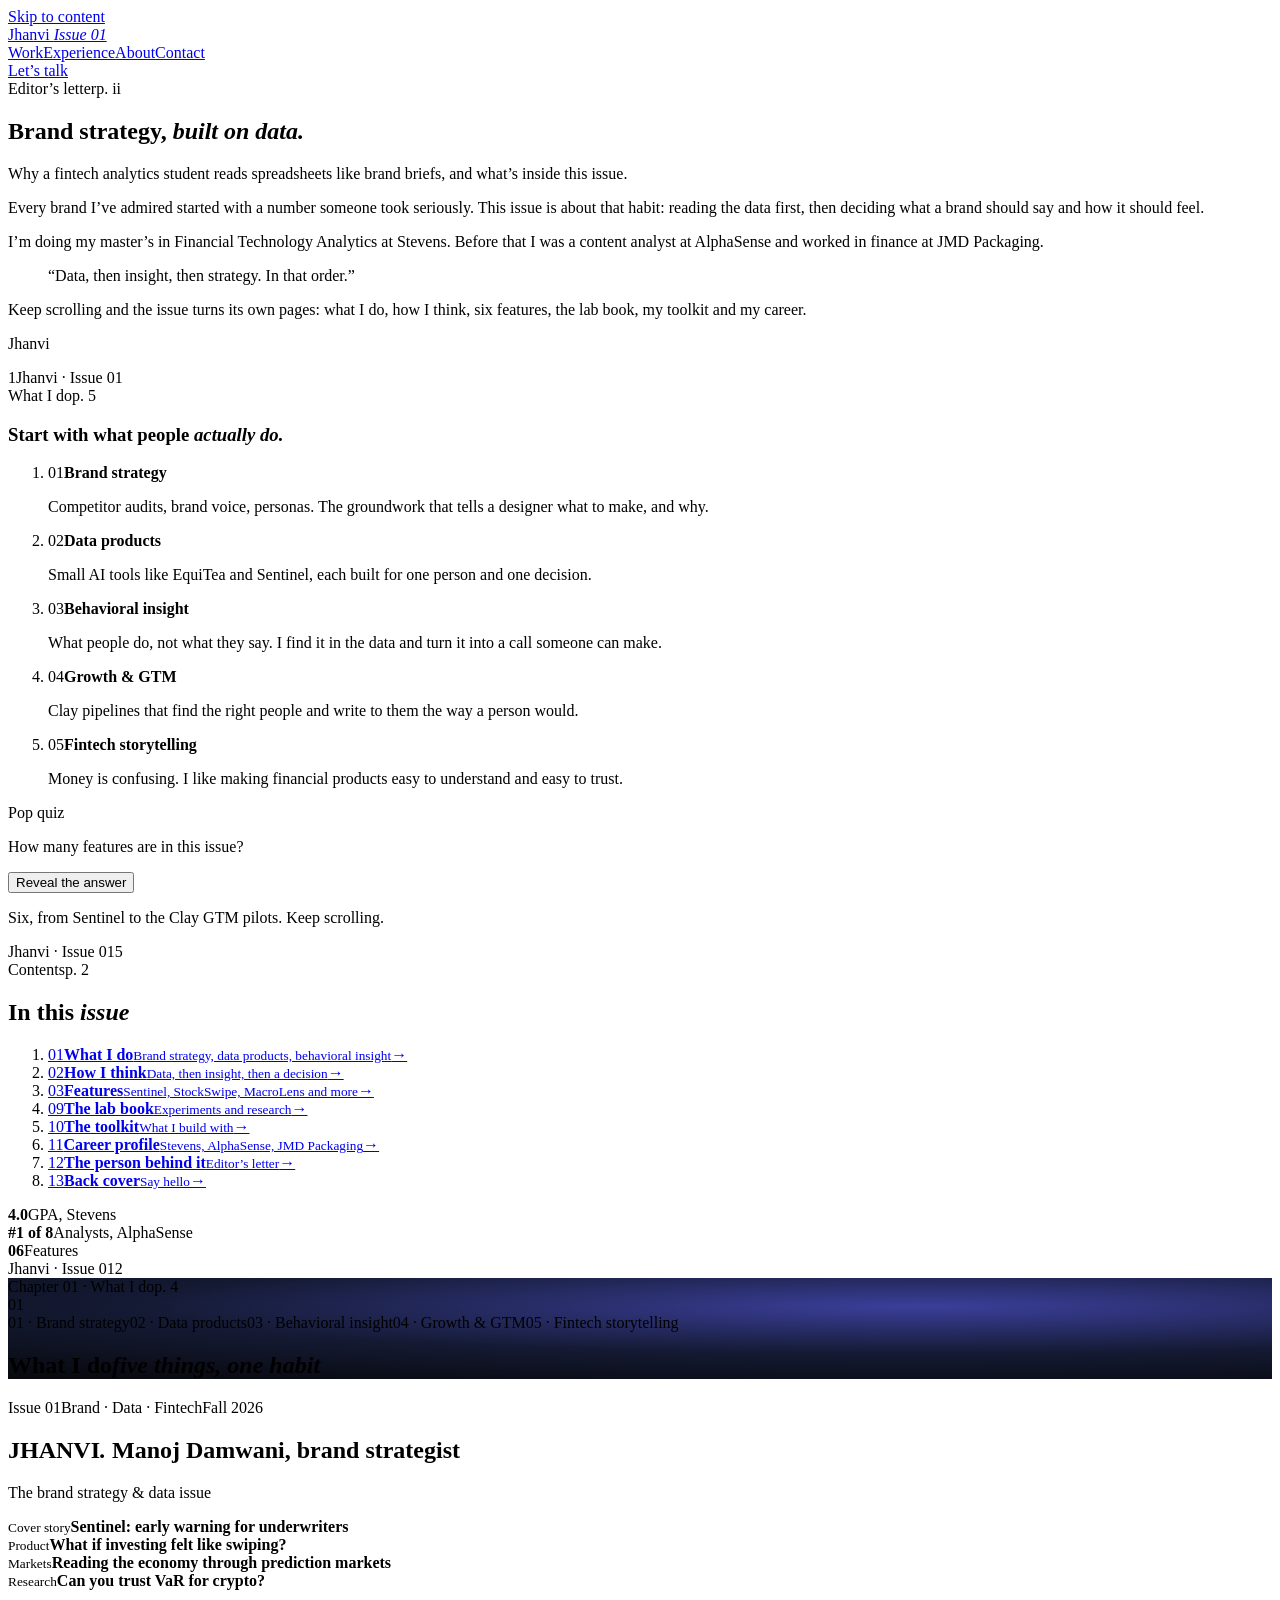
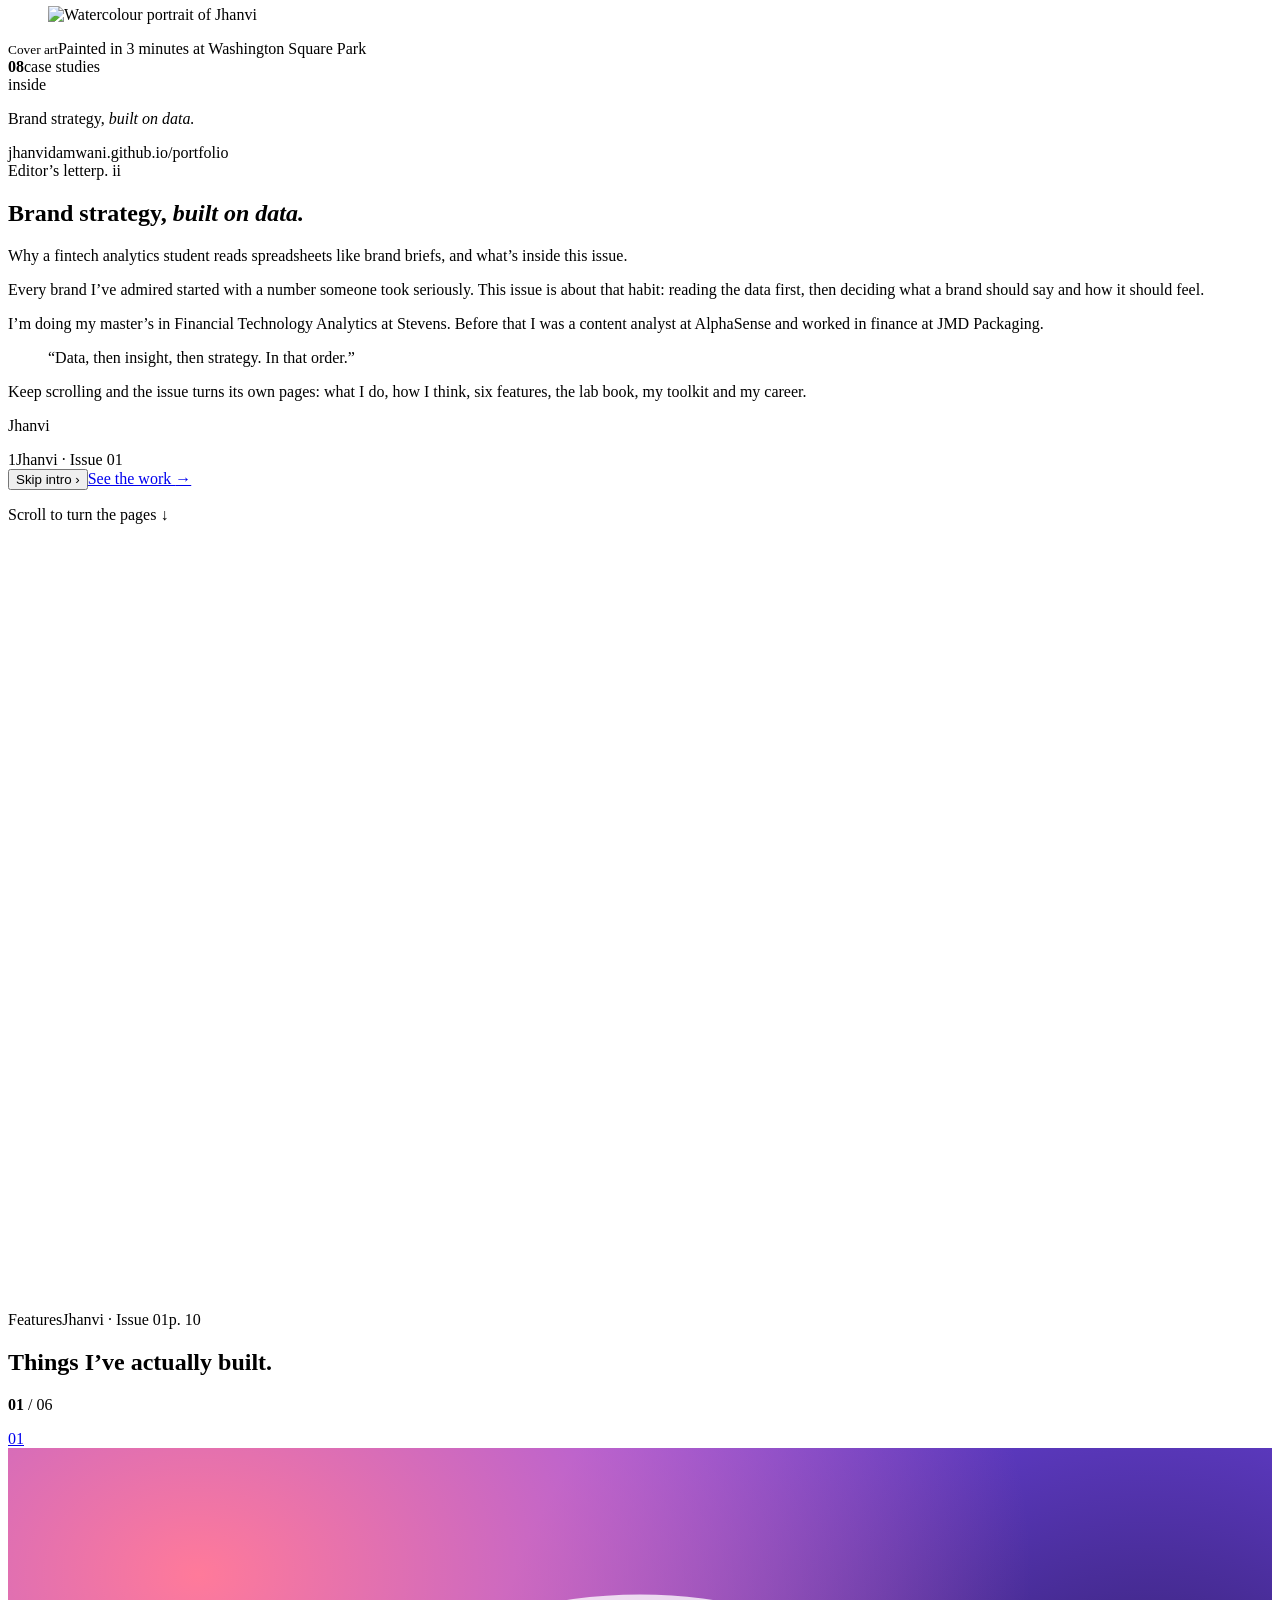
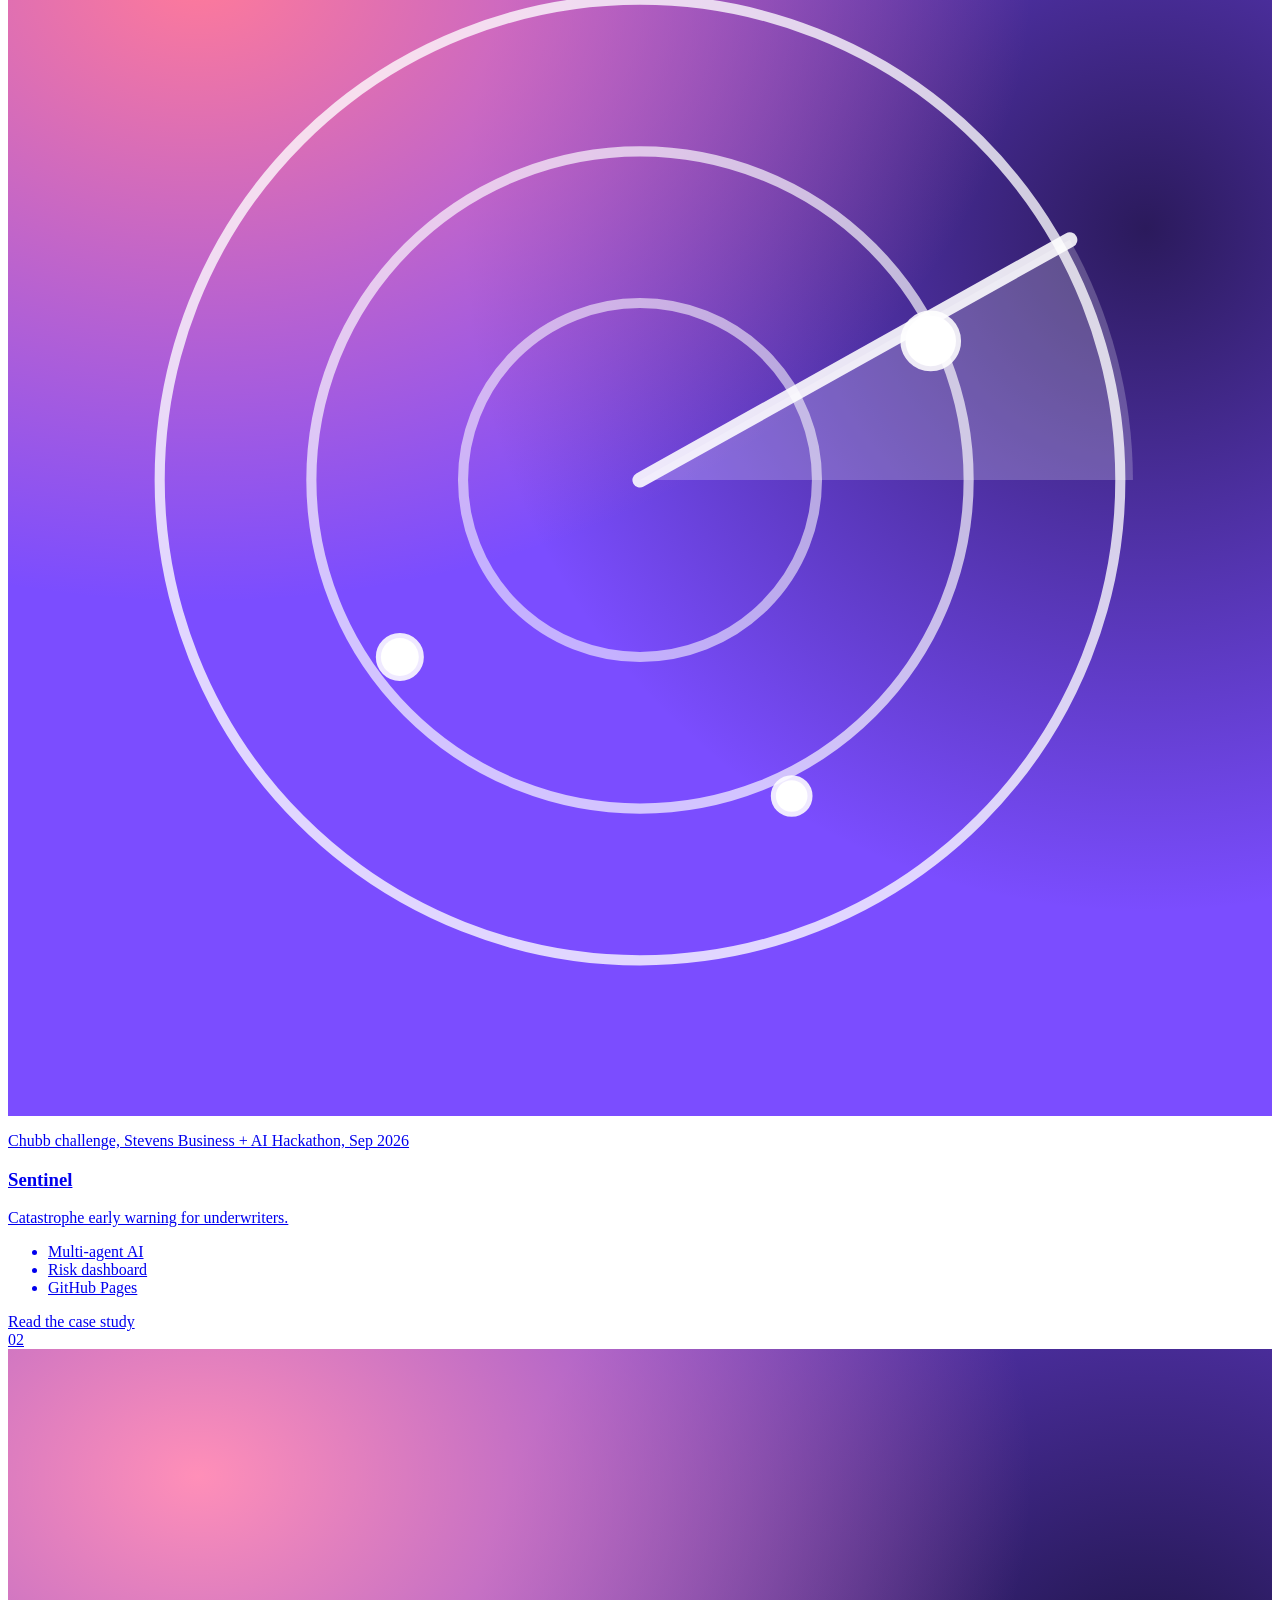
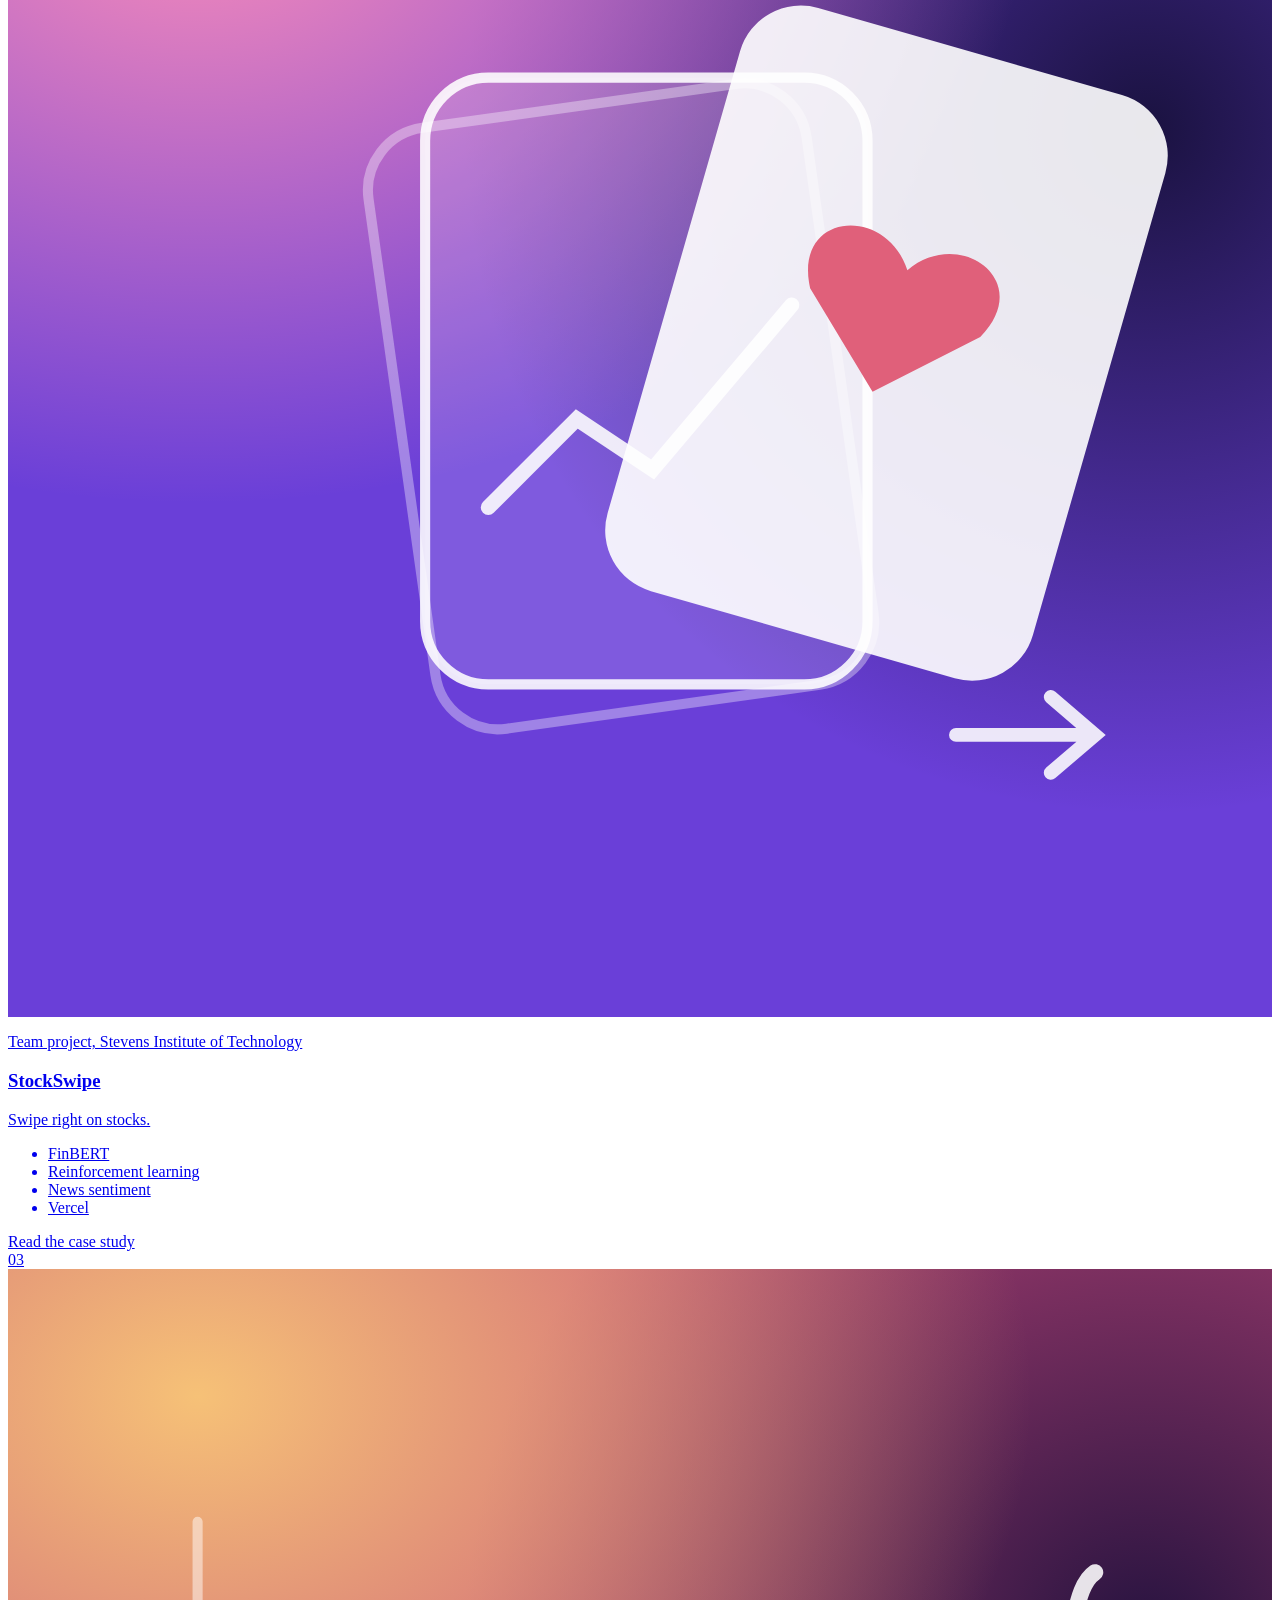
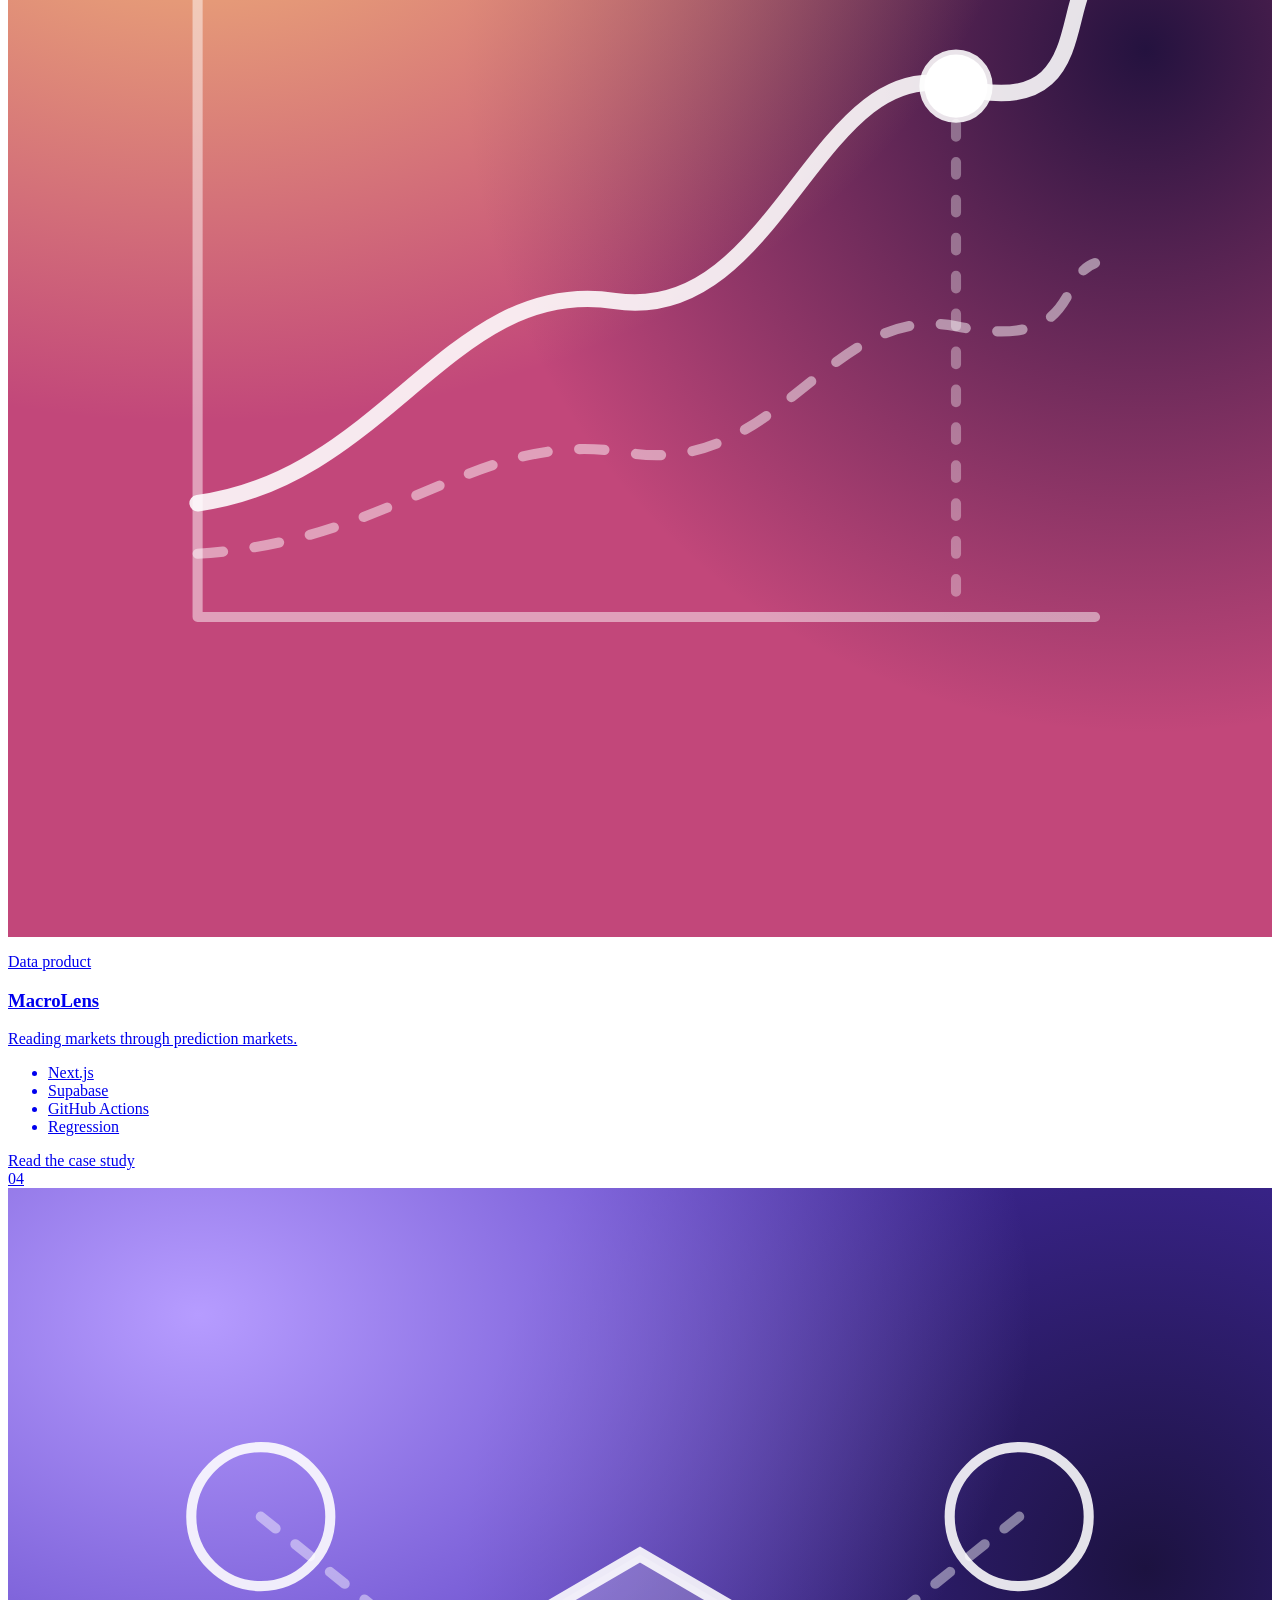
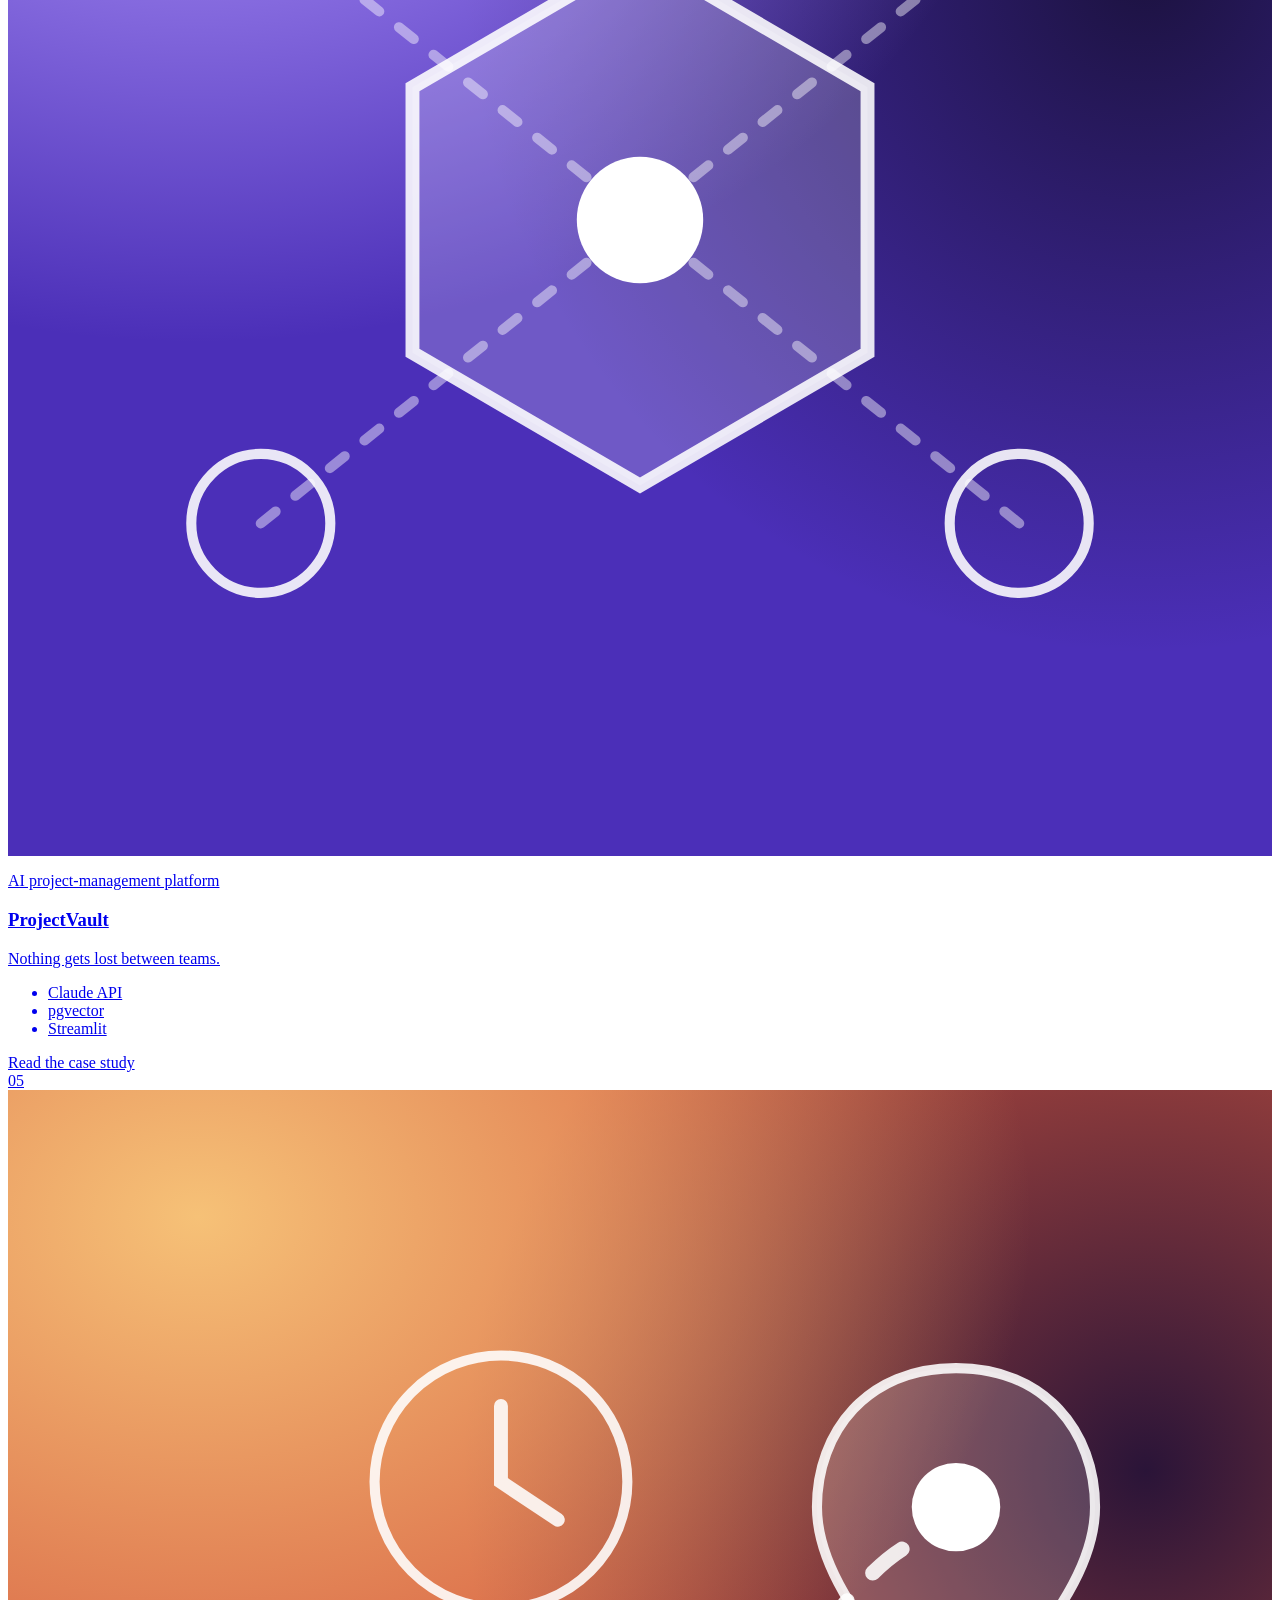
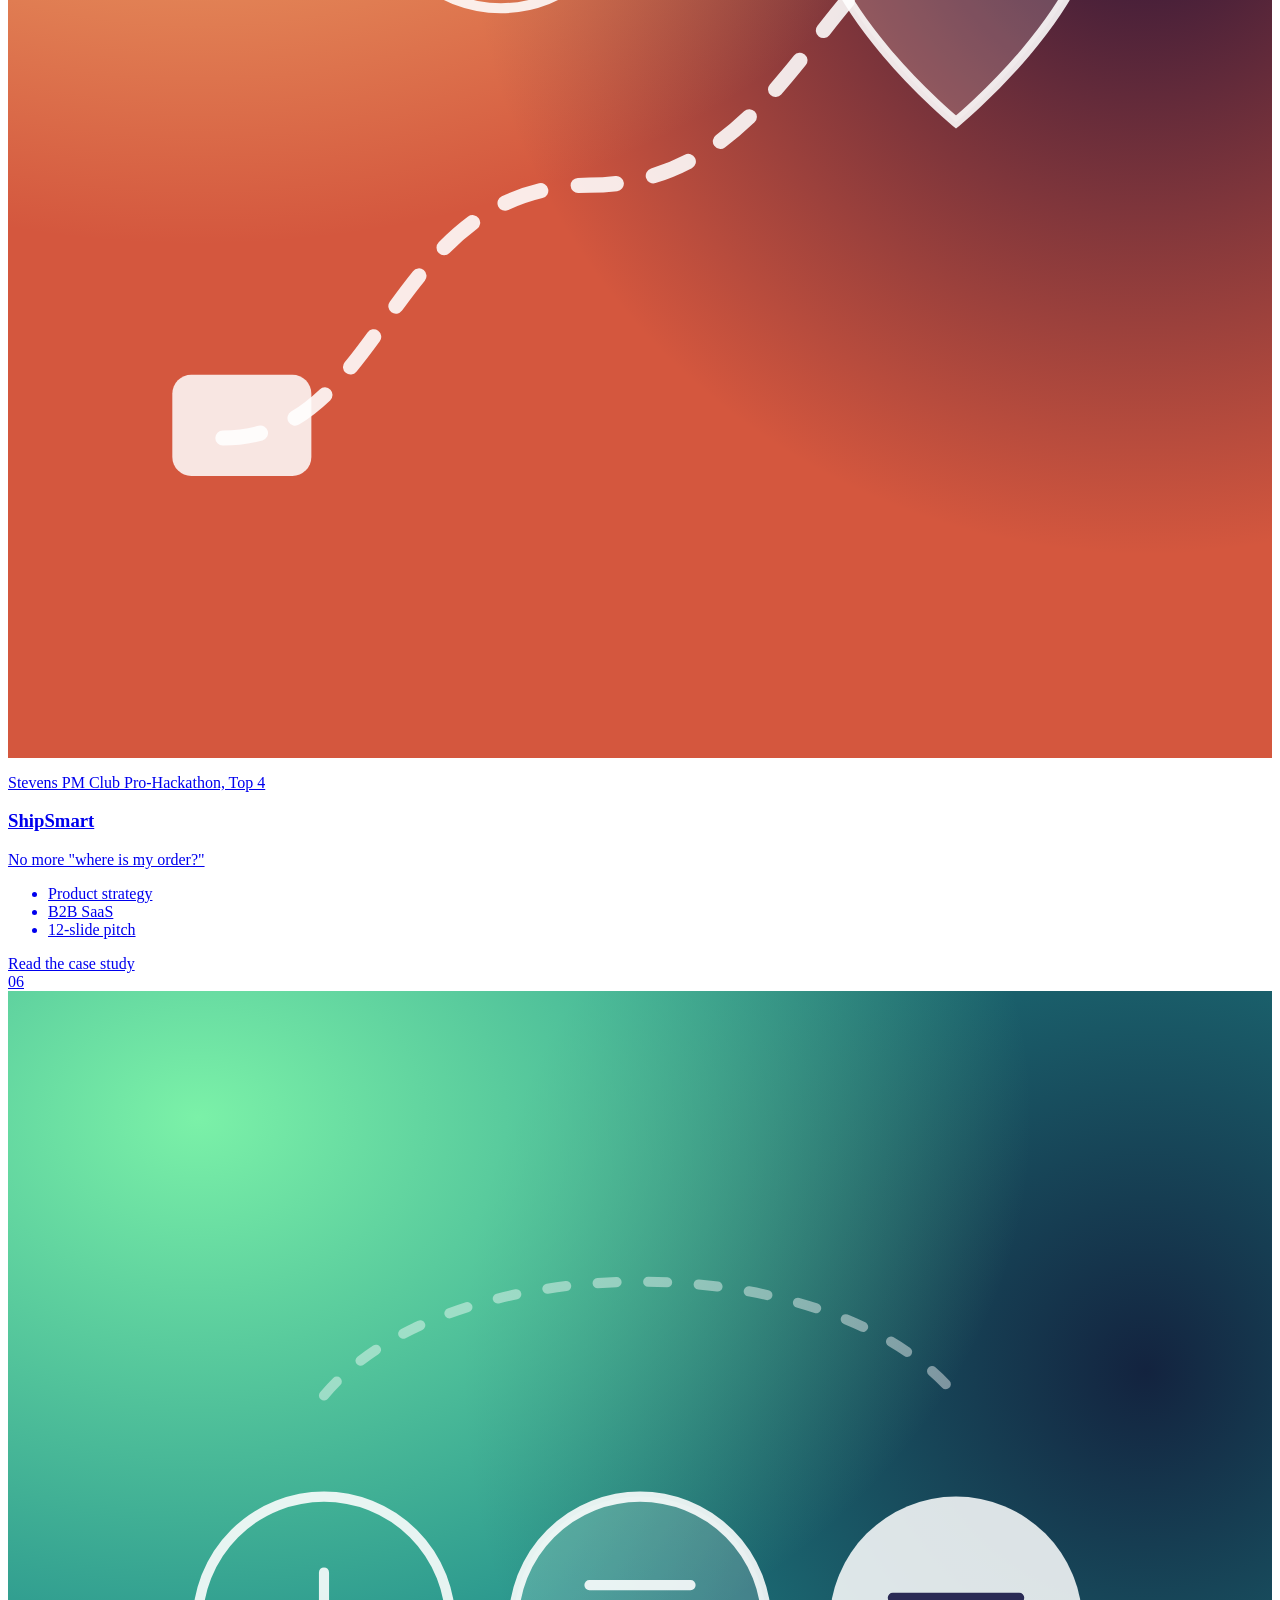
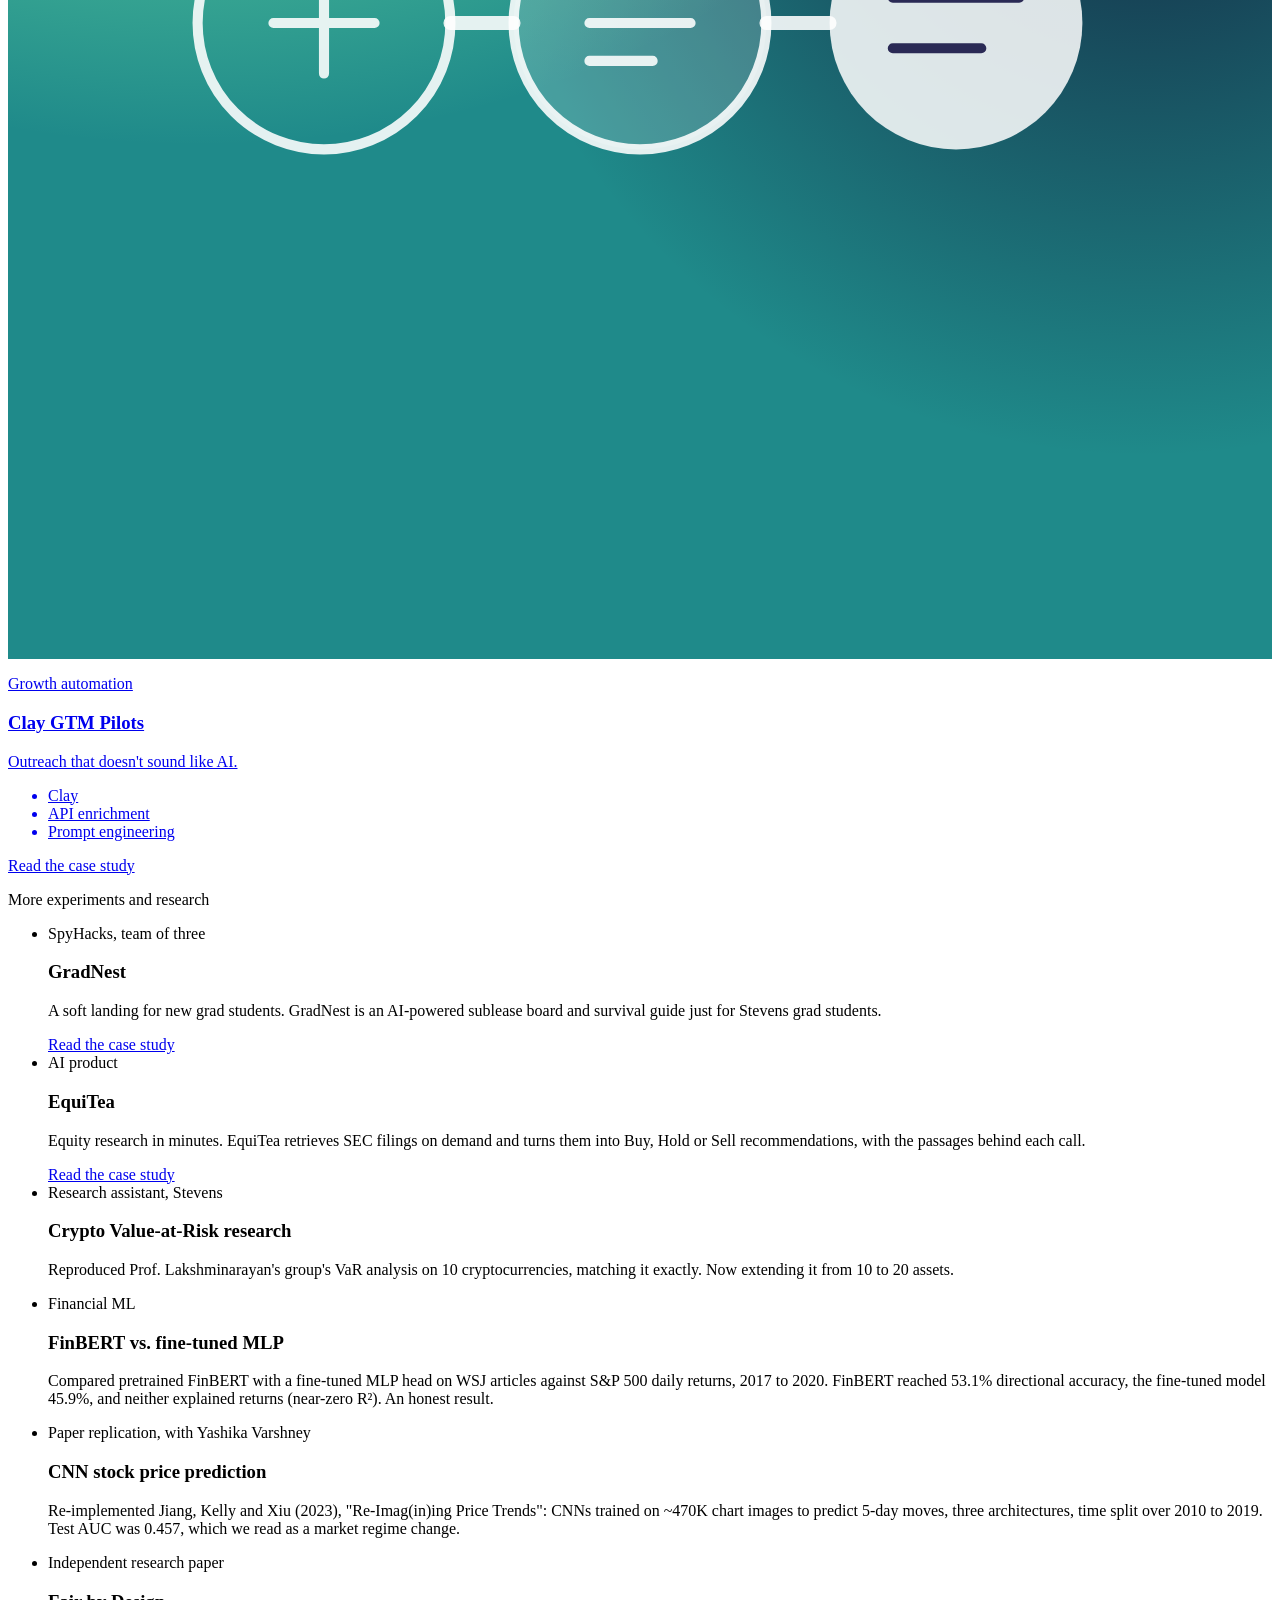
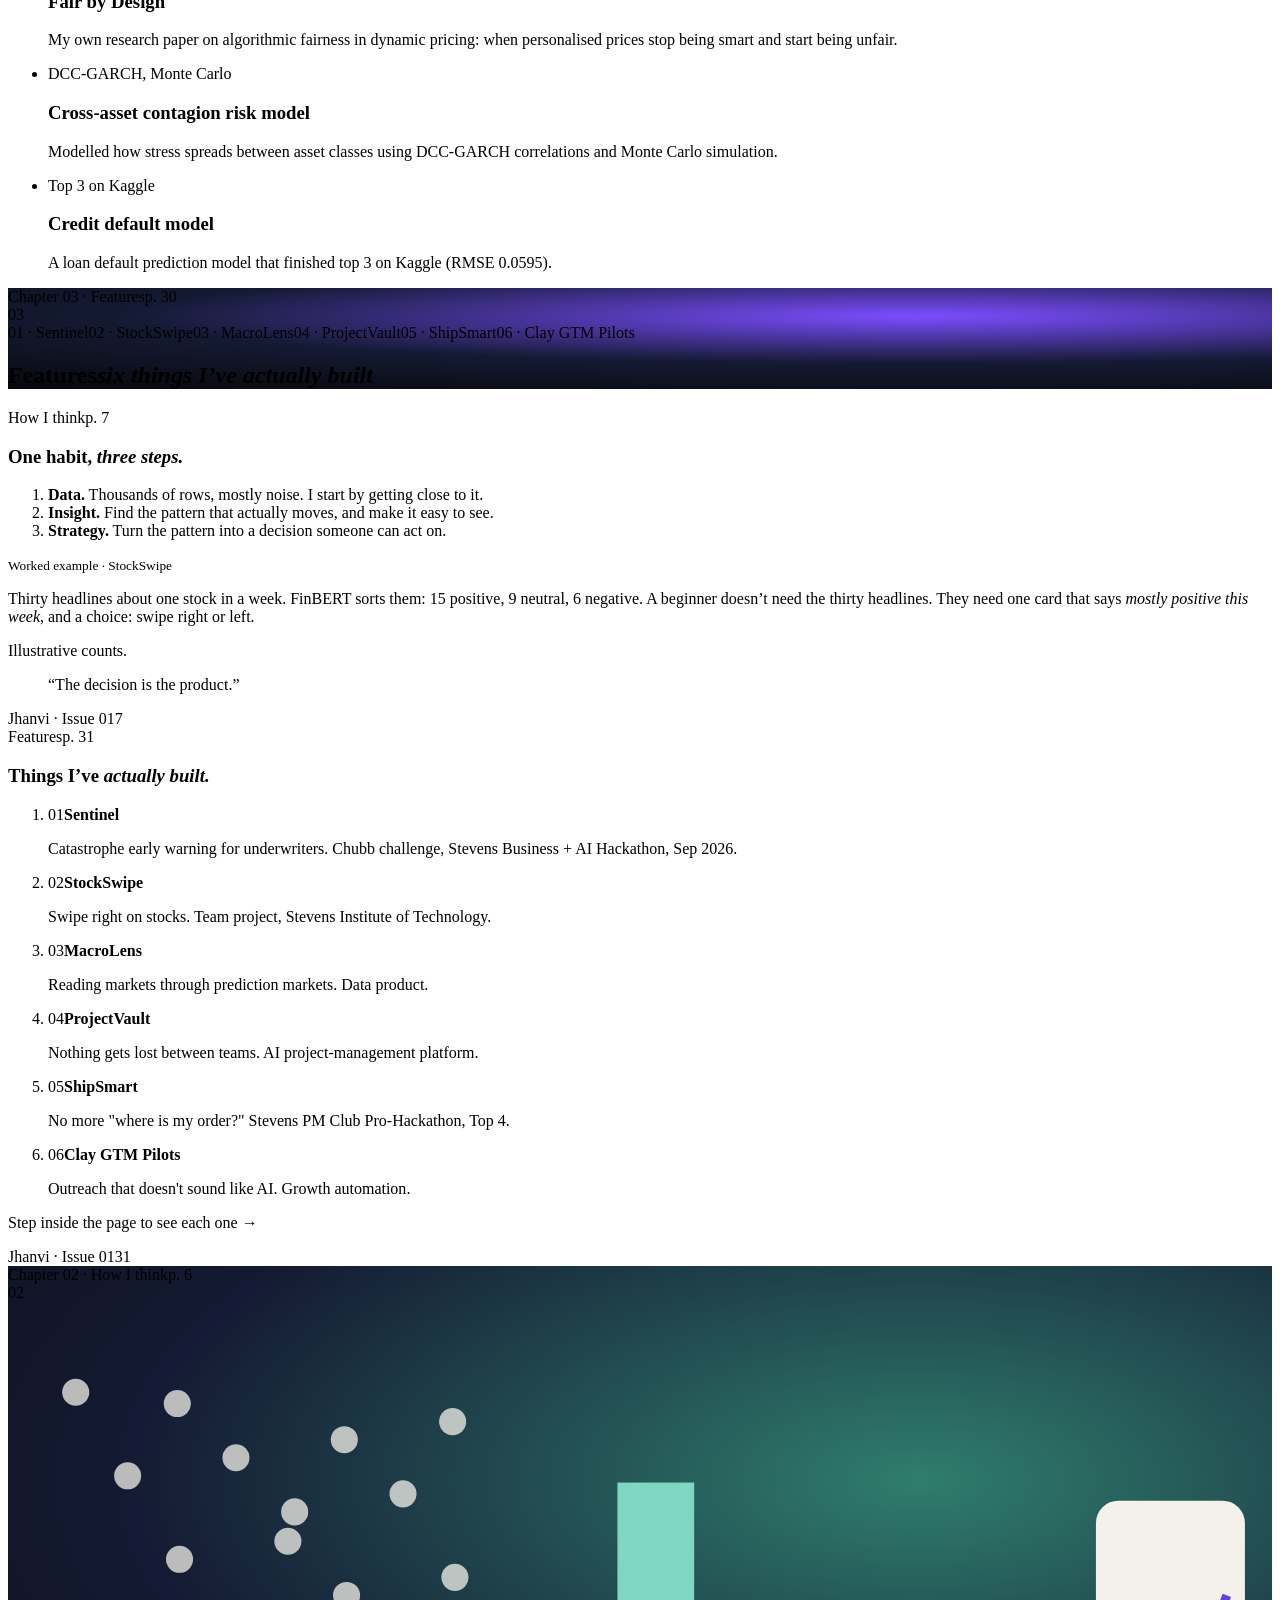
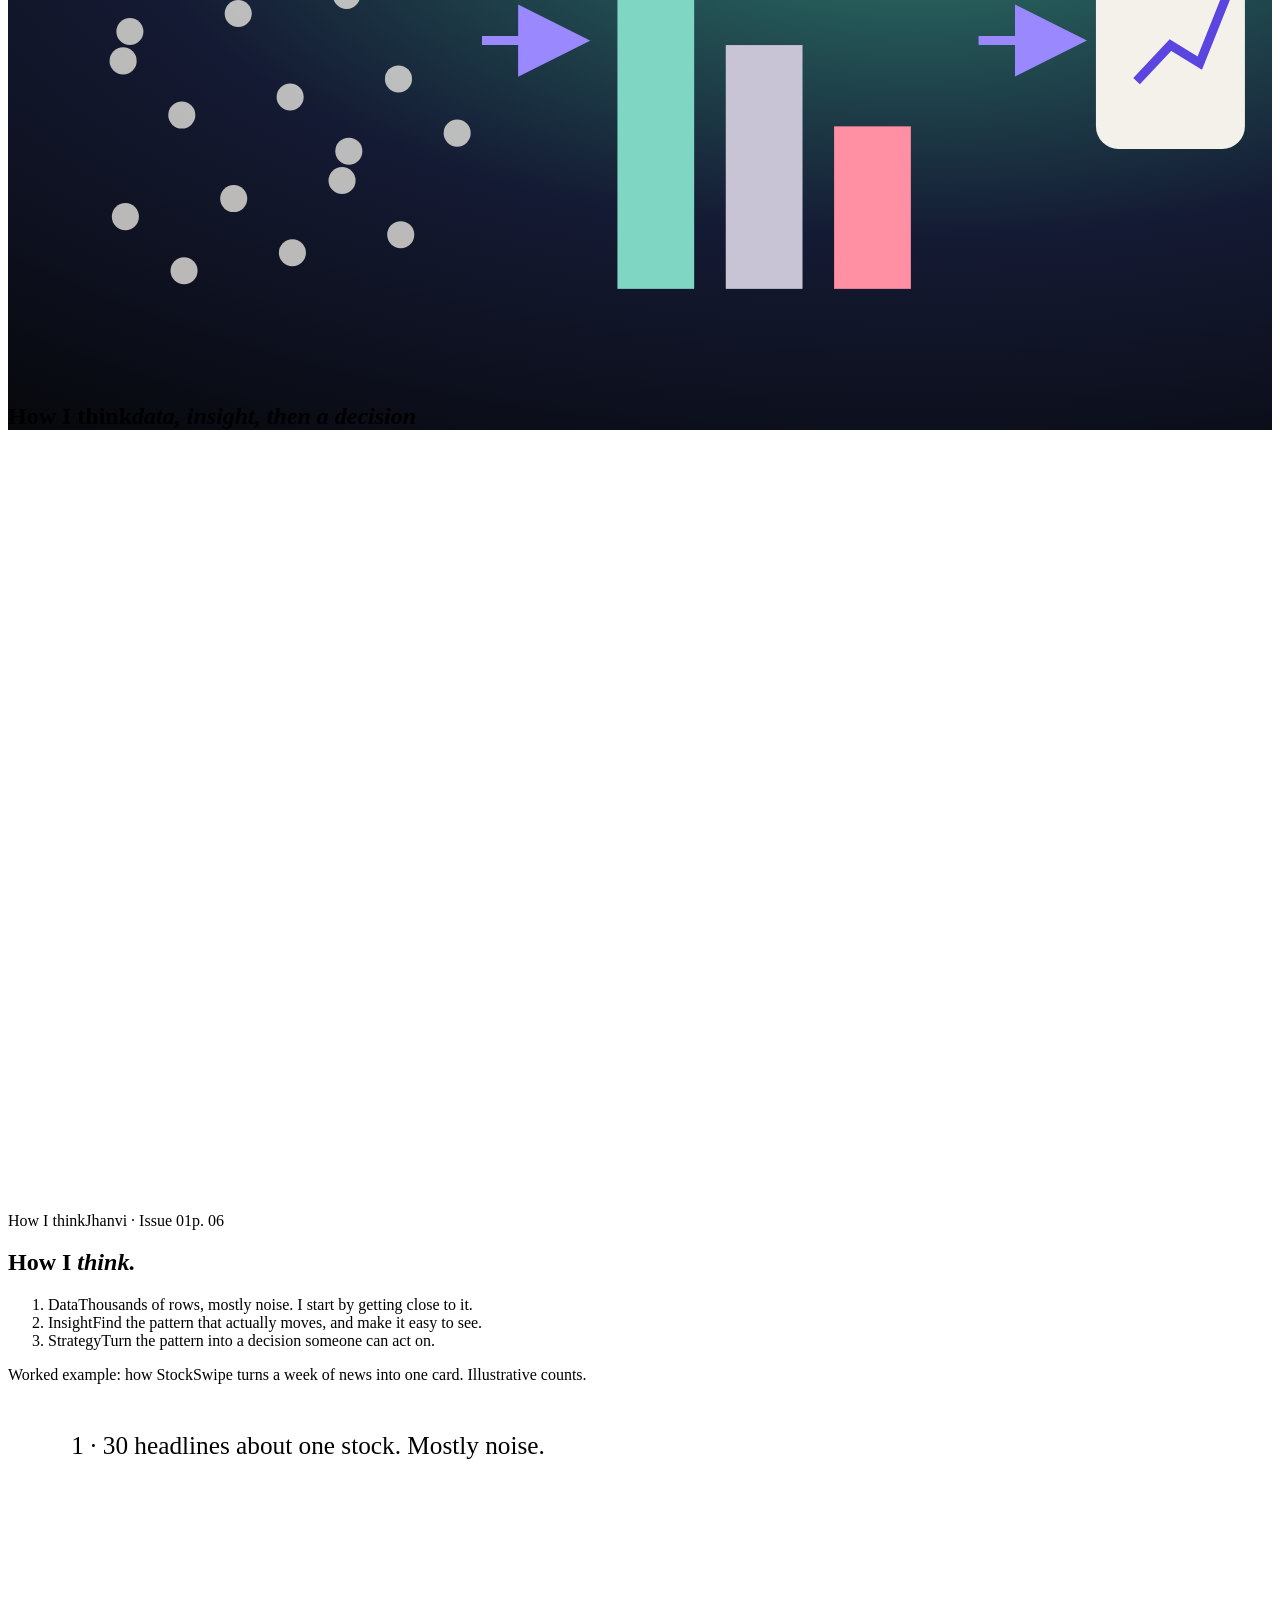
==== index.html @ e2b2ac3e "Smoothness pass: seamless page turns, even pacing, one light per turn, smooth scrolling, lighter 3D " ====
<!DOCTYPE html><!--OC4633F2lsPRaL1QJP4XJ--><html lang="en"><head><meta charSet="utf-8"/><meta name="viewport" content="width=device-width, initial-scale=1"/><link rel="preload" as="image" href="/portfolio/jhanvi-sketch.jpg"/><link rel="preload" as="image" href="/portfolio/jhanvi-portrait.jpg"/><link rel="stylesheet" href="/portfolio/_next/static/css/2fe7b098c49f3aca.css" data-precedence="next"/><link rel="stylesheet" href="/portfolio/_next/static/css/e5c7c0043bd9acbc.css" data-precedence="next"/><link rel="stylesheet" href="/portfolio/_next/static/css/130ccf03abca6bda.css" data-precedence="next"/><link rel="preload" as="script" fetchPriority="low" href="/portfolio/_next/static/chunks/webpack-c611c25453d09a01.js"/><script src="/portfolio/_next/static/chunks/4bd1b696-c023c6e3521b1417.js" async=""></script><script src="/portfolio/_next/static/chunks/255-6bd8657779290947.js" async=""></script><script src="/portfolio/_next/static/chunks/main-app-77271f68ccd97830.js" async=""></script><script src="/portfolio/_next/static/chunks/619-ba102abea3e3d0e4.js" async=""></script><script src="/portfolio/_next/static/chunks/app/layout-0cfb914c00aab0e1.js" async=""></script><script src="/portfolio/_next/static/chunks/b536a0f1-920abf809697d234.js" async=""></script><script src="/portfolio/_next/static/chunks/bd904a5c-647b9036686e5866.js" async=""></script><script src="/portfolio/_next/static/chunks/app/page-ed67a1923acf5c2f.js" async=""></script><meta name="theme-color" content="#f5f2ec"/><title>Jhanvi Manoj Damwani, brand strategist &amp; creative technologist</title><meta name="description" content="Brand strategist and creative technologist in Jersey City. Before anything gets designed, I look at the numbers: what competitors are doing, how customers actually behave, who is really buying. Then I help decide what the brand should say."/><meta property="og:title" content="Jhanvi Manoj Damwani"/><meta property="og:description" content="Brand strategist and creative technologist in Jersey City. Before anything gets designed, I look at the numbers: what competitors are doing, how customers actually behave, who is really buying. Then I help decide what the brand should say."/><meta property="og:type" content="website"/><meta name="twitter:card" content="summary"/><meta name="twitter:title" content="Jhanvi Manoj Damwani"/><meta name="twitter:description" content="Brand strategist and creative technologist in Jersey City. Before anything gets designed, I look at the numbers: what competitors are doing, how customers actually behave, who is really buying. Then I help decide what the brand should say."/><script>document.documentElement.classList.add('js')</script><script src="/portfolio/_next/static/chunks/polyfills-42372ed130431b0a.js" noModule=""></script></head><body><div hidden=""><!--$--><!--/$--></div><div class="progress" aria-hidden="true"><div></div></div><a href="#main" class="skip">Skip to content</a><header class="nav-wrap"><nav class="nav" aria-label="Main"><a class="nav-name" href="/portfolio/">Jhanvi <em>Issue 01</em></a><div class="nav-links"><a class="nav-work" href="/portfolio/#work">Work</a><a href="/portfolio/#experience">Experience</a><a href="/portfolio/#about">About</a><a href="/portfolio/#contact">Contact</a></div><a href="mailto:jhanvidamwani07@gmail.com" class="nav-cta">Let’s talk</a></nav></header><main id="main"><div class="store" aria-hidden="true"><div class="store-black"></div></div><span id="issue" class="mj-top-anchor"></span><section class="mj" style="height:312.79999999999995vh" aria-label="The issue"><div class="mj-stage"><div class="mj-cam"><div class="mj-spread"><div class="mj-pg mj-l"><div class="mz-page"><div class="mz-run"><span>Editor’s letter</span><span>p. <!-- -->ii</span></div><h2 class="mz-h">Brand strategy, <em>built on data.</em></h2><p class="mz-stand">Why a fintech analytics student reads spreadsheets like brand briefs, and what’s inside this issue.</p><div class="mz-cols"><p class="mz-drop">Every brand I’ve admired started with a number someone took seriously. This issue is about that habit: reading the data first, then deciding what a brand should say and how it should feel.</p><p>I’m doing my master’s in Financial Technology Analytics at Stevens. Before that I was a content analyst at AlphaSense and worked in finance at JMD Packaging.</p><blockquote class="mz-pull">“Data, then insight, then strategy. In that order.”</blockquote><p>Keep scrolling and the issue turns its own pages: what I do, how I think, six features, the lab book, my toolkit and my career.</p><p class="mz-sig">Jhanvi</p></div><div class="mz-folio"><span>1</span><span>Jhanvi · Issue 01</span></div></div></div><div class="mj-pg mj-r"><div class="mz-page"><div class="mz-run"><span>What I do</span><span>p. <!-- -->5</span></div><h3 class="mz-sec-h">Start with what people <em>actually do.</em></h3><ol class="mj-svc"><li><span>01</span><b>Brand strategy</b><p>Competitor audits, brand voice, personas. The groundwork that tells a designer what to make, and why.</p></li><li><span>02</span><b>Data products</b><p>Small AI tools like EquiTea and Sentinel, each built for one person and one decision.</p></li><li><span>03</span><b>Behavioral insight</b><p>What people do, not what they say. I find it in the data and turn it into a call someone can make.</p></li><li><span>04</span><b>Growth &amp; GTM</b><p>Clay pipelines that find the right people and write to them the way a person would.</p></li><li><span>05</span><b>Fintech storytelling</b><p>Money is confusing. I like making financial products easy to understand and easy to trust.</p></li></ol><aside class="mz-quiz mj-quiz"><span class="mz-quiz-tag">Pop quiz</span><p class="mz-quiz-q">How many features are in this issue?</p><button type="button" class="mz-quiz-btn" aria-expanded="false">Reveal the answer</button><p class="mz-quiz-a" aria-hidden="true">Six, from Sentinel to the Clay GTM pilots. Keep scrolling.</p></aside><div class="mz-folio"><span>Jhanvi · Issue 01</span><span>5</span></div></div></div><div class="mj-leaf"><div class="mj-face mj-front"><div class="mz-page"><div class="mz-run"><span>Contents</span><span>p. <!-- -->2</span></div><h2 class="mz-ct">In this <em>issue</em></h2><ol class="mz-toc"><li><a href="#issue"><span class="n">01</span><span class="t"><b>What I do</b><small>Brand strategy, data products, behavioral insight</small></span><span class="p">→</span></a></li><li><a href="#think"><span class="n">02</span><span class="t"><b>How I think</b><small>Data, then insight, then a decision</small></span><span class="p">→</span></a></li><li><a href="#work"><span class="n">03</span><span class="t"><b>Features</b><small>Sentinel, StockSwipe, MacroLens and more</small></span><span class="p">→</span></a></li><li><a href="#work"><span class="n">09</span><span class="t"><b>The lab book</b><small>Experiments and research</small></span><span class="p">→</span></a></li><li><a href="#stack"><span class="n">10</span><span class="t"><b>The toolkit</b><small>What I build with</small></span><span class="p">→</span></a></li><li><a href="#experience"><span class="n">11</span><span class="t"><b>Career profile</b><small>Stevens, AlphaSense, JMD Packaging</small></span><span class="p">→</span></a></li><li><a href="#about"><span class="n">12</span><span class="t"><b>The person behind it</b><small>Editor’s letter</small></span><span class="p">→</span></a></li><li><a href="#contact"><span class="n">13</span><span class="t"><b>Back cover</b><small>Say hello</small></span><span class="p">→</span></a></li></ol><div class="mz-stats"><div><b>4.0</b><span>GPA, Stevens</span></div><div><b>#1 of 8</b><span>Analysts, AlphaSense</span></div><div><b>06</b><span>Features</span></div></div><div class="mz-folio"><span>Jhanvi · Issue 01</span><span>2</span></div></div></div><div class="mj-face mj-back"><div class="mj-open" style="background:radial-gradient(120% 90% at 72% 28%, #3b3f9a 0%, #141a33 52%, #07080c 100%)"><div class="mz-run mz-run-inv"><span>Chapter 01 · What I do</span><span>p. <!-- -->4</span></div><span class="mj-num" aria-hidden="true">01</span><div class="mj-ill"><div class="mj-list-ill"><span style="--d:0s">01<!-- --> · <!-- -->Brand strategy</span><span style="--d:0.6s">02<!-- --> · <!-- -->Data products</span><span style="--d:1.2s">03<!-- --> · <!-- -->Behavioral insight</span><span style="--d:1.7999999999999998s">04<!-- --> · <!-- -->Growth &amp; GTM</span><span style="--d:2.4s">05<!-- --> · <!-- -->Fintech storytelling</span></div></div><h2 class="mj-title">What I do<em>five things, one habit</em></h2></div></div><div class="mj-leaf-sh"></div></div><div class="mj-leaf mj-cover"><div class="mj-face mj-front"><div class="mc"><div class="mc-top"><span>Issue 01</span><span>Brand · Data · Fintech</span><span>Fall 2026</span></div><h1 class="mc-mast">JHANVI<i>.</i><span class="sr-only"> Manoj Damwani, brand strategist</span></h1><p class="mc-tag">The brand strategy &amp; data issue</p><div class="mc-lines"><div><small>Cover story</small><b>Sentinel: early warning for underwriters</b></div><div><small>Product</small><b>What if investing felt like swiping?</b></div><div><small>Markets</small><b>Reading the economy through prediction markets</b></div><div><small>Research</small><b>Can you trust VaR for crypto?</b></div></div><figure class="mc-art"><img src="/portfolio/jhanvi-sketch.jpg" alt="Watercolour portrait of Jhanvi" width="1020" height="850"/></figure><div class="mc-bubble"><small>Cover art</small>Painted in 3 minutes at Washington Square Park</div><div class="mc-badge"><b>08</b><span>case studies<br/>inside</span></div><p class="mc-head">Brand strategy, <em>built on data.</em></p><div class="mc-foot"><div class="dk-bars"><i style="width:3px"></i><i style="width:1px"></i><i style="width:1px"></i><i style="width:1px"></i><i style="width:1px"></i><i style="width:1px"></i><i style="width:1px"></i><i style="width:1px"></i><i style="width:3px"></i><i style="width:3px"></i><i style="width:3px"></i><i style="width:1px"></i><i style="width:1px"></i><i style="width:1px"></i><i style="width:1px"></i><i style="width:1px"></i><i style="width:1px"></i><i style="width:1px"></i><i style="width:3px"></i><i style="width:3px"></i><i style="width:3px"></i><i style="width:1px"></i><i style="width:1px"></i><i style="width:1px"></i><i style="width:1px"></i><i style="width:1px"></i><i style="width:1px"></i><i style="width:1px"></i><i style="width:3px"></i><i style="width:3px"></i><i style="width:3px"></i><i style="width:1px"></i><i style="width:1px"></i><i style="width:1px"></i></div><span>jhanvidamwani.github.io/portfolio</span></div></div></div><div class="mj-face mj-back"><div class="mz-page"><div class="mz-run"><span>Editor’s letter</span><span>p. <!-- -->ii</span></div><h2 class="mz-h">Brand strategy, <em>built on data.</em></h2><p class="mz-stand">Why a fintech analytics student reads spreadsheets like brand briefs, and what’s inside this issue.</p><div class="mz-cols"><p class="mz-drop">Every brand I’ve admired started with a number someone took seriously. This issue is about that habit: reading the data first, then deciding what a brand should say and how it should feel.</p><p>I’m doing my master’s in Financial Technology Analytics at Stevens. Before that I was a content analyst at AlphaSense and worked in finance at JMD Packaging.</p><blockquote class="mz-pull">“Data, then insight, then strategy. In that order.”</blockquote><p>Keep scrolling and the issue turns its own pages: what I do, how I think, six features, the lab book, my toolkit and my career.</p><p class="mz-sig">Jhanvi</p></div><div class="mz-folio"><span>1</span><span>Jhanvi · Issue 01</span></div></div></div><div class="mj-leaf-sh"></div></div><div class="mj-spine"></div></div></div><div class="mj-fill"></div><button type="button" class="mj-skip">Skip intro ›</button><a href="#work" class="mj-towork">See the work <b>→</b></a><div class="mj-ui"><p class="mj-hint"><span class="mj-hint-dot"></span>Scroll to turn the pages <b>↓</b></p></div></div></section><section id="work" class="show tone-night sheet" data-folio="p. 10 · Features" style="--n:6" aria-labelledby="work-h"><div class="show-stage"><div class="show-head wrap"><div><p class="kicker"><span>Features</span><span class="kicker-mid">Jhanvi · Issue 01</span><span>p. 10</span></p><h2 id="work-h" class="h2" data-reveal="title">Things I’ve <span class="accent">actually</span> built.</h2></div><p class="show-count" aria-hidden="true"><b>01</b> / <!-- -->06</p></div><div class="show-rail"><div class="show-track"><article class="show-card"><a class="show-link" href="/portfolio/work/sentinel/"><span class="show-num">01</span><div class="show-art"><div class="art" style="background:radial-gradient(120% 90% at 15% 10%, #ff7a9a 0%, transparent 55%),
          radial-gradient(90% 90% at 90% 30%, #2b1a5c 0%, transparent 60%),
          radial-gradient(100% 100% at 50% 100%, #7b4dff 0%, transparent 70%), #7b4dff" aria-hidden="true"><svg viewBox="0 0 200 200" class="art-motif"><g fill="none" stroke="rgba(255,255,255,.88)" stroke-width="1.6" stroke-linecap="round"><circle cx="100" cy="100" r="28" opacity="0.64"></circle><circle cx="100" cy="100" r="52" opacity="0.76"></circle><circle cx="100" cy="100" r="76" opacity="0.88"></circle><path d="M100 100 L168 62" stroke-width="2.4"></path><path d="M100 100 L168 62 A78 78 0 0 1 178 100 Z" fill="rgba(255,255,255,.22)" stroke="none"></path><circle cx="146" cy="78" r="4" fill="#fff"></circle><circle cx="62" cy="128" r="3" fill="#fff"></circle><circle cx="124" cy="150" r="2.5" fill="#fff"></circle></g></svg></div></div><div class="show-text"><p class="show-ctx">Chubb challenge, Stevens Business + AI Hackathon, Sep 2026</p><h3>Sentinel</h3><p class="show-deck">Catastrophe early warning for underwriters.</p><ul class="show-stack"><li>Multi-agent AI</li><li>Risk dashboard</li><li>GitHub Pages</li></ul><span class="show-open">Read the case study</span></div></a></article><article class="show-card"><a class="show-link" href="/portfolio/work/stockswipe/"><span class="show-num">02</span><div class="show-art"><div class="art" style="background:radial-gradient(120% 90% at 15% 10%, #ff8fb8 0%, transparent 55%),
          radial-gradient(90% 90% at 90% 30%, #1a1240 0%, transparent 60%),
          radial-gradient(100% 100% at 50% 100%, #6a3fd8 0%, transparent 70%), #6a3fd8" aria-hidden="true"><svg viewBox="0 0 200 200" class="art-motif"><g fill="none" stroke="rgba(255,255,255,.88)" stroke-width="1.6" stroke-linecap="round"><rect x="62" y="56" width="70" height="96" rx="10" opacity=".4" transform="rotate(-8 97 104)"></rect><rect x="66" y="52" width="70" height="96" rx="10" fill="rgba(255,255,255,.14)"></rect><path d="M76 120 L90 106 L102 114 L124 88" stroke-width="2.4"></path><rect x="104" y="46" width="70" height="96" rx="10" fill="rgba(255,255,255,.9)" stroke="none" transform="rotate(16 139 94)"></rect><path d="M139 82 c-6 -9 -20 -4 -14 7 l14 13 l14 -13 c6 -11 -8 -16 -14 -7z" fill="#e0607a" stroke="none" transform="rotate(16 139 94)"></path><path d="M150 156 h22 m-7 -6 l7 6 l-7 6" stroke-width="2.2"></path></g></svg></div></div><div class="show-text"><p class="show-ctx">Team project, Stevens Institute of Technology</p><h3>StockSwipe</h3><p class="show-deck">Swipe right on stocks.</p><ul class="show-stack"><li>FinBERT</li><li>Reinforcement learning</li><li>News sentiment</li><li>Vercel</li></ul><span class="show-open">Read the case study</span></div></a></article><article class="show-card"><a class="show-link" href="/portfolio/work/macrolens/"><span class="show-num">03</span><div class="show-art"><div class="art" style="background:radial-gradient(120% 90% at 15% 10%, #f6c177 0%, transparent 55%),
          radial-gradient(90% 90% at 90% 30%, #24123f 0%, transparent 60%),
          radial-gradient(100% 100% at 50% 100%, #c2477a 0%, transparent 70%), #c2477a" aria-hidden="true"><svg viewBox="0 0 200 200" class="art-motif"><g fill="none" stroke="rgba(255,255,255,.88)" stroke-width="1.6" stroke-linecap="round"><path d="M30 150 H172 M30 150 V40" opacity=".55"></path><path d="M30 132 C60 128 70 96 96 100 S128 60 150 66 S166 52 172 48" stroke-width="2.6"></path><path d="M30 140 C62 138 74 120 98 124 S130 100 150 104 S166 96 172 94" opacity=".55" stroke-dasharray="4 5"></path><circle cx="150" cy="66" r="5" fill="#fff"></circle><path d="M150 66 V150" opacity=".4" stroke-dasharray="2 4"></path></g></svg></div></div><div class="show-text"><p class="show-ctx">Data product</p><h3>MacroLens</h3><p class="show-deck">Reading markets through prediction markets.</p><ul class="show-stack"><li>Next.js</li><li>Supabase</li><li>GitHub Actions</li><li>Regression</li></ul><span class="show-open">Read the case study</span></div></a></article><article class="show-card"><a class="show-link" href="/portfolio/work/projectvault/"><span class="show-num">04</span><div class="show-art"><div class="art" style="background:radial-gradient(120% 90% at 15% 10%, #b69cff 0%, transparent 55%),
          radial-gradient(90% 90% at 90% 30%, #1c1240 0%, transparent 60%),
          radial-gradient(100% 100% at 50% 100%, #4b2fb8 0%, transparent 70%), #4b2fb8" aria-hidden="true"><svg viewBox="0 0 200 200" class="art-motif"><g fill="none" stroke="rgba(255,255,255,.88)" stroke-width="1.6" stroke-linecap="round"><path d="M100 58 L136 79 V121 L100 142 L64 121 V79 Z" fill="rgba(255,255,255,.2)" stroke-width="2.2"></path><circle cx="100" cy="100" r="10" fill="#fff" stroke="none"></circle><g><circle cx="40" cy="52" r="11"></circle><path d="M40 52 L100 100" opacity=".5" stroke-dasharray="3 4"></path></g><g><circle cx="160" cy="52" r="11"></circle><path d="M160 52 L100 100" opacity=".5" stroke-dasharray="3 4"></path></g><g><circle cx="40" cy="148" r="11"></circle><path d="M40 148 L100 100" opacity=".5" stroke-dasharray="3 4"></path></g><g><circle cx="160" cy="148" r="11"></circle><path d="M160 148 L100 100" opacity=".5" stroke-dasharray="3 4"></path></g></g></svg></div></div><div class="show-text"><p class="show-ctx">AI project-management platform</p><h3>ProjectVault</h3><p class="show-deck">Nothing gets lost between teams.</p><ul class="show-stack"><li>Claude API</li><li>pgvector</li><li>Streamlit</li></ul><span class="show-open">Read the case study</span></div></a></article><article class="show-card"><a class="show-link" href="/portfolio/work/shipsmart/"><span class="show-num">05</span><div class="show-art"><div class="art" style="background:radial-gradient(120% 90% at 15% 10%, #f6c177 0%, transparent 55%),
          radial-gradient(90% 90% at 90% 30%, #2a1438 0%, transparent 60%),
          radial-gradient(100% 100% at 50% 100%, #d4573e 0%, transparent 70%), #d4573e" aria-hidden="true"><svg viewBox="0 0 200 200" class="art-motif"><g fill="none" stroke="rgba(255,255,255,.88)" stroke-width="1.6" stroke-linecap="round"><path d="M34 150 C60 150 60 110 92 110 S130 70 150 70" stroke-width="2.4" stroke-dasharray="6 6"></path><rect x="26" y="140" width="22" height="16" rx="3" fill="rgba(255,255,255,.85)" stroke="none"></rect><path d="M150 44 c-14 0 -22 10 -22 22 c0 16 22 34 22 34 s22 -18 22 -34 c0 -12 -8 -22 -22 -22z" fill="rgba(255,255,255,.18)"></path><circle cx="150" cy="66" r="7" fill="#fff" stroke="none"></circle><circle cx="78" cy="62" r="20"></circle><path d="M78 50 V62 L87 68" stroke-width="2.2"></path></g></svg></div></div><div class="show-text"><p class="show-ctx">Stevens PM Club Pro-Hackathon, Top 4</p><h3>ShipSmart</h3><p class="show-deck">No more &quot;where is my order?&quot;</p><ul class="show-stack"><li>Product strategy</li><li>B2B SaaS</li><li>12-slide pitch</li></ul><span class="show-open">Read the case study</span></div></a></article><article class="show-card"><a class="show-link" href="/portfolio/work/clay-gtm/"><span class="show-num">06</span><div class="show-art"><div class="art" style="background:radial-gradient(120% 90% at 15% 10%, #7bf1a8 0%, transparent 55%),
          radial-gradient(90% 90% at 90% 30%, #13233f 0%, transparent 60%),
          radial-gradient(100% 100% at 50% 100%, #1f8a8a 0%, transparent 70%), #1f8a8a" aria-hidden="true"><svg viewBox="0 0 200 200" class="art-motif"><g fill="none" stroke="rgba(255,255,255,.88)" stroke-width="1.6" stroke-linecap="round"><circle cx="50" cy="100" r="20"></circle><circle cx="100" cy="100" r="20" fill="rgba(255,255,255,.18)"></circle><circle cx="150" cy="100" r="20" fill="rgba(255,255,255,.85)" stroke="none"></circle><path d="M70 100 H80 M120 100 H130" stroke-width="2.2"></path><path d="M42 100 h16 M50 92 v16"></path><path d="M92 94 h16 M92 100 h16 M92 106 h10"></path><path d="M140 96 h20 M140 104 h14" stroke="#2a2a55"></path><path d="M50 64 C70 40 130 40 150 64" opacity=".5" stroke-dasharray="3 5"></path></g></svg></div></div><div class="show-text"><p class="show-ctx">Growth automation</p><h3>Clay GTM Pilots</h3><p class="show-deck">Outreach that doesn&#x27;t sound like AI.</p><ul class="show-stack"><li>Clay</li><li>API enrichment</li><li>Prompt engineering</li></ul><span class="show-open">Read the case study</span></div></a></article></div></div><div class="show-progress wrap" aria-hidden="true"><div></div></div></div></section><div class="wrap show-more tone-night"><p class="show-more-k">More experiments and research</p><ul class="exp-grid"><li class="exp" data-reveal="true" style="--i:0"><span class="exp-tag">SpyHacks, team of three</span><h3>GradNest</h3><p>A soft landing for new grad students.<!-- --> <!-- -->GradNest is an AI-powered sublease board and survival guide just for Stevens grad students<!-- -->.</p><a href="/portfolio/work/gradnest/">Read the case study</a></li><li class="exp" data-reveal="true" style="--i:1"><span class="exp-tag">AI product</span><h3>EquiTea</h3><p>Equity research in minutes.<!-- --> <!-- -->EquiTea retrieves SEC filings on demand and turns them into Buy, Hold or Sell recommendations, with the passages behind each call<!-- -->.</p><a href="/portfolio/work/equitea/">Read the case study</a></li><li class="exp" data-reveal="true" style="--i:0"><span class="exp-tag">Research assistant, Stevens</span><h3>Crypto Value-at-Risk research</h3><p>Reproduced Prof. Lakshminarayan&#x27;s group&#x27;s VaR analysis on 10 cryptocurrencies, matching it exactly. Now extending it from 10 to 20 assets.</p></li><li class="exp" data-reveal="true" style="--i:1"><span class="exp-tag">Financial ML</span><h3>FinBERT vs. fine-tuned MLP</h3><p>Compared pretrained FinBERT with a fine-tuned MLP head on WSJ articles against S&amp;P 500 daily returns, 2017 to 2020. FinBERT reached 53.1% directional accuracy, the fine-tuned model 45.9%, and neither explained returns (near-zero R²). An honest result.</p></li><li class="exp" data-reveal="true" style="--i:2"><span class="exp-tag">Paper replication, with Yashika Varshney</span><h3>CNN stock price prediction</h3><p>Re-implemented Jiang, Kelly and Xiu (2023), &quot;Re-Imag(in)ing Price Trends&quot;: CNNs trained on ~470K chart images to predict 5-day moves, three architectures, time split over 2010 to 2019. Test AUC was 0.457, which we read as a market regime change.</p></li><li class="exp" data-reveal="true" style="--i:0"><span class="exp-tag">Independent research paper</span><h3>Fair by Design</h3><p>My own research paper on algorithmic fairness in dynamic pricing: when personalised prices stop being smart and start being unfair.</p></li><li class="exp" data-reveal="true" style="--i:1"><span class="exp-tag">DCC-GARCH, Monte Carlo</span><h3>Cross-asset contagion risk model</h3><p>Modelled how stress spreads between asset classes using DCC-GARCH correlations and Monte Carlo simulation.</p></li><li class="exp" data-reveal="true" style="--i:2"><span class="exp-tag">Top 3 on Kaggle</span><h3>Credit default model</h3><p>A loan default prediction model that finished top 3 on Kaggle (RMSE 0.0595).</p></li></ul></div><section class="mj" style="height:278.6vh" aria-label="Turning the page"><div class="mj-stage"><div class="mj-cam"><div class="mj-spread" style="opacity:1"><div class="mj-pg mj-l"><div class="mj-open" style="background:radial-gradient(120% 90% at 72% 28%, #7b4dff 0%, #141a33 52%, #07080c 100%)"><div class="mz-run mz-run-inv"><span>Chapter 03 · Features</span><span>p. <!-- -->30</span></div><span class="mj-num" aria-hidden="true">03</span><div class="mj-ill"><div class="mj-list-ill"><span style="--d:0s">01<!-- --> · <!-- -->Sentinel</span><span style="--d:0.5s">02<!-- --> · <!-- -->StockSwipe</span><span style="--d:1s">03<!-- --> · <!-- -->MacroLens</span><span style="--d:1.5s">04<!-- --> · <!-- -->ProjectVault</span><span style="--d:2s">05<!-- --> · <!-- -->ShipSmart</span><span style="--d:2.5s">06<!-- --> · <!-- -->Clay GTM Pilots</span></div></div><h2 class="mj-title">Features<em>six things I’ve actually built</em></h2></div></div><div class="mj-pg mj-r"><div class="mz-page"><div class="mz-run"><span>How I think</span><span>p. <!-- -->7</span></div><h3 class="mz-sec-h">One habit, <em>three steps.</em></h3><ol class="mj-steps"><li><b>Data.</b> Thousands of rows, mostly noise. I start by getting close to it.</li><li><b>Insight.</b> Find the pattern that actually moves, and make it easy to see.</li><li><b>Strategy.</b> Turn the pattern into a decision someone can act on.</li></ol><div class="mj-eg"><small>Worked example · StockSwipe</small><p>Thirty headlines about one stock in a week. FinBERT sorts them: 15 positive, 9 neutral, 6 negative. A beginner doesn’t need the thirty headlines. They need one card that says <i>mostly positive this week</i>, and a choice: swipe right or left.</p><p class="mj-note">Illustrative counts.</p></div><blockquote class="mz-pull">“The decision is the product.”</blockquote><div class="mz-folio"><span>Jhanvi · Issue 01</span><span>7</span></div></div></div><div class="mj-leaf"><div class="mj-face mj-front"><div class="mz-page"><div class="mz-run"><span>Features</span><span>p. <!-- -->31</span></div><h3 class="mz-sec-h">Things I’ve <em>actually built.</em></h3><ol class="mj-svc"><li><span>01</span><b>Sentinel</b><p>Catastrophe early warning for underwriters.<!-- --> <!-- -->Chubb challenge, Stevens Business + AI Hackathon, Sep 2026<!-- -->.</p></li><li><span>02</span><b>StockSwipe</b><p>Swipe right on stocks.<!-- --> <!-- -->Team project, Stevens Institute of Technology<!-- -->.</p></li><li><span>03</span><b>MacroLens</b><p>Reading markets through prediction markets.<!-- --> <!-- -->Data product<!-- -->.</p></li><li><span>04</span><b>ProjectVault</b><p>Nothing gets lost between teams.<!-- --> <!-- -->AI project-management platform<!-- -->.</p></li><li><span>05</span><b>ShipSmart</b><p>No more &quot;where is my order?&quot;<!-- --> <!-- -->Stevens PM Club Pro-Hackathon, Top 4<!-- -->.</p></li><li><span>06</span><b>Clay GTM Pilots</b><p>Outreach that doesn&#x27;t sound like AI.<!-- --> <!-- -->Growth automation<!-- -->.</p></li></ol><p class="mj-turn">Step inside the page to see each one →</p><div class="mz-folio"><span>Jhanvi · Issue 01</span><span>31</span></div></div></div><div class="mj-face mj-back"><div class="mj-open" style="background:radial-gradient(120% 90% at 72% 28%, #2f7d6d 0%, #141a33 52%, #07080c 100%)"><div class="mz-run mz-run-inv"><span>Chapter 02 · How I think</span><span>p. <!-- -->6</span></div><span class="mj-num" aria-hidden="true">02</span><div class="mj-ill"><svg viewBox="0 0 560 300" class="mj-think-ill"><circle cx="30" cy="40" r="6" fill="#f4f1ea" opacity=".75"></circle><circle cx="127" cy="93" r="6" fill="#f4f1ea" opacity=".75"></circle><circle cx="54" cy="146" r="6" fill="#f4f1ea" opacity=".75"></circle><circle cx="151" cy="199" r="6" fill="#f4f1ea" opacity=".75"></circle><circle cx="78" cy="252" r="6" fill="#f4f1ea" opacity=".75"></circle><circle cx="175" cy="85" r="6" fill="#f4f1ea" opacity=".75"></circle><circle cx="102" cy="138" r="6" fill="#f4f1ea" opacity=".75"></circle><circle cx="199" cy="191" r="6" fill="#f4f1ea" opacity=".75"></circle><circle cx="126" cy="244" r="6" fill="#f4f1ea" opacity=".75"></circle><circle cx="53" cy="77" r="6" fill="#f4f1ea" opacity=".75"></circle><circle cx="150" cy="130" r="6" fill="#f4f1ea" opacity=".75"></circle><circle cx="77" cy="183" r="6" fill="#f4f1ea" opacity=".75"></circle><circle cx="174" cy="236" r="6" fill="#f4f1ea" opacity=".75"></circle><circle cx="101" cy="69" r="6" fill="#f4f1ea" opacity=".75"></circle><circle cx="198" cy="122" r="6" fill="#f4f1ea" opacity=".75"></circle><circle cx="125" cy="175" r="6" fill="#f4f1ea" opacity=".75"></circle><circle cx="52" cy="228" r="6" fill="#f4f1ea" opacity=".75"></circle><circle cx="149" cy="61" r="6" fill="#f4f1ea" opacity=".75"></circle><circle cx="76" cy="114" r="6" fill="#f4f1ea" opacity=".75"></circle><circle cx="173" cy="167" r="6" fill="#f4f1ea" opacity=".75"></circle><circle cx="100" cy="220" r="6" fill="#f4f1ea" opacity=".75"></circle><circle cx="197" cy="53" r="6" fill="#f4f1ea" opacity=".75"></circle><circle cx="124" cy="106" r="6" fill="#f4f1ea" opacity=".75"></circle><circle cx="51" cy="159" r="6" fill="#f4f1ea" opacity=".75"></circle><circle cx="148" cy="212" r="6" fill="#f4f1ea" opacity=".75"></circle><circle cx="75" cy="45" r="6" fill="#f4f1ea" opacity=".75"></circle><path d="M210 150 L250 150" stroke="#9a88ff" stroke-width="4" marker-end="url(#ah)"></path><rect x="270" y="80" width="34" height="180" fill="#7fd6c2"></rect><rect x="318" y="152" width="34" height="108" fill="#c9c3d6"></rect><rect x="366" y="188" width="34" height="72" fill="#ff8fa3"></rect><path d="M430 150 L470 150" stroke="#9a88ff" stroke-width="4" marker-end="url(#ah)"></path><rect x="482" y="88" width="66" height="110" rx="10" fill="#f4f1ea"></rect><path d="M500 168 L515 152 L528 160 L540 130" stroke="#5b45e0" stroke-width="4" fill="none"></path><defs><marker id="ah" markerWidth="8" markerHeight="8" refX="6" refY="4" orient="auto"><path d="M0 0 L8 4 L0 8Z" fill="#9a88ff"></path></marker></defs></svg></div><h2 class="mj-title">How I think<em>data, insight, then a decision</em></h2></div></div><div class="mj-leaf-sh"></div></div><div class="mj-spine"></div></div></div><div class="mj-fill"></div></div></section><section id="think" class="think tone-night sheet" data-folio="p. 06 · How I think" aria-labelledby="think-h"><div class="think-stage wrap"><div class="think-copy"><p class="kicker"><span>How I think</span><span class="kicker-mid">Jhanvi · Issue 01</span><span>p. 06</span></p><h2 id="think-h" class="h2" data-reveal="title">How I <em class="serif">think.</em></h2><ol class="think-steps"><li data-on="1"><span class="think-k">Data</span><span class="think-t">Thousands of rows, mostly noise. I start by getting close to it.</span></li><li data-on="0"><span class="think-k">Insight</span><span class="think-t">Find the pattern that actually moves, and make it easy to see.</span></li><li data-on="0"><span class="think-k">Strategy</span><span class="think-t">Turn the pattern into a decision someone can act on.</span></li></ol><p class="think-eg">Worked example: how StockSwipe turns a week of news into one card. Illustrative counts.</p></div><svg class="think-plot" viewBox="0 0 800 480" role="img" aria-label="A pile of news headlines about one stock is sorted by sentiment into three stacks, which then become a single swipe card"><text class="think-cap" x="40" y="34" style="opacity:1">1 · 30 headlines about one stock. Mostly noise.</text><text class="think-cap" x="40" y="34" style="opacity:0">2 · FinBERT reads each one and sorts it by sentiment.</text><text class="think-cap" x="40" y="34" style="opacity:0">3 · One card a beginner can act on: swipe right or left.</text><line class="think-axes" x1="40" y1="412" x2="760" y2="412"></line><g class="think-card" style="opacity:0"><rect width="128" height="15" rx="4" class="think-card-bg"></rect><rect width="6" height="15" rx="2" fill="#00897b" style="opacity:0"></rect><text x="12" y="10" class="think-tick">NVDA</text><rect x="50" y="5" width="56.04339302852134" height="5" rx="2.5" class="think-line"></rect></g><g class="think-card" style="opacity:0"><rect width="128" height="15" rx="4" class="think-card-bg"></rect><rect width="6" height="15" rx="2" fill="#9a91a6" style="opacity:0"></rect><text x="12" y="10" class="think-tick">NVDA</text><rect x="50" y="5" width="39.2193057509319" height="5" rx="2.5" class="think-line"></rect></g><g class="think-card" style="opacity:0"><rect width="128" height="15" rx="4" class="think-card-bg"></rect><rect width="6" height="15" rx="2" fill="#9a91a6" style="opacity:0"></rect><text x="12" y="10" class="think-tick">NVDA</text><rect x="50" y="5" width="57.89315293267663" height="5" rx="2.5" class="think-line"></rect></g><g class="think-card" style="opacity:0"><rect width="128" height="15" rx="4" class="think-card-bg"></rect><rect width="6" height="15" rx="2" fill="#b3123a" style="opacity:0"></rect><text x="12" y="10" class="think-tick">NVDA</text><rect x="50" y="5" width="51.433818901873956" height="5" rx="2.5" class="think-line"></rect></g><g class="think-card" style="opacity:0"><rect width="128" height="15" rx="4" class="think-card-bg"></rect><rect width="6" height="15" rx="2" fill="#00897b" style="opacity:0"></rect><text x="12" y="10" class="think-tick">NVDA</text><rect x="50" y="5" width="47.980907477560365" height="5" rx="2.5" class="think-line"></rect></g><g class="think-card" style="opacity:0"><rect width="128" height="15" rx="4" class="think-card-bg"></rect><rect width="6" height="15" rx="2" fill="#9a91a6" style="opacity:0"></rect><text x="12" y="10" class="think-tick">NVDA</text><rect x="50" y="5" width="55.66430881522997" height="5" rx="2.5" class="think-line"></rect></g><g class="think-card" style="opacity:0"><rect width="128" height="15" rx="4" class="think-card-bg"></rect><rect width="6" height="15" rx="2" fill="#00897b" style="opacity:0"></rect><text x="12" y="10" class="think-tick">NVDA</text><rect x="50" y="5" width="49.87258451760056" height="5" rx="2.5" class="think-line"></rect></g><g class="think-card" style="opacity:0"><rect width="128" height="15" rx="4" class="think-card-bg"></rect><rect width="6" height="15" rx="2" fill="#00897b" style="opacity:0"></rect><text x="12" y="10" class="think-tick">NVDA</text><rect x="50" y="5" width="59.342436757304185" height="5" rx="2.5" class="think-line"></rect></g><g class="think-card" style="opacity:0"><rect width="128" height="15" rx="4" class="think-card-bg"></rect><rect width="6" height="15" rx="2" fill="#9a91a6" style="opacity:0"></rect><text x="12" y="10" class="think-tick">NVDA</text><rect x="50" y="5" width="31.122624140952365" height="5" rx="2.5" class="think-line"></rect></g><g class="think-card" style="opacity:0"><rect width="128" height="15" rx="4" class="think-card-bg"></rect><rect width="6" height="15" rx="2" fill="#9a91a6" style="opacity:0"></rect><text x="12" y="10" class="think-tick">NVDA</text><rect x="50" y="5" width="46.06243747278344" height="5" rx="2.5" class="think-line"></rect></g><g class="think-card" style="opacity:0"><rect width="128" height="15" rx="4" class="think-card-bg"></rect><rect width="6" height="15" rx="2" fill="#b3123a" style="opacity:0"></rect><text x="12" y="10" class="think-tick">NVDA</text><rect x="50" y="5" width="34.883977994587255" height="5" rx="2.5" class="think-line"></rect></g><g class="think-card" style="opacity:0"><rect width="128" height="15" rx="4" class="think-card-bg"></rect><rect width="6" height="15" rx="2" fill="#9a91a6" style="opacity:0"></rect><text x="12" y="10" class="think-tick">NVDA</text><rect x="50" y="5" width="58.79209989196817" height="5" rx="2.5" class="think-line"></rect></g><g class="think-card" style="opacity:0"><rect width="128" height="15" rx="4" class="think-card-bg"></rect><rect width="6" height="15" rx="2" fill="#b3123a" style="opacity:0"></rect><text x="12" y="10" class="think-tick">NVDA</text><rect x="50" y="5" width="55.27668153068673" height="5" rx="2.5" class="think-line"></rect></g><g class="think-card" style="opacity:0"><rect width="128" height="15" rx="4" class="think-card-bg"></rect><rect width="6" height="15" rx="2" fill="#9a91a6" style="opacity:0"></rect><text x="12" y="10" class="think-tick">NVDA</text><rect x="50" y="5" width="37.32152589873553" height="5" rx="2.5" class="think-line"></rect></g><g class="think-card" style="opacity:0"><rect width="128" height="15" rx="4" class="think-card-bg"></rect><rect width="6" height="15" rx="2" fill="#9a91a6" style="opacity:0"></rect><text x="12" y="10" class="think-tick">NVDA</text><rect x="50" y="5" width="34.43228175554637" height="5" rx="2.5" class="think-line"></rect></g><g class="think-card" style="opacity:0"><rect width="128" height="15" rx="4" class="think-card-bg"></rect><rect width="6" height="15" rx="2" fill="#00897b" style="opacity:0"></rect><text x="12" y="10" class="think-tick">NVDA</text><rect x="50" y="5" width="40.49866154668728" height="5" rx="2.5" class="think-line"></rect></g><g class="think-card" style="opacity:0"><rect width="128" height="15" rx="4" class="think-card-bg"></rect><rect width="6" height="15" rx="2" fill="#00897b" style="opacity:0"></rect><text x="12" y="10" class="think-tick">NVDA</text><rect x="50" y="5" width="32.68254320973767" height="5" rx="2.5" class="think-line"></rect></g><g class="think-card" style="opacity:0"><rect width="128" height="15" rx="4" class="think-card-bg"></rect><rect width="6" height="15" rx="2" fill="#00897b" style="opacity:0"></rect><text x="12" y="10" class="think-tick">NVDA</text><rect x="50" y="5" width="39.805919890111234" height="5" rx="2.5" class="think-line"></rect></g><g class="think-card" style="opacity:0"><rect width="128" height="15" rx="4" class="think-card-bg"></rect><rect width="6" height="15" rx="2" fill="#00897b" style="opacity:0"></rect><text x="12" y="10" class="think-tick">NVDA</text><rect x="50" y="5" width="30.679969618869915" height="5" rx="2.5" class="think-line"></rect></g><g class="think-card" style="opacity:0"><rect width="128" height="15" rx="4" class="think-card-bg"></rect><rect width="6" height="15" rx="2" fill="#00897b" style="opacity:0"></rect><text x="12" y="10" class="think-tick">NVDA</text><rect x="50" y="5" width="48.67885991607687" height="5" rx="2.5" class="think-line"></rect></g><g class="think-card" style="opacity:0"><rect width="128" height="15" rx="4" class="think-card-bg"></rect><rect width="6" height="15" rx="2" fill="#00897b" style="opacity:0"></rect><text x="12" y="10" class="think-tick">NVDA</text><rect x="50" y="5" width="49.114463957133204" height="5" rx="2.5" class="think-line"></rect></g><g class="think-card" style="opacity:0"><rect width="128" height="15" rx="4" class="think-card-bg"></rect><rect width="6" height="15" rx="2" fill="#b3123a" style="opacity:0"></rect><text x="12" y="10" class="think-tick">NVDA</text><rect x="50" y="5" width="48.19903217600569" height="5" rx="2.5" class="think-line"></rect></g><g class="think-card" style="opacity:0"><rect width="128" height="15" rx="4" class="think-card-bg"></rect><rect width="6" height="15" rx="2" fill="#b3123a" style="opacity:0"></rect><text x="12" y="10" class="think-tick">NVDA</text><rect x="50" y="5" width="33.19294347059256" height="5" rx="2.5" class="think-line"></rect></g><g class="think-card" style="opacity:0"><rect width="128" height="15" rx="4" class="think-card-bg"></rect><rect width="6" height="15" rx="2" fill="#b3123a" style="opacity:0"></rect><text x="12" y="10" class="think-tick">NVDA</text><rect x="50" y="5" width="36.052398971517015" height="5" rx="2.5" class="think-line"></rect></g><g class="think-card" style="opacity:0"><rect width="128" height="15" rx="4" class="think-card-bg"></rect><rect width="6" height="15" rx="2" fill="#00897b" style="opacity:0"></rect><text x="12" y="10" class="think-tick">NVDA</text><rect x="50" y="5" width="41.17426432643482" height="5" rx="2.5" class="think-line"></rect></g><g class="think-card" style="opacity:0"><rect width="128" height="15" rx="4" class="think-card-bg"></rect><rect width="6" height="15" rx="2" fill="#9a91a6" style="opacity:0"></rect><text x="12" y="10" class="think-tick">NVDA</text><rect x="50" y="5" width="34.564597348835875" height="5" rx="2.5" class="think-line"></rect></g><g class="think-card" style="opacity:0"><rect width="128" height="15" rx="4" class="think-card-bg"></rect><rect width="6" height="15" rx="2" fill="#00897b" style="opacity:0"></rect><text x="12" y="10" class="think-tick">NVDA</text><rect x="50" y="5" width="38.08893923469721" height="5" rx="2.5" class="think-line"></rect></g><g class="think-card" style="opacity:0"><rect width="128" height="15" rx="4" class="think-card-bg"></rect><rect width="6" height="15" rx="2" fill="#00897b" style="opacity:0"></rect><text x="12" y="10" class="think-tick">NVDA</text><rect x="50" y="5" width="46.398271186368795" height="5" rx="2.5" class="think-line"></rect></g><g class="think-card" style="opacity:0"><rect width="128" height="15" rx="4" class="think-card-bg"></rect><rect width="6" height="15" rx="2" fill="#00897b" style="opacity:0"></rect><text x="12" y="10" class="think-tick">NVDA</text><rect x="50" y="5" width="30.113124890684265" height="5" rx="2.5" class="think-line"></rect></g><g class="think-card" style="opacity:0"><rect width="128" height="15" rx="4" class="think-card-bg"></rect><rect width="6" height="15" rx="2" fill="#00897b" style="opacity:0"></rect><text x="12" y="10" class="think-tick">NVDA</text><rect x="50" y="5" width="44.140230619432614" height="5" rx="2.5" class="think-line"></rect></g><g style="opacity:0"><g><text class="think-colk" x="150" y="440" text-anchor="middle" fill="#00897b">Positive</text><text class="think-coln" x="150" y="111" text-anchor="middle">15</text></g><g><text class="think-colk" x="400" y="440" text-anchor="middle" fill="#9a91a6">Neutral</text><text class="think-coln" x="400" y="225" text-anchor="middle">9</text></g><g><text class="think-colk" x="650" y="440" text-anchor="middle" fill="#b3123a">Negative</text><text class="think-coln" x="650" y="282" text-anchor="middle">6</text></g></g><g class="think-final" style="opacity:0;transform-origin:400px 240px"><rect x="280" y="80" width="240" height="300" rx="22" class="think-final-bg"></rect><rect x="300" y="100" width="200" height="104" rx="12" fill="#efe6f8"></rect><path d="M314 184 L350 160 L380 170 L420 136 L484 116" fill="none" stroke="#5e35b1" stroke-width="5" stroke-linecap="round" stroke-linejoin="round"></path><text x="300" y="244" class="think-final-t">NVDA</text><text x="300" y="272" class="think-final-s">Mostly positive news this week</text><rect x="300" y="284" width="200" height="8" rx="4" fill="#e8e0d2"></rect><rect x="300" y="284" width="100" height="8" rx="4" fill="#00897b"></rect><g class="think-btn"><circle cx="348" cy="338" r="26"></circle><path d="M338 328 L358 348 M358 328 L338 348" stroke="#b3123a" stroke-width="5" stroke-linecap="round"></path></g><g class="think-btn"><circle cx="452" cy="338" r="26"></circle><path d="M452 352 C434 340 436 324 446 324 C450 324 452 328 452 330 C452 328 454 324 458 324 C468 324 470 340 452 352Z" fill="#d4577a"></path></g><text x="550" y="344" class="think-swipe">swipe →</text></g></svg></div></section><section class="mj" style="height:278.6vh" aria-label="Turning the page"><div class="mj-stage"><div class="mj-cam"><div class="mj-spread" style="opacity:1"><div class="mj-pg mj-l"><div class="mj-open" style="background:radial-gradient(120% 90% at 72% 28%, #2f7d6d 0%, #141a33 52%, #07080c 100%)"><div class="mz-run mz-run-inv"><span>Chapter 02 · How I think</span><span>p. <!-- -->6</span></div><span class="mj-num" aria-hidden="true">02</span><div class="mj-ill"><svg viewBox="0 0 560 300" class="mj-think-ill"><circle cx="30" cy="40" r="6" fill="#f4f1ea" opacity=".75"></circle><circle cx="127" cy="93" r="6" fill="#f4f1ea" opacity=".75"></circle><circle cx="54" cy="146" r="6" fill="#f4f1ea" opacity=".75"></circle><circle cx="151" cy="199" r="6" fill="#f4f1ea" opacity=".75"></circle><circle cx="78" cy="252" r="6" fill="#f4f1ea" opacity=".75"></circle><circle cx="175" cy="85" r="6" fill="#f4f1ea" opacity=".75"></circle><circle cx="102" cy="138" r="6" fill="#f4f1ea" opacity=".75"></circle><circle cx="199" cy="191" r="6" fill="#f4f1ea" opacity=".75"></circle><circle cx="126" cy="244" r="6" fill="#f4f1ea" opacity=".75"></circle><circle cx="53" cy="77" r="6" fill="#f4f1ea" opacity=".75"></circle><circle cx="150" cy="130" r="6" fill="#f4f1ea" opacity=".75"></circle><circle cx="77" cy="183" r="6" fill="#f4f1ea" opacity=".75"></circle><circle cx="174" cy="236" r="6" fill="#f4f1ea" opacity=".75"></circle><circle cx="101" cy="69" r="6" fill="#f4f1ea" opacity=".75"></circle><circle cx="198" cy="122" r="6" fill="#f4f1ea" opacity=".75"></circle><circle cx="125" cy="175" r="6" fill="#f4f1ea" opacity=".75"></circle><circle cx="52" cy="228" r="6" fill="#f4f1ea" opacity=".75"></circle><circle cx="149" cy="61" r="6" fill="#f4f1ea" opacity=".75"></circle><circle cx="76" cy="114" r="6" fill="#f4f1ea" opacity=".75"></circle><circle cx="173" cy="167" r="6" fill="#f4f1ea" opacity=".75"></circle><circle cx="100" cy="220" r="6" fill="#f4f1ea" opacity=".75"></circle><circle cx="197" cy="53" r="6" fill="#f4f1ea" opacity=".75"></circle><circle cx="124" cy="106" r="6" fill="#f4f1ea" opacity=".75"></circle><circle cx="51" cy="159" r="6" fill="#f4f1ea" opacity=".75"></circle><circle cx="148" cy="212" r="6" fill="#f4f1ea" opacity=".75"></circle><circle cx="75" cy="45" r="6" fill="#f4f1ea" opacity=".75"></circle><path d="M210 150 L250 150" stroke="#9a88ff" stroke-width="4" marker-end="url(#ah)"></path><rect x="270" y="80" width="34" height="180" fill="#7fd6c2"></rect><rect x="318" y="152" width="34" height="108" fill="#c9c3d6"></rect><rect x="366" y="188" width="34" height="72" fill="#ff8fa3"></rect><path d="M430 150 L470 150" stroke="#9a88ff" stroke-width="4" marker-end="url(#ah)"></path><rect x="482" y="88" width="66" height="110" rx="10" fill="#f4f1ea"></rect><path d="M500 168 L515 152 L528 160 L540 130" stroke="#5b45e0" stroke-width="4" fill="none"></path><defs><marker id="ah" markerWidth="8" markerHeight="8" refX="6" refY="4" orient="auto"><path d="M0 0 L8 4 L0 8Z" fill="#9a88ff"></path></marker></defs></svg></div><h2 class="mj-title">How I think<em>data, insight, then a decision</em></h2></div></div><div class="mj-pg mj-r"><div class="mz-page"><div class="mz-run"><span>The toolkit</span><span>p. <!-- -->23</span></div><h3 class="mz-sec-h">Tools, <em>in service of the brief.</em></h3><div class="mj-stack"><div><small>Data &amp; modelling</small><p>Python · SQL · Regression · Monte Carlo · DCC-GARCH · PyTorch</p></div><div><small>AI</small><p>RAG · Claude API · GPT-4o · Gemini · FinBERT · Prompts</p></div><div><small>Product</small><p>Next.js · Supabase · pgvector · Streamlit · GitHub Actions</p></div><div><small>Markets &amp; growth</small><p>Bloomberg · Clay</p></div></div><blockquote class="mz-pull">“I build the tool myself when one is missing.”</blockquote><div class="mz-folio"><span>Jhanvi · Issue 01</span><span>23</span></div></div></div><div class="mj-leaf"><div class="mj-face mj-front"><div class="mz-page"><div class="mz-run"><span>How I think</span><span>p. <!-- -->7</span></div><h3 class="mz-sec-h">One habit, <em>three steps.</em></h3><ol class="mj-steps"><li><b>Data.</b> Thousands of rows, mostly noise. I start by getting close to it.</li><li><b>Insight.</b> Find the pattern that actually moves, and make it easy to see.</li><li><b>Strategy.</b> Turn the pattern into a decision someone can act on.</li></ol><div class="mj-eg"><small>Worked example · StockSwipe</small><p>Thirty headlines about one stock in a week. FinBERT sorts them: 15 positive, 9 neutral, 6 negative. A beginner doesn’t need the thirty headlines. They need one card that says <i>mostly positive this week</i>, and a choice: swipe right or left.</p><p class="mj-note">Illustrative counts.</p></div><blockquote class="mz-pull">“The decision is the product.”</blockquote><div class="mz-folio"><span>Jhanvi · Issue 01</span><span>7</span></div></div></div><div class="mj-face mj-back"><div class="mj-open" style="background:radial-gradient(120% 90% at 72% 28%, #c2477a 0%, #141a33 52%, #07080c 100%)"><div class="mz-run mz-run-inv"><span>Chapter 10 · The toolkit</span><span>p. <!-- -->22</span></div><span class="mj-num" aria-hidden="true">10</span><div class="mj-ill"><div class="mj-chips"><span style="--d:0s;--x:7%;--y:55%">Python</span><span style="--d:-0.7s;--x:60%;--y:10%">SQL</span><span style="--d:-1.4s;--x:27%;--y:60%">RAG</span><span style="--d:-2.0999999999999996s;--x:80%;--y:15%">Claude API</span><span style="--d:-2.8s;--x:47%;--y:65%">GPT-4o</span><span style="--d:-3.5s;--x:14%;--y:20%">Gemini</span><span style="--d:-4.199999999999999s;--x:67%;--y:70%">Next.js</span><span style="--d:0s;--x:34%;--y:25%">Supabase</span><span style="--d:-0.7s;--x:1%;--y:75%">pgvector</span><span style="--d:-1.4s;--x:54%;--y:30%">Streamlit</span><span style="--d:-2.0999999999999996s;--x:21%;--y:80%">Clay</span><span style="--d:-2.8s;--x:74%;--y:35%">GitHub Actions</span><span style="--d:-3.5s;--x:41%;--y:85%">Regression</span><span style="--d:-4.199999999999999s;--x:8%;--y:40%">Monte Carlo</span><span style="--d:0s;--x:61%;--y:90%">DCC-GARCH</span><span style="--d:-0.7s;--x:28%;--y:45%">FinBERT</span><span style="--d:-1.4s;--x:81%;--y:0%">Bloomberg</span><span style="--d:-2.0999999999999996s;--x:48%;--y:50%">PyTorch</span><span style="--d:-2.8s;--x:15%;--y:5%">Prompts</span></div></div><h2 class="mj-title">The toolkit<em>what I build with</em></h2></div></div><div class="mj-leaf-sh"></div></div><div class="mj-spine"></div></div></div><div class="mj-fill"></div></div></section><section id="stack" class="balls sheet" data-folio="p. 34 · The toolkit" aria-labelledby="stack-h"><div class="balls-head wrap"><p class="kicker"><span>The toolkit</span><span class="kicker-mid">Jhanvi · Issue 01</span><span>p. 34</span></p><h2 id="stack-h" class="balls-title" data-reveal="title">The <em>toolkit.</em></h2><p class="balls-hint">push them around</p></div><div class="balls-box"><ul class="sr-only"><li>Python</li><li>SQL</li><li>RAG</li><li>Claude API</li><li>GPT-4o</li><li>Gemini</li><li>Next.js</li><li>Supabase</li><li>pgvector</li><li>Streamlit</li><li>Clay</li><li>GitHub Actions</li><li>Regression</li><li>Monte Carlo</li><li>DCC-GARCH</li><li>FinBERT</li><li>Bloomberg</li><li>PyTorch</li><li>Prompts</li></ul></div></section><section class="mj" style="height:278.6vh" aria-label="Turning the page"><div class="mj-stage"><div class="mj-cam"><div class="mj-spread" style="opacity:1"><div class="mj-pg mj-l"><div class="mj-open" style="background:radial-gradient(120% 90% at 72% 28%, #c2477a 0%, #141a33 52%, #07080c 100%)"><div class="mz-run mz-run-inv"><span>Chapter 10 · The toolkit</span><span>p. <!-- -->22</span></div><span class="mj-num" aria-hidden="true">10</span><div class="mj-ill"><div class="mj-chips"><span style="--d:0s;--x:7%;--y:55%">Python</span><span style="--d:-0.7s;--x:60%;--y:10%">SQL</span><span style="--d:-1.4s;--x:27%;--y:60%">RAG</span><span style="--d:-2.0999999999999996s;--x:80%;--y:15%">Claude API</span><span style="--d:-2.8s;--x:47%;--y:65%">GPT-4o</span><span style="--d:-3.5s;--x:14%;--y:20%">Gemini</span><span style="--d:-4.199999999999999s;--x:67%;--y:70%">Next.js</span><span style="--d:0s;--x:34%;--y:25%">Supabase</span><span style="--d:-0.7s;--x:1%;--y:75%">pgvector</span><span style="--d:-1.4s;--x:54%;--y:30%">Streamlit</span><span style="--d:-2.0999999999999996s;--x:21%;--y:80%">Clay</span><span style="--d:-2.8s;--x:74%;--y:35%">GitHub Actions</span><span style="--d:-3.5s;--x:41%;--y:85%">Regression</span><span style="--d:-4.199999999999999s;--x:8%;--y:40%">Monte Carlo</span><span style="--d:0s;--x:61%;--y:90%">DCC-GARCH</span><span style="--d:-0.7s;--x:28%;--y:45%">FinBERT</span><span style="--d:-1.4s;--x:81%;--y:0%">Bloomberg</span><span style="--d:-2.0999999999999996s;--x:48%;--y:50%">PyTorch</span><span style="--d:-2.8s;--x:15%;--y:5%">Prompts</span></div></div><h2 class="mj-title">The toolkit<em>what I build with</em></h2></div></div><div class="mj-pg mj-r"><div class="mz-page"><div class="mz-run"><span>Career profile</span><span>p. <!-- -->25</span></div><ol class="mj-tl"><li><small>Oct 2026 to now</small><b>Research Assistant</b><i>Stevens Institute of Technology</i><span>Joined Prof<!-- -->.</span></li><li><small>2024 to 2025</small><b>Content Analyst I</b><i>AlphaSense</i><span>Top analyst on my team<!-- -->.</span></li><li><small>Sep 2026 to now</small><b>InterLibrary Graduate Assistant</b><i>Stevens Institute of Technology Library</i><span>Handle interlibrary loan requests and cataloging, helping patrons and researchers find and receive the materials they need.<!-- -->.</span></li><li><small>Feb to Aug 2026</small><b>Graduate Student Worker, Admissions</b><i>Stevens Institute of Technology</i><span>Redesigned a workflow that cut response time by 30% and ran campaigns reaching 1,000+ prospective students.<!-- -->.</span></li><li><small>2023 to 2024</small><b>Financial Accounts Analyst</b><i>JMD Packaging</i><span>Handled 1,000+ invoices across payables and receivables with zero audit exceptions.<!-- -->.</span></li></ol><div class="mj-edu"><p><b>M.S. Financial Technology Analytics</b> <!-- -->Stevens Institute of Technology<!-- -->, <!-- -->May 2027</p><p><b>B.Com. in Banking &amp; Insurance</b> <!-- -->H.R. College of Commerce &amp; Economics<!-- -->, <!-- -->Mumbai</p></div><div class="mz-folio"><span>Jhanvi · Issue 01</span><span>25</span></div></div></div><div class="mj-leaf"><div class="mj-face mj-front"><div class="mz-page"><div class="mz-run"><span>The toolkit</span><span>p. <!-- -->23</span></div><h3 class="mz-sec-h">Tools, <em>in service of the brief.</em></h3><div class="mj-stack"><div><small>Data &amp; modelling</small><p>Python · SQL · Regression · Monte Carlo · DCC-GARCH · PyTorch</p></div><div><small>AI</small><p>RAG · Claude API · GPT-4o · Gemini · FinBERT · Prompts</p></div><div><small>Product</small><p>Next.js · Supabase · pgvector · Streamlit · GitHub Actions</p></div><div><small>Markets &amp; growth</small><p>Bloomberg · Clay</p></div></div><blockquote class="mz-pull">“I build the tool myself when one is missing.”</blockquote><div class="mz-folio"><span>Jhanvi · Issue 01</span><span>23</span></div></div></div><div class="mj-face mj-back"><div class="mj-open" style="background:radial-gradient(120% 90% at 72% 28%, #3b3f9a 0%, #141a33 52%, #07080c 100%)"><div class="mz-run mz-run-inv"><span>Chapter 11 · Career profile</span><span>p. <!-- -->24</span></div><span class="mj-num" aria-hidden="true">11</span><div class="mj-ill"><div class="mj-big-stat"><b>#1<span> of 8</span></b><small>Analysts on my AlphaSense team</small><b>4.0</b><small>GPA at Stevens</small></div></div><h2 class="mj-title">Career profile<em>research, analysis, finance</em></h2></div></div><div class="mj-leaf-sh"></div></div><div class="mj-spine"></div></div></div><div class="mj-fill"></div></div></section><section id="experience" class="block wrap has-glyphs tone-night sheet" data-folio="p. 38 · Career profile" aria-labelledby="exp-h"><p class="kicker"><span>Career profile</span><span class="kicker-mid">Jhanvi · Issue 01</span><span>p. 38</span></p><h2 id="exp-h" class="h2" data-reveal="title">My career &amp; <span class="accent">experience.</span></h2><div class="tl"><div class="tl-line" aria-hidden="true"><div class="tl-fill"></div><span class="tl-dot"></span></div><article class="tl-item" data-lit="0"><p class="tl-when">Oct 2026 to now</p><span class="tl-node" aria-hidden="true"></span><div class="role" data-tilt="true"><div class="role-main"><p class="role-badges"><span class="badge badge-rose">Research</span></p><h3>Research Assistant</h3><p class="role-org">Stevens Institute of Technology<!-- -->, <!-- -->Hoboken, NJ</p><p class="role-summary">Joined Prof. Choudur Lakshminarayan&#x27;s group, which studies how accurately Value-at-Risk can be estimated for crypto portfolios. I reproduced the team&#x27;s 14-step analysis on 10 cryptocurrencies and 1,000 days of data, and my results matched theirs exactly. Now I&#x27;m running their GAN experiment and extending it from 10 to 20 assets.</p></div><dl class="role-stats"><div><dt data-count="true">2,000</dt><dd>GAN samples per size</dd></div><div><dt class="accent" data-count="true">10 → 20</dt><dd>Assets</dd></div></dl></div></article><article class="tl-item" data-lit="0"><p class="tl-when">2024 to 2025</p><span class="tl-node" aria-hidden="true"></span><div class="role" data-tilt="true"><div class="role-main"><p class="role-badges"><span class="badge badge-rose">#1 of 8</span></p><h3>Content Analyst I</h3><p class="role-org">AlphaSense<!-- -->, <!-- -->Mumbai</p><p class="role-summary">Top analyst on my team. Raised accuracy from 80% to 92%+ and cut client revisions by 30% across 3,000+ companies.</p></div><dl class="role-stats"><div><dt data-count="true">92%+</dt><dd>Accuracy</dd></div><div><dt class="accent" data-count="true">-30%</dt><dd>Revisions</dd></div></dl></div></article><article class="tl-item" data-lit="0"><p class="tl-when">Sep 2026 to now</p><span class="tl-node" aria-hidden="true"></span><div class="role" data-tilt="true"><div class="role-main"><p class="role-badges"><span class="badge badge-rose">Library</span></p><h3>InterLibrary Graduate Assistant</h3><p class="role-org">Stevens Institute of Technology Library<!-- -->, <!-- -->Hoboken, NJ</p><p class="role-summary">Handle interlibrary loan requests and cataloging, helping patrons and researchers find and receive the materials they need.</p></div></div></article><article class="tl-item" data-lit="0"><p class="tl-when">Feb to Aug 2026</p><span class="tl-node" aria-hidden="true"></span><div class="role" data-tilt="true"><div class="role-main"><p class="role-badges"><span class="badge badge-rose">Admissions</span></p><h3>Graduate Student Worker, Admissions</h3><p class="role-org">Stevens Institute of Technology<!-- -->, <!-- -->Hoboken, NJ</p><p class="role-summary">Redesigned a workflow that cut response time by 30% and ran campaigns reaching 1,000+ prospective students.</p></div><dl class="role-stats"><div><dt class="accent" data-count="true">-30%</dt><dd>Response time</dd></div><div><dt data-count="true">1,000+</dt><dd>Students reached</dd></div></dl></div></article><article class="tl-item" data-lit="0"><p class="tl-when">2023 to 2024</p><span class="tl-node" aria-hidden="true"></span><div class="role" data-tilt="true"><div class="role-main"><p class="role-badges"><span class="badge badge-rose">Finance ops</span></p><h3>Financial Accounts Analyst</h3><p class="role-org">JMD Packaging<!-- -->, <!-- -->Mumbai</p><p class="role-summary">Handled 1,000+ invoices across payables and receivables with zero audit exceptions.</p></div><dl class="role-stats"><div><dt data-count="true">1,000+</dt><dd>Invoices</dd></div><div><dt class="accent" data-count="true">0</dt><dd>Audit exceptions</dd></div></dl></div></article></div><aside class="mz-quiz pq" style="transform:rotate(2deg)"><span class="mz-quiz-tag">Pop quiz</span><p class="mz-quiz-q">Where is this issue being written?</p><button type="button" class="mz-quiz-btn" aria-expanded="false">Reveal the answer</button><p class="mz-quiz-a" aria-hidden="true">In Jersey City, while I finish my M.S. at Stevens. Class of 2027.</p></aside></section><section class="mj" style="height:278.6vh" aria-label="Turning the page"><div class="mj-stage"><div class="mj-cam"><div class="mj-spread" style="opacity:1"><div class="mj-pg mj-l"><div class="mj-open" style="background:radial-gradient(120% 90% at 72% 28%, #3b3f9a 0%, #141a33 52%, #07080c 100%)"><div class="mz-run mz-run-inv"><span>Chapter 11 · Career profile</span><span>p. <!-- -->24</span></div><span class="mj-num" aria-hidden="true">11</span><div class="mj-ill"><div class="mj-big-stat"><b>#1<span> of 8</span></b><small>Analysts on my AlphaSense team</small><b>4.0</b><small>GPA at Stevens</small></div></div><h2 class="mj-title">Career profile<em>research, analysis, finance</em></h2></div></div><div class="mj-pg mj-r"><div class="mz-page"><div class="mz-run"><span>The person behind it</span><span>p. <!-- -->27</span></div><div class="mz-cols mj-about"><p class="mz-drop">Hi, I&#x27;m Jhanvi. I live in Jersey City and I&#x27;m doing my master&#x27;s in Financial Technology Analytics at Stevens (4.0 so far, finishing May 2027).</p><p>I got into brand work sideways. At AlphaSense I spent my days reading how thousands of companies describe themselves, and I ended up the top analyst on a team of eight. In college I ran the creative side of our media club with a team of 50. Somewhere between the two, I noticed what I actually care about: why one brand feels trustworthy and another doesn&#x27;t.</p><p>So that&#x27;s what I work on now. I start with the data, use it to work out what a brand should say and look like, and build the tool myself when one is missing.</p><p class="mz-sig">Jhanvi</p></div><dl class="mj-facts"><div><dt>Based in</dt><dd>Jersey City, NJ</dd></div><div><dt>Studying</dt><dd>M.S. FinTech Analytics, Stevens</dd></div><div><dt>Graduating</dt><dd>May 2027, 4.0 GPA</dd></div><div><dt>Focus</dt><dd>Brand strategy</dd></div><div><dt>Open to</dt><dd>Brand strategy and data product roles</dd></div></dl><div class="mz-folio"><span>Jhanvi · Issue 01</span><span>27</span></div></div></div><div class="mj-leaf"><div class="mj-face mj-front"><div class="mz-page"><div class="mz-run"><span>Career profile</span><span>p. <!-- -->25</span></div><ol class="mj-tl"><li><small>Oct 2026 to now</small><b>Research Assistant</b><i>Stevens Institute of Technology</i><span>Joined Prof<!-- -->.</span></li><li><small>2024 to 2025</small><b>Content Analyst I</b><i>AlphaSense</i><span>Top analyst on my team<!-- -->.</span></li><li><small>Sep 2026 to now</small><b>InterLibrary Graduate Assistant</b><i>Stevens Institute of Technology Library</i><span>Handle interlibrary loan requests and cataloging, helping patrons and researchers find and receive the materials they need.<!-- -->.</span></li><li><small>Feb to Aug 2026</small><b>Graduate Student Worker, Admissions</b><i>Stevens Institute of Technology</i><span>Redesigned a workflow that cut response time by 30% and ran campaigns reaching 1,000+ prospective students.<!-- -->.</span></li><li><small>2023 to 2024</small><b>Financial Accounts Analyst</b><i>JMD Packaging</i><span>Handled 1,000+ invoices across payables and receivables with zero audit exceptions.<!-- -->.</span></li></ol><div class="mj-edu"><p><b>M.S. Financial Technology Analytics</b> <!-- -->Stevens Institute of Technology<!-- -->, <!-- -->May 2027</p><p><b>B.Com. in Banking &amp; Insurance</b> <!-- -->H.R. College of Commerce &amp; Economics<!-- -->, <!-- -->Mumbai</p></div><div class="mz-folio"><span>Jhanvi · Issue 01</span><span>25</span></div></div></div><div class="mj-face mj-back"><div class="mj-photo"><img src="/portfolio/jhanvi-portrait.jpg" alt="Jhanvi Manoj Damwani in a light blue blazer, smiling outdoors"/><div class="mz-run mz-run-inv"><span>Chapter 12 · Editor’s letter</span><span>p. <!-- -->26</span></div><p class="mj-photo-cap"><b>Jhanvi Manoj Damwani</b>Photographed at Stevens, Hoboken</p></div></div><div class="mj-leaf-sh"></div></div><div class="mj-spine"></div></div></div><div class="mj-fill"></div></div></section><section id="about" class="block wrap sheet" data-folio="p. 44 · Editor’s letter" aria-labelledby="about-h"><p class="kicker"><span>Editor’s letter</span><span class="kicker-mid">Jhanvi · Issue 01</span><span>p. 44</span></p><h2 id="about-h" class="h2" data-reveal="title">the person <span class="accent">behind it.</span></h2><div class="about-grid"><figure class="about-photo" data-reveal="true"><img src="/portfolio/jhanvi-portrait.jpg" alt="Jhanvi Manoj Damwani in a light blue blazer, smiling outdoors" width="720" height="988" loading="lazy"/><figcaption>Jhanvi Manoj Damwani<span>Issue 01 · Portrait</span></figcaption></figure><div class="about-copy" data-reveal="true"><p>Hi, I&#x27;m Jhanvi. I live in Jersey City and I&#x27;m doing my master&#x27;s in Financial Technology Analytics at Stevens (4.0 so far, finishing May 2027).</p><p>I got into brand work sideways. At AlphaSense I spent my days reading how thousands of companies describe themselves, and I ended up the top analyst on a team of eight. In college I ran the creative side of our media club with a team of 50. Somewhere between the two, I noticed what I actually care about: why one brand feels trustworthy and another doesn&#x27;t.</p><p>So that&#x27;s what I work on now. I start with the data, use it to work out what a brand should say and look like, and build the tool myself when one is missing.</p></div><dl class="facts" data-reveal="true" style="--i:1"><div><dt>Based in</dt><dd>Jersey City, NJ</dd></div><div><dt>Studying</dt><dd>M.S. FinTech Analytics, Stevens</dd></div><div><dt>Graduating</dt><dd>May 2027, 4.0 GPA</dd></div><div><dt>Focus</dt><dd>Brand strategy</dd></div><div><dt>Open to</dt><dd>Brand strategy and data product roles</dd></div></dl></div><div class="split" data-reveal="true"><div><h3 class="h3">Education</h3><ul class="plain"><li><p class="plain-title">M.S. Financial Technology Analytics</p><p class="plain-sub">Stevens Institute of Technology<!-- -->, <!-- -->May 2027</p><p class="plain-note">4.0 GPA · Provost Merit Master&#x27;s Scholarship: $13,000 · A&#x27;s in Financial Machine Learning and Applied Statistics</p></li><li><p class="plain-title">B.Com. in Banking &amp; Insurance</p><p class="plain-sub">H.R. College of Commerce &amp; Economics<!-- -->, <!-- -->Mumbai</p><p class="plain-note">General Leadership Award · Promising Young Leader Award</p></li></ul></div><div><h3 class="h3">Leadership and recognition</h3><ul class="plain"><li><p class="plain-title">Treasurer</p><p class="plain-note">Stevens Graduate Financial Association</p></li><li><p class="plain-title">President, Banking &amp; Insurance Committee</p><p class="plain-note">Led 45 people, ran an RBI-participated G20 panel for 300+ attendees and raised Rs. 50,000+</p></li><li><p class="plain-title">Creative Head, Media Club</p><p class="plain-note">Led a team of 50 at H.R. College</p></li><li><p class="plain-title">Grace Hopper Celebration 2026</p><p class="plain-note">Selected as 1 of 10 Stevens women, the only fintech student in a computer science pool</p></li><li><p class="plain-title">Bloomberg Market Concepts</p><p class="plain-note">Certified</p></li></ul></div></div></section><section class="mj" style="height:278.6vh" aria-label="Turning the page"><div class="mj-stage"><div class="mj-cam"><div class="mj-spread" style="opacity:1"><div class="mj-pg mj-l"><div class="mj-photo"><img src="/portfolio/jhanvi-portrait.jpg" alt="Jhanvi Manoj Damwani in a light blue blazer, smiling outdoors"/><div class="mz-run mz-run-inv"><span>Chapter 12 · Editor’s letter</span><span>p. <!-- -->26</span></div><p class="mj-photo-cap"><b>Jhanvi Manoj Damwani</b>Photographed at Stevens, Hoboken</p></div></div><div class="mj-pg mj-r"><div class="mz-page"><div class="mz-run"><span>Back cover</span><span>p. <!-- -->29</span></div><div class="mz-contact mj-contact"><a href="mailto:jhanvidamwani07@gmail.com"><span>Email</span>jhanvidamwani07@gmail.com</a><a href="https://www.linkedin.com/in/jhanvidamwani" target="_blank" rel="noreferrer"><span>LinkedIn</span>/in/jhanvidamwani ↗</a><a href="https://github.com/jhanvidamwani" target="_blank" rel="noreferrer"><span>GitHub</span>/jhanvidamwani ↗</a><a href="https://medium.com/@jhanvidamwani07" target="_blank" rel="noreferrer"><span>Blog</span>Read me on Medium ↗</a><a href="/portfolio/Jhanvi_Damwani_Resume.pdf" target="_blank" rel="noreferrer"><span>Resume</span>Download the PDF ↗</a></div><p class="mj-end">Thanks for reading Issue 01.</p><div class="mz-folio"><span>Jhanvi · Issue 01</span><span>29</span></div></div></div><div class="mj-leaf"><div class="mj-face mj-front"><div class="mz-page"><div class="mz-run"><span>The person behind it</span><span>p. <!-- -->27</span></div><div class="mz-cols mj-about"><p class="mz-drop">Hi, I&#x27;m Jhanvi. I live in Jersey City and I&#x27;m doing my master&#x27;s in Financial Technology Analytics at Stevens (4.0 so far, finishing May 2027).</p><p>I got into brand work sideways. At AlphaSense I spent my days reading how thousands of companies describe themselves, and I ended up the top analyst on a team of eight. In college I ran the creative side of our media club with a team of 50. Somewhere between the two, I noticed what I actually care about: why one brand feels trustworthy and another doesn&#x27;t.</p><p>So that&#x27;s what I work on now. I start with the data, use it to work out what a brand should say and look like, and build the tool myself when one is missing.</p><p class="mz-sig">Jhanvi</p></div><dl class="mj-facts"><div><dt>Based in</dt><dd>Jersey City, NJ</dd></div><div><dt>Studying</dt><dd>M.S. FinTech Analytics, Stevens</dd></div><div><dt>Graduating</dt><dd>May 2027, 4.0 GPA</dd></div><div><dt>Focus</dt><dd>Brand strategy</dd></div><div><dt>Open to</dt><dd>Brand strategy and data product roles</dd></div></dl><div class="mz-folio"><span>Jhanvi · Issue 01</span><span>27</span></div></div></div><div class="mj-face mj-back"><div class="mj-open" style="background:radial-gradient(120% 90% at 72% 28%, #5b45e0 0%, #141a33 52%, #07080c 100%)"><div class="mz-run mz-run-inv"><span>Chapter 13 · Back cover</span><span>p. <!-- -->28</span></div><span class="mj-num" aria-hidden="true">13</span><div class="mj-ill"><p class="mj-back-k">If you’re working on a brand, a fintech product or something in between, I’d love to hear about it.</p></div><h2 class="mj-title">Let’s build<em>something.</em></h2></div></div><div class="mj-leaf-sh"></div></div><div class="mj-spine"></div></div></div><div class="mj-fill"></div></div></section><section id="contact" class="block wrap contact has-glyphs tone-night sheet" data-folio="p. 48 · Back cover" aria-labelledby="contact-h"><p class="kicker"><span>Back cover</span><span class="kicker-mid">Jhanvi · Issue 01</span><span>p. 48</span></p><h2 id="contact-h" class="h1" data-reveal="title">let’s build <span class="accent">something.</span></h2><p class="sub" data-reveal="true">If you&#x27;re working on a brand, a fintech product or something in between, I&#x27;d love to hear about it.</p><div class="contact-cards" data-reveal="true" style="--i:1"><a href="mailto:jhanvidamwani07@gmail.com" class="ccard ccard-dark" data-tilt="true"><span class="ccard-top"><span class="ccard-label">Email</span><svg viewBox="0 0 20 20" width="18" height="18" aria-hidden="true"><path d="M6 14 14 6M7.5 6H14v6.5" fill="none" stroke="currentColor" stroke-width="1.8" stroke-linecap="round" stroke-linejoin="round"></path></svg></span><span class="ccard-value">jhanvidamwani07@gmail.com</span><span class="ccard-note">Straight to my inbox</span></a><a href="https://www.linkedin.com/in/jhanvidamwani" target="_blank" rel="noreferrer" class="ccard ccard-blue" data-tilt="true"><span class="ccard-top"><span class="ccard-label">LinkedIn</span><svg viewBox="0 0 20 20" width="18" height="18" aria-hidden="true"><path d="M6 14 14 6M7.5 6H14v6.5" fill="none" stroke="currentColor" stroke-width="1.8" stroke-linecap="round" stroke-linejoin="round"></path></svg></span><span class="ccard-value">/in/jhanvidamwani</span><span class="ccard-note">Work, writing and updates</span></a><a href="https://github.com/jhanvidamwani" target="_blank" rel="noreferrer" class="ccard ccard-gh" data-tilt="true"><span class="ccard-top"><span class="ccard-label">GitHub</span><svg viewBox="0 0 20 20" width="18" height="18" aria-hidden="true"><path d="M6 14 14 6M7.5 6H14v6.5" fill="none" stroke="currentColor" stroke-width="1.8" stroke-linecap="round" stroke-linejoin="round"></path></svg></span><span class="ccard-value">/jhanvidamwani</span><span class="ccard-note">Code for the projects in this issue</span></a><a href="https://medium.com/@jhanvidamwani07" target="_blank" rel="noreferrer" class="ccard ccard-md" data-tilt="true"><span class="ccard-top"><span class="ccard-label">Blog</span><svg viewBox="0 0 20 20" width="18" height="18" aria-hidden="true"><path d="M6 14 14 6M7.5 6H14v6.5" fill="none" stroke="currentColor" stroke-width="1.8" stroke-linecap="round" stroke-linejoin="round"></path></svg></span><span class="ccard-value">Medium</span><span class="ccard-note">Essays on work, pressure and building</span></a><a href="/portfolio/Jhanvi_Damwani_Resume.pdf" target="_blank" rel="noreferrer" class="ccard ccard-cv" data-tilt="true"><span class="ccard-top"><span class="ccard-label">Resume</span><svg viewBox="0 0 20 20" width="18" height="18" aria-hidden="true"><path d="M6 14 14 6M7.5 6H14v6.5" fill="none" stroke="currentColor" stroke-width="1.8" stroke-linecap="round" stroke-linejoin="round"></path></svg></span><span class="ccard-value">Download PDF</span><span class="ccard-note">One page, everything in brief</span></a></div></section><!--$--><!--/$--></main><footer class="foot"><div class="foot-row"><p class="foot-left"><span class="foot-pill"><span aria-hidden="true"></span>Open to brand strategy and data product roles</span><span>Based in Jersey City, NJ</span></p><p class="foot-links"><a href="mailto:jhanvidamwani07@gmail.com">Email</a><a href="https://www.linkedin.com/in/jhanvidamwani" target="_blank" rel="noreferrer">LinkedIn</a><a href="https://github.com/jhanvidamwani" target="_blank" rel="noreferrer">GitHub</a><a href="https://medium.com/@jhanvidamwani07" target="_blank" rel="noreferrer">Medium</a></p></div><p class="foot-copy">© <!-- -->2026<!-- --> <!-- -->Jhanvi Manoj Damwani</p></footer><script src="/portfolio/_next/static/chunks/webpack-c611c25453d09a01.js" id="_R_" async=""></script><script>(self.__next_f=self.__next_f||[]).push([0])</script><script>self.__next_f.push([1,"1:\"$Sreact.fragment\"\n2:I[7704,[\"619\",\"static/chunks/619-ba102abea3e3d0e4.js\",\"177\",\"static/chunks/app/layout-0cfb914c00aab0e1.js\"],\"default\"]\n3:I[2260,[\"619\",\"static/chunks/619-ba102abea3e3d0e4.js\",\"177\",\"static/chunks/app/layout-0cfb914c00aab0e1.js\"],\"default\"]\n4:I[2619,[\"619\",\"static/chunks/619-ba102abea3e3d0e4.js\",\"177\",\"static/chunks/app/layout-0cfb914c00aab0e1.js\"],\"\"]\n5:I[9766,[],\"\"]\n6:I[8924,[],\"\"]\n7:I[723,[\"367\",\"static/chunks/b536a0f1-920abf809697d234.js\",\"831\",\"static/chunks/bd904a5c-647b9036686e5866.js\",\"619\",\"static/chunks/619-ba102abea3e3d0e4.js\",\"974\",\"static/chunks/app/page-ed67a1923acf5c2f.js\"],\"default\"]\n8:I[9713,[\"367\",\"static/chunks/b536a0f1-920abf809697d234.js\",\"831\",\"static/chunks/bd904a5c-647b9036686e5866.js\",\"619\",\"static/chunks/619-ba102abea3e3d0e4.js\",\"974\",\"static/chunks/app/page-ed67a1923acf5c2f.js\"],\"MagSegment\"]\n9:I[8239,[\"367\",\"static/chunks/b536a0f1-920abf809697d234.js\",\"831\",\"static/chunks/bd904a5c-647b9036686e5866.js\",\"619\",\"static/chunks/619-ba102abea3e3d0e4.js\",\"974\",\"static/chunks/app/page-ed67a1923acf5c2f.js\"],\"default\"]\na:I[4069,[\"367\",\"static/chunks/b536a0f1-920abf809697d234.js\",\"831\",\"static/chunks/bd904a5c-647b9036686e5866.js\",\"619\",\"static/chunks/619-ba102abea3e3d0e4.js\",\"974\",\"static/chunks/app/page-ed67a1923acf5c2f.js\"],\"default\"]\nb:I[3052,[\"367\",\"static/chunks/b536a0f1-920abf809697d234.js\",\"831\",\"static/chunks/bd904a5c-647b9036686e5866.js\",\"619\",\"static/chunks/619-ba102abea3e3d0e4.js\",\"974\",\"static/chunks/app/page-ed67a1923acf5c2f.js\"],\"default\"]\n16:I[7150,[],\"\"]\n:HL[\"/portfolio/_next/static/css/2fe7b098c49f3aca.css\",\"style\"]\n:HL[\"/portfolio/_next/static/css/e5c7c0043bd9acbc.css\",\"style\"]\n:HL[\"/portfolio/_next/static/css/130ccf03abca6bda.css\",\"style\"]\n"])</script><script>self.__next_f.push([1,"0:{\"P\":null,\"b\":\"OC4633F2lsPRaL1QJP4XJ\",\"p\":\"/portfolio\",\"c\":[\"\",\"\"],\"i\":false,\"f\":[[[\"\",{\"children\":[\"__PAGE__\",{}]},\"$undefined\",\"$undefined\",true],[\"\",[\"$\",\"$1\",\"c\",{\"children\":[[[\"$\",\"link\",\"0\",{\"rel\":\"stylesheet\",\"href\":\"/portfolio/_next/static/css/2fe7b098c49f3aca.css\",\"precedence\":\"next\",\"crossOrigin\":\"$undefined\",\"nonce\":\"$undefined\"}],[\"$\",\"link\",\"1\",{\"rel\":\"stylesheet\",\"href\":\"/portfolio/_next/static/css/e5c7c0043bd9acbc.css\",\"precedence\":\"next\",\"crossOrigin\":\"$undefined\",\"nonce\":\"$undefined\"}],[\"$\",\"link\",\"2\",{\"rel\":\"stylesheet\",\"href\":\"/portfolio/_next/static/css/130ccf03abca6bda.css\",\"precedence\":\"next\",\"crossOrigin\":\"$undefined\",\"nonce\":\"$undefined\"}]],[\"$\",\"html\",null,{\"lang\":\"en\",\"suppressHydrationWarning\":true,\"children\":[[\"$\",\"head\",null,{\"children\":[\"$\",\"script\",null,{\"dangerouslySetInnerHTML\":{\"__html\":\"document.documentElement.classList.add('js')\"}}]}],[\"$\",\"body\",null,{\"children\":[[\"$\",\"$L2\",null,{}],[\"$\",\"$L3\",null,{}],[\"$\",\"a\",null,{\"href\":\"#main\",\"className\":\"skip\",\"children\":\"Skip to content\"}],[\"$\",\"header\",null,{\"className\":\"nav-wrap\",\"children\":[\"$\",\"nav\",null,{\"className\":\"nav\",\"aria-label\":\"Main\",\"children\":[[\"$\",\"$L4\",null,{\"href\":\"/\",\"className\":\"nav-name\",\"children\":[\"Jhanvi \",[\"$\",\"em\",null,{\"children\":\"Issue 01\"}]]}],[\"$\",\"div\",null,{\"className\":\"nav-links\",\"children\":[[\"$\",\"$L4\",null,{\"href\":\"/#work\",\"className\":\"nav-work\",\"children\":\"Work\"}],[\"$\",\"$L4\",null,{\"href\":\"/#experience\",\"children\":\"Experience\"}],[\"$\",\"$L4\",null,{\"href\":\"/#about\",\"children\":\"About\"}],[\"$\",\"$L4\",null,{\"href\":\"/#contact\",\"children\":\"Contact\"}]]}],[\"$\",\"a\",null,{\"href\":\"mailto:jhanvidamwani07@gmail.com\",\"className\":\"nav-cta\",\"children\":\"Let’s talk\"}]]}]}],[\"$\",\"main\",null,{\"id\":\"main\",\"children\":[\"$\",\"$L5\",null,{\"parallelRouterKey\":\"children\",\"error\":\"$undefined\",\"errorStyles\":\"$undefined\",\"errorScripts\":\"$undefined\",\"template\":[\"$\",\"$L6\",null,{}],\"templateStyles\":\"$undefined\",\"templateScripts\":\"$undefined\",\"notFound\":[[[\"$\",\"title\",null,{\"children\":\"404: This page could not be found.\"}],[\"$\",\"div\",null,{\"style\":{\"fontFamily\":\"system-ui,\\\"Segoe UI\\\",Roboto,Helvetica,Arial,sans-serif,\\\"Apple Color Emoji\\\",\\\"Segoe UI Emoji\\\"\",\"height\":\"100vh\",\"textAlign\":\"center\",\"display\":\"flex\",\"flexDirection\":\"column\",\"alignItems\":\"center\",\"justifyContent\":\"center\"},\"children\":[\"$\",\"div\",null,{\"children\":[[\"$\",\"style\",null,{\"dangerouslySetInnerHTML\":{\"__html\":\"body{color:#000;background:#fff;margin:0}.next-error-h1{border-right:1px solid rgba(0,0,0,.3)}@media (prefers-color-scheme:dark){body{color:#fff;background:#000}.next-error-h1{border-right:1px solid rgba(255,255,255,.3)}}\"}}],[\"$\",\"h1\",null,{\"className\":\"next-error-h1\",\"style\":{\"display\":\"inline-block\",\"margin\":\"0 20px 0 0\",\"padding\":\"0 23px 0 0\",\"fontSize\":24,\"fontWeight\":500,\"verticalAlign\":\"top\",\"lineHeight\":\"49px\"},\"children\":404}],[\"$\",\"div\",null,{\"style\":{\"display\":\"inline-block\"},\"children\":[\"$\",\"h2\",null,{\"style\":{\"fontSize\":14,\"fontWeight\":400,\"lineHeight\":\"49px\",\"margin\":0},\"children\":\"This page could not be found.\"}]}]]}]}]],[]],\"forbidden\":\"$undefined\",\"unauthorized\":\"$undefined\"}]}],[\"$\",\"footer\",null,{\"className\":\"foot\",\"children\":[[\"$\",\"div\",null,{\"className\":\"foot-row\",\"children\":[[\"$\",\"p\",null,{\"className\":\"foot-left\",\"children\":[[\"$\",\"span\",null,{\"className\":\"foot-pill\",\"children\":[[\"$\",\"span\",null,{\"aria-hidden\":\"true\"}],\"Open to brand strategy and data product roles\"]}],[\"$\",\"span\",null,{\"children\":\"Based in Jersey City, NJ\"}]]}],[\"$\",\"p\",null,{\"className\":\"foot-links\",\"children\":[[\"$\",\"a\",null,{\"href\":\"mailto:jhanvidamwani07@gmail.com\",\"children\":\"Email\"}],[\"$\",\"a\",null,{\"href\":\"https://www.linkedin.com/in/jhanvidamwani\",\"target\":\"_blank\",\"rel\":\"noreferrer\",\"children\":\"LinkedIn\"}],[\"$\",\"a\",null,{\"href\":\"https://github.com/jhanvidamwani\",\"target\":\"_blank\",\"rel\":\"noreferrer\",\"children\":\"GitHub\"}],[\"$\",\"a\",null,{\"href\":\"https://medium.com/@jhanvidamwani07\",\"target\":\"_blank\",\"rel\":\"noreferrer\",\"children\":\"Medium\"}]]}]]}],[\"$\",\"p\",null,{\"className\":\"foot-copy\",\"children\":[\"© \",2026,\" \",\"Jhanvi Manoj Damwani\"]}]]}]]}]]}]]}],{\"children\":[\"__PAGE__\",[\"$\",\"$1\",\"c\",{\"children\":[[[\"$\",\"$L7\",null,{}],[\"$\",\"span\",null,{\"id\":\"issue\",\"className\":\"mj-top-anchor\"}],[\"$\",\"$L8\",null,{\"intro\":true,\"label\":\"The issue\",\"spreads\":[0,1,14],\"to\":\"l\",\"toFill\":\"#0d1018\"}],[\"$\",\"$L9\",null,{}],[\"$\",\"$L8\",null,{\"label\":\"Turning the page\",\"spreads\":[14,2],\"from\":\"l\",\"fromFill\":\"#0d1018\",\"to\":\"l\",\"toFill\":\"#0d1018\"}],[\"$\",\"$La\",null,{}],[\"$\",\"$L8\",null,{\"label\":\"Turning the page\",\"spreads\":[2,10],\"from\":\"l\",\"fromFill\":\"#0d1018\",\"to\":\"r\",\"toFill\":\"#f5f2ec\"}],[\"$\",\"$Lb\",null,{}],[\"$\",\"$L8\",null,{\"label\":\"Turning the page\",\"spreads\":[10,11],\"from\":\"r\",\"fromFill\":\"#f5f2ec\",\"to\":\"l\",\"toFill\":\"#0d1018\"}],[\"$\",\"section\",null,{\"id\":\"experience\",\"className\":\"block wrap has-glyphs tone-night sheet\",\"data-folio\":\"p. 38 · Career profile\",\"aria-labelledby\":\"exp-h\",\"children\":[[\"$\",\"p\",null,{\"className\":\"kicker\",\"children\":[[\"$\",\"span\",null,{\"children\":\"Career profile\"}],[\"$\",\"span\",null,{\"className\":\"kicker-mid\",\"children\":\"Jhanvi · Issue 01\"}],\"$Lc\"]}],\"$Ld\",\"$Le\",\"$Lf\"]}],\"$L10\",\"$L11\",\"$L12\",\"$L13\"],null,\"$L14\"]}],{},null,false]},null,false],\"$L15\",false]],\"m\":\"$undefined\",\"G\":[\"$16\",[]],\"s\":false,\"S\":true}\n"])</script><script>self.__next_f.push([1,"17:I[4703,[\"367\",\"static/chunks/b536a0f1-920abf809697d234.js\",\"831\",\"static/chunks/bd904a5c-647b9036686e5866.js\",\"619\",\"static/chunks/619-ba102abea3e3d0e4.js\",\"974\",\"static/chunks/app/page-ed67a1923acf5c2f.js\"],\"default\"]\n18:I[688,[\"367\",\"static/chunks/b536a0f1-920abf809697d234.js\",\"831\",\"static/chunks/bd904a5c-647b9036686e5866.js\",\"619\",\"static/chunks/619-ba102abea3e3d0e4.js\",\"974\",\"static/chunks/app/page-ed67a1923acf5c2f.js\"],\"default\"]\n1a:I[4431,[],\"OutletBoundary\"]\n1c:I[5278,[],\"AsyncMetadataOutlet\"]\n1e:I[4431,[],\"ViewportBoundary\"]\n20:I[4431,[],\"MetadataBoundary\"]\n21:\"$Sreact.suspense\"\nc:[\"$\",\"span\",null,{\"children\":\"p. 38\"}]\nd:[\"$\",\"h2\",null,{\"id\":\"exp-h\",\"className\":\"h2\",\"data-reveal\":\"title\",\"children\":[\"My career \u0026 \",[\"$\",\"span\",null,{\"className\":\"accent\",\"children\":\"experience.\"}]]}]\ne:[\"$\",\"$L17\",null,{}]\nf:[\"$\",\"$L18\",null,{\"tilt\":2,\"q\":\"Where is this issue being written?\",\"a\":\"In Jersey City, while I finish my M.S. at Stevens. Class of 2027.\"}]\n10:[\"$\",\"$L8\",null,{\"label\":\"Turning the page\",\"spreads\":[11,12],\"from\":\"l\",\"fromFill\":\"#0d1018\",\"to\":\"r\",\"toFill\":\"#f5f2ec\"}]\n"])</script><script>self.__next_f.push([1,"11:[\"$\",\"section\",null,{\"id\":\"about\",\"className\":\"block wrap sheet\",\"data-folio\":\"p. 44 · Editor’s letter\",\"aria-labelledby\":\"about-h\",\"children\":[[\"$\",\"p\",null,{\"className\":\"kicker\",\"children\":[[\"$\",\"span\",null,{\"children\":\"Editor’s letter\"}],[\"$\",\"span\",null,{\"className\":\"kicker-mid\",\"children\":\"Jhanvi · Issue 01\"}],[\"$\",\"span\",null,{\"children\":\"p. 44\"}]]}],[\"$\",\"h2\",null,{\"id\":\"about-h\",\"className\":\"h2\",\"data-reveal\":\"title\",\"children\":[\"the person \",[\"$\",\"span\",null,{\"className\":\"accent\",\"children\":\"behind it.\"}]]}],[\"$\",\"div\",null,{\"className\":\"about-grid\",\"children\":[[\"$\",\"figure\",null,{\"className\":\"about-photo\",\"data-reveal\":true,\"children\":[[\"$\",\"img\",null,{\"src\":\"/portfolio/jhanvi-portrait.jpg\",\"alt\":\"Jhanvi Manoj Damwani in a light blue blazer, smiling outdoors\",\"width\":720,\"height\":988,\"loading\":\"lazy\"}],[\"$\",\"figcaption\",null,{\"children\":[\"Jhanvi Manoj Damwani\",[\"$\",\"span\",null,{\"children\":\"Issue 01 · Portrait\"}]]}]]}],[\"$\",\"div\",null,{\"className\":\"about-copy\",\"data-reveal\":true,\"children\":[[\"$\",\"p\",\"Hi, I'm Jhanvi. I live in Jersey City and I'm doing my master's in Financial Technology Analytics at Stevens (4.0 so far, finishing May 2027).\",{\"children\":\"Hi, I'm Jhanvi. I live in Jersey City and I'm doing my master's in Financial Technology Analytics at Stevens (4.0 so far, finishing May 2027).\"}],[\"$\",\"p\",\"I got into brand work sideways. At AlphaSense I spent my days reading how thousands of companies describe themselves, and I ended up the top analyst on a team of eight. In college I ran the creative side of our media club with a team of 50. Somewhere between the two, I noticed what I actually care about: why one brand feels trustworthy and another doesn't.\",{\"children\":\"I got into brand work sideways. At AlphaSense I spent my days reading how thousands of companies describe themselves, and I ended up the top analyst on a team of eight. In college I ran the creative side of our media club with a team of 50. Somewhere between the two, I noticed what I actually care about: why one brand feels trustworthy and another doesn't.\"}],[\"$\",\"p\",\"So that's what I work on now. I start with the data, use it to work out what a brand should say and look like, and build the tool myself when one is missing.\",{\"children\":\"So that's what I work on now. I start with the data, use it to work out what a brand should say and look like, and build the tool myself when one is missing.\"}]]}],[\"$\",\"dl\",null,{\"className\":\"facts\",\"data-reveal\":true,\"style\":{\"--i\":1},\"children\":[[\"$\",\"div\",\"Based in\",{\"children\":[[\"$\",\"dt\",null,{\"children\":\"Based in\"}],[\"$\",\"dd\",null,{\"children\":\"Jersey City, NJ\"}]]}],[\"$\",\"div\",\"Studying\",{\"children\":[[\"$\",\"dt\",null,{\"children\":\"Studying\"}],[\"$\",\"dd\",null,{\"children\":\"M.S. FinTech Analytics, Stevens\"}]]}],[\"$\",\"div\",\"Graduating\",{\"children\":[[\"$\",\"dt\",null,{\"children\":\"Graduating\"}],[\"$\",\"dd\",null,{\"children\":\"May 2027, 4.0 GPA\"}]]}],[\"$\",\"div\",\"Focus\",{\"children\":[[\"$\",\"dt\",null,{\"children\":\"Focus\"}],[\"$\",\"dd\",null,{\"children\":\"Brand strategy\"}]]}],[\"$\",\"div\",\"Open to\",{\"children\":[[\"$\",\"dt\",null,{\"children\":\"Open to\"}],[\"$\",\"dd\",null,{\"children\":\"Brand strategy and data product roles\"}]]}]]}]]}],[\"$\",\"div\",null,{\"className\":\"split\",\"data-reveal\":true,\"children\":[[\"$\",\"div\",null,{\"children\":[[\"$\",\"h3\",null,{\"className\":\"h3\",\"children\":\"Education\"}],[\"$\",\"ul\",null,{\"className\":\"plain\",\"children\":[[\"$\",\"li\",\"Stevens Institute of Technology\",{\"children\":[[\"$\",\"p\",null,{\"className\":\"plain-title\",\"children\":\"M.S. Financial Technology Analytics\"}],[\"$\",\"p\",null,{\"className\":\"plain-sub\",\"children\":[\"Stevens Institute of Technology\",\", \",\"May 2027\"]}],[\"$\",\"p\",null,{\"className\":\"plain-note\",\"children\":\"4.0 GPA · Provost Merit Master's Scholarship: $13,000 · A's in Financial Machine Learning and Applied Statistics\"}]]}],[\"$\",\"li\",\"H.R. College of Commerce \u0026 Economics\",{\"children\":[[\"$\",\"p\",null,{\"className\":\"plain-title\",\"children\":\"B.Com. in Banking \u0026 Insurance\"}],[\"$\",\"p\",null,{\"className\":\"plain-sub\",\"children\":[\"H.R. College of Commerce \u0026 Economics\",\", \",\"Mumbai\"]}],[\"$\",\"p\",null,{\"className\":\"plain-note\",\"children\":\"General Leadership Award · Promising Young Leader Award\"}]]}]]}]]}],\"$L19\"]}]]}]\n"])</script><script>self.__next_f.push([1,"12:[\"$\",\"$L8\",null,{\"label\":\"Turning the page\",\"spreads\":[12,13],\"from\":\"r\",\"fromFill\":\"#f5f2ec\",\"to\":\"l\",\"toFill\":\"#0d1018\"}]\n"])</script><script>self.__next_f.push([1,"13:[\"$\",\"section\",null,{\"id\":\"contact\",\"className\":\"block wrap contact has-glyphs tone-night sheet\",\"data-folio\":\"p. 48 · Back cover\",\"aria-labelledby\":\"contact-h\",\"children\":[[\"$\",\"p\",null,{\"className\":\"kicker\",\"children\":[[\"$\",\"span\",null,{\"children\":\"Back cover\"}],[\"$\",\"span\",null,{\"className\":\"kicker-mid\",\"children\":\"Jhanvi · Issue 01\"}],[\"$\",\"span\",null,{\"children\":\"p. 48\"}]]}],[\"$\",\"h2\",null,{\"id\":\"contact-h\",\"className\":\"h1\",\"data-reveal\":\"title\",\"children\":[\"let’s build \",[\"$\",\"span\",null,{\"className\":\"accent\",\"children\":\"something.\"}]]}],[\"$\",\"p\",null,{\"className\":\"sub\",\"data-reveal\":true,\"children\":\"If you're working on a brand, a fintech product or something in between, I'd love to hear about it.\"}],[\"$\",\"div\",null,{\"className\":\"contact-cards\",\"data-reveal\":true,\"style\":{\"--i\":1},\"children\":[[\"$\",\"a\",null,{\"href\":\"mailto:jhanvidamwani07@gmail.com\",\"className\":\"ccard ccard-dark\",\"data-tilt\":true,\"children\":[[\"$\",\"span\",null,{\"className\":\"ccard-top\",\"children\":[[\"$\",\"span\",null,{\"className\":\"ccard-label\",\"children\":\"Email\"}],[\"$\",\"svg\",null,{\"viewBox\":\"0 0 20 20\",\"width\":\"18\",\"height\":\"18\",\"aria-hidden\":\"true\",\"children\":[\"$\",\"path\",null,{\"d\":\"M6 14 14 6M7.5 6H14v6.5\",\"fill\":\"none\",\"stroke\":\"currentColor\",\"strokeWidth\":\"1.8\",\"strokeLinecap\":\"round\",\"strokeLinejoin\":\"round\"}]}]]}],[\"$\",\"span\",null,{\"className\":\"ccard-value\",\"children\":\"jhanvidamwani07@gmail.com\"}],[\"$\",\"span\",null,{\"className\":\"ccard-note\",\"children\":\"Straight to my inbox\"}]]}],[\"$\",\"a\",null,{\"href\":\"https://www.linkedin.com/in/jhanvidamwani\",\"target\":\"_blank\",\"rel\":\"noreferrer\",\"className\":\"ccard ccard-blue\",\"data-tilt\":true,\"children\":[[\"$\",\"span\",null,{\"className\":\"ccard-top\",\"children\":[[\"$\",\"span\",null,{\"className\":\"ccard-label\",\"children\":\"LinkedIn\"}],[\"$\",\"svg\",null,{\"viewBox\":\"0 0 20 20\",\"width\":\"18\",\"height\":\"18\",\"aria-hidden\":\"true\",\"children\":[\"$\",\"path\",null,{\"d\":\"M6 14 14 6M7.5 6H14v6.5\",\"fill\":\"none\",\"stroke\":\"currentColor\",\"strokeWidth\":\"1.8\",\"strokeLinecap\":\"round\",\"strokeLinejoin\":\"round\"}]}]]}],[\"$\",\"span\",null,{\"className\":\"ccard-value\",\"children\":\"/in/jhanvidamwani\"}],[\"$\",\"span\",null,{\"className\":\"ccard-note\",\"children\":\"Work, writing and updates\"}]]}],[\"$\",\"a\",null,{\"href\":\"https://github.com/jhanvidamwani\",\"target\":\"_blank\",\"rel\":\"noreferrer\",\"className\":\"ccard ccard-gh\",\"data-tilt\":true,\"children\":[[\"$\",\"span\",null,{\"className\":\"ccard-top\",\"children\":[[\"$\",\"span\",null,{\"className\":\"ccard-label\",\"children\":\"GitHub\"}],[\"$\",\"svg\",null,{\"viewBox\":\"0 0 20 20\",\"width\":\"18\",\"height\":\"18\",\"aria-hidden\":\"true\",\"children\":[\"$\",\"path\",null,{\"d\":\"M6 14 14 6M7.5 6H14v6.5\",\"fill\":\"none\",\"stroke\":\"currentColor\",\"strokeWidth\":\"1.8\",\"strokeLinecap\":\"round\",\"strokeLinejoin\":\"round\"}]}]]}],[\"$\",\"span\",null,{\"className\":\"ccard-value\",\"children\":\"/jhanvidamwani\"}],[\"$\",\"span\",null,{\"className\":\"ccard-note\",\"children\":\"Code for the projects in this issue\"}]]}],[\"$\",\"a\",null,{\"href\":\"https://medium.com/@jhanvidamwani07\",\"target\":\"_blank\",\"rel\":\"noreferrer\",\"className\":\"ccard ccard-md\",\"data-tilt\":true,\"children\":[[\"$\",\"span\",null,{\"className\":\"ccard-top\",\"children\":[[\"$\",\"span\",null,{\"className\":\"ccard-label\",\"children\":\"Blog\"}],[\"$\",\"svg\",null,{\"viewBox\":\"0 0 20 20\",\"width\":\"18\",\"height\":\"18\",\"aria-hidden\":\"true\",\"children\":[\"$\",\"path\",null,{\"d\":\"M6 14 14 6M7.5 6H14v6.5\",\"fill\":\"none\",\"stroke\":\"currentColor\",\"strokeWidth\":\"1.8\",\"strokeLinecap\":\"round\",\"strokeLinejoin\":\"round\"}]}]]}],[\"$\",\"span\",null,{\"className\":\"ccard-value\",\"children\":\"Medium\"}],[\"$\",\"span\",null,{\"className\":\"ccard-note\",\"children\":\"Essays on work, pressure and building\"}]]}],[\"$\",\"a\",null,{\"href\":\"/portfolio/Jhanvi_Damwani_Resume.pdf\",\"target\":\"_blank\",\"rel\":\"noreferrer\",\"className\":\"ccard ccard-cv\",\"data-tilt\":true,\"children\":[[\"$\",\"span\",null,{\"className\":\"ccard-top\",\"children\":[[\"$\",\"span\",null,{\"className\":\"ccard-label\",\"children\":\"Resume\"}],[\"$\",\"svg\",null,{\"viewBox\":\"0 0 20 20\",\"width\":\"18\",\"height\":\"18\",\"aria-hidden\":\"true\",\"children\":[\"$\",\"path\",null,{\"d\":\"M6 14 14 6M7.5 6H14v6.5\",\"fill\":\"none\",\"stroke\":\"currentColor\",\"strokeWidth\":\"1.8\",\"strokeLinecap\":\"round\",\"strokeLinejoin\":\"round\"}]}]]}],[\"$\",\"span\",null,{\"className\":\"ccard-value\",\"children\":\"Download PDF\"}],[\"$\",\"span\",null,{\"className\":\"ccard-note\",\"children\":\"One page, everything in brief\"}]]}]]}]]}]\n"])</script><script>self.__next_f.push([1,"14:[\"$\",\"$L1a\",null,{\"children\":[\"$L1b\",[\"$\",\"$L1c\",null,{\"promise\":\"$@1d\"}]]}]\n15:[\"$\",\"$1\",\"h\",{\"children\":[null,[[\"$\",\"$L1e\",null,{\"children\":\"$L1f\"}],null],[\"$\",\"$L20\",null,{\"children\":[\"$\",\"div\",null,{\"hidden\":true,\"children\":[\"$\",\"$21\",null,{\"fallback\":null,\"children\":\"$L22\"}]}]}]]}]\n"])</script><script>self.__next_f.push([1,"19:[\"$\",\"div\",null,{\"children\":[[\"$\",\"h3\",null,{\"className\":\"h3\",\"children\":\"Leadership and recognition\"}],[\"$\",\"ul\",null,{\"className\":\"plain\",\"children\":[[\"$\",\"li\",\"Treasurer\",{\"children\":[[\"$\",\"p\",null,{\"className\":\"plain-title\",\"children\":\"Treasurer\"}],[\"$\",\"p\",null,{\"className\":\"plain-note\",\"children\":\"Stevens Graduate Financial Association\"}]]}],[\"$\",\"li\",\"President, Banking \u0026 Insurance Committee\",{\"children\":[[\"$\",\"p\",null,{\"className\":\"plain-title\",\"children\":\"President, Banking \u0026 Insurance Committee\"}],[\"$\",\"p\",null,{\"className\":\"plain-note\",\"children\":\"Led 45 people, ran an RBI-participated G20 panel for 300+ attendees and raised Rs. 50,000+\"}]]}],[\"$\",\"li\",\"Creative Head, Media Club\",{\"children\":[[\"$\",\"p\",null,{\"className\":\"plain-title\",\"children\":\"Creative Head, Media Club\"}],[\"$\",\"p\",null,{\"className\":\"plain-note\",\"children\":\"Led a team of 50 at H.R. College\"}]]}],[\"$\",\"li\",\"Grace Hopper Celebration 2026\",{\"children\":[[\"$\",\"p\",null,{\"className\":\"plain-title\",\"children\":\"Grace Hopper Celebration 2026\"}],[\"$\",\"p\",null,{\"className\":\"plain-note\",\"children\":\"Selected as 1 of 10 Stevens women, the only fintech student in a computer science pool\"}]]}],[\"$\",\"li\",\"Bloomberg Market Concepts\",{\"children\":[[\"$\",\"p\",null,{\"className\":\"plain-title\",\"children\":\"Bloomberg Market Concepts\"}],[\"$\",\"p\",null,{\"className\":\"plain-note\",\"children\":\"Certified\"}]]}]]}]]}]\n"])</script><script>self.__next_f.push([1,"1f:[[\"$\",\"meta\",\"0\",{\"charSet\":\"utf-8\"}],[\"$\",\"meta\",\"1\",{\"name\":\"viewport\",\"content\":\"width=device-width, initial-scale=1\"}],[\"$\",\"meta\",\"2\",{\"name\":\"theme-color\",\"content\":\"#f5f2ec\"}]]\n1b:null\n"])</script><script>self.__next_f.push([1,"1d:{\"metadata\":[[\"$\",\"title\",\"0\",{\"children\":\"Jhanvi Manoj Damwani, brand strategist \u0026 creative technologist\"}],[\"$\",\"meta\",\"1\",{\"name\":\"description\",\"content\":\"Brand strategist and creative technologist in Jersey City. Before anything gets designed, I look at the numbers: what competitors are doing, how customers actually behave, who is really buying. Then I help decide what the brand should say.\"}],[\"$\",\"meta\",\"2\",{\"property\":\"og:title\",\"content\":\"Jhanvi Manoj Damwani\"}],[\"$\",\"meta\",\"3\",{\"property\":\"og:description\",\"content\":\"Brand strategist and creative technologist in Jersey City. Before anything gets designed, I look at the numbers: what competitors are doing, how customers actually behave, who is really buying. Then I help decide what the brand should say.\"}],[\"$\",\"meta\",\"4\",{\"property\":\"og:type\",\"content\":\"website\"}],[\"$\",\"meta\",\"5\",{\"name\":\"twitter:card\",\"content\":\"summary\"}],[\"$\",\"meta\",\"6\",{\"name\":\"twitter:title\",\"content\":\"Jhanvi Manoj Damwani\"}],[\"$\",\"meta\",\"7\",{\"name\":\"twitter:description\",\"content\":\"Brand strategist and creative technologist in Jersey City. Before anything gets designed, I look at the numbers: what competitors are doing, how customers actually behave, who is really buying. Then I help decide what the brand should say.\"}]],\"error\":null,\"digest\":\"$undefined\"}\n"])</script><script>self.__next_f.push([1,"22:\"$1d:metadata\"\n"])</script></body></html>
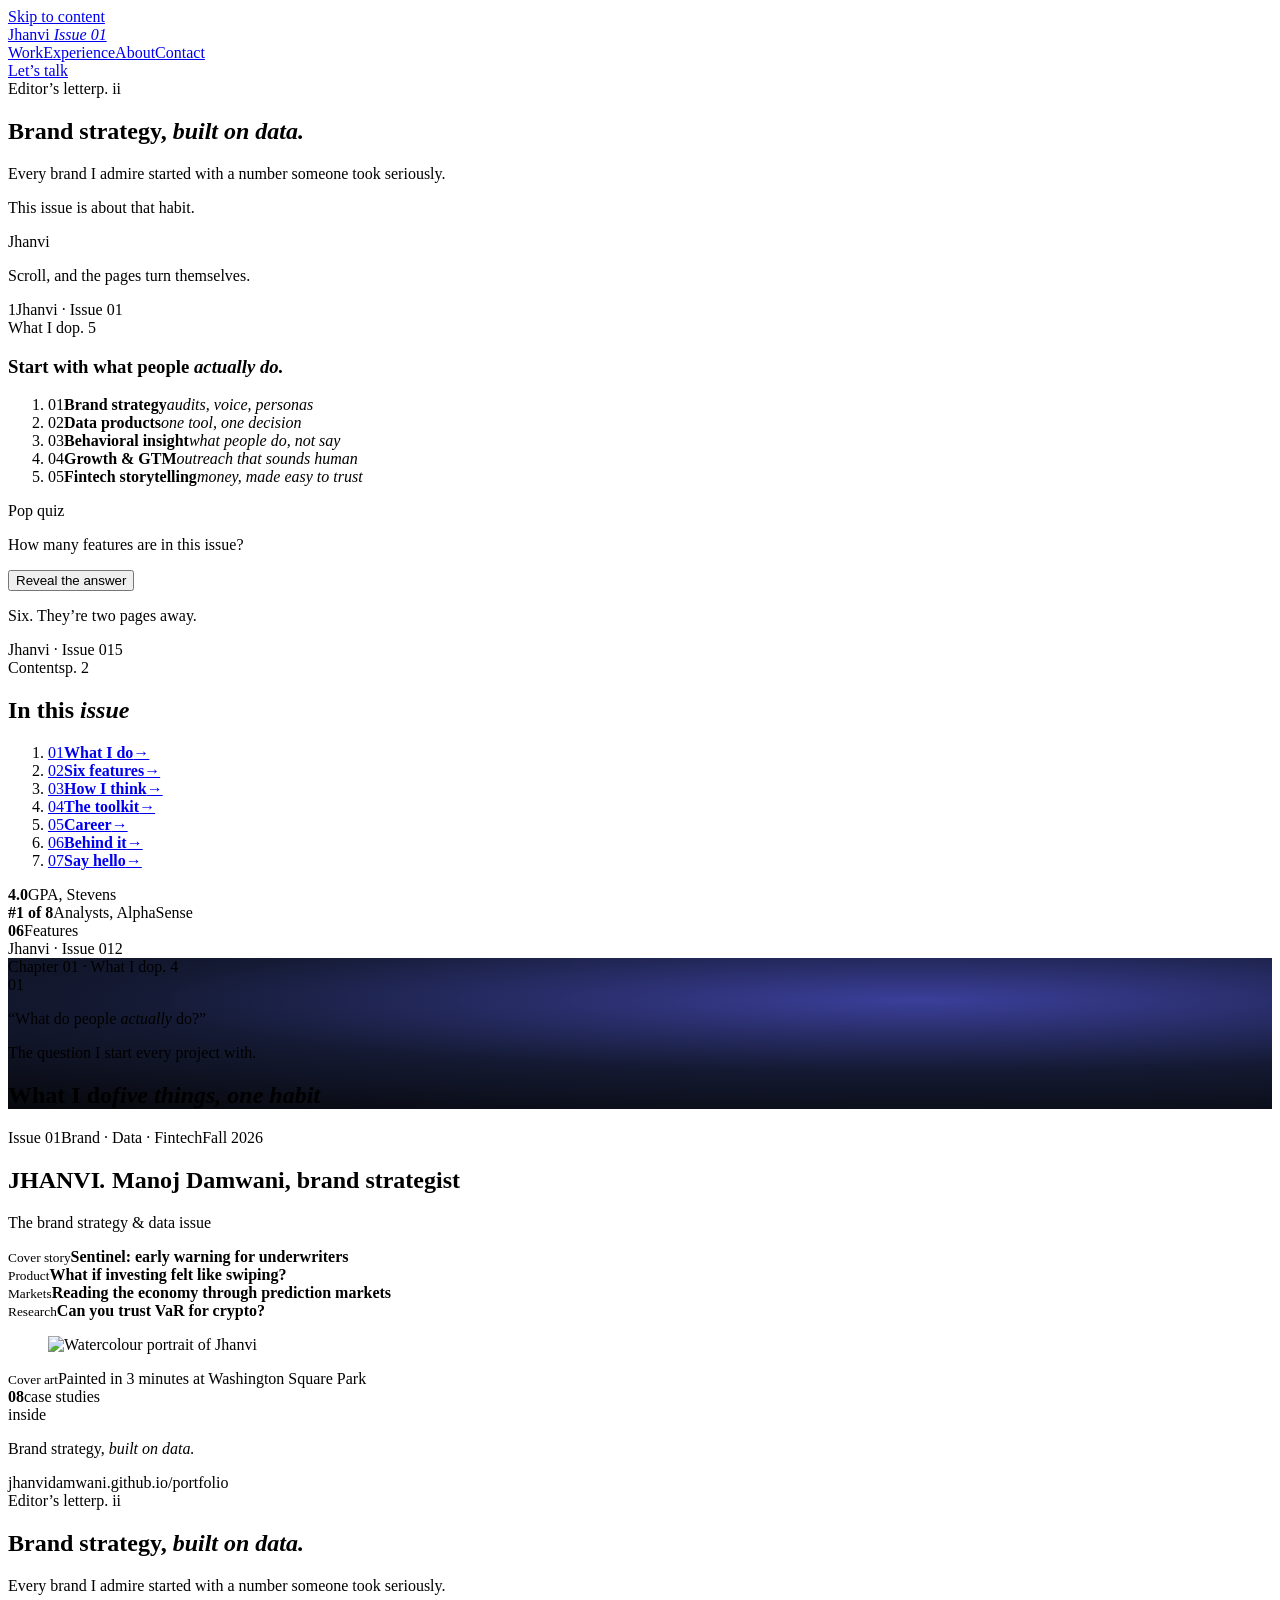
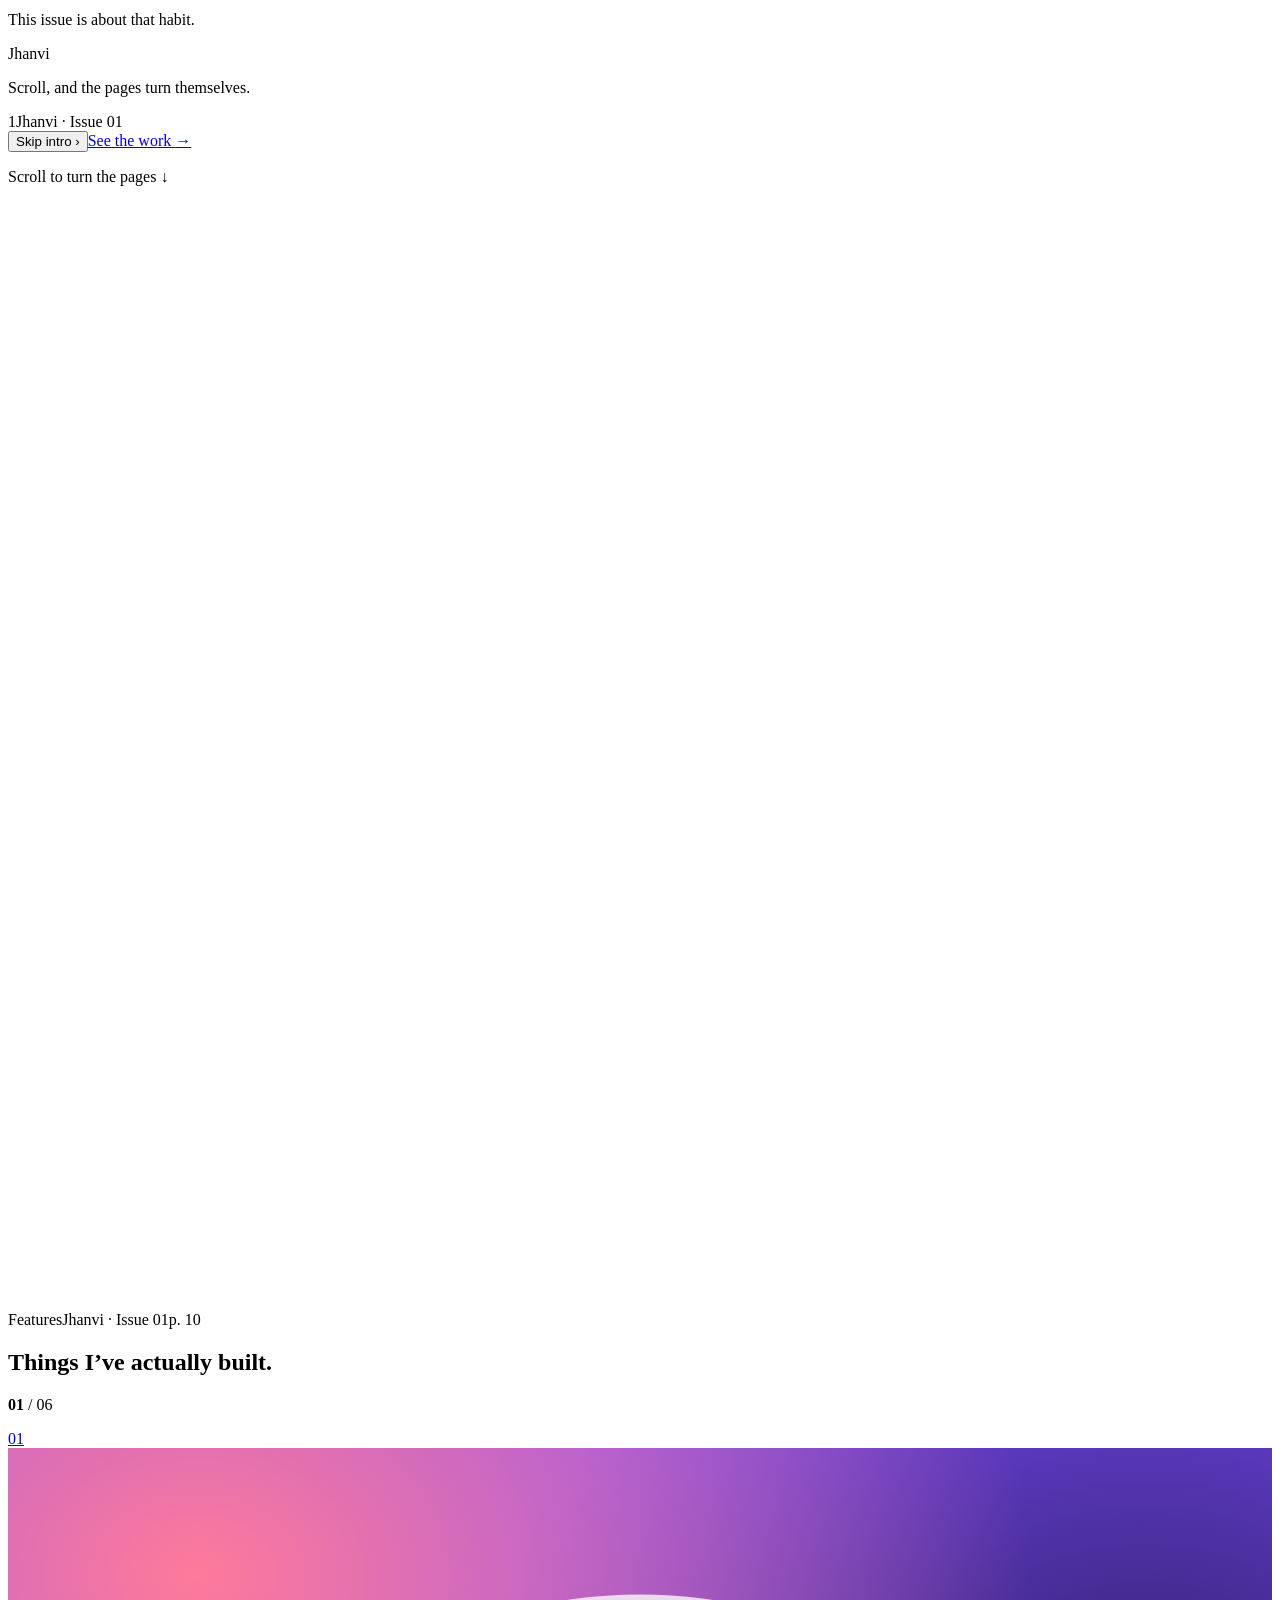
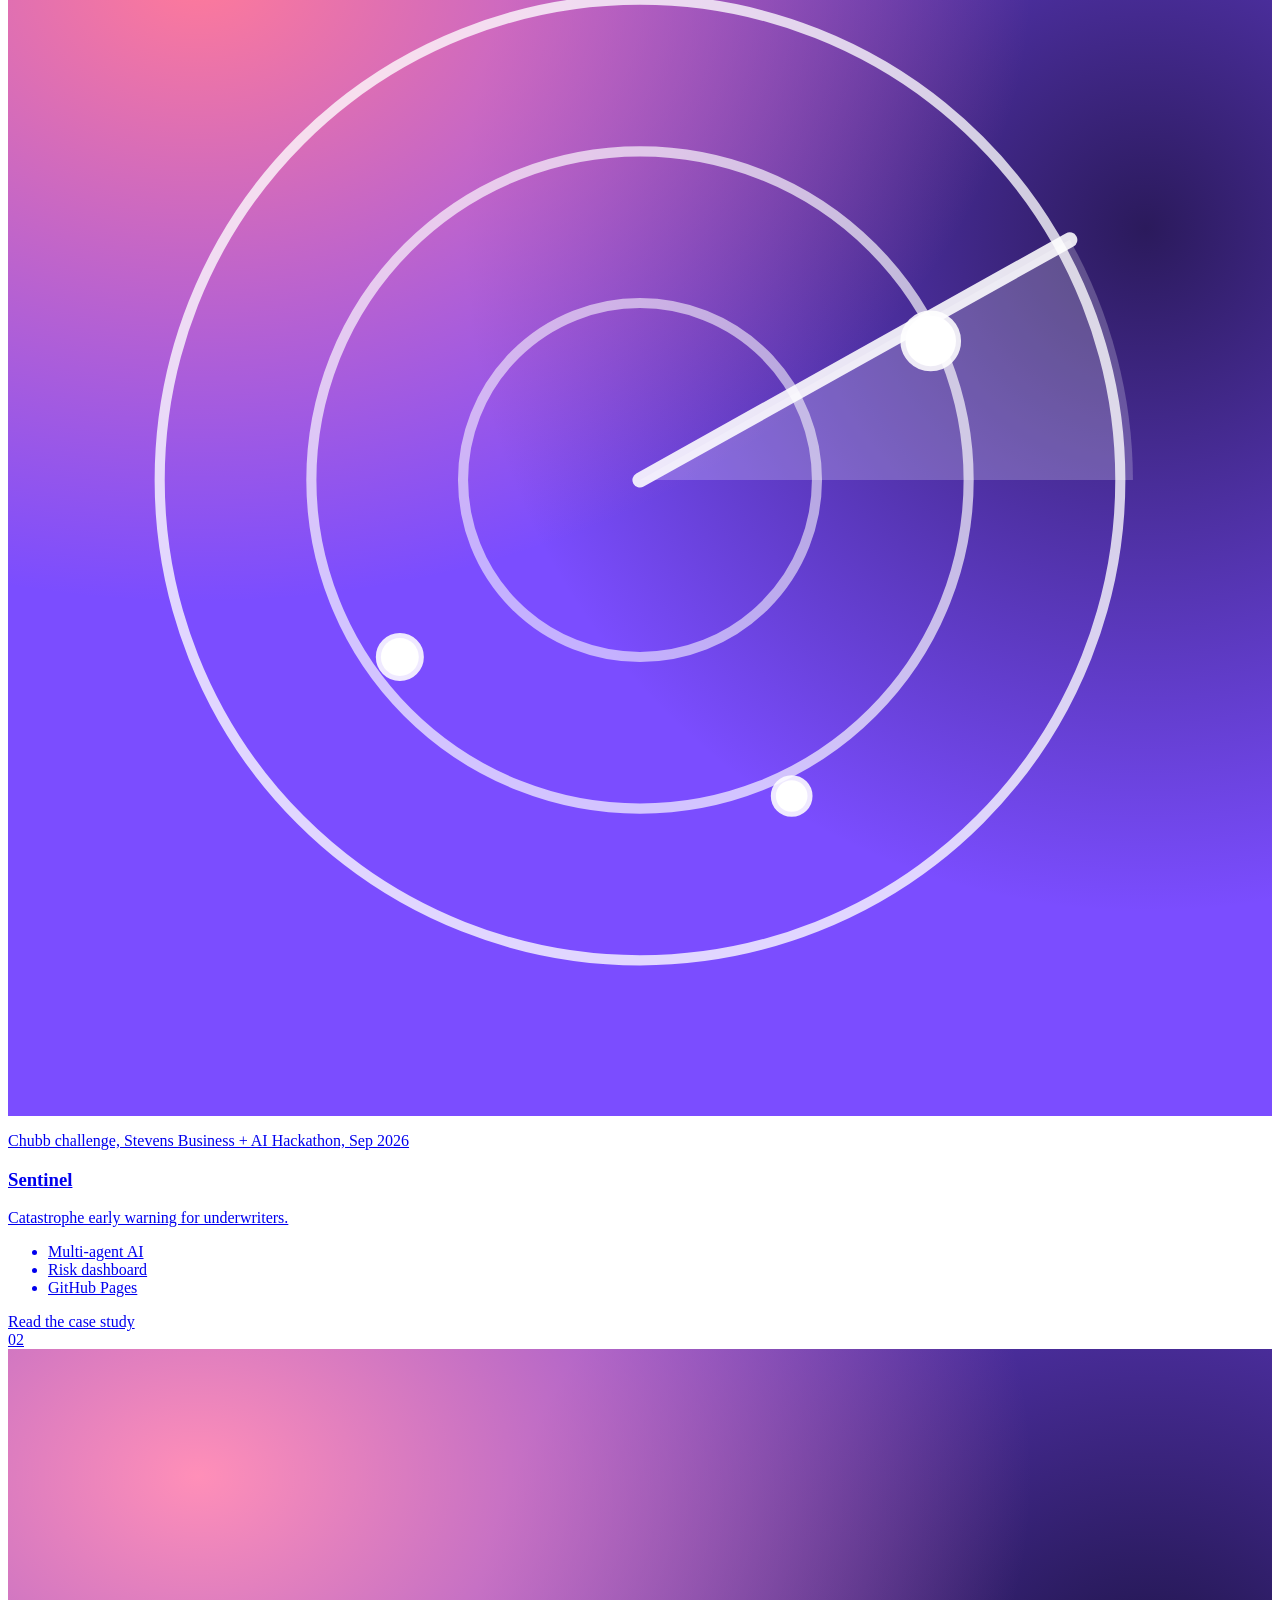
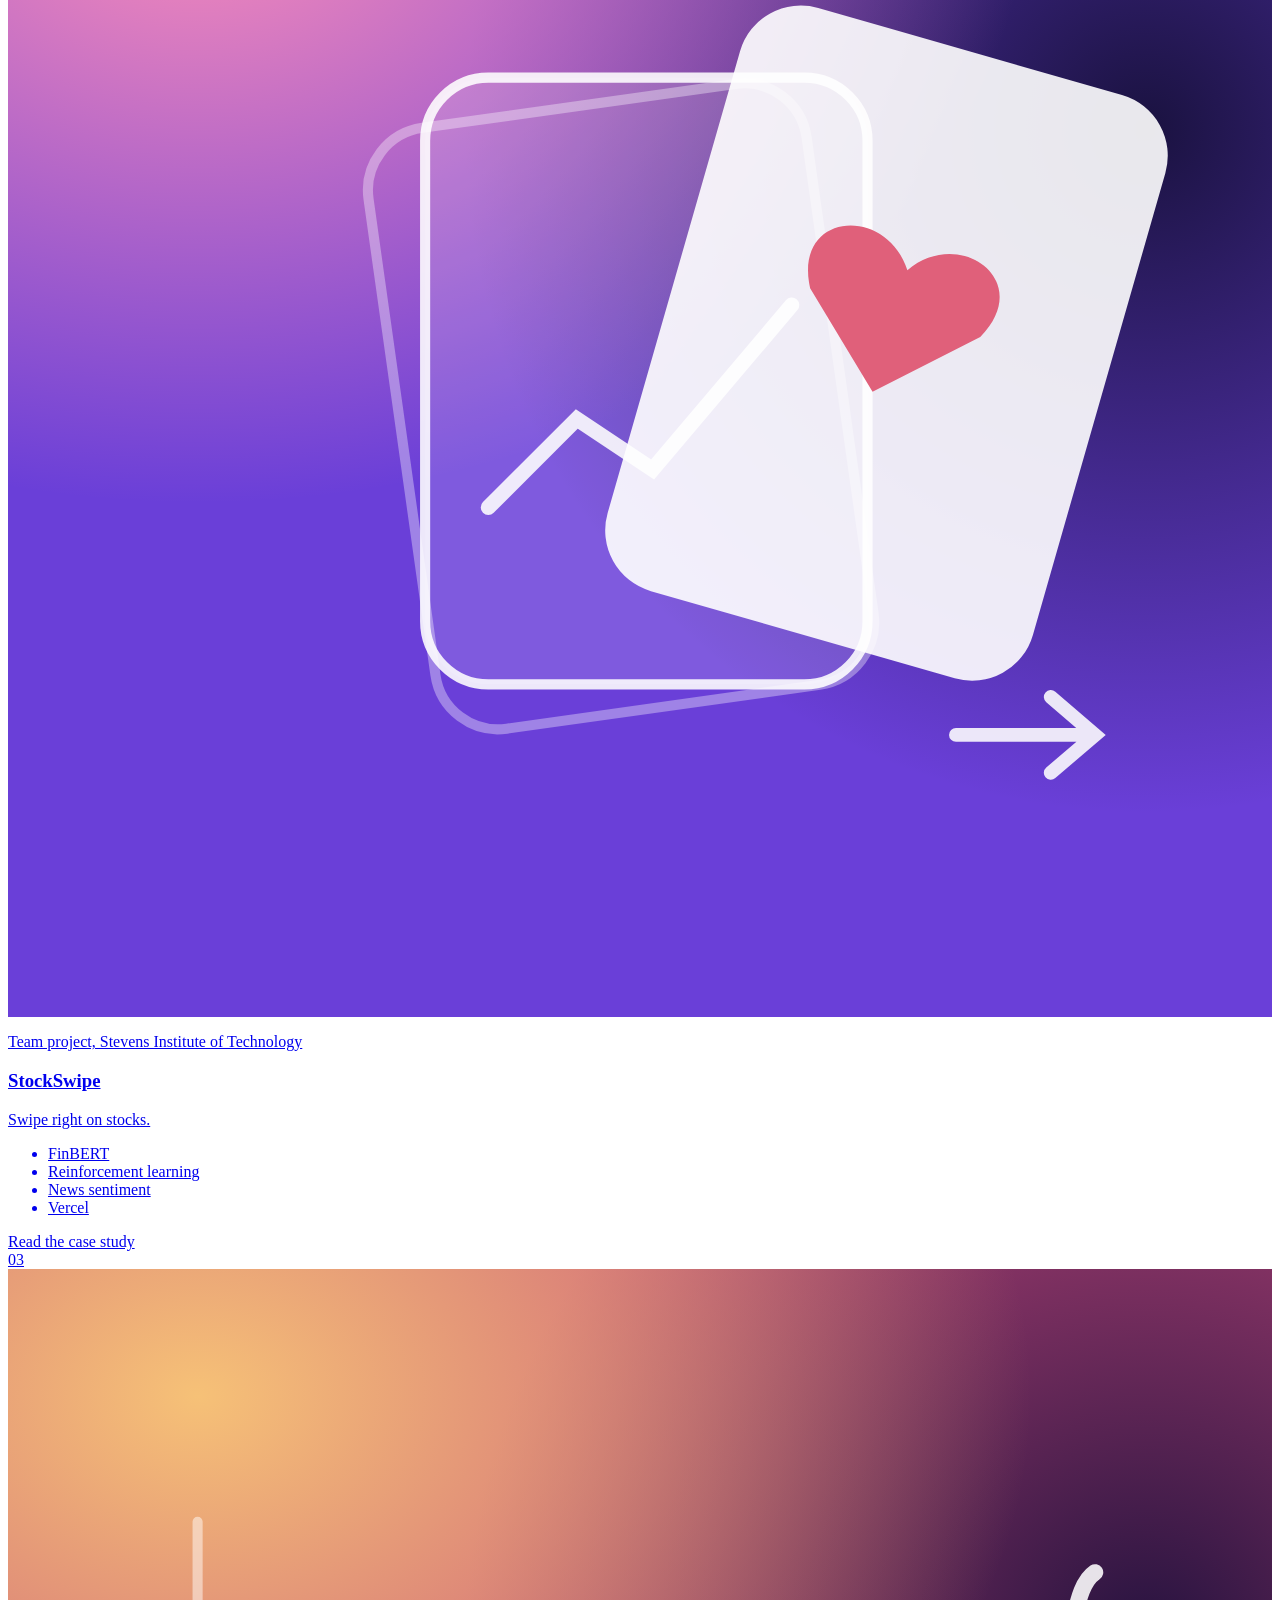
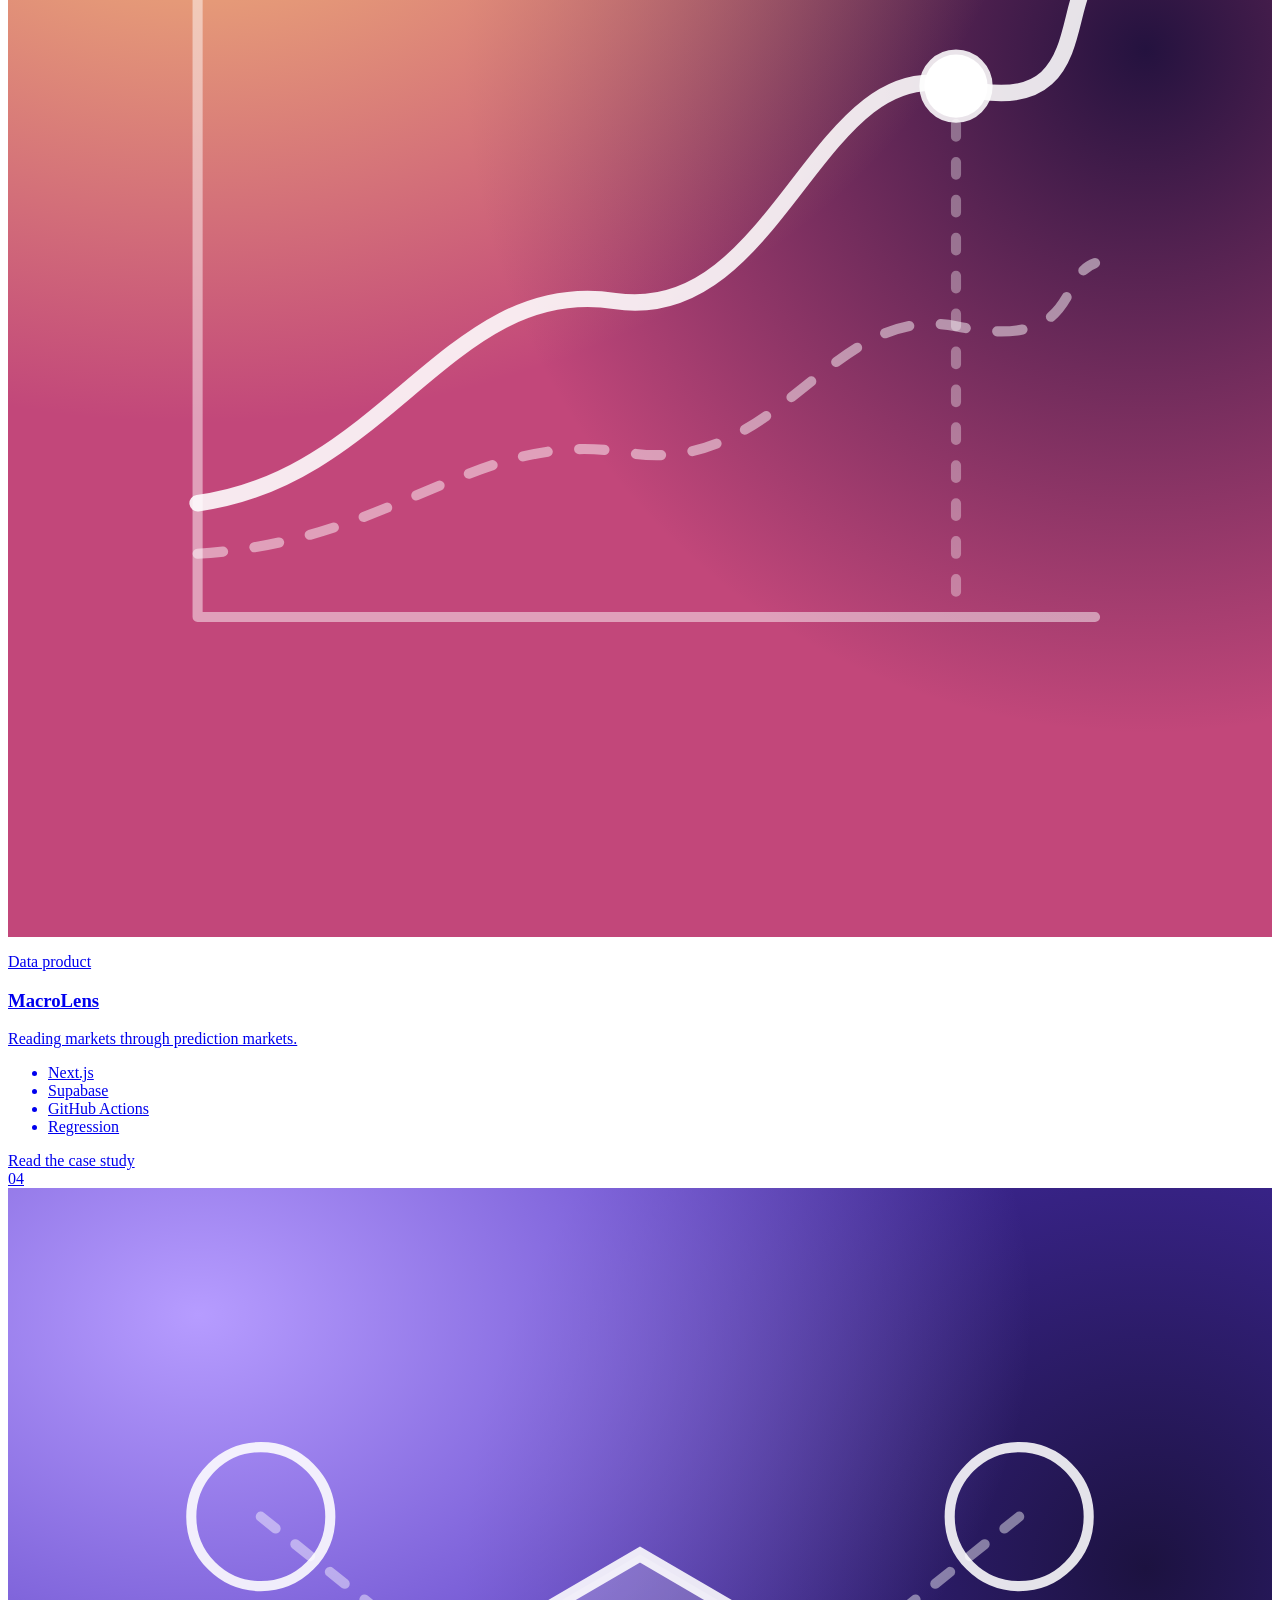
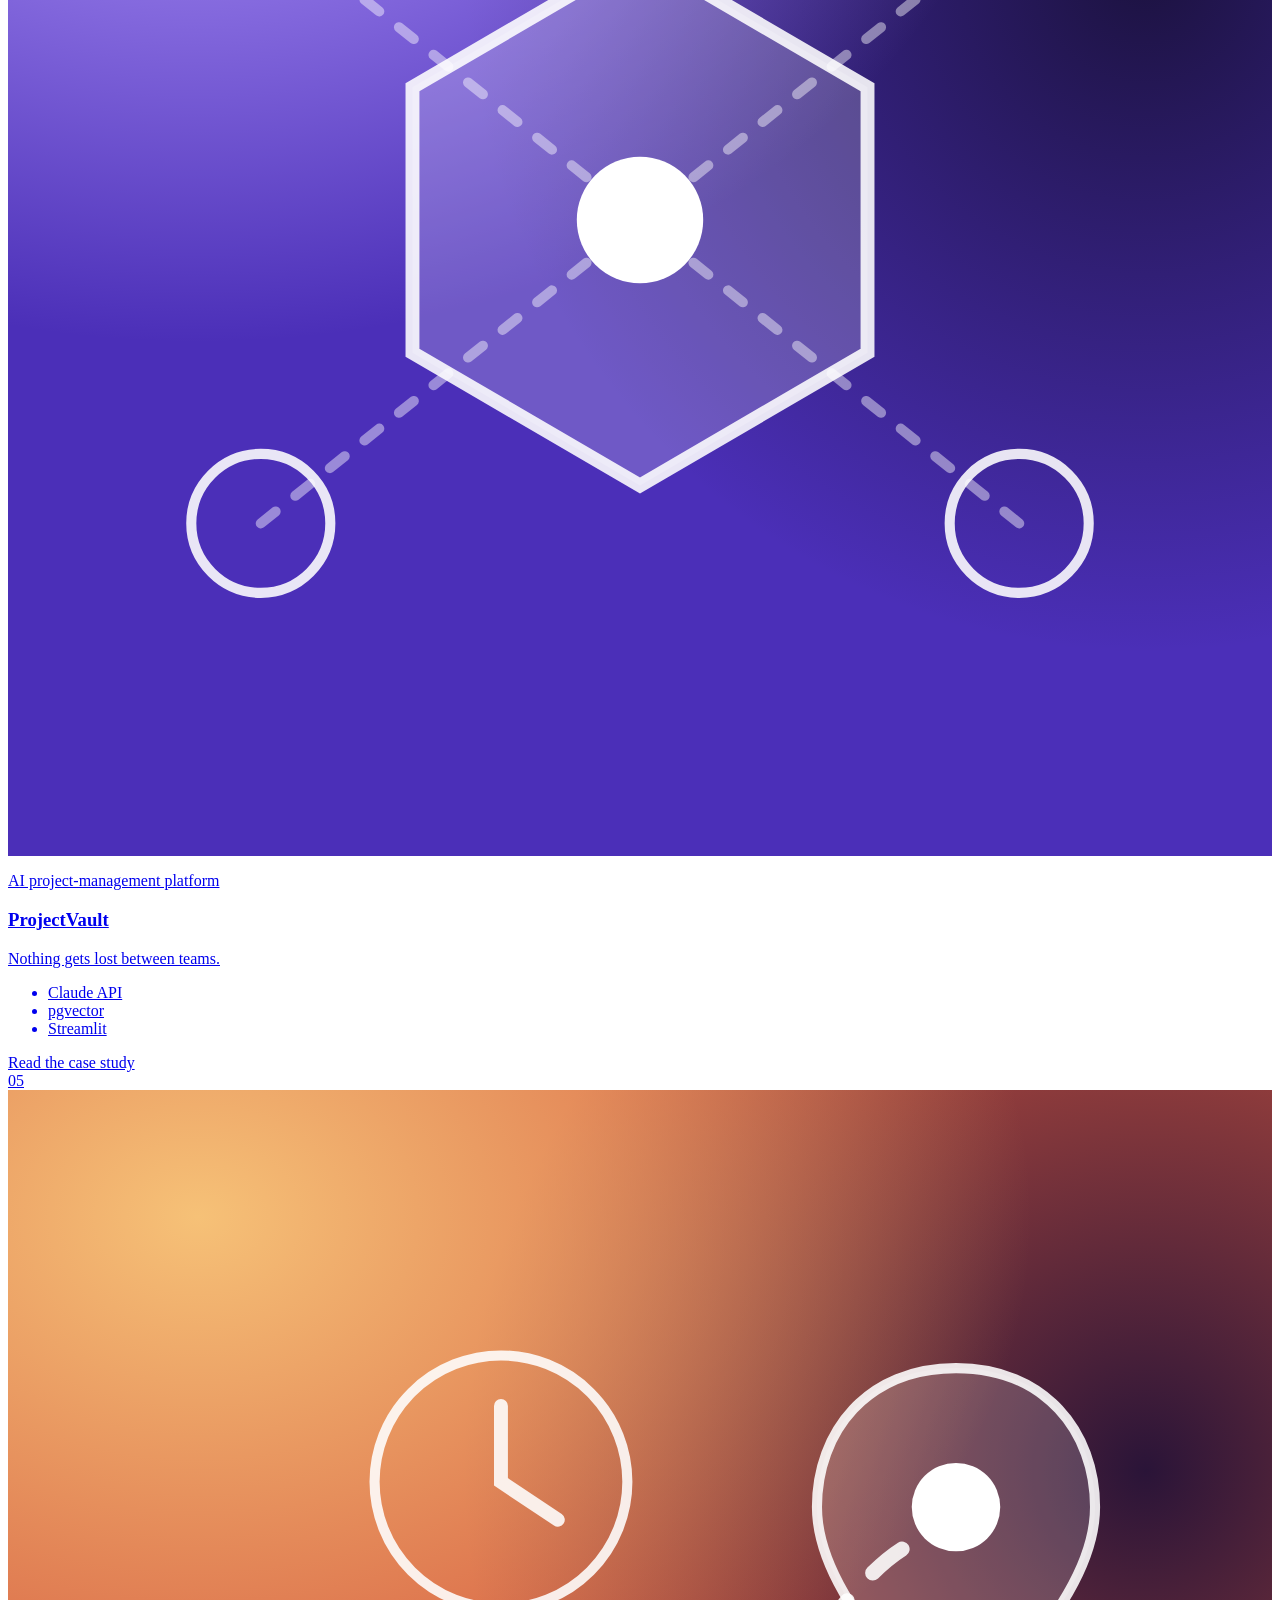
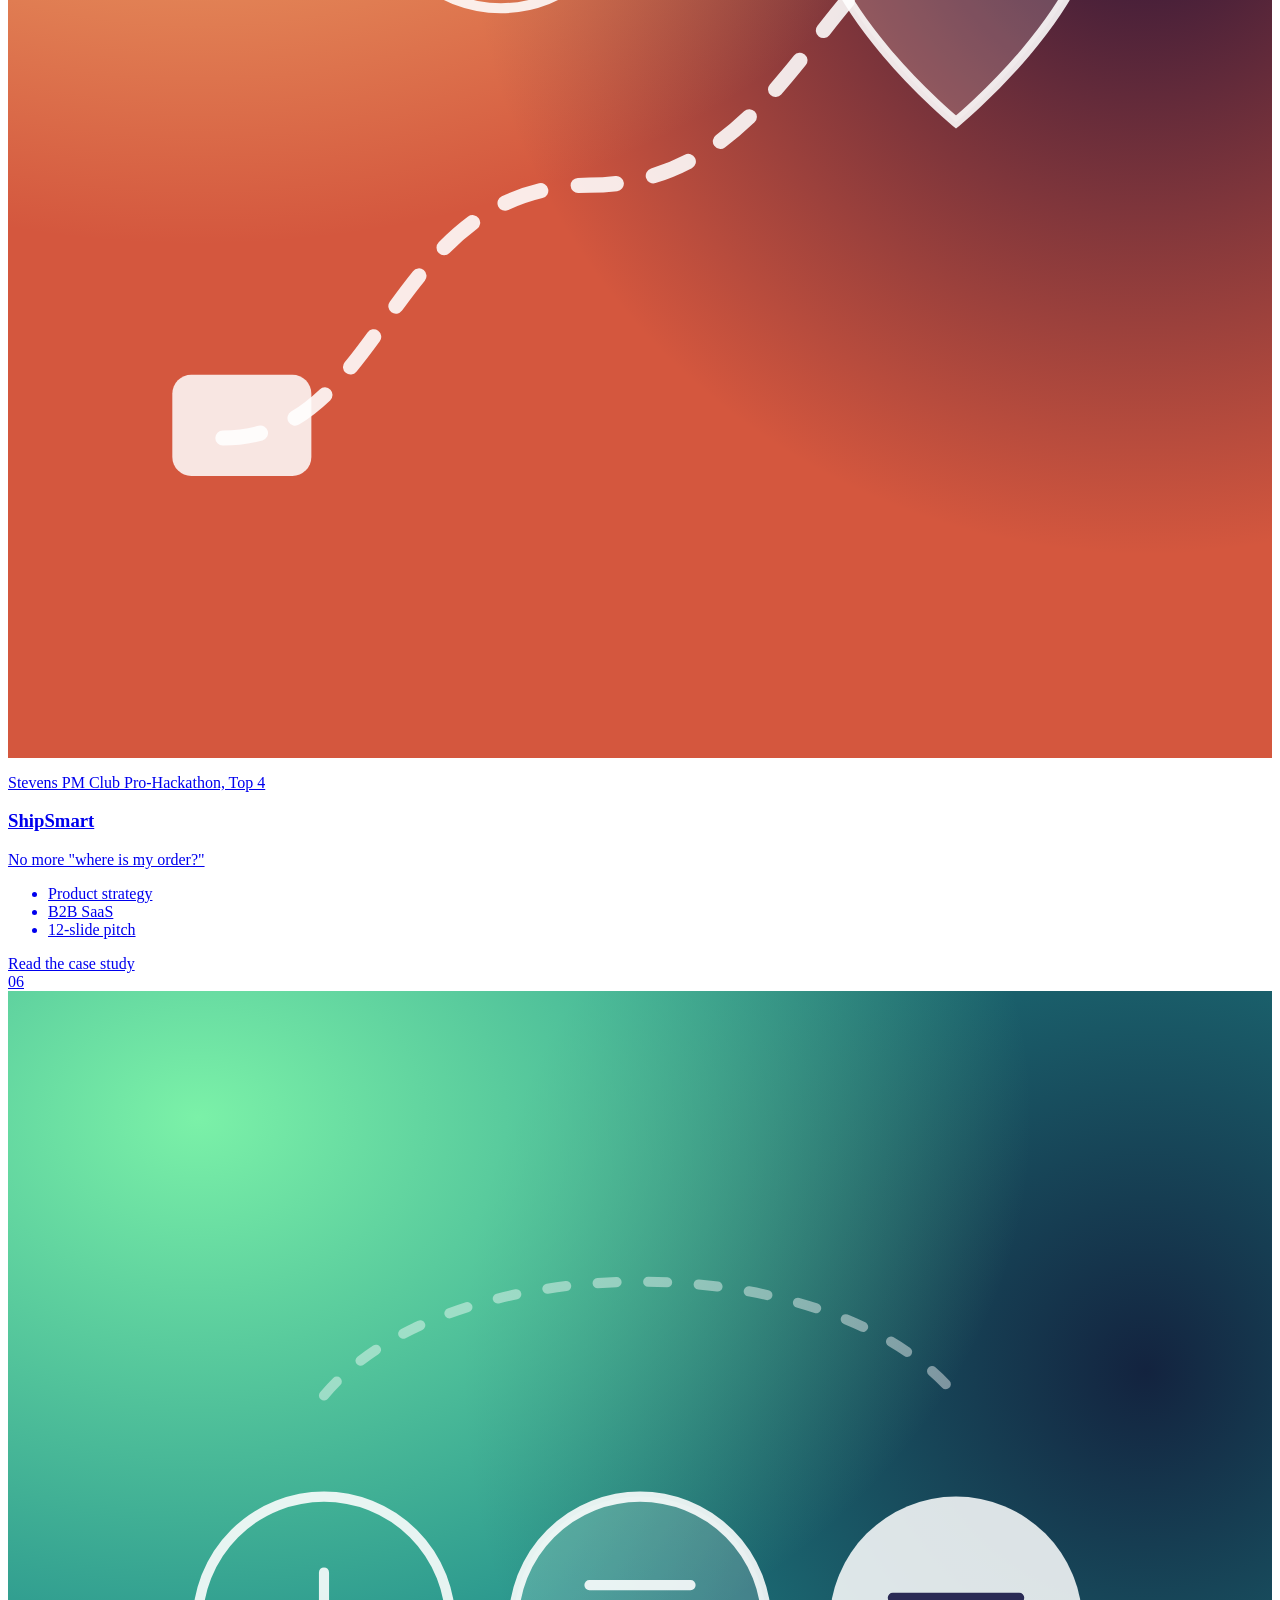
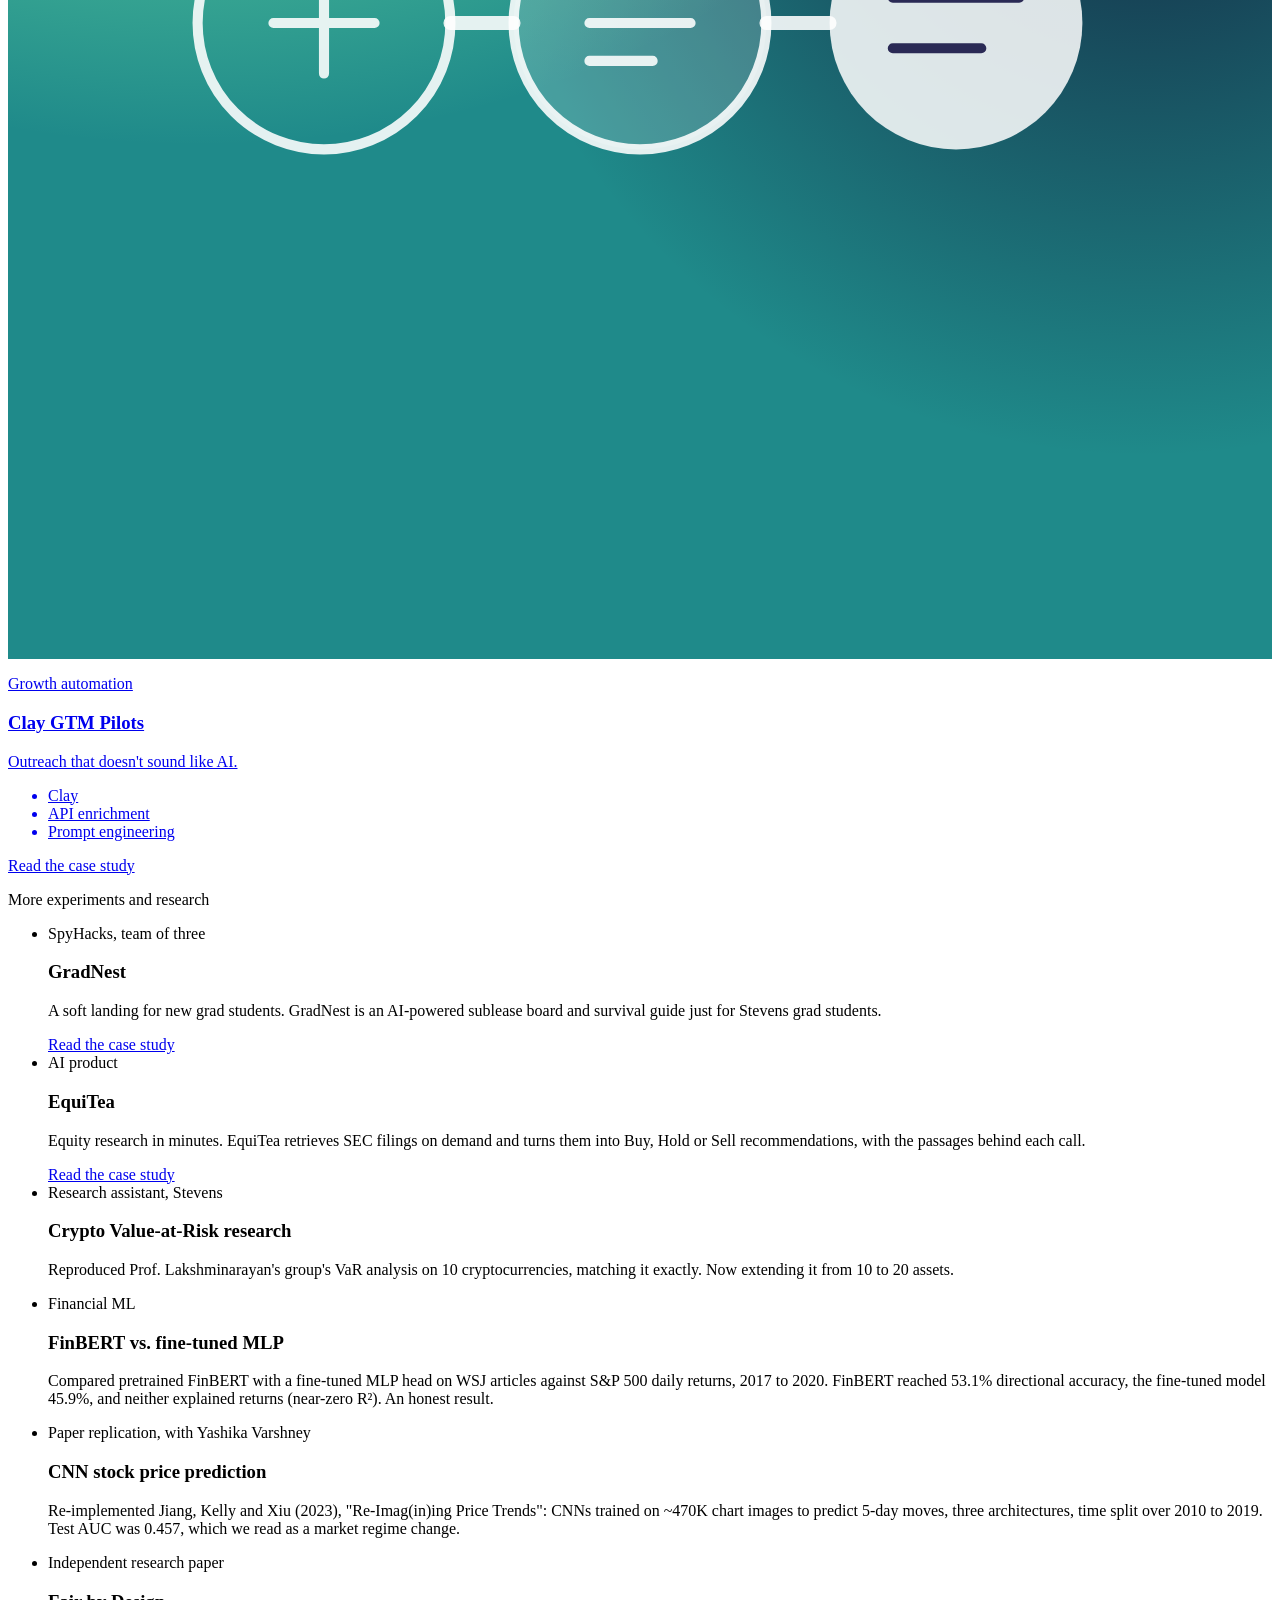
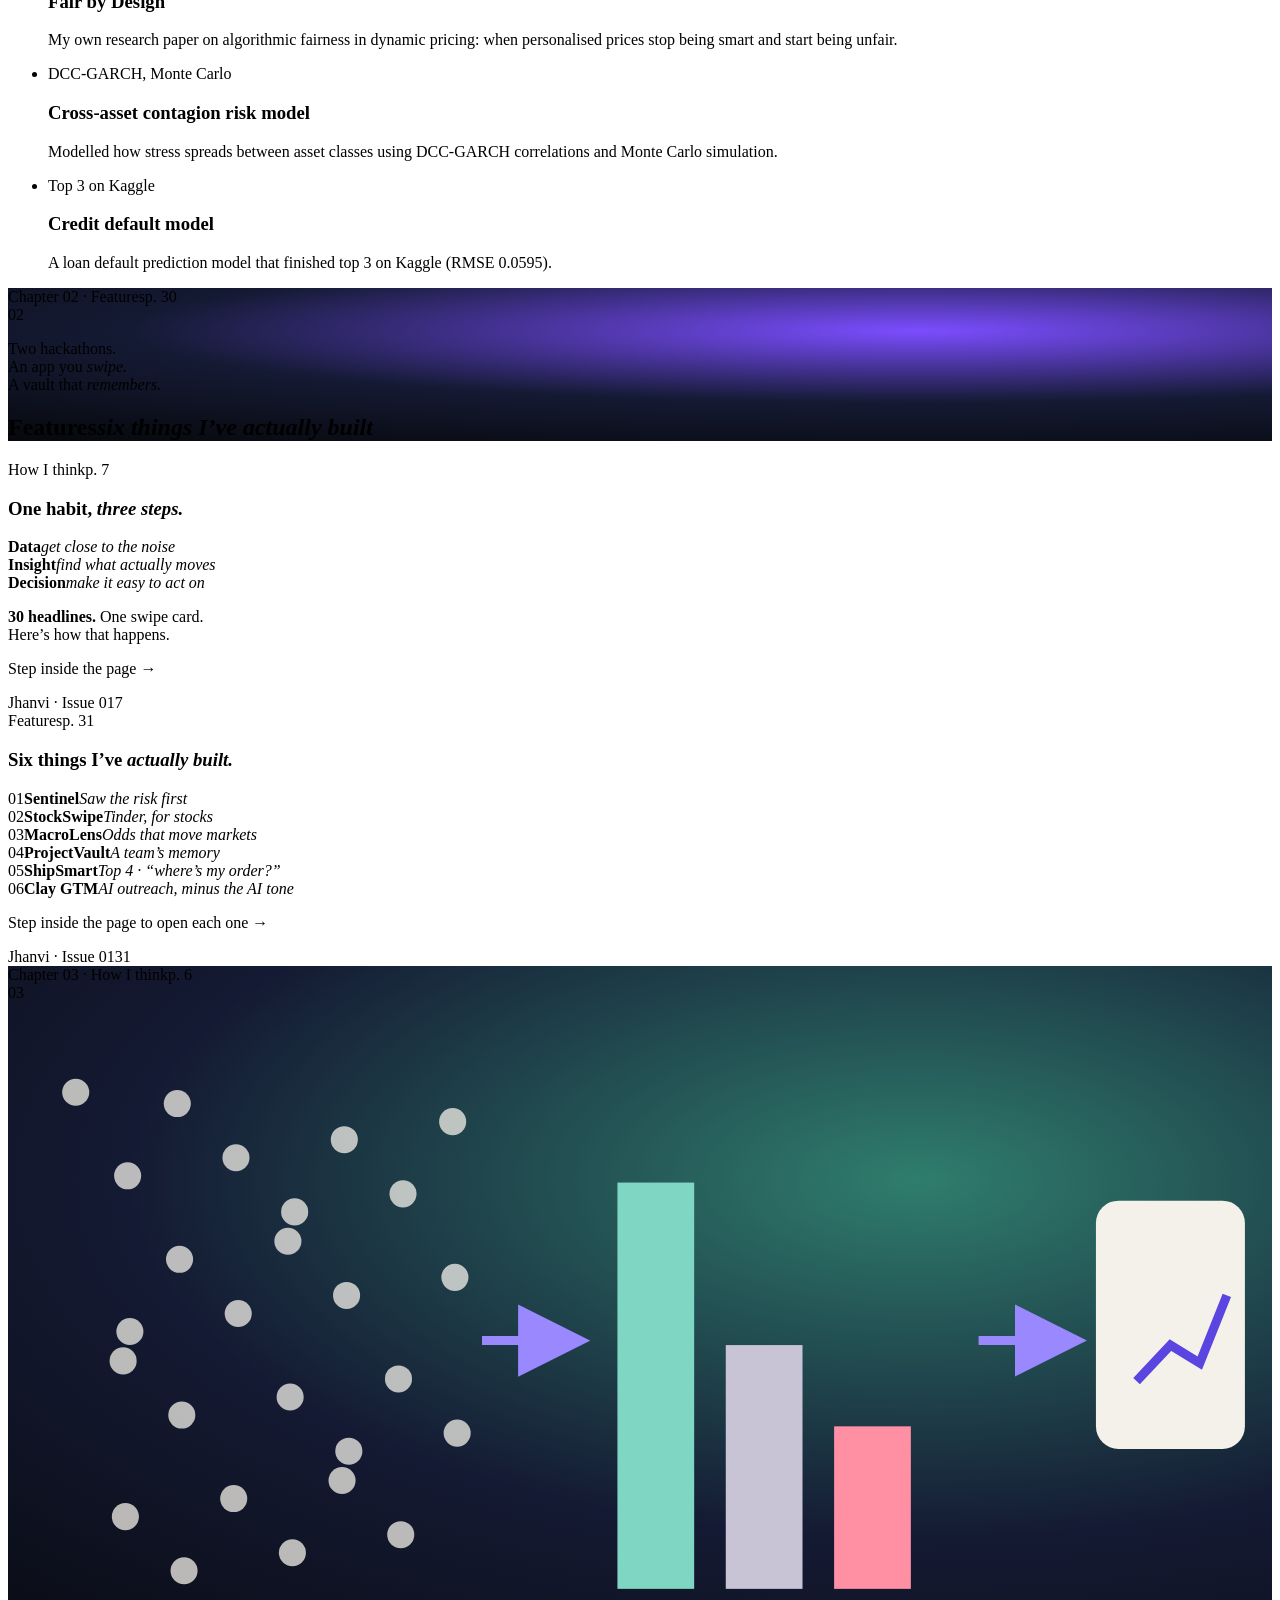
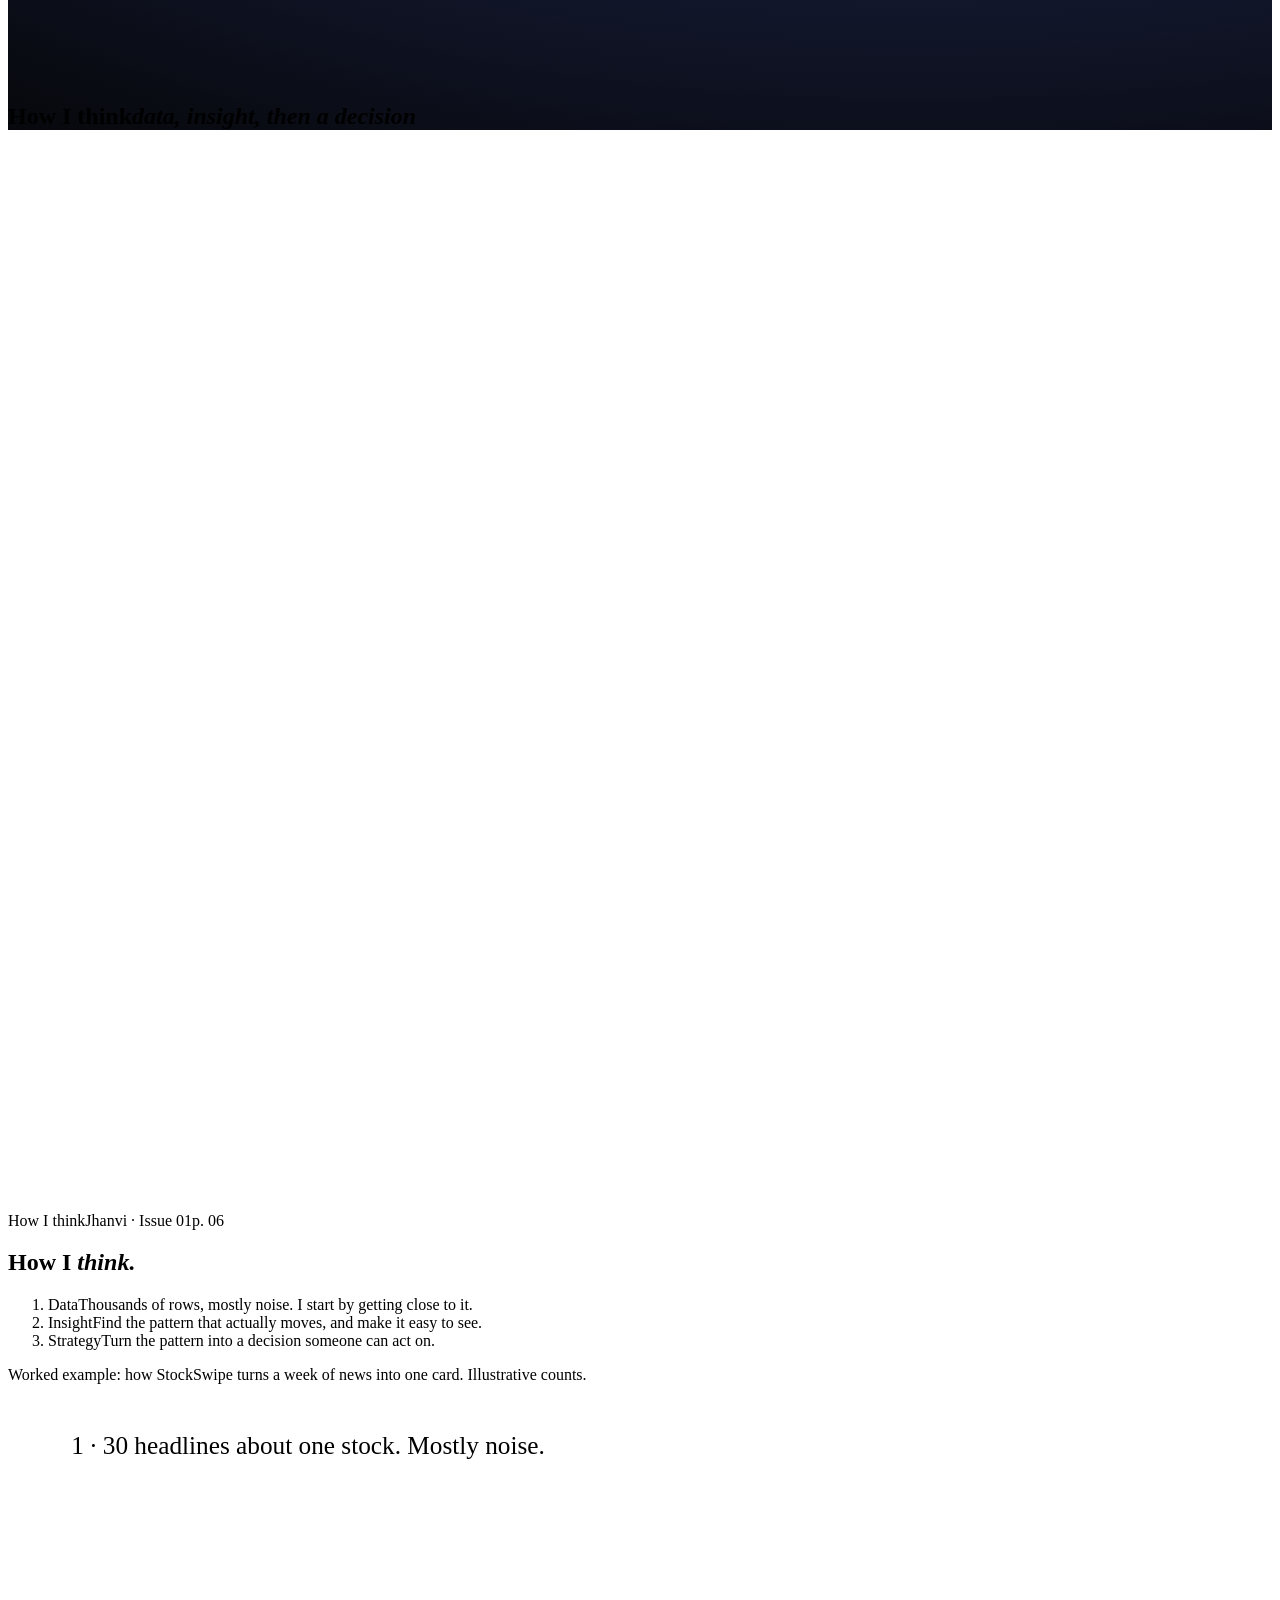
==== commit 5320b926: "Magazine pages as short teasers: hooks and big type, details left for the sections you dive into Co-" ====
--- a/index.html
+++ b/index.html
@@ -1,4 +1,4 @@
-<!DOCTYPE html><!--OC4633F2lsPRaL1QJP4XJ--><html lang="en"><head><meta charSet="utf-8"/><meta name="viewport" content="width=device-width, initial-scale=1"/><link rel="preload" as="image" href="/portfolio/jhanvi-sketch.jpg"/><link rel="preload" as="image" href="/portfolio/jhanvi-portrait.jpg"/><link rel="stylesheet" href="/portfolio/_next/static/css/2fe7b098c49f3aca.css" data-precedence="next"/><link rel="stylesheet" href="/portfolio/_next/static/css/e5c7c0043bd9acbc.css" data-precedence="next"/><link rel="stylesheet" href="/portfolio/_next/static/css/130ccf03abca6bda.css" data-precedence="next"/><link rel="preload" as="script" fetchPriority="low" href="/portfolio/_next/static/chunks/webpack-c611c25453d09a01.js"/><script src="/portfolio/_next/static/chunks/4bd1b696-c023c6e3521b1417.js" async=""></script><script src="/portfolio/_next/static/chunks/255-6bd8657779290947.js" async=""></script><script src="/portfolio/_next/static/chunks/main-app-77271f68ccd97830.js" async=""></script><script src="/portfolio/_next/static/chunks/619-ba102abea3e3d0e4.js" async=""></script><script src="/portfolio/_next/static/chunks/app/layout-0cfb914c00aab0e1.js" async=""></script><script src="/portfolio/_next/static/chunks/b536a0f1-920abf809697d234.js" async=""></script><script src="/portfolio/_next/static/chunks/bd904a5c-647b9036686e5866.js" async=""></script><script src="/portfolio/_next/static/chunks/app/page-ed67a1923acf5c2f.js" async=""></script><meta name="theme-color" content="#f5f2ec"/><title>Jhanvi Manoj Damwani, brand strategist &amp; creative technologist</title><meta name="description" content="Brand strategist and creative technologist in Jersey City. Before anything gets designed, I look at the numbers: what competitors are doing, how customers actually behave, who is really buying. Then I help decide what the brand should say."/><meta property="og:title" content="Jhanvi Manoj Damwani"/><meta property="og:description" content="Brand strategist and creative technologist in Jersey City. Before anything gets designed, I look at the numbers: what competitors are doing, how customers actually behave, who is really buying. Then I help decide what the brand should say."/><meta property="og:type" content="website"/><meta name="twitter:card" content="summary"/><meta name="twitter:title" content="Jhanvi Manoj Damwani"/><meta name="twitter:description" content="Brand strategist and creative technologist in Jersey City. Before anything gets designed, I look at the numbers: what competitors are doing, how customers actually behave, who is really buying. Then I help decide what the brand should say."/><script>document.documentElement.classList.add('js')</script><script src="/portfolio/_next/static/chunks/polyfills-42372ed130431b0a.js" noModule=""></script></head><body><div hidden=""><!--$--><!--/$--></div><div class="progress" aria-hidden="true"><div></div></div><a href="#main" class="skip">Skip to content</a><header class="nav-wrap"><nav class="nav" aria-label="Main"><a class="nav-name" href="/portfolio/">Jhanvi <em>Issue 01</em></a><div class="nav-links"><a class="nav-work" href="/portfolio/#work">Work</a><a href="/portfolio/#experience">Experience</a><a href="/portfolio/#about">About</a><a href="/portfolio/#contact">Contact</a></div><a href="mailto:jhanvidamwani07@gmail.com" class="nav-cta">Let’s talk</a></nav></header><main id="main"><div class="store" aria-hidden="true"><div class="store-black"></div></div><span id="issue" class="mj-top-anchor"></span><section class="mj" style="height:312.79999999999995vh" aria-label="The issue"><div class="mj-stage"><div class="mj-cam"><div class="mj-spread"><div class="mj-pg mj-l"><div class="mz-page"><div class="mz-run"><span>Editor’s letter</span><span>p. <!-- -->ii</span></div><h2 class="mz-h">Brand strategy, <em>built on data.</em></h2><p class="mz-stand">Why a fintech analytics student reads spreadsheets like brand briefs, and what’s inside this issue.</p><div class="mz-cols"><p class="mz-drop">Every brand I’ve admired started with a number someone took seriously. This issue is about that habit: reading the data first, then deciding what a brand should say and how it should feel.</p><p>I’m doing my master’s in Financial Technology Analytics at Stevens. Before that I was a content analyst at AlphaSense and worked in finance at JMD Packaging.</p><blockquote class="mz-pull">“Data, then insight, then strategy. In that order.”</blockquote><p>Keep scrolling and the issue turns its own pages: what I do, how I think, six features, the lab book, my toolkit and my career.</p><p class="mz-sig">Jhanvi</p></div><div class="mz-folio"><span>1</span><span>Jhanvi · Issue 01</span></div></div></div><div class="mj-pg mj-r"><div class="mz-page"><div class="mz-run"><span>What I do</span><span>p. <!-- -->5</span></div><h3 class="mz-sec-h">Start with what people <em>actually do.</em></h3><ol class="mj-svc"><li><span>01</span><b>Brand strategy</b><p>Competitor audits, brand voice, personas. The groundwork that tells a designer what to make, and why.</p></li><li><span>02</span><b>Data products</b><p>Small AI tools like EquiTea and Sentinel, each built for one person and one decision.</p></li><li><span>03</span><b>Behavioral insight</b><p>What people do, not what they say. I find it in the data and turn it into a call someone can make.</p></li><li><span>04</span><b>Growth &amp; GTM</b><p>Clay pipelines that find the right people and write to them the way a person would.</p></li><li><span>05</span><b>Fintech storytelling</b><p>Money is confusing. I like making financial products easy to understand and easy to trust.</p></li></ol><aside class="mz-quiz mj-quiz"><span class="mz-quiz-tag">Pop quiz</span><p class="mz-quiz-q">How many features are in this issue?</p><button type="button" class="mz-quiz-btn" aria-expanded="false">Reveal the answer</button><p class="mz-quiz-a" aria-hidden="true">Six, from Sentinel to the Clay GTM pilots. Keep scrolling.</p></aside><div class="mz-folio"><span>Jhanvi · Issue 01</span><span>5</span></div></div></div><div class="mj-leaf"><div class="mj-face mj-front"><div class="mz-page"><div class="mz-run"><span>Contents</span><span>p. <!-- -->2</span></div><h2 class="mz-ct">In this <em>issue</em></h2><ol class="mz-toc"><li><a href="#issue"><span class="n">01</span><span class="t"><b>What I do</b><small>Brand strategy, data products, behavioral insight</small></span><span class="p">→</span></a></li><li><a href="#think"><span class="n">02</span><span class="t"><b>How I think</b><small>Data, then insight, then a decision</small></span><span class="p">→</span></a></li><li><a href="#work"><span class="n">03</span><span class="t"><b>Features</b><small>Sentinel, StockSwipe, MacroLens and more</small></span><span class="p">→</span></a></li><li><a href="#work"><span class="n">09</span><span class="t"><b>The lab book</b><small>Experiments and research</small></span><span class="p">→</span></a></li><li><a href="#stack"><span class="n">10</span><span class="t"><b>The toolkit</b><small>What I build with</small></span><span class="p">→</span></a></li><li><a href="#experience"><span class="n">11</span><span class="t"><b>Career profile</b><small>Stevens, AlphaSense, JMD Packaging</small></span><span class="p">→</span></a></li><li><a href="#about"><span class="n">12</span><span class="t"><b>The person behind it</b><small>Editor’s letter</small></span><span class="p">→</span></a></li><li><a href="#contact"><span class="n">13</span><span class="t"><b>Back cover</b><small>Say hello</small></span><span class="p">→</span></a></li></ol><div class="mz-stats"><div><b>4.0</b><span>GPA, Stevens</span></div><div><b>#1 of 8</b><span>Analysts, AlphaSense</span></div><div><b>06</b><span>Features</span></div></div><div class="mz-folio"><span>Jhanvi · Issue 01</span><span>2</span></div></div></div><div class="mj-face mj-back"><div class="mj-open" style="background:radial-gradient(120% 90% at 72% 28%, #3b3f9a 0%, #141a33 52%, #07080c 100%)"><div class="mz-run mz-run-inv"><span>Chapter 01 · What I do</span><span>p. <!-- -->4</span></div><span class="mj-num" aria-hidden="true">01</span><div class="mj-ill"><div class="mj-list-ill"><span style="--d:0s">01<!-- --> · <!-- -->Brand strategy</span><span style="--d:0.6s">02<!-- --> · <!-- -->Data products</span><span style="--d:1.2s">03<!-- --> · <!-- -->Behavioral insight</span><span style="--d:1.7999999999999998s">04<!-- --> · <!-- -->Growth &amp; GTM</span><span style="--d:2.4s">05<!-- --> · <!-- -->Fintech storytelling</span></div></div><h2 class="mj-title">What I do<em>five things, one habit</em></h2></div></div><div class="mj-leaf-sh"></div></div><div class="mj-leaf mj-cover"><div class="mj-face mj-front"><div class="mc"><div class="mc-top"><span>Issue 01</span><span>Brand · Data · Fintech</span><span>Fall 2026</span></div><h1 class="mc-mast">JHANVI<i>.</i><span class="sr-only"> Manoj Damwani, brand strategist</span></h1><p class="mc-tag">The brand strategy &amp; data issue</p><div class="mc-lines"><div><small>Cover story</small><b>Sentinel: early warning for underwriters</b></div><div><small>Product</small><b>What if investing felt like swiping?</b></div><div><small>Markets</small><b>Reading the economy through prediction markets</b></div><div><small>Research</small><b>Can you trust VaR for crypto?</b></div></div><figure class="mc-art"><img src="/portfolio/jhanvi-sketch.jpg" alt="Watercolour portrait of Jhanvi" width="1020" height="850"/></figure><div class="mc-bubble"><small>Cover art</small>Painted in 3 minutes at Washington Square Park</div><div class="mc-badge"><b>08</b><span>case studies<br/>inside</span></div><p class="mc-head">Brand strategy, <em>built on data.</em></p><div class="mc-foot"><div class="dk-bars"><i style="width:3px"></i><i style="width:1px"></i><i style="width:1px"></i><i style="width:1px"></i><i style="width:1px"></i><i style="width:1px"></i><i style="width:1px"></i><i style="width:1px"></i><i style="width:3px"></i><i style="width:3px"></i><i style="width:3px"></i><i style="width:1px"></i><i style="width:1px"></i><i style="width:1px"></i><i style="width:1px"></i><i style="width:1px"></i><i style="width:1px"></i><i style="width:1px"></i><i style="width:3px"></i><i style="width:3px"></i><i style="width:3px"></i><i style="width:1px"></i><i style="width:1px"></i><i style="width:1px"></i><i style="width:1px"></i><i style="width:1px"></i><i style="width:1px"></i><i style="width:1px"></i><i style="width:3px"></i><i style="width:3px"></i><i style="width:3px"></i><i style="width:1px"></i><i style="width:1px"></i><i style="width:1px"></i></div><span>jhanvidamwani.github.io/portfolio</span></div></div></div><div class="mj-face mj-back"><div class="mz-page"><div class="mz-run"><span>Editor’s letter</span><span>p. <!-- -->ii</span></div><h2 class="mz-h">Brand strategy, <em>built on data.</em></h2><p class="mz-stand">Why a fintech analytics student reads spreadsheets like brand briefs, and what’s inside this issue.</p><div class="mz-cols"><p class="mz-drop">Every brand I’ve admired started with a number someone took seriously. This issue is about that habit: reading the data first, then deciding what a brand should say and how it should feel.</p><p>I’m doing my master’s in Financial Technology Analytics at Stevens. Before that I was a content analyst at AlphaSense and worked in finance at JMD Packaging.</p><blockquote class="mz-pull">“Data, then insight, then strategy. In that order.”</blockquote><p>Keep scrolling and the issue turns its own pages: what I do, how I think, six features, the lab book, my toolkit and my career.</p><p class="mz-sig">Jhanvi</p></div><div class="mz-folio"><span>1</span><span>Jhanvi · Issue 01</span></div></div></div><div class="mj-leaf-sh"></div></div><div class="mj-spine"></div></div></div><div class="mj-fill"></div><button type="button" class="mj-skip">Skip intro ›</button><a href="#work" class="mj-towork">See the work <b>→</b></a><div class="mj-ui"><p class="mj-hint"><span class="mj-hint-dot"></span>Scroll to turn the pages <b>↓</b></p></div></div></section><section id="work" class="show tone-night sheet" data-folio="p. 10 · Features" style="--n:6" aria-labelledby="work-h"><div class="show-stage"><div class="show-head wrap"><div><p class="kicker"><span>Features</span><span class="kicker-mid">Jhanvi · Issue 01</span><span>p. 10</span></p><h2 id="work-h" class="h2" data-reveal="title">Things I’ve <span class="accent">actually</span> built.</h2></div><p class="show-count" aria-hidden="true"><b>01</b> / <!-- -->06</p></div><div class="show-rail"><div class="show-track"><article class="show-card"><a class="show-link" href="/portfolio/work/sentinel/"><span class="show-num">01</span><div class="show-art"><div class="art" style="background:radial-gradient(120% 90% at 15% 10%, #ff7a9a 0%, transparent 55%),
+<!DOCTYPE html><!--0HH_CkA5Vn_2QfmazWGxm--><html lang="en"><head><meta charSet="utf-8"/><meta name="viewport" content="width=device-width, initial-scale=1"/><link rel="preload" as="image" href="/portfolio/jhanvi-sketch.jpg"/><link rel="preload" as="image" href="/portfolio/jhanvi-portrait.jpg"/><link rel="stylesheet" href="/portfolio/_next/static/css/2fe7b098c49f3aca.css" data-precedence="next"/><link rel="stylesheet" href="/portfolio/_next/static/css/7eb0da3212790b80.css" data-precedence="next"/><link rel="stylesheet" href="/portfolio/_next/static/css/130ccf03abca6bda.css" data-precedence="next"/><link rel="preload" as="script" fetchPriority="low" href="/portfolio/_next/static/chunks/webpack-c611c25453d09a01.js"/><script src="/portfolio/_next/static/chunks/4bd1b696-c023c6e3521b1417.js" async=""></script><script src="/portfolio/_next/static/chunks/255-6bd8657779290947.js" async=""></script><script src="/portfolio/_next/static/chunks/main-app-77271f68ccd97830.js" async=""></script><script src="/portfolio/_next/static/chunks/619-ba102abea3e3d0e4.js" async=""></script><script src="/portfolio/_next/static/chunks/app/layout-0cfb914c00aab0e1.js" async=""></script><script src="/portfolio/_next/static/chunks/b536a0f1-920abf809697d234.js" async=""></script><script src="/portfolio/_next/static/chunks/bd904a5c-647b9036686e5866.js" async=""></script><script src="/portfolio/_next/static/chunks/app/page-616117b3682822de.js" async=""></script><meta name="theme-color" content="#f5f2ec"/><title>Jhanvi Manoj Damwani, brand strategist &amp; creative technologist</title><meta name="description" content="Brand strategist and creative technologist in Jersey City. Before anything gets designed, I look at the numbers: what competitors are doing, how customers actually behave, who is really buying. Then I help decide what the brand should say."/><meta property="og:title" content="Jhanvi Manoj Damwani"/><meta property="og:description" content="Brand strategist and creative technologist in Jersey City. Before anything gets designed, I look at the numbers: what competitors are doing, how customers actually behave, who is really buying. Then I help decide what the brand should say."/><meta property="og:type" content="website"/><meta name="twitter:card" content="summary"/><meta name="twitter:title" content="Jhanvi Manoj Damwani"/><meta name="twitter:description" content="Brand strategist and creative technologist in Jersey City. Before anything gets designed, I look at the numbers: what competitors are doing, how customers actually behave, who is really buying. Then I help decide what the brand should say."/><script>document.documentElement.classList.add('js')</script><script src="/portfolio/_next/static/chunks/polyfills-42372ed130431b0a.js" noModule=""></script></head><body><div hidden=""><!--$--><!--/$--></div><div class="progress" aria-hidden="true"><div></div></div><a href="#main" class="skip">Skip to content</a><header class="nav-wrap"><nav class="nav" aria-label="Main"><a class="nav-name" href="/portfolio/">Jhanvi <em>Issue 01</em></a><div class="nav-links"><a class="nav-work" href="/portfolio/#work">Work</a><a href="/portfolio/#experience">Experience</a><a href="/portfolio/#about">About</a><a href="/portfolio/#contact">Contact</a></div><a href="mailto:jhanvidamwani07@gmail.com" class="nav-cta">Let’s talk</a></nav></header><main id="main"><div class="store" aria-hidden="true"><div class="store-black"></div></div><span id="issue" class="mj-top-anchor"></span><section class="mj" style="height:312.79999999999995vh" aria-label="The issue"><div class="mj-stage"><div class="mj-cam"><div class="mj-spread"><div class="mj-pg mj-l"><div class="mz-page mt-letter"><div class="mz-run"><span>Editor’s letter</span><span>p. <!-- -->ii</span></div><h2 class="mz-h">Brand strategy, <em>built on data.</em></h2><p class="mt-hook">Every brand I admire started with a number someone took seriously.</p><p class="mt-line">This issue is about that habit.</p><p class="mz-sig">Jhanvi</p><p class="mt-cue">Scroll, and the pages turn themselves.</p><div class="mz-folio"><span>1</span><span>Jhanvi · Issue 01</span></div></div></div><div class="mj-pg mj-r"><div class="mz-page"><div class="mz-run"><span>What I do</span><span>p. <!-- -->5</span></div><h3 class="mz-sec-h">Start with what people <em>actually do.</em></h3><ol class="mt-five"><li><span>01</span><b>Brand strategy</b><i>audits, voice, personas</i></li><li><span>02</span><b>Data products</b><i>one tool, one decision</i></li><li><span>03</span><b>Behavioral insight</b><i>what people do, not say</i></li><li><span>04</span><b>Growth &amp; GTM</b><i>outreach that sounds human</i></li><li><span>05</span><b>Fintech storytelling</b><i>money, made easy to trust</i></li></ol><aside class="mz-quiz mj-quiz"><span class="mz-quiz-tag">Pop quiz</span><p class="mz-quiz-q">How many features are in this issue?</p><button type="button" class="mz-quiz-btn" aria-expanded="false">Reveal the answer</button><p class="mz-quiz-a" aria-hidden="true">Six. They’re two pages away.</p></aside><div class="mz-folio"><span>Jhanvi · Issue 01</span><span>5</span></div></div></div><div class="mj-leaf"><div class="mj-face mj-front"><div class="mz-page"><div class="mz-run"><span>Contents</span><span>p. <!-- -->2</span></div><h2 class="mz-ct">In this <em>issue</em></h2><ol class="mz-toc mt-toc"><li><a href="#issue"><span class="n">01</span><span class="t"><b>What I do</b></span><span class="p">→</span></a></li><li><a href="#work"><span class="n">02</span><span class="t"><b>Six features</b></span><span class="p">→</span></a></li><li><a href="#think"><span class="n">03</span><span class="t"><b>How I think</b></span><span class="p">→</span></a></li><li><a href="#stack"><span class="n">04</span><span class="t"><b>The toolkit</b></span><span class="p">→</span></a></li><li><a href="#experience"><span class="n">05</span><span class="t"><b>Career</b></span><span class="p">→</span></a></li><li><a href="#about"><span class="n">06</span><span class="t"><b>Behind it</b></span><span class="p">→</span></a></li><li><a href="#contact"><span class="n">07</span><span class="t"><b>Say hello</b></span><span class="p">→</span></a></li></ol><div class="mz-stats"><div><b>4.0</b><span>GPA, Stevens</span></div><div><b>#1 of 8</b><span>Analysts, AlphaSense</span></div><div><b>06</b><span>Features</span></div></div><div class="mz-folio"><span>Jhanvi · Issue 01</span><span>2</span></div></div></div><div class="mj-face mj-back"><div class="mj-open" style="background:radial-gradient(120% 90% at 72% 28%, #3b3f9a 0%, #141a33 52%, #07080c 100%)"><div class="mz-run mz-run-inv"><span>Chapter 01 · What I do</span><span>p. <!-- -->4</span></div><span class="mj-num" aria-hidden="true">01</span><div class="mj-ill"><p class="mt-big-q">“What do people <em>actually</em> do?”</p><p class="mt-small">The question I start every project with.</p></div><h2 class="mj-title">What I do<em>five things, one habit</em></h2></div></div><div class="mj-leaf-sh"></div></div><div class="mj-leaf mj-cover"><div class="mj-face mj-front"><div class="mc"><div class="mc-top"><span>Issue 01</span><span>Brand · Data · Fintech</span><span>Fall 2026</span></div><h1 class="mc-mast">JHANVI<i>.</i><span class="sr-only"> Manoj Damwani, brand strategist</span></h1><p class="mc-tag">The brand strategy &amp; data issue</p><div class="mc-lines"><div><small>Cover story</small><b>Sentinel: early warning for underwriters</b></div><div><small>Product</small><b>What if investing felt like swiping?</b></div><div><small>Markets</small><b>Reading the economy through prediction markets</b></div><div><small>Research</small><b>Can you trust VaR for crypto?</b></div></div><figure class="mc-art"><img src="/portfolio/jhanvi-sketch.jpg" alt="Watercolour portrait of Jhanvi" width="1020" height="850"/></figure><div class="mc-bubble"><small>Cover art</small>Painted in 3 minutes at Washington Square Park</div><div class="mc-badge"><b>08</b><span>case studies<br/>inside</span></div><p class="mc-head">Brand strategy, <em>built on data.</em></p><div class="mc-foot"><div class="dk-bars"><i style="width:3px"></i><i style="width:1px"></i><i style="width:1px"></i><i style="width:1px"></i><i style="width:1px"></i><i style="width:1px"></i><i style="width:1px"></i><i style="width:1px"></i><i style="width:3px"></i><i style="width:3px"></i><i style="width:3px"></i><i style="width:1px"></i><i style="width:1px"></i><i style="width:1px"></i><i style="width:1px"></i><i style="width:1px"></i><i style="width:1px"></i><i style="width:1px"></i><i style="width:3px"></i><i style="width:3px"></i><i style="width:3px"></i><i style="width:1px"></i><i style="width:1px"></i><i style="width:1px"></i><i style="width:1px"></i><i style="width:1px"></i><i style="width:1px"></i><i style="width:1px"></i><i style="width:3px"></i><i style="width:3px"></i><i style="width:3px"></i><i style="width:1px"></i><i style="width:1px"></i><i style="width:1px"></i></div><span>jhanvidamwani.github.io/portfolio</span></div></div></div><div class="mj-face mj-back"><div class="mz-page mt-letter"><div class="mz-run"><span>Editor’s letter</span><span>p. <!-- -->ii</span></div><h2 class="mz-h">Brand strategy, <em>built on data.</em></h2><p class="mt-hook">Every brand I admire started with a number someone took seriously.</p><p class="mt-line">This issue is about that habit.</p><p class="mz-sig">Jhanvi</p><p class="mt-cue">Scroll, and the pages turn themselves.</p><div class="mz-folio"><span>1</span><span>Jhanvi · Issue 01</span></div></div></div><div class="mj-leaf-sh"></div></div><div class="mj-spine"></div></div></div><div class="mj-fill"></div><button type="button" class="mj-skip">Skip intro ›</button><a href="#work" class="mj-towork">See the work <b>→</b></a><div class="mj-ui"><p class="mj-hint"><span class="mj-hint-dot"></span>Scroll to turn the pages <b>↓</b></p></div></div></section><section id="work" class="show tone-night sheet" data-folio="p. 10 · Features" style="--n:6" aria-labelledby="work-h"><div class="show-stage"><div class="show-head wrap"><div><p class="kicker"><span>Features</span><span class="kicker-mid">Jhanvi · Issue 01</span><span>p. 10</span></p><h2 id="work-h" class="h2" data-reveal="title">Things I’ve <span class="accent">actually</span> built.</h2></div><p class="show-count" aria-hidden="true"><b>01</b> / <!-- -->06</p></div><div class="show-rail"><div class="show-track"><article class="show-card"><a class="show-link" href="/portfolio/work/sentinel/"><span class="show-num">01</span><div class="show-art"><div class="art" style="background:radial-gradient(120% 90% at 15% 10%, #ff7a9a 0%, transparent 55%),
           radial-gradient(90% 90% at 90% 30%, #2b1a5c 0%, transparent 60%),
           radial-gradient(100% 100% at 50% 100%, #7b4dff 0%, transparent 70%), #7b4dff" aria-hidden="true"><svg viewBox="0 0 200 200" class="art-motif"><g fill="none" stroke="rgba(255,255,255,.88)" stroke-width="1.6" stroke-linecap="round"><circle cx="100" cy="100" r="28" opacity="0.64"></circle><circle cx="100" cy="100" r="52" opacity="0.76"></circle><circle cx="100" cy="100" r="76" opacity="0.88"></circle><path d="M100 100 L168 62" stroke-width="2.4"></path><path d="M100 100 L168 62 A78 78 0 0 1 178 100 Z" fill="rgba(255,255,255,.22)" stroke="none"></path><circle cx="146" cy="78" r="4" fill="#fff"></circle><circle cx="62" cy="128" r="3" fill="#fff"></circle><circle cx="124" cy="150" r="2.5" fill="#fff"></circle></g></svg></div></div><div class="show-text"><p class="show-ctx">Chubb challenge, Stevens Business + AI Hackathon, Sep 2026</p><h3>Sentinel</h3><p class="show-deck">Catastrophe early warning for underwriters.</p><ul class="show-stack"><li>Multi-agent AI</li><li>Risk dashboard</li><li>GitHub Pages</li></ul><span class="show-open">Read the case study</span></div></a></article><article class="show-card"><a class="show-link" href="/portfolio/work/stockswipe/"><span class="show-num">02</span><div class="show-art"><div class="art" style="background:radial-gradient(120% 90% at 15% 10%, #ff8fb8 0%, transparent 55%),
           radial-gradient(90% 90% at 90% 30%, #1a1240 0%, transparent 60%),
@@ -10,4 +10,4 @@
           radial-gradient(90% 90% at 90% 30%, #2a1438 0%, transparent 60%),
           radial-gradient(100% 100% at 50% 100%, #d4573e 0%, transparent 70%), #d4573e" aria-hidden="true"><svg viewBox="0 0 200 200" class="art-motif"><g fill="none" stroke="rgba(255,255,255,.88)" stroke-width="1.6" stroke-linecap="round"><path d="M34 150 C60 150 60 110 92 110 S130 70 150 70" stroke-width="2.4" stroke-dasharray="6 6"></path><rect x="26" y="140" width="22" height="16" rx="3" fill="rgba(255,255,255,.85)" stroke="none"></rect><path d="M150 44 c-14 0 -22 10 -22 22 c0 16 22 34 22 34 s22 -18 22 -34 c0 -12 -8 -22 -22 -22z" fill="rgba(255,255,255,.18)"></path><circle cx="150" cy="66" r="7" fill="#fff" stroke="none"></circle><circle cx="78" cy="62" r="20"></circle><path d="M78 50 V62 L87 68" stroke-width="2.2"></path></g></svg></div></div><div class="show-text"><p class="show-ctx">Stevens PM Club Pro-Hackathon, Top 4</p><h3>ShipSmart</h3><p class="show-deck">No more &quot;where is my order?&quot;</p><ul class="show-stack"><li>Product strategy</li><li>B2B SaaS</li><li>12-slide pitch</li></ul><span class="show-open">Read the case study</span></div></a></article><article class="show-card"><a class="show-link" href="/portfolio/work/clay-gtm/"><span class="show-num">06</span><div class="show-art"><div class="art" style="background:radial-gradient(120% 90% at 15% 10%, #7bf1a8 0%, transparent 55%),
           radial-gradient(90% 90% at 90% 30%, #13233f 0%, transparent 60%),
-          radial-gradient(100% 100% at 50% 100%, #1f8a8a 0%, transparent 70%), #1f8a8a" aria-hidden="true"><svg viewBox="0 0 200 200" class="art-motif"><g fill="none" stroke="rgba(255,255,255,.88)" stroke-width="1.6" stroke-linecap="round"><circle cx="50" cy="100" r="20"></circle><circle cx="100" cy="100" r="20" fill="rgba(255,255,255,.18)"></circle><circle cx="150" cy="100" r="20" fill="rgba(255,255,255,.85)" stroke="none"></circle><path d="M70 100 H80 M120 100 H130" stroke-width="2.2"></path><path d="M42 100 h16 M50 92 v16"></path><path d="M92 94 h16 M92 100 h16 M92 106 h10"></path><path d="M140 96 h20 M140 104 h14" stroke="#2a2a55"></path><path d="M50 64 C70 40 130 40 150 64" opacity=".5" stroke-dasharray="3 5"></path></g></svg></div></div><div class="show-text"><p class="show-ctx">Growth automation</p><h3>Clay GTM Pilots</h3><p class="show-deck">Outreach that doesn&#x27;t sound like AI.</p><ul class="show-stack"><li>Clay</li><li>API enrichment</li><li>Prompt engineering</li></ul><span class="show-open">Read the case study</span></div></a></article></div></div><div class="show-progress wrap" aria-hidden="true"><div></div></div></div></section><div class="wrap show-more tone-night"><p class="show-more-k">More experiments and research</p><ul class="exp-grid"><li class="exp" data-reveal="true" style="--i:0"><span class="exp-tag">SpyHacks, team of three</span><h3>GradNest</h3><p>A soft landing for new grad students.<!-- --> <!-- -->GradNest is an AI-powered sublease board and survival guide just for Stevens grad students<!-- -->.</p><a href="/portfolio/work/gradnest/">Read the case study</a></li><li class="exp" data-reveal="true" style="--i:1"><span class="exp-tag">AI product</span><h3>EquiTea</h3><p>Equity research in minutes.<!-- --> <!-- -->EquiTea retrieves SEC filings on demand and turns them into Buy, Hold or Sell recommendations, with the passages behind each call<!-- -->.</p><a href="/portfolio/work/equitea/">Read the case study</a></li><li class="exp" data-reveal="true" style="--i:0"><span class="exp-tag">Research assistant, Stevens</span><h3>Crypto Value-at-Risk research</h3><p>Reproduced Prof. Lakshminarayan&#x27;s group&#x27;s VaR analysis on 10 cryptocurrencies, matching it exactly. Now extending it from 10 to 20 assets.</p></li><li class="exp" data-reveal="true" style="--i:1"><span class="exp-tag">Financial ML</span><h3>FinBERT vs. fine-tuned MLP</h3><p>Compared pretrained FinBERT with a fine-tuned MLP head on WSJ articles against S&amp;P 500 daily returns, 2017 to 2020. FinBERT reached 53.1% directional accuracy, the fine-tuned model 45.9%, and neither explained returns (near-zero R²). An honest result.</p></li><li class="exp" data-reveal="true" style="--i:2"><span class="exp-tag">Paper replication, with Yashika Varshney</span><h3>CNN stock price prediction</h3><p>Re-implemented Jiang, Kelly and Xiu (2023), &quot;Re-Imag(in)ing Price Trends&quot;: CNNs trained on ~470K chart images to predict 5-day moves, three architectures, time split over 2010 to 2019. Test AUC was 0.457, which we read as a market regime change.</p></li><li class="exp" data-reveal="true" style="--i:0"><span class="exp-tag">Independent research paper</span><h3>Fair by Design</h3><p>My own research paper on algorithmic fairness in dynamic pricing: when personalised prices stop being smart and start being unfair.</p></li><li class="exp" data-reveal="true" style="--i:1"><span class="exp-tag">DCC-GARCH, Monte Carlo</span><h3>Cross-asset contagion risk model</h3><p>Modelled how stress spreads between asset classes using DCC-GARCH correlations and Monte Carlo simulation.</p></li><li class="exp" data-reveal="true" style="--i:2"><span class="exp-tag">Top 3 on Kaggle</span><h3>Credit default model</h3><p>A loan default prediction model that finished top 3 on Kaggle (RMSE 0.0595).</p></li></ul></div><section class="mj" style="height:278.6vh" aria-label="Turning the page"><div class="mj-stage"><div class="mj-cam"><div class="mj-spread" style="opacity:1"><div class="mj-pg mj-l"><div class="mj-open" style="background:radial-gradient(120% 90% at 72% 28%, #7b4dff 0%, #141a33 52%, #07080c 100%)"><div class="mz-run mz-run-inv"><span>Chapter 03 · Features</span><span>p. <!-- -->30</span></div><span class="mj-num" aria-hidden="true">03</span><div class="mj-ill"><div class="mj-list-ill"><span style="--d:0s">01<!-- --> · <!-- -->Sentinel</span><span style="--d:0.5s">02<!-- --> · <!-- -->StockSwipe</span><span style="--d:1s">03<!-- --> · <!-- -->MacroLens</span><span style="--d:1.5s">04<!-- --> · <!-- -->ProjectVault</span><span style="--d:2s">05<!-- --> · <!-- -->ShipSmart</span><span style="--d:2.5s">06<!-- --> · <!-- -->Clay GTM Pilots</span></div></div><h2 class="mj-title">Features<em>six things I’ve actually built</em></h2></div></div><div class="mj-pg mj-r"><div class="mz-page"><div class="mz-run"><span>How I think</span><span>p. <!-- -->7</span></div><h3 class="mz-sec-h">One habit, <em>three steps.</em></h3><ol class="mj-steps"><li><b>Data.</b> Thousands of rows, mostly noise. I start by getting close to it.</li><li><b>Insight.</b> Find the pattern that actually moves, and make it easy to see.</li><li><b>Strategy.</b> Turn the pattern into a decision someone can act on.</li></ol><div class="mj-eg"><small>Worked example · StockSwipe</small><p>Thirty headlines about one stock in a week. FinBERT sorts them: 15 positive, 9 neutral, 6 negative. A beginner doesn’t need the thirty headlines. They need one card that says <i>mostly positive this week</i>, and a choice: swipe right or left.</p><p class="mj-note">Illustrative counts.</p></div><blockquote class="mz-pull">“The decision is the product.”</blockquote><div class="mz-folio"><span>Jhanvi · Issue 01</span><span>7</span></div></div></div><div class="mj-leaf"><div class="mj-face mj-front"><div class="mz-page"><div class="mz-run"><span>Features</span><span>p. <!-- -->31</span></div><h3 class="mz-sec-h">Things I’ve <em>actually built.</em></h3><ol class="mj-svc"><li><span>01</span><b>Sentinel</b><p>Catastrophe early warning for underwriters.<!-- --> <!-- -->Chubb challenge, Stevens Business + AI Hackathon, Sep 2026<!-- -->.</p></li><li><span>02</span><b>StockSwipe</b><p>Swipe right on stocks.<!-- --> <!-- -->Team project, Stevens Institute of Technology<!-- -->.</p></li><li><span>03</span><b>MacroLens</b><p>Reading markets through prediction markets.<!-- --> <!-- -->Data product<!-- -->.</p></li><li><span>04</span><b>ProjectVault</b><p>Nothing gets lost between teams.<!-- --> <!-- -->AI project-management platform<!-- -->.</p></li><li><span>05</span><b>ShipSmart</b><p>No more &quot;where is my order?&quot;<!-- --> <!-- -->Stevens PM Club Pro-Hackathon, Top 4<!-- -->.</p></li><li><span>06</span><b>Clay GTM Pilots</b><p>Outreach that doesn&#x27;t sound like AI.<!-- --> <!-- -->Growth automation<!-- -->.</p></li></ol><p class="mj-turn">Step inside the page to see each one →</p><div class="mz-folio"><span>Jhanvi · Issue 01</span><span>31</span></div></div></div><div class="mj-face mj-back"><div class="mj-open" style="background:radial-gradient(120% 90% at 72% 28%, #2f7d6d 0%, #141a33 52%, #07080c 100%)"><div class="mz-run mz-run-inv"><span>Chapter 02 · How I think</span><span>p. <!-- -->6</span></div><span class="mj-num" aria-hidden="true">02</span><div class="mj-ill"><svg viewBox="0 0 560 300" class="mj-think-ill"><circle cx="30" cy="40" r="6" fill="#f4f1ea" opacity=".75"></circle><circle cx="127" cy="93" r="6" fill="#f4f1ea" opacity=".75"></circle><circle cx="54" cy="146" r="6" fill="#f4f1ea" opacity=".75"></circle><circle cx="151" cy="199" r="6" fill="#f4f1ea" opacity=".75"></circle><circle cx="78" cy="252" r="6" fill="#f4f1ea" opacity=".75"></circle><circle cx="175" cy="85" r="6" fill="#f4f1ea" opacity=".75"></circle><circle cx="102" cy="138" r="6" fill="#f4f1ea" opacity=".75"></circle><circle cx="199" cy="191" r="6" fill="#f4f1ea" opacity=".75"></circle><circle cx="126" cy="244" r="6" fill="#f4f1ea" opacity=".75"></circle><circle cx="53" cy="77" r="6" fill="#f4f1ea" opacity=".75"></circle><circle cx="150" cy="130" r="6" fill="#f4f1ea" opacity=".75"></circle><circle cx="77" cy="183" r="6" fill="#f4f1ea" opacity=".75"></circle><circle cx="174" cy="236" r="6" fill="#f4f1ea" opacity=".75"></circle><circle cx="101" cy="69" r="6" fill="#f4f1ea" opacity=".75"></circle><circle cx="198" cy="122" r="6" fill="#f4f1ea" opacity=".75"></circle><circle cx="125" cy="175" r="6" fill="#f4f1ea" opacity=".75"></circle><circle cx="52" cy="228" r="6" fill="#f4f1ea" opacity=".75"></circle><circle cx="149" cy="61" r="6" fill="#f4f1ea" opacity=".75"></circle><circle cx="76" cy="114" r="6" fill="#f4f1ea" opacity=".75"></circle><circle cx="173" cy="167" r="6" fill="#f4f1ea" opacity=".75"></circle><circle cx="100" cy="220" r="6" fill="#f4f1ea" opacity=".75"></circle><circle cx="197" cy="53" r="6" fill="#f4f1ea" opacity=".75"></circle><circle cx="124" cy="106" r="6" fill="#f4f1ea" opacity=".75"></circle><circle cx="51" cy="159" r="6" fill="#f4f1ea" opacity=".75"></circle><circle cx="148" cy="212" r="6" fill="#f4f1ea" opacity=".75"></circle><circle cx="75" cy="45" r="6" fill="#f4f1ea" opacity=".75"></circle><path d="M210 150 L250 150" stroke="#9a88ff" stroke-width="4" marker-end="url(#ah)"></path><rect x="270" y="80" width="34" height="180" fill="#7fd6c2"></rect><rect x="318" y="152" width="34" height="108" fill="#c9c3d6"></rect><rect x="366" y="188" width="34" height="72" fill="#ff8fa3"></rect><path d="M430 150 L470 150" stroke="#9a88ff" stroke-width="4" marker-end="url(#ah)"></path><rect x="482" y="88" width="66" height="110" rx="10" fill="#f4f1ea"></rect><path d="M500 168 L515 152 L528 160 L540 130" stroke="#5b45e0" stroke-width="4" fill="none"></path><defs><marker id="ah" markerWidth="8" markerHeight="8" refX="6" refY="4" orient="auto"><path d="M0 0 L8 4 L0 8Z" fill="#9a88ff"></path></marker></defs></svg></div><h2 class="mj-title">How I think<em>data, insight, then a decision</em></h2></div></div><div class="mj-leaf-sh"></div></div><div class="mj-spine"></div></div></div><div class="mj-fill"></div></div></section><section id="think" class="think tone-night sheet" data-folio="p. 06 · How I think" aria-labelledby="think-h"><div class="think-stage wrap"><div class="think-copy"><p class="kicker"><span>How I think</span><span class="kicker-mid">Jhanvi · Issue 01</span><span>p. 06</span></p><h2 id="think-h" class="h2" data-reveal="title">How I <em class="serif">think.</em></h2><ol class="think-steps"><li data-on="1"><span class="think-k">Data</span><span class="think-t">Thousands of rows, mostly noise. I start by getting close to it.</span></li><li data-on="0"><span class="think-k">Insight</span><span class="think-t">Find the pattern that actually moves, and make it easy to see.</span></li><li data-on="0"><span class="think-k">Strategy</span><span class="think-t">Turn the pattern into a decision someone can act on.</span></li></ol><p class="think-eg">Worked example: how StockSwipe turns a week of news into one card. Illustrative counts.</p></div><svg class="think-plot" viewBox="0 0 800 480" role="img" aria-label="A pile of news headlines about one stock is sorted by sentiment into three stacks, which then become a single swipe card"><text class="think-cap" x="40" y="34" style="opacity:1">1 · 30 headlines about one stock. Mostly noise.</text><text class="think-cap" x="40" y="34" style="opacity:0">2 · FinBERT reads each one and sorts it by sentiment.</text><text class="think-cap" x="40" y="34" style="opacity:0">3 · One card a beginner can act on: swipe right or left.</text><line class="think-axes" x1="40" y1="412" x2="760" y2="412"></line><g class="think-card" style="opacity:0"><rect width="128" height="15" rx="4" class="think-card-bg"></rect><rect width="6" height="15" rx="2" fill="#00897b" style="opacity:0"></rect><text x="12" y="10" class="think-tick">NVDA</text><rect x="50" y="5" width="56.04339302852134" height="5" rx="2.5" class="think-line"></rect></g><g class="think-card" style="opacity:0"><rect width="128" height="15" rx="4" class="think-card-bg"></rect><rect width="6" height="15" rx="2" fill="#9a91a6" style="opacity:0"></rect><text x="12" y="10" class="think-tick">NVDA</text><rect x="50" y="5" width="39.2193057509319" height="5" rx="2.5" class="think-line"></rect></g><g class="think-card" style="opacity:0"><rect width="128" height="15" rx="4" class="think-card-bg"></rect><rect width="6" height="15" rx="2" fill="#9a91a6" style="opacity:0"></rect><text x="12" y="10" class="think-tick">NVDA</text><rect x="50" y="5" width="57.89315293267663" height="5" rx="2.5" class="think-line"></rect></g><g class="think-card" style="opacity:0"><rect width="128" height="15" rx="4" class="think-card-bg"></rect><rect width="6" height="15" rx="2" fill="#b3123a" style="opacity:0"></rect><text x="12" y="10" class="think-tick">NVDA</text><rect x="50" y="5" width="51.433818901873956" height="5" rx="2.5" class="think-line"></rect></g><g class="think-card" style="opacity:0"><rect width="128" height="15" rx="4" class="think-card-bg"></rect><rect width="6" height="15" rx="2" fill="#00897b" style="opacity:0"></rect><text x="12" y="10" class="think-tick">NVDA</text><rect x="50" y="5" width="47.980907477560365" height="5" rx="2.5" class="think-line"></rect></g><g class="think-card" style="opacity:0"><rect width="128" height="15" rx="4" class="think-card-bg"></rect><rect width="6" height="15" rx="2" fill="#9a91a6" style="opacity:0"></rect><text x="12" y="10" class="think-tick">NVDA</text><rect x="50" y="5" width="55.66430881522997" height="5" rx="2.5" class="think-line"></rect></g><g class="think-card" style="opacity:0"><rect width="128" height="15" rx="4" class="think-card-bg"></rect><rect width="6" height="15" rx="2" fill="#00897b" style="opacity:0"></rect><text x="12" y="10" class="think-tick">NVDA</text><rect x="50" y="5" width="49.87258451760056" height="5" rx="2.5" class="think-line"></rect></g><g class="think-card" style="opacity:0"><rect width="128" height="15" rx="4" class="think-card-bg"></rect><rect width="6" height="15" rx="2" fill="#00897b" style="opacity:0"></rect><text x="12" y="10" class="think-tick">NVDA</text><rect x="50" y="5" width="59.342436757304185" height="5" rx="2.5" class="think-line"></rect></g><g class="think-card" style="opacity:0"><rect width="128" height="15" rx="4" class="think-card-bg"></rect><rect width="6" height="15" rx="2" fill="#9a91a6" style="opacity:0"></rect><text x="12" y="10" class="think-tick">NVDA</text><rect x="50" y="5" width="31.122624140952365" height="5" rx="2.5" class="think-line"></rect></g><g class="think-card" style="opacity:0"><rect width="128" height="15" rx="4" class="think-card-bg"></rect><rect width="6" height="15" rx="2" fill="#9a91a6" style="opacity:0"></rect><text x="12" y="10" class="think-tick">NVDA</text><rect x="50" y="5" width="46.06243747278344" height="5" rx="2.5" class="think-line"></rect></g><g class="think-card" style="opacity:0"><rect width="128" height="15" rx="4" class="think-card-bg"></rect><rect width="6" height="15" rx="2" fill="#b3123a" style="opacity:0"></rect><text x="12" y="10" class="think-tick">NVDA</text><rect x="50" y="5" width="34.883977994587255" height="5" rx="2.5" class="think-line"></rect></g><g class="think-card" style="opacity:0"><rect width="128" height="15" rx="4" class="think-card-bg"></rect><rect width="6" height="15" rx="2" fill="#9a91a6" style="opacity:0"></rect><text x="12" y="10" class="think-tick">NVDA</text><rect x="50" y="5" width="58.79209989196817" height="5" rx="2.5" class="think-line"></rect></g><g class="think-card" style="opacity:0"><rect width="128" height="15" rx="4" class="think-card-bg"></rect><rect width="6" height="15" rx="2" fill="#b3123a" style="opacity:0"></rect><text x="12" y="10" class="think-tick">NVDA</text><rect x="50" y="5" width="55.27668153068673" height="5" rx="2.5" class="think-line"></rect></g><g class="think-card" style="opacity:0"><rect width="128" height="15" rx="4" class="think-card-bg"></rect><rect width="6" height="15" rx="2" fill="#9a91a6" style="opacity:0"></rect><text x="12" y="10" class="think-tick">NVDA</text><rect x="50" y="5" width="37.32152589873553" height="5" rx="2.5" class="think-line"></rect></g><g class="think-card" style="opacity:0"><rect width="128" height="15" rx="4" class="think-card-bg"></rect><rect width="6" height="15" rx="2" fill="#9a91a6" style="opacity:0"></rect><text x="12" y="10" class="think-tick">NVDA</text><rect x="50" y="5" width="34.43228175554637" height="5" rx="2.5" class="think-line"></rect></g><g class="think-card" style="opacity:0"><rect width="128" height="15" rx="4" class="think-card-bg"></rect><rect width="6" height="15" rx="2" fill="#00897b" style="opacity:0"></rect><text x="12" y="10" class="think-tick">NVDA</text><rect x="50" y="5" width="40.49866154668728" height="5" rx="2.5" class="think-line"></rect></g><g class="think-card" style="opacity:0"><rect width="128" height="15" rx="4" class="think-card-bg"></rect><rect width="6" height="15" rx="2" fill="#00897b" style="opacity:0"></rect><text x="12" y="10" class="think-tick">NVDA</text><rect x="50" y="5" width="32.68254320973767" height="5" rx="2.5" class="think-line"></rect></g><g class="think-card" style="opacity:0"><rect width="128" height="15" rx="4" class="think-card-bg"></rect><rect width="6" height="15" rx="2" fill="#00897b" style="opacity:0"></rect><text x="12" y="10" class="think-tick">NVDA</text><rect x="50" y="5" width="39.805919890111234" height="5" rx="2.5" class="think-line"></rect></g><g class="think-card" style="opacity:0"><rect width="128" height="15" rx="4" class="think-card-bg"></rect><rect width="6" height="15" rx="2" fill="#00897b" style="opacity:0"></rect><text x="12" y="10" class="think-tick">NVDA</text><rect x="50" y="5" width="30.679969618869915" height="5" rx="2.5" class="think-line"></rect></g><g class="think-card" style="opacity:0"><rect width="128" height="15" rx="4" class="think-card-bg"></rect><rect width="6" height="15" rx="2" fill="#00897b" style="opacity:0"></rect><text x="12" y="10" class="think-tick">NVDA</text><rect x="50" y="5" width="48.67885991607687" height="5" rx="2.5" class="think-line"></rect></g><g class="think-card" style="opacity:0"><rect width="128" height="15" rx="4" class="think-card-bg"></rect><rect width="6" height="15" rx="2" fill="#00897b" style="opacity:0"></rect><text x="12" y="10" class="think-tick">NVDA</text><rect x="50" y="5" width="49.114463957133204" height="5" rx="2.5" class="think-line"></rect></g><g class="think-card" style="opacity:0"><rect width="128" height="15" rx="4" class="think-card-bg"></rect><rect width="6" height="15" rx="2" fill="#b3123a" style="opacity:0"></rect><text x="12" y="10" class="think-tick">NVDA</text><rect x="50" y="5" width="48.19903217600569" height="5" rx="2.5" class="think-line"></rect></g><g class="think-card" style="opacity:0"><rect width="128" height="15" rx="4" class="think-card-bg"></rect><rect width="6" height="15" rx="2" fill="#b3123a" style="opacity:0"></rect><text x="12" y="10" class="think-tick">NVDA</text><rect x="50" y="5" width="33.19294347059256" height="5" rx="2.5" class="think-line"></rect></g><g class="think-card" style="opacity:0"><rect width="128" height="15" rx="4" class="think-card-bg"></rect><rect width="6" height="15" rx="2" fill="#b3123a" style="opacity:0"></rect><text x="12" y="10" class="think-tick">NVDA</text><rect x="50" y="5" width="36.052398971517015" height="5" rx="2.5" class="think-line"></rect></g><g class="think-card" style="opacity:0"><rect width="128" height="15" rx="4" class="think-card-bg"></rect><rect width="6" height="15" rx="2" fill="#00897b" style="opacity:0"></rect><text x="12" y="10" class="think-tick">NVDA</text><rect x="50" y="5" width="41.17426432643482" height="5" rx="2.5" class="think-line"></rect></g><g class="think-card" style="opacity:0"><rect width="128" height="15" rx="4" class="think-card-bg"></rect><rect width="6" height="15" rx="2" fill="#9a91a6" style="opacity:0"></rect><text x="12" y="10" class="think-tick">NVDA</text><rect x="50" y="5" width="34.564597348835875" height="5" rx="2.5" class="think-line"></rect></g><g class="think-card" style="opacity:0"><rect width="128" height="15" rx="4" class="think-card-bg"></rect><rect width="6" height="15" rx="2" fill="#00897b" style="opacity:0"></rect><text x="12" y="10" class="think-tick">NVDA</text><rect x="50" y="5" width="38.08893923469721" height="5" rx="2.5" class="think-line"></rect></g><g class="think-card" style="opacity:0"><rect width="128" height="15" rx="4" class="think-card-bg"></rect><rect width="6" height="15" rx="2" fill="#00897b" style="opacity:0"></rect><text x="12" y="10" class="think-tick">NVDA</text><rect x="50" y="5" width="46.398271186368795" height="5" rx="2.5" class="think-line"></rect></g><g class="think-card" style="opacity:0"><rect width="128" height="15" rx="4" class="think-card-bg"></rect><rect width="6" height="15" rx="2" fill="#00897b" style="opacity:0"></rect><text x="12" y="10" class="think-tick">NVDA</text><rect x="50" y="5" width="30.113124890684265" height="5" rx="2.5" class="think-line"></rect></g><g class="think-card" style="opacity:0"><rect width="128" height="15" rx="4" class="think-card-bg"></rect><rect width="6" height="15" rx="2" fill="#00897b" style="opacity:0"></rect><text x="12" y="10" class="think-tick">NVDA</text><rect x="50" y="5" width="44.140230619432614" height="5" rx="2.5" class="think-line"></rect></g><g style="opacity:0"><g><text class="think-colk" x="150" y="440" text-anchor="middle" fill="#00897b">Positive</text><text class="think-coln" x="150" y="111" text-anchor="middle">15</text></g><g><text class="think-colk" x="400" y="440" text-anchor="middle" fill="#9a91a6">Neutral</text><text class="think-coln" x="400" y="225" text-anchor="middle">9</text></g><g><text class="think-colk" x="650" y="440" text-anchor="middle" fill="#b3123a">Negative</text><text class="think-coln" x="650" y="282" text-anchor="middle">6</text></g></g><g class="think-final" style="opacity:0;transform-origin:400px 240px"><rect x="280" y="80" width="240" height="300" rx="22" class="think-final-bg"></rect><rect x="300" y="100" width="200" height="104" rx="12" fill="#efe6f8"></rect><path d="M314 184 L350 160 L380 170 L420 136 L484 116" fill="none" stroke="#5e35b1" stroke-width="5" stroke-linecap="round" stroke-linejoin="round"></path><text x="300" y="244" class="think-final-t">NVDA</text><text x="300" y="272" class="think-final-s">Mostly positive news this week</text><rect x="300" y="284" width="200" height="8" rx="4" fill="#e8e0d2"></rect><rect x="300" y="284" width="100" height="8" rx="4" fill="#00897b"></rect><g class="think-btn"><circle cx="348" cy="338" r="26"></circle><path d="M338 328 L358 348 M358 328 L338 348" stroke="#b3123a" stroke-width="5" stroke-linecap="round"></path></g><g class="think-btn"><circle cx="452" cy="338" r="26"></circle><path d="M452 352 C434 340 436 324 446 324 C450 324 452 328 452 330 C452 328 454 324 458 324 C468 324 470 340 452 352Z" fill="#d4577a"></path></g><text x="550" y="344" class="think-swipe">swipe →</text></g></svg></div></section><section class="mj" style="height:278.6vh" aria-label="Turning the page"><div class="mj-stage"><div class="mj-cam"><div class="mj-spread" style="opacity:1"><div class="mj-pg mj-l"><div class="mj-open" style="background:radial-gradient(120% 90% at 72% 28%, #2f7d6d 0%, #141a33 52%, #07080c 100%)"><div class="mz-run mz-run-inv"><span>Chapter 02 · How I think</span><span>p. <!-- -->6</span></div><span class="mj-num" aria-hidden="true">02</span><div class="mj-ill"><svg viewBox="0 0 560 300" class="mj-think-ill"><circle cx="30" cy="40" r="6" fill="#f4f1ea" opacity=".75"></circle><circle cx="127" cy="93" r="6" fill="#f4f1ea" opacity=".75"></circle><circle cx="54" cy="146" r="6" fill="#f4f1ea" opacity=".75"></circle><circle cx="151" cy="199" r="6" fill="#f4f1ea" opacity=".75"></circle><circle cx="78" cy="252" r="6" fill="#f4f1ea" opacity=".75"></circle><circle cx="175" cy="85" r="6" fill="#f4f1ea" opacity=".75"></circle><circle cx="102" cy="138" r="6" fill="#f4f1ea" opacity=".75"></circle><circle cx="199" cy="191" r="6" fill="#f4f1ea" opacity=".75"></circle><circle cx="126" cy="244" r="6" fill="#f4f1ea" opacity=".75"></circle><circle cx="53" cy="77" r="6" fill="#f4f1ea" opacity=".75"></circle><circle cx="150" cy="130" r="6" fill="#f4f1ea" opacity=".75"></circle><circle cx="77" cy="183" r="6" fill="#f4f1ea" opacity=".75"></circle><circle cx="174" cy="236" r="6" fill="#f4f1ea" opacity=".75"></circle><circle cx="101" cy="69" r="6" fill="#f4f1ea" opacity=".75"></circle><circle cx="198" cy="122" r="6" fill="#f4f1ea" opacity=".75"></circle><circle cx="125" cy="175" r="6" fill="#f4f1ea" opacity=".75"></circle><circle cx="52" cy="228" r="6" fill="#f4f1ea" opacity=".75"></circle><circle cx="149" cy="61" r="6" fill="#f4f1ea" opacity=".75"></circle><circle cx="76" cy="114" r="6" fill="#f4f1ea" opacity=".75"></circle><circle cx="173" cy="167" r="6" fill="#f4f1ea" opacity=".75"></circle><circle cx="100" cy="220" r="6" fill="#f4f1ea" opacity=".75"></circle><circle cx="197" cy="53" r="6" fill="#f4f1ea" opacity=".75"></circle><circle cx="124" cy="106" r="6" fill="#f4f1ea" opacity=".75"></circle><circle cx="51" cy="159" r="6" fill="#f4f1ea" opacity=".75"></circle><circle cx="148" cy="212" r="6" fill="#f4f1ea" opacity=".75"></circle><circle cx="75" cy="45" r="6" fill="#f4f1ea" opacity=".75"></circle><path d="M210 150 L250 150" stroke="#9a88ff" stroke-width="4" marker-end="url(#ah)"></path><rect x="270" y="80" width="34" height="180" fill="#7fd6c2"></rect><rect x="318" y="152" width="34" height="108" fill="#c9c3d6"></rect><rect x="366" y="188" width="34" height="72" fill="#ff8fa3"></rect><path d="M430 150 L470 150" stroke="#9a88ff" stroke-width="4" marker-end="url(#ah)"></path><rect x="482" y="88" width="66" height="110" rx="10" fill="#f4f1ea"></rect><path d="M500 168 L515 152 L528 160 L540 130" stroke="#5b45e0" stroke-width="4" fill="none"></path><defs><marker id="ah" markerWidth="8" markerHeight="8" refX="6" refY="4" orient="auto"><path d="M0 0 L8 4 L0 8Z" fill="#9a88ff"></path></marker></defs></svg></div><h2 class="mj-title">How I think<em>data, insight, then a decision</em></h2></div></div><div class="mj-pg mj-r"><div class="mz-page"><div class="mz-run"><span>The toolkit</span><span>p. <!-- -->23</span></div><h3 class="mz-sec-h">Tools, <em>in service of the brief.</em></h3><div class="mj-stack"><div><small>Data &amp; modelling</small><p>Python · SQL · Regression · Monte Carlo · DCC-GARCH · PyTorch</p></div><div><small>AI</small><p>RAG · Claude API · GPT-4o · Gemini · FinBERT · Prompts</p></div><div><small>Product</small><p>Next.js · Supabase · pgvector · Streamlit · GitHub Actions</p></div><div><small>Markets &amp; growth</small><p>Bloomberg · Clay</p></div></div><blockquote class="mz-pull">“I build the tool myself when one is missing.”</blockquote><div class="mz-folio"><span>Jhanvi · Issue 01</span><span>23</span></div></div></div><div class="mj-leaf"><div class="mj-face mj-front"><div class="mz-page"><div class="mz-run"><span>How I think</span><span>p. <!-- -->7</span></div><h3 class="mz-sec-h">One habit, <em>three steps.</em></h3><ol class="mj-steps"><li><b>Data.</b> Thousands of rows, mostly noise. I start by getting close to it.</li><li><b>Insight.</b> Find the pattern that actually moves, and make it easy to see.</li><li><b>Strategy.</b> Turn the pattern into a decision someone can act on.</li></ol><div class="mj-eg"><small>Worked example · StockSwipe</small><p>Thirty headlines about one stock in a week. FinBERT sorts them: 15 positive, 9 neutral, 6 negative. A beginner doesn’t need the thirty headlines. They need one card that says <i>mostly positive this week</i>, and a choice: swipe right or left.</p><p class="mj-note">Illustrative counts.</p></div><blockquote class="mz-pull">“The decision is the product.”</blockquote><div class="mz-folio"><span>Jhanvi · Issue 01</span><span>7</span></div></div></div><div class="mj-face mj-back"><div class="mj-open" style="background:radial-gradient(120% 90% at 72% 28%, #c2477a 0%, #141a33 52%, #07080c 100%)"><div class="mz-run mz-run-inv"><span>Chapter 10 · The toolkit</span><span>p. <!-- -->22</span></div><span class="mj-num" aria-hidden="true">10</span><div class="mj-ill"><div class="mj-chips"><span style="--d:0s;--x:7%;--y:55%">Python</span><span style="--d:-0.7s;--x:60%;--y:10%">SQL</span><span style="--d:-1.4s;--x:27%;--y:60%">RAG</span><span style="--d:-2.0999999999999996s;--x:80%;--y:15%">Claude API</span><span style="--d:-2.8s;--x:47%;--y:65%">GPT-4o</span><span style="--d:-3.5s;--x:14%;--y:20%">Gemini</span><span style="--d:-4.199999999999999s;--x:67%;--y:70%">Next.js</span><span style="--d:0s;--x:34%;--y:25%">Supabase</span><span style="--d:-0.7s;--x:1%;--y:75%">pgvector</span><span style="--d:-1.4s;--x:54%;--y:30%">Streamlit</span><span style="--d:-2.0999999999999996s;--x:21%;--y:80%">Clay</span><span style="--d:-2.8s;--x:74%;--y:35%">GitHub Actions</span><span style="--d:-3.5s;--x:41%;--y:85%">Regression</span><span style="--d:-4.199999999999999s;--x:8%;--y:40%">Monte Carlo</span><span style="--d:0s;--x:61%;--y:90%">DCC-GARCH</span><span style="--d:-0.7s;--x:28%;--y:45%">FinBERT</span><span style="--d:-1.4s;--x:81%;--y:0%">Bloomberg</span><span style="--d:-2.0999999999999996s;--x:48%;--y:50%">PyTorch</span><span style="--d:-2.8s;--x:15%;--y:5%">Prompts</span></div></div><h2 class="mj-title">The toolkit<em>what I build with</em></h2></div></div><div class="mj-leaf-sh"></div></div><div class="mj-spine"></div></div></div><div class="mj-fill"></div></div></section><section id="stack" class="balls sheet" data-folio="p. 34 · The toolkit" aria-labelledby="stack-h"><div class="balls-head wrap"><p class="kicker"><span>The toolkit</span><span class="kicker-mid">Jhanvi · Issue 01</span><span>p. 34</span></p><h2 id="stack-h" class="balls-title" data-reveal="title">The <em>toolkit.</em></h2><p class="balls-hint">push them around</p></div><div class="balls-box"><ul class="sr-only"><li>Python</li><li>SQL</li><li>RAG</li><li>Claude API</li><li>GPT-4o</li><li>Gemini</li><li>Next.js</li><li>Supabase</li><li>pgvector</li><li>Streamlit</li><li>Clay</li><li>GitHub Actions</li><li>Regression</li><li>Monte Carlo</li><li>DCC-GARCH</li><li>FinBERT</li><li>Bloomberg</li><li>PyTorch</li><li>Prompts</li></ul></div></section><section class="mj" style="height:278.6vh" aria-label="Turning the page"><div class="mj-stage"><div class="mj-cam"><div class="mj-spread" style="opacity:1"><div class="mj-pg mj-l"><div class="mj-open" style="background:radial-gradient(120% 90% at 72% 28%, #c2477a 0%, #141a33 52%, #07080c 100%)"><div class="mz-run mz-run-inv"><span>Chapter 10 · The toolkit</span><span>p. <!-- -->22</span></div><span class="mj-num" aria-hidden="true">10</span><div class="mj-ill"><div class="mj-chips"><span style="--d:0s;--x:7%;--y:55%">Python</span><span style="--d:-0.7s;--x:60%;--y:10%">SQL</span><span style="--d:-1.4s;--x:27%;--y:60%">RAG</span><span style="--d:-2.0999999999999996s;--x:80%;--y:15%">Claude API</span><span style="--d:-2.8s;--x:47%;--y:65%">GPT-4o</span><span style="--d:-3.5s;--x:14%;--y:20%">Gemini</span><span style="--d:-4.199999999999999s;--x:67%;--y:70%">Next.js</span><span style="--d:0s;--x:34%;--y:25%">Supabase</span><span style="--d:-0.7s;--x:1%;--y:75%">pgvector</span><span style="--d:-1.4s;--x:54%;--y:30%">Streamlit</span><span style="--d:-2.0999999999999996s;--x:21%;--y:80%">Clay</span><span style="--d:-2.8s;--x:74%;--y:35%">GitHub Actions</span><span style="--d:-3.5s;--x:41%;--y:85%">Regression</span><span style="--d:-4.199999999999999s;--x:8%;--y:40%">Monte Carlo</span><span style="--d:0s;--x:61%;--y:90%">DCC-GARCH</span><span style="--d:-0.7s;--x:28%;--y:45%">FinBERT</span><span style="--d:-1.4s;--x:81%;--y:0%">Bloomberg</span><span style="--d:-2.0999999999999996s;--x:48%;--y:50%">PyTorch</span><span style="--d:-2.8s;--x:15%;--y:5%">Prompts</span></div></div><h2 class="mj-title">The toolkit<em>what I build with</em></h2></div></div><div class="mj-pg mj-r"><div class="mz-page"><div class="mz-run"><span>Career profile</span><span>p. <!-- -->25</span></div><ol class="mj-tl"><li><small>Oct 2026 to now</small><b>Research Assistant</b><i>Stevens Institute of Technology</i><span>Joined Prof<!-- -->.</span></li><li><small>2024 to 2025</small><b>Content Analyst I</b><i>AlphaSense</i><span>Top analyst on my team<!-- -->.</span></li><li><small>Sep 2026 to now</small><b>InterLibrary Graduate Assistant</b><i>Stevens Institute of Technology Library</i><span>Handle interlibrary loan requests and cataloging, helping patrons and researchers find and receive the materials they need.<!-- -->.</span></li><li><small>Feb to Aug 2026</small><b>Graduate Student Worker, Admissions</b><i>Stevens Institute of Technology</i><span>Redesigned a workflow that cut response time by 30% and ran campaigns reaching 1,000+ prospective students.<!-- -->.</span></li><li><small>2023 to 2024</small><b>Financial Accounts Analyst</b><i>JMD Packaging</i><span>Handled 1,000+ invoices across payables and receivables with zero audit exceptions.<!-- -->.</span></li></ol><div class="mj-edu"><p><b>M.S. Financial Technology Analytics</b> <!-- -->Stevens Institute of Technology<!-- -->, <!-- -->May 2027</p><p><b>B.Com. in Banking &amp; Insurance</b> <!-- -->H.R. College of Commerce &amp; Economics<!-- -->, <!-- -->Mumbai</p></div><div class="mz-folio"><span>Jhanvi · Issue 01</span><span>25</span></div></div></div><div class="mj-leaf"><div class="mj-face mj-front"><div class="mz-page"><div class="mz-run"><span>The toolkit</span><span>p. <!-- -->23</span></div><h3 class="mz-sec-h">Tools, <em>in service of the brief.</em></h3><div class="mj-stack"><div><small>Data &amp; modelling</small><p>Python · SQL · Regression · Monte Carlo · DCC-GARCH · PyTorch</p></div><div><small>AI</small><p>RAG · Claude API · GPT-4o · Gemini · FinBERT · Prompts</p></div><div><small>Product</small><p>Next.js · Supabase · pgvector · Streamlit · GitHub Actions</p></div><div><small>Markets &amp; growth</small><p>Bloomberg · Clay</p></div></div><blockquote class="mz-pull">“I build the tool myself when one is missing.”</blockquote><div class="mz-folio"><span>Jhanvi · Issue 01</span><span>23</span></div></div></div><div class="mj-face mj-back"><div class="mj-open" style="background:radial-gradient(120% 90% at 72% 28%, #3b3f9a 0%, #141a33 52%, #07080c 100%)"><div class="mz-run mz-run-inv"><span>Chapter 11 · Career profile</span><span>p. <!-- -->24</span></div><span class="mj-num" aria-hidden="true">11</span><div class="mj-ill"><div class="mj-big-stat"><b>#1<span> of 8</span></b><small>Analysts on my AlphaSense team</small><b>4.0</b><small>GPA at Stevens</small></div></div><h2 class="mj-title">Career profile<em>research, analysis, finance</em></h2></div></div><div class="mj-leaf-sh"></div></div><div class="mj-spine"></div></div></div><div class="mj-fill"></div></div></section><section id="experience" class="block wrap has-glyphs tone-night sheet" data-folio="p. 38 · Career profile" aria-labelledby="exp-h"><p class="kicker"><span>Career profile</span><span class="kicker-mid">Jhanvi · Issue 01</span><span>p. 38</span></p><h2 id="exp-h" class="h2" data-reveal="title">My career &amp; <span class="accent">experience.</span></h2><div class="tl"><div class="tl-line" aria-hidden="true"><div class="tl-fill"></div><span class="tl-dot"></span></div><article class="tl-item" data-lit="0"><p class="tl-when">Oct 2026 to now</p><span class="tl-node" aria-hidden="true"></span><div class="role" data-tilt="true"><div class="role-main"><p class="role-badges"><span class="badge badge-rose">Research</span></p><h3>Research Assistant</h3><p class="role-org">Stevens Institute of Technology<!-- -->, <!-- -->Hoboken, NJ</p><p class="role-summary">Joined Prof. Choudur Lakshminarayan&#x27;s group, which studies how accurately Value-at-Risk can be estimated for crypto portfolios. I reproduced the team&#x27;s 14-step analysis on 10 cryptocurrencies and 1,000 days of data, and my results matched theirs exactly. Now I&#x27;m running their GAN experiment and extending it from 10 to 20 assets.</p></div><dl class="role-stats"><div><dt data-count="true">2,000</dt><dd>GAN samples per size</dd></div><div><dt class="accent" data-count="true">10 → 20</dt><dd>Assets</dd></div></dl></div></article><article class="tl-item" data-lit="0"><p class="tl-when">2024 to 2025</p><span class="tl-node" aria-hidden="true"></span><div class="role" data-tilt="true"><div class="role-main"><p class="role-badges"><span class="badge badge-rose">#1 of 8</span></p><h3>Content Analyst I</h3><p class="role-org">AlphaSense<!-- -->, <!-- -->Mumbai</p><p class="role-summary">Top analyst on my team. Raised accuracy from 80% to 92%+ and cut client revisions by 30% across 3,000+ companies.</p></div><dl class="role-stats"><div><dt data-count="true">92%+</dt><dd>Accuracy</dd></div><div><dt class="accent" data-count="true">-30%</dt><dd>Revisions</dd></div></dl></div></article><article class="tl-item" data-lit="0"><p class="tl-when">Sep 2026 to now</p><span class="tl-node" aria-hidden="true"></span><div class="role" data-tilt="true"><div class="role-main"><p class="role-badges"><span class="badge badge-rose">Library</span></p><h3>InterLibrary Graduate Assistant</h3><p class="role-org">Stevens Institute of Technology Library<!-- -->, <!-- -->Hoboken, NJ</p><p class="role-summary">Handle interlibrary loan requests and cataloging, helping patrons and researchers find and receive the materials they need.</p></div></div></article><article class="tl-item" data-lit="0"><p class="tl-when">Feb to Aug 2026</p><span class="tl-node" aria-hidden="true"></span><div class="role" data-tilt="true"><div class="role-main"><p class="role-badges"><span class="badge badge-rose">Admissions</span></p><h3>Graduate Student Worker, Admissions</h3><p class="role-org">Stevens Institute of Technology<!-- -->, <!-- -->Hoboken, NJ</p><p class="role-summary">Redesigned a workflow that cut response time by 30% and ran campaigns reaching 1,000+ prospective students.</p></div><dl class="role-stats"><div><dt class="accent" data-count="true">-30%</dt><dd>Response time</dd></div><div><dt data-count="true">1,000+</dt><dd>Students reached</dd></div></dl></div></article><article class="tl-item" data-lit="0"><p class="tl-when">2023 to 2024</p><span class="tl-node" aria-hidden="true"></span><div class="role" data-tilt="true"><div class="role-main"><p class="role-badges"><span class="badge badge-rose">Finance ops</span></p><h3>Financial Accounts Analyst</h3><p class="role-org">JMD Packaging<!-- -->, <!-- -->Mumbai</p><p class="role-summary">Handled 1,000+ invoices across payables and receivables with zero audit exceptions.</p></div><dl class="role-stats"><div><dt data-count="true">1,000+</dt><dd>Invoices</dd></div><div><dt class="accent" data-count="true">0</dt><dd>Audit exceptions</dd></div></dl></div></article></div><aside class="mz-quiz pq" style="transform:rotate(2deg)"><span class="mz-quiz-tag">Pop quiz</span><p class="mz-quiz-q">Where is this issue being written?</p><button type="button" class="mz-quiz-btn" aria-expanded="false">Reveal the answer</button><p class="mz-quiz-a" aria-hidden="true">In Jersey City, while I finish my M.S. at Stevens. Class of 2027.</p></aside></section><section class="mj" style="height:278.6vh" aria-label="Turning the page"><div class="mj-stage"><div class="mj-cam"><div class="mj-spread" style="opacity:1"><div class="mj-pg mj-l"><div class="mj-open" style="background:radial-gradient(120% 90% at 72% 28%, #3b3f9a 0%, #141a33 52%, #07080c 100%)"><div class="mz-run mz-run-inv"><span>Chapter 11 · Career profile</span><span>p. <!-- -->24</span></div><span class="mj-num" aria-hidden="true">11</span><div class="mj-ill"><div class="mj-big-stat"><b>#1<span> of 8</span></b><small>Analysts on my AlphaSense team</small><b>4.0</b><small>GPA at Stevens</small></div></div><h2 class="mj-title">Career profile<em>research, analysis, finance</em></h2></div></div><div class="mj-pg mj-r"><div class="mz-page"><div class="mz-run"><span>The person behind it</span><span>p. <!-- -->27</span></div><div class="mz-cols mj-about"><p class="mz-drop">Hi, I&#x27;m Jhanvi. I live in Jersey City and I&#x27;m doing my master&#x27;s in Financial Technology Analytics at Stevens (4.0 so far, finishing May 2027).</p><p>I got into brand work sideways. At AlphaSense I spent my days reading how thousands of companies describe themselves, and I ended up the top analyst on a team of eight. In college I ran the creative side of our media club with a team of 50. Somewhere between the two, I noticed what I actually care about: why one brand feels trustworthy and another doesn&#x27;t.</p><p>So that&#x27;s what I work on now. I start with the data, use it to work out what a brand should say and look like, and build the tool myself when one is missing.</p><p class="mz-sig">Jhanvi</p></div><dl class="mj-facts"><div><dt>Based in</dt><dd>Jersey City, NJ</dd></div><div><dt>Studying</dt><dd>M.S. FinTech Analytics, Stevens</dd></div><div><dt>Graduating</dt><dd>May 2027, 4.0 GPA</dd></div><div><dt>Focus</dt><dd>Brand strategy</dd></div><div><dt>Open to</dt><dd>Brand strategy and data product roles</dd></div></dl><div class="mz-folio"><span>Jhanvi · Issue 01</span><span>27</span></div></div></div><div class="mj-leaf"><div class="mj-face mj-front"><div class="mz-page"><div class="mz-run"><span>Career profile</span><span>p. <!-- -->25</span></div><ol class="mj-tl"><li><small>Oct 2026 to now</small><b>Research Assistant</b><i>Stevens Institute of Technology</i><span>Joined Prof<!-- -->.</span></li><li><small>2024 to 2025</small><b>Content Analyst I</b><i>AlphaSense</i><span>Top analyst on my team<!-- -->.</span></li><li><small>Sep 2026 to now</small><b>InterLibrary Graduate Assistant</b><i>Stevens Institute of Technology Library</i><span>Handle interlibrary loan requests and cataloging, helping patrons and researchers find and receive the materials they need.<!-- -->.</span></li><li><small>Feb to Aug 2026</small><b>Graduate Student Worker, Admissions</b><i>Stevens Institute of Technology</i><span>Redesigned a workflow that cut response time by 30% and ran campaigns reaching 1,000+ prospective students.<!-- -->.</span></li><li><small>2023 to 2024</small><b>Financial Accounts Analyst</b><i>JMD Packaging</i><span>Handled 1,000+ invoices across payables and receivables with zero audit exceptions.<!-- -->.</span></li></ol><div class="mj-edu"><p><b>M.S. Financial Technology Analytics</b> <!-- -->Stevens Institute of Technology<!-- -->, <!-- -->May 2027</p><p><b>B.Com. in Banking &amp; Insurance</b> <!-- -->H.R. College of Commerce &amp; Economics<!-- -->, <!-- -->Mumbai</p></div><div class="mz-folio"><span>Jhanvi · Issue 01</span><span>25</span></div></div></div><div class="mj-face mj-back"><div class="mj-photo"><img src="/portfolio/jhanvi-portrait.jpg" alt="Jhanvi Manoj Damwani in a light blue blazer, smiling outdoors"/><div class="mz-run mz-run-inv"><span>Chapter 12 · Editor’s letter</span><span>p. <!-- -->26</span></div><p class="mj-photo-cap"><b>Jhanvi Manoj Damwani</b>Photographed at Stevens, Hoboken</p></div></div><div class="mj-leaf-sh"></div></div><div class="mj-spine"></div></div></div><div class="mj-fill"></div></div></section><section id="about" class="block wrap sheet" data-folio="p. 44 · Editor’s letter" aria-labelledby="about-h"><p class="kicker"><span>Editor’s letter</span><span class="kicker-mid">Jhanvi · Issue 01</span><span>p. 44</span></p><h2 id="about-h" class="h2" data-reveal="title">the person <span class="accent">behind it.</span></h2><div class="about-grid"><figure class="about-photo" data-reveal="true"><img src="/portfolio/jhanvi-portrait.jpg" alt="Jhanvi Manoj Damwani in a light blue blazer, smiling outdoors" width="720" height="988" loading="lazy"/><figcaption>Jhanvi Manoj Damwani<span>Issue 01 · Portrait</span></figcaption></figure><div class="about-copy" data-reveal="true"><p>Hi, I&#x27;m Jhanvi. I live in Jersey City and I&#x27;m doing my master&#x27;s in Financial Technology Analytics at Stevens (4.0 so far, finishing May 2027).</p><p>I got into brand work sideways. At AlphaSense I spent my days reading how thousands of companies describe themselves, and I ended up the top analyst on a team of eight. In college I ran the creative side of our media club with a team of 50. Somewhere between the two, I noticed what I actually care about: why one brand feels trustworthy and another doesn&#x27;t.</p><p>So that&#x27;s what I work on now. I start with the data, use it to work out what a brand should say and look like, and build the tool myself when one is missing.</p></div><dl class="facts" data-reveal="true" style="--i:1"><div><dt>Based in</dt><dd>Jersey City, NJ</dd></div><div><dt>Studying</dt><dd>M.S. FinTech Analytics, Stevens</dd></div><div><dt>Graduating</dt><dd>May 2027, 4.0 GPA</dd></div><div><dt>Focus</dt><dd>Brand strategy</dd></div><div><dt>Open to</dt><dd>Brand strategy and data product roles</dd></div></dl></div><div class="split" data-reveal="true"><div><h3 class="h3">Education</h3><ul class="plain"><li><p class="plain-title">M.S. Financial Technology Analytics</p><p class="plain-sub">Stevens Institute of Technology<!-- -->, <!-- -->May 2027</p><p class="plain-note">4.0 GPA · Provost Merit Master&#x27;s Scholarship: $13,000 · A&#x27;s in Financial Machine Learning and Applied Statistics</p></li><li><p class="plain-title">B.Com. in Banking &amp; Insurance</p><p class="plain-sub">H.R. College of Commerce &amp; Economics<!-- -->, <!-- -->Mumbai</p><p class="plain-note">General Leadership Award · Promising Young Leader Award</p></li></ul></div><div><h3 class="h3">Leadership and recognition</h3><ul class="plain"><li><p class="plain-title">Treasurer</p><p class="plain-note">Stevens Graduate Financial Association</p></li><li><p class="plain-title">President, Banking &amp; Insurance Committee</p><p class="plain-note">Led 45 people, ran an RBI-participated G20 panel for 300+ attendees and raised Rs. 50,000+</p></li><li><p class="plain-title">Creative Head, Media Club</p><p class="plain-note">Led a team of 50 at H.R. College</p></li><li><p class="plain-title">Grace Hopper Celebration 2026</p><p class="plain-note">Selected as 1 of 10 Stevens women, the only fintech student in a computer science pool</p></li><li><p class="plain-title">Bloomberg Market Concepts</p><p class="plain-note">Certified</p></li></ul></div></div></section><section class="mj" style="height:278.6vh" aria-label="Turning the page"><div class="mj-stage"><div class="mj-cam"><div class="mj-spread" style="opacity:1"><div class="mj-pg mj-l"><div class="mj-photo"><img src="/portfolio/jhanvi-portrait.jpg" alt="Jhanvi Manoj Damwani in a light blue blazer, smiling outdoors"/><div class="mz-run mz-run-inv"><span>Chapter 12 · Editor’s letter</span><span>p. <!-- -->26</span></div><p class="mj-photo-cap"><b>Jhanvi Manoj Damwani</b>Photographed at Stevens, Hoboken</p></div></div><div class="mj-pg mj-r"><div class="mz-page"><div class="mz-run"><span>Back cover</span><span>p. <!-- -->29</span></div><div class="mz-contact mj-contact"><a href="mailto:jhanvidamwani07@gmail.com"><span>Email</span>jhanvidamwani07@gmail.com</a><a href="https://www.linkedin.com/in/jhanvidamwani" target="_blank" rel="noreferrer"><span>LinkedIn</span>/in/jhanvidamwani ↗</a><a href="https://github.com/jhanvidamwani" target="_blank" rel="noreferrer"><span>GitHub</span>/jhanvidamwani ↗</a><a href="https://medium.com/@jhanvidamwani07" target="_blank" rel="noreferrer"><span>Blog</span>Read me on Medium ↗</a><a href="/portfolio/Jhanvi_Damwani_Resume.pdf" target="_blank" rel="noreferrer"><span>Resume</span>Download the PDF ↗</a></div><p class="mj-end">Thanks for reading Issue 01.</p><div class="mz-folio"><span>Jhanvi · Issue 01</span><span>29</span></div></div></div><div class="mj-leaf"><div class="mj-face mj-front"><div class="mz-page"><div class="mz-run"><span>The person behind it</span><span>p. <!-- -->27</span></div><div class="mz-cols mj-about"><p class="mz-drop">Hi, I&#x27;m Jhanvi. I live in Jersey City and I&#x27;m doing my master&#x27;s in Financial Technology Analytics at Stevens (4.0 so far, finishing May 2027).</p><p>I got into brand work sideways. At AlphaSense I spent my days reading how thousands of companies describe themselves, and I ended up the top analyst on a team of eight. In college I ran the creative side of our media club with a team of 50. Somewhere between the two, I noticed what I actually care about: why one brand feels trustworthy and another doesn&#x27;t.</p><p>So that&#x27;s what I work on now. I start with the data, use it to work out what a brand should say and look like, and build the tool myself when one is missing.</p><p class="mz-sig">Jhanvi</p></div><dl class="mj-facts"><div><dt>Based in</dt><dd>Jersey City, NJ</dd></div><div><dt>Studying</dt><dd>M.S. FinTech Analytics, Stevens</dd></div><div><dt>Graduating</dt><dd>May 2027, 4.0 GPA</dd></div><div><dt>Focus</dt><dd>Brand strategy</dd></div><div><dt>Open to</dt><dd>Brand strategy and data product roles</dd></div></dl><div class="mz-folio"><span>Jhanvi · Issue 01</span><span>27</span></div></div></div><div class="mj-face mj-back"><div class="mj-open" style="background:radial-gradient(120% 90% at 72% 28%, #5b45e0 0%, #141a33 52%, #07080c 100%)"><div class="mz-run mz-run-inv"><span>Chapter 13 · Back cover</span><span>p. <!-- -->28</span></div><span class="mj-num" aria-hidden="true">13</span><div class="mj-ill"><p class="mj-back-k">If you’re working on a brand, a fintech product or something in between, I’d love to hear about it.</p></div><h2 class="mj-title">Let’s build<em>something.</em></h2></div></div><div class="mj-leaf-sh"></div></div><div class="mj-spine"></div></div></div><div class="mj-fill"></div></div></section><section id="contact" class="block wrap contact has-glyphs tone-night sheet" data-folio="p. 48 · Back cover" aria-labelledby="contact-h"><p class="kicker"><span>Back cover</span><span class="kicker-mid">Jhanvi · Issue 01</span><span>p. 48</span></p><h2 id="contact-h" class="h1" data-reveal="title">let’s build <span class="accent">something.</span></h2><p class="sub" data-reveal="true">If you&#x27;re working on a brand, a fintech product or something in between, I&#x27;d love to hear about it.</p><div class="contact-cards" data-reveal="true" style="--i:1"><a href="mailto:jhanvidamwani07@gmail.com" class="ccard ccard-dark" data-tilt="true"><span class="ccard-top"><span class="ccard-label">Email</span><svg viewBox="0 0 20 20" width="18" height="18" aria-hidden="true"><path d="M6 14 14 6M7.5 6H14v6.5" fill="none" stroke="currentColor" stroke-width="1.8" stroke-linecap="round" stroke-linejoin="round"></path></svg></span><span class="ccard-value">jhanvidamwani07@gmail.com</span><span class="ccard-note">Straight to my inbox</span></a><a href="https://www.linkedin.com/in/jhanvidamwani" target="_blank" rel="noreferrer" class="ccard ccard-blue" data-tilt="true"><span class="ccard-top"><span class="ccard-label">LinkedIn</span><svg viewBox="0 0 20 20" width="18" height="18" aria-hidden="true"><path d="M6 14 14 6M7.5 6H14v6.5" fill="none" stroke="currentColor" stroke-width="1.8" stroke-linecap="round" stroke-linejoin="round"></path></svg></span><span class="ccard-value">/in/jhanvidamwani</span><span class="ccard-note">Work, writing and updates</span></a><a href="https://github.com/jhanvidamwani" target="_blank" rel="noreferrer" class="ccard ccard-gh" data-tilt="true"><span class="ccard-top"><span class="ccard-label">GitHub</span><svg viewBox="0 0 20 20" width="18" height="18" aria-hidden="true"><path d="M6 14 14 6M7.5 6H14v6.5" fill="none" stroke="currentColor" stroke-width="1.8" stroke-linecap="round" stroke-linejoin="round"></path></svg></span><span class="ccard-value">/jhanvidamwani</span><span class="ccard-note">Code for the projects in this issue</span></a><a href="https://medium.com/@jhanvidamwani07" target="_blank" rel="noreferrer" class="ccard ccard-md" data-tilt="true"><span class="ccard-top"><span class="ccard-label">Blog</span><svg viewBox="0 0 20 20" width="18" height="18" aria-hidden="true"><path d="M6 14 14 6M7.5 6H14v6.5" fill="none" stroke="currentColor" stroke-width="1.8" stroke-linecap="round" stroke-linejoin="round"></path></svg></span><span class="ccard-value">Medium</span><span class="ccard-note">Essays on work, pressure and building</span></a><a href="/portfolio/Jhanvi_Damwani_Resume.pdf" target="_blank" rel="noreferrer" class="ccard ccard-cv" data-tilt="true"><span class="ccard-top"><span class="ccard-label">Resume</span><svg viewBox="0 0 20 20" width="18" height="18" aria-hidden="true"><path d="M6 14 14 6M7.5 6H14v6.5" fill="none" stroke="currentColor" stroke-width="1.8" stroke-linecap="round" stroke-linejoin="round"></path></svg></span><span class="ccard-value">Download PDF</span><span class="ccard-note">One page, everything in brief</span></a></div></section><!--$--><!--/$--></main><footer class="foot"><div class="foot-row"><p class="foot-left"><span class="foot-pill"><span aria-hidden="true"></span>Open to brand strategy and data product roles</span><span>Based in Jersey City, NJ</span></p><p class="foot-links"><a href="mailto:jhanvidamwani07@gmail.com">Email</a><a href="https://www.linkedin.com/in/jhanvidamwani" target="_blank" rel="noreferrer">LinkedIn</a><a href="https://github.com/jhanvidamwani" target="_blank" rel="noreferrer">GitHub</a><a href="https://medium.com/@jhanvidamwani07" target="_blank" rel="noreferrer">Medium</a></p></div><p class="foot-copy">© <!-- -->2026<!-- --> <!-- -->Jhanvi Manoj Damwani</p></footer><script src="/portfolio/_next/static/chunks/webpack-c611c25453d09a01.js" id="_R_" async=""></script><script>(self.__next_f=self.__next_f||[]).push([0])</script><script>self.__next_f.push([1,"1:\"$Sreact.fragment\"\n2:I[7704,[\"619\",\"static/chunks/619-ba102abea3e3d0e4.js\",\"177\",\"static/chunks/app/layout-0cfb914c00aab0e1.js\"],\"default\"]\n3:I[2260,[\"619\",\"static/chunks/619-ba102abea3e3d0e4.js\",\"177\",\"static/chunks/app/layout-0cfb914c00aab0e1.js\"],\"default\"]\n4:I[2619,[\"619\",\"static/chunks/619-ba102abea3e3d0e4.js\",\"177\",\"static/chunks/app/layout-0cfb914c00aab0e1.js\"],\"\"]\n5:I[9766,[],\"\"]\n6:I[8924,[],\"\"]\n7:I[723,[\"367\",\"static/chunks/b536a0f1-920abf809697d234.js\",\"831\",\"static/chunks/bd904a5c-647b9036686e5866.js\",\"619\",\"static/chunks/619-ba102abea3e3d0e4.js\",\"974\",\"static/chunks/app/page-ed67a1923acf5c2f.js\"],\"default\"]\n8:I[9713,[\"367\",\"static/chunks/b536a0f1-920abf809697d234.js\",\"831\",\"static/chunks/bd904a5c-647b9036686e5866.js\",\"619\",\"static/chunks/619-ba102abea3e3d0e4.js\",\"974\",\"static/chunks/app/page-ed67a1923acf5c2f.js\"],\"MagSegment\"]\n9:I[8239,[\"367\",\"static/chunks/b536a0f1-920abf809697d234.js\",\"831\",\"static/chunks/bd904a5c-647b9036686e5866.js\",\"619\",\"static/chunks/619-ba102abea3e3d0e4.js\",\"974\",\"static/chunks/app/page-ed67a1923acf5c2f.js\"],\"default\"]\na:I[4069,[\"367\",\"static/chunks/b536a0f1-920abf809697d234.js\",\"831\",\"static/chunks/bd904a5c-647b9036686e5866.js\",\"619\",\"static/chunks/619-ba102abea3e3d0e4.js\",\"974\",\"static/chunks/app/page-ed67a1923acf5c2f.js\"],\"default\"]\nb:I[3052,[\"367\",\"static/chunks/b536a0f1-920abf809697d234.js\",\"831\",\"static/chunks/bd904a5c-647b9036686e5866.js\",\"619\",\"static/chunks/619-ba102abea3e3d0e4.js\",\"974\",\"static/chunks/app/page-ed67a1923acf5c2f.js\"],\"default\"]\n16:I[7150,[],\"\"]\n:HL[\"/portfolio/_next/static/css/2fe7b098c49f3aca.css\",\"style\"]\n:HL[\"/portfolio/_next/static/css/e5c7c0043bd9acbc.css\",\"style\"]\n:HL[\"/portfolio/_next/static/css/130ccf03abca6bda.css\",\"style\"]\n"])</script><script>self.__next_f.push([1,"0:{\"P\":null,\"b\":\"OC4633F2lsPRaL1QJP4XJ\",\"p\":\"/portfolio\",\"c\":[\"\",\"\"],\"i\":false,\"f\":[[[\"\",{\"children\":[\"__PAGE__\",{}]},\"$undefined\",\"$undefined\",true],[\"\",[\"$\",\"$1\",\"c\",{\"children\":[[[\"$\",\"link\",\"0\",{\"rel\":\"stylesheet\",\"href\":\"/portfolio/_next/static/css/2fe7b098c49f3aca.css\",\"precedence\":\"next\",\"crossOrigin\":\"$undefined\",\"nonce\":\"$undefined\"}],[\"$\",\"link\",\"1\",{\"rel\":\"stylesheet\",\"href\":\"/portfolio/_next/static/css/e5c7c0043bd9acbc.css\",\"precedence\":\"next\",\"crossOrigin\":\"$undefined\",\"nonce\":\"$undefined\"}],[\"$\",\"link\",\"2\",{\"rel\":\"stylesheet\",\"href\":\"/portfolio/_next/static/css/130ccf03abca6bda.css\",\"precedence\":\"next\",\"crossOrigin\":\"$undefined\",\"nonce\":\"$undefined\"}]],[\"$\",\"html\",null,{\"lang\":\"en\",\"suppressHydrationWarning\":true,\"children\":[[\"$\",\"head\",null,{\"children\":[\"$\",\"script\",null,{\"dangerouslySetInnerHTML\":{\"__html\":\"document.documentElement.classList.add('js')\"}}]}],[\"$\",\"body\",null,{\"children\":[[\"$\",\"$L2\",null,{}],[\"$\",\"$L3\",null,{}],[\"$\",\"a\",null,{\"href\":\"#main\",\"className\":\"skip\",\"children\":\"Skip to content\"}],[\"$\",\"header\",null,{\"className\":\"nav-wrap\",\"children\":[\"$\",\"nav\",null,{\"className\":\"nav\",\"aria-label\":\"Main\",\"children\":[[\"$\",\"$L4\",null,{\"href\":\"/\",\"className\":\"nav-name\",\"children\":[\"Jhanvi \",[\"$\",\"em\",null,{\"children\":\"Issue 01\"}]]}],[\"$\",\"div\",null,{\"className\":\"nav-links\",\"children\":[[\"$\",\"$L4\",null,{\"href\":\"/#work\",\"className\":\"nav-work\",\"children\":\"Work\"}],[\"$\",\"$L4\",null,{\"href\":\"/#experience\",\"children\":\"Experience\"}],[\"$\",\"$L4\",null,{\"href\":\"/#about\",\"children\":\"About\"}],[\"$\",\"$L4\",null,{\"href\":\"/#contact\",\"children\":\"Contact\"}]]}],[\"$\",\"a\",null,{\"href\":\"mailto:jhanvidamwani07@gmail.com\",\"className\":\"nav-cta\",\"children\":\"Let’s talk\"}]]}]}],[\"$\",\"main\",null,{\"id\":\"main\",\"children\":[\"$\",\"$L5\",null,{\"parallelRouterKey\":\"children\",\"error\":\"$undefined\",\"errorStyles\":\"$undefined\",\"errorScripts\":\"$undefined\",\"template\":[\"$\",\"$L6\",null,{}],\"templateStyles\":\"$undefined\",\"templateScripts\":\"$undefined\",\"notFound\":[[[\"$\",\"title\",null,{\"children\":\"404: This page could not be found.\"}],[\"$\",\"div\",null,{\"style\":{\"fontFamily\":\"system-ui,\\\"Segoe UI\\\",Roboto,Helvetica,Arial,sans-serif,\\\"Apple Color Emoji\\\",\\\"Segoe UI Emoji\\\"\",\"height\":\"100vh\",\"textAlign\":\"center\",\"display\":\"flex\",\"flexDirection\":\"column\",\"alignItems\":\"center\",\"justifyContent\":\"center\"},\"children\":[\"$\",\"div\",null,{\"children\":[[\"$\",\"style\",null,{\"dangerouslySetInnerHTML\":{\"__html\":\"body{color:#000;background:#fff;margin:0}.next-error-h1{border-right:1px solid rgba(0,0,0,.3)}@media (prefers-color-scheme:dark){body{color:#fff;background:#000}.next-error-h1{border-right:1px solid rgba(255,255,255,.3)}}\"}}],[\"$\",\"h1\",null,{\"className\":\"next-error-h1\",\"style\":{\"display\":\"inline-block\",\"margin\":\"0 20px 0 0\",\"padding\":\"0 23px 0 0\",\"fontSize\":24,\"fontWeight\":500,\"verticalAlign\":\"top\",\"lineHeight\":\"49px\"},\"children\":404}],[\"$\",\"div\",null,{\"style\":{\"display\":\"inline-block\"},\"children\":[\"$\",\"h2\",null,{\"style\":{\"fontSize\":14,\"fontWeight\":400,\"lineHeight\":\"49px\",\"margin\":0},\"children\":\"This page could not be found.\"}]}]]}]}]],[]],\"forbidden\":\"$undefined\",\"unauthorized\":\"$undefined\"}]}],[\"$\",\"footer\",null,{\"className\":\"foot\",\"children\":[[\"$\",\"div\",null,{\"className\":\"foot-row\",\"children\":[[\"$\",\"p\",null,{\"className\":\"foot-left\",\"children\":[[\"$\",\"span\",null,{\"className\":\"foot-pill\",\"children\":[[\"$\",\"span\",null,{\"aria-hidden\":\"true\"}],\"Open to brand strategy and data product roles\"]}],[\"$\",\"span\",null,{\"children\":\"Based in Jersey City, NJ\"}]]}],[\"$\",\"p\",null,{\"className\":\"foot-links\",\"children\":[[\"$\",\"a\",null,{\"href\":\"mailto:jhanvidamwani07@gmail.com\",\"children\":\"Email\"}],[\"$\",\"a\",null,{\"href\":\"https://www.linkedin.com/in/jhanvidamwani\",\"target\":\"_blank\",\"rel\":\"noreferrer\",\"children\":\"LinkedIn\"}],[\"$\",\"a\",null,{\"href\":\"https://github.com/jhanvidamwani\",\"target\":\"_blank\",\"rel\":\"noreferrer\",\"children\":\"GitHub\"}],[\"$\",\"a\",null,{\"href\":\"https://medium.com/@jhanvidamwani07\",\"target\":\"_blank\",\"rel\":\"noreferrer\",\"children\":\"Medium\"}]]}]]}],[\"$\",\"p\",null,{\"className\":\"foot-copy\",\"children\":[\"© \",2026,\" \",\"Jhanvi Manoj Damwani\"]}]]}]]}]]}]]}],{\"children\":[\"__PAGE__\",[\"$\",\"$1\",\"c\",{\"children\":[[[\"$\",\"$L7\",null,{}],[\"$\",\"span\",null,{\"id\":\"issue\",\"className\":\"mj-top-anchor\"}],[\"$\",\"$L8\",null,{\"intro\":true,\"label\":\"The issue\",\"spreads\":[0,1,14],\"to\":\"l\",\"toFill\":\"#0d1018\"}],[\"$\",\"$L9\",null,{}],[\"$\",\"$L8\",null,{\"label\":\"Turning the page\",\"spreads\":[14,2],\"from\":\"l\",\"fromFill\":\"#0d1018\",\"to\":\"l\",\"toFill\":\"#0d1018\"}],[\"$\",\"$La\",null,{}],[\"$\",\"$L8\",null,{\"label\":\"Turning the page\",\"spreads\":[2,10],\"from\":\"l\",\"fromFill\":\"#0d1018\",\"to\":\"r\",\"toFill\":\"#f5f2ec\"}],[\"$\",\"$Lb\",null,{}],[\"$\",\"$L8\",null,{\"label\":\"Turning the page\",\"spreads\":[10,11],\"from\":\"r\",\"fromFill\":\"#f5f2ec\",\"to\":\"l\",\"toFill\":\"#0d1018\"}],[\"$\",\"section\",null,{\"id\":\"experience\",\"className\":\"block wrap has-glyphs tone-night sheet\",\"data-folio\":\"p. 38 · Career profile\",\"aria-labelledby\":\"exp-h\",\"children\":[[\"$\",\"p\",null,{\"className\":\"kicker\",\"children\":[[\"$\",\"span\",null,{\"children\":\"Career profile\"}],[\"$\",\"span\",null,{\"className\":\"kicker-mid\",\"children\":\"Jhanvi · Issue 01\"}],\"$Lc\"]}],\"$Ld\",\"$Le\",\"$Lf\"]}],\"$L10\",\"$L11\",\"$L12\",\"$L13\"],null,\"$L14\"]}],{},null,false]},null,false],\"$L15\",false]],\"m\":\"$undefined\",\"G\":[\"$16\",[]],\"s\":false,\"S\":true}\n"])</script><script>self.__next_f.push([1,"17:I[4703,[\"367\",\"static/chunks/b536a0f1-920abf809697d234.js\",\"831\",\"static/chunks/bd904a5c-647b9036686e5866.js\",\"619\",\"static/chunks/619-ba102abea3e3d0e4.js\",\"974\",\"static/chunks/app/page-ed67a1923acf5c2f.js\"],\"default\"]\n18:I[688,[\"367\",\"static/chunks/b536a0f1-920abf809697d234.js\",\"831\",\"static/chunks/bd904a5c-647b9036686e5866.js\",\"619\",\"static/chunks/619-ba102abea3e3d0e4.js\",\"974\",\"static/chunks/app/page-ed67a1923acf5c2f.js\"],\"default\"]\n1a:I[4431,[],\"OutletBoundary\"]\n1c:I[5278,[],\"AsyncMetadataOutlet\"]\n1e:I[4431,[],\"ViewportBoundary\"]\n20:I[4431,[],\"MetadataBoundary\"]\n21:\"$Sreact.suspense\"\nc:[\"$\",\"span\",null,{\"children\":\"p. 38\"}]\nd:[\"$\",\"h2\",null,{\"id\":\"exp-h\",\"className\":\"h2\",\"data-reveal\":\"title\",\"children\":[\"My career \u0026 \",[\"$\",\"span\",null,{\"className\":\"accent\",\"children\":\"experience.\"}]]}]\ne:[\"$\",\"$L17\",null,{}]\nf:[\"$\",\"$L18\",null,{\"tilt\":2,\"q\":\"Where is this issue being written?\",\"a\":\"In Jersey City, while I finish my M.S. at Stevens. Class of 2027.\"}]\n10:[\"$\",\"$L8\",null,{\"label\":\"Turning the page\",\"spreads\":[11,12],\"from\":\"l\",\"fromFill\":\"#0d1018\",\"to\":\"r\",\"toFill\":\"#f5f2ec\"}]\n"])</script><script>self.__next_f.push([1,"11:[\"$\",\"section\",null,{\"id\":\"about\",\"className\":\"block wrap sheet\",\"data-folio\":\"p. 44 · Editor’s letter\",\"aria-labelledby\":\"about-h\",\"children\":[[\"$\",\"p\",null,{\"className\":\"kicker\",\"children\":[[\"$\",\"span\",null,{\"children\":\"Editor’s letter\"}],[\"$\",\"span\",null,{\"className\":\"kicker-mid\",\"children\":\"Jhanvi · Issue 01\"}],[\"$\",\"span\",null,{\"children\":\"p. 44\"}]]}],[\"$\",\"h2\",null,{\"id\":\"about-h\",\"className\":\"h2\",\"data-reveal\":\"title\",\"children\":[\"the person \",[\"$\",\"span\",null,{\"className\":\"accent\",\"children\":\"behind it.\"}]]}],[\"$\",\"div\",null,{\"className\":\"about-grid\",\"children\":[[\"$\",\"figure\",null,{\"className\":\"about-photo\",\"data-reveal\":true,\"children\":[[\"$\",\"img\",null,{\"src\":\"/portfolio/jhanvi-portrait.jpg\",\"alt\":\"Jhanvi Manoj Damwani in a light blue blazer, smiling outdoors\",\"width\":720,\"height\":988,\"loading\":\"lazy\"}],[\"$\",\"figcaption\",null,{\"children\":[\"Jhanvi Manoj Damwani\",[\"$\",\"span\",null,{\"children\":\"Issue 01 · Portrait\"}]]}]]}],[\"$\",\"div\",null,{\"className\":\"about-copy\",\"data-reveal\":true,\"children\":[[\"$\",\"p\",\"Hi, I'm Jhanvi. I live in Jersey City and I'm doing my master's in Financial Technology Analytics at Stevens (4.0 so far, finishing May 2027).\",{\"children\":\"Hi, I'm Jhanvi. I live in Jersey City and I'm doing my master's in Financial Technology Analytics at Stevens (4.0 so far, finishing May 2027).\"}],[\"$\",\"p\",\"I got into brand work sideways. At AlphaSense I spent my days reading how thousands of companies describe themselves, and I ended up the top analyst on a team of eight. In college I ran the creative side of our media club with a team of 50. Somewhere between the two, I noticed what I actually care about: why one brand feels trustworthy and another doesn't.\",{\"children\":\"I got into brand work sideways. At AlphaSense I spent my days reading how thousands of companies describe themselves, and I ended up the top analyst on a team of eight. In college I ran the creative side of our media club with a team of 50. Somewhere between the two, I noticed what I actually care about: why one brand feels trustworthy and another doesn't.\"}],[\"$\",\"p\",\"So that's what I work on now. I start with the data, use it to work out what a brand should say and look like, and build the tool myself when one is missing.\",{\"children\":\"So that's what I work on now. I start with the data, use it to work out what a brand should say and look like, and build the tool myself when one is missing.\"}]]}],[\"$\",\"dl\",null,{\"className\":\"facts\",\"data-reveal\":true,\"style\":{\"--i\":1},\"children\":[[\"$\",\"div\",\"Based in\",{\"children\":[[\"$\",\"dt\",null,{\"children\":\"Based in\"}],[\"$\",\"dd\",null,{\"children\":\"Jersey City, NJ\"}]]}],[\"$\",\"div\",\"Studying\",{\"children\":[[\"$\",\"dt\",null,{\"children\":\"Studying\"}],[\"$\",\"dd\",null,{\"children\":\"M.S. FinTech Analytics, Stevens\"}]]}],[\"$\",\"div\",\"Graduating\",{\"children\":[[\"$\",\"dt\",null,{\"children\":\"Graduating\"}],[\"$\",\"dd\",null,{\"children\":\"May 2027, 4.0 GPA\"}]]}],[\"$\",\"div\",\"Focus\",{\"children\":[[\"$\",\"dt\",null,{\"children\":\"Focus\"}],[\"$\",\"dd\",null,{\"children\":\"Brand strategy\"}]]}],[\"$\",\"div\",\"Open to\",{\"children\":[[\"$\",\"dt\",null,{\"children\":\"Open to\"}],[\"$\",\"dd\",null,{\"children\":\"Brand strategy and data product roles\"}]]}]]}]]}],[\"$\",\"div\",null,{\"className\":\"split\",\"data-reveal\":true,\"children\":[[\"$\",\"div\",null,{\"children\":[[\"$\",\"h3\",null,{\"className\":\"h3\",\"children\":\"Education\"}],[\"$\",\"ul\",null,{\"className\":\"plain\",\"children\":[[\"$\",\"li\",\"Stevens Institute of Technology\",{\"children\":[[\"$\",\"p\",null,{\"className\":\"plain-title\",\"children\":\"M.S. Financial Technology Analytics\"}],[\"$\",\"p\",null,{\"className\":\"plain-sub\",\"children\":[\"Stevens Institute of Technology\",\", \",\"May 2027\"]}],[\"$\",\"p\",null,{\"className\":\"plain-note\",\"children\":\"4.0 GPA · Provost Merit Master's Scholarship: $13,000 · A's in Financial Machine Learning and Applied Statistics\"}]]}],[\"$\",\"li\",\"H.R. College of Commerce \u0026 Economics\",{\"children\":[[\"$\",\"p\",null,{\"className\":\"plain-title\",\"children\":\"B.Com. in Banking \u0026 Insurance\"}],[\"$\",\"p\",null,{\"className\":\"plain-sub\",\"children\":[\"H.R. College of Commerce \u0026 Economics\",\", \",\"Mumbai\"]}],[\"$\",\"p\",null,{\"className\":\"plain-note\",\"children\":\"General Leadership Award · Promising Young Leader Award\"}]]}]]}]]}],\"$L19\"]}]]}]\n"])</script><script>self.__next_f.push([1,"12:[\"$\",\"$L8\",null,{\"label\":\"Turning the page\",\"spreads\":[12,13],\"from\":\"r\",\"fromFill\":\"#f5f2ec\",\"to\":\"l\",\"toFill\":\"#0d1018\"}]\n"])</script><script>self.__next_f.push([1,"13:[\"$\",\"section\",null,{\"id\":\"contact\",\"className\":\"block wrap contact has-glyphs tone-night sheet\",\"data-folio\":\"p. 48 · Back cover\",\"aria-labelledby\":\"contact-h\",\"children\":[[\"$\",\"p\",null,{\"className\":\"kicker\",\"children\":[[\"$\",\"span\",null,{\"children\":\"Back cover\"}],[\"$\",\"span\",null,{\"className\":\"kicker-mid\",\"children\":\"Jhanvi · Issue 01\"}],[\"$\",\"span\",null,{\"children\":\"p. 48\"}]]}],[\"$\",\"h2\",null,{\"id\":\"contact-h\",\"className\":\"h1\",\"data-reveal\":\"title\",\"children\":[\"let’s build \",[\"$\",\"span\",null,{\"className\":\"accent\",\"children\":\"something.\"}]]}],[\"$\",\"p\",null,{\"className\":\"sub\",\"data-reveal\":true,\"children\":\"If you're working on a brand, a fintech product or something in between, I'd love to hear about it.\"}],[\"$\",\"div\",null,{\"className\":\"contact-cards\",\"data-reveal\":true,\"style\":{\"--i\":1},\"children\":[[\"$\",\"a\",null,{\"href\":\"mailto:jhanvidamwani07@gmail.com\",\"className\":\"ccard ccard-dark\",\"data-tilt\":true,\"children\":[[\"$\",\"span\",null,{\"className\":\"ccard-top\",\"children\":[[\"$\",\"span\",null,{\"className\":\"ccard-label\",\"children\":\"Email\"}],[\"$\",\"svg\",null,{\"viewBox\":\"0 0 20 20\",\"width\":\"18\",\"height\":\"18\",\"aria-hidden\":\"true\",\"children\":[\"$\",\"path\",null,{\"d\":\"M6 14 14 6M7.5 6H14v6.5\",\"fill\":\"none\",\"stroke\":\"currentColor\",\"strokeWidth\":\"1.8\",\"strokeLinecap\":\"round\",\"strokeLinejoin\":\"round\"}]}]]}],[\"$\",\"span\",null,{\"className\":\"ccard-value\",\"children\":\"jhanvidamwani07@gmail.com\"}],[\"$\",\"span\",null,{\"className\":\"ccard-note\",\"children\":\"Straight to my inbox\"}]]}],[\"$\",\"a\",null,{\"href\":\"https://www.linkedin.com/in/jhanvidamwani\",\"target\":\"_blank\",\"rel\":\"noreferrer\",\"className\":\"ccard ccard-blue\",\"data-tilt\":true,\"children\":[[\"$\",\"span\",null,{\"className\":\"ccard-top\",\"children\":[[\"$\",\"span\",null,{\"className\":\"ccard-label\",\"children\":\"LinkedIn\"}],[\"$\",\"svg\",null,{\"viewBox\":\"0 0 20 20\",\"width\":\"18\",\"height\":\"18\",\"aria-hidden\":\"true\",\"children\":[\"$\",\"path\",null,{\"d\":\"M6 14 14 6M7.5 6H14v6.5\",\"fill\":\"none\",\"stroke\":\"currentColor\",\"strokeWidth\":\"1.8\",\"strokeLinecap\":\"round\",\"strokeLinejoin\":\"round\"}]}]]}],[\"$\",\"span\",null,{\"className\":\"ccard-value\",\"children\":\"/in/jhanvidamwani\"}],[\"$\",\"span\",null,{\"className\":\"ccard-note\",\"children\":\"Work, writing and updates\"}]]}],[\"$\",\"a\",null,{\"href\":\"https://github.com/jhanvidamwani\",\"target\":\"_blank\",\"rel\":\"noreferrer\",\"className\":\"ccard ccard-gh\",\"data-tilt\":true,\"children\":[[\"$\",\"span\",null,{\"className\":\"ccard-top\",\"children\":[[\"$\",\"span\",null,{\"className\":\"ccard-label\",\"children\":\"GitHub\"}],[\"$\",\"svg\",null,{\"viewBox\":\"0 0 20 20\",\"width\":\"18\",\"height\":\"18\",\"aria-hidden\":\"true\",\"children\":[\"$\",\"path\",null,{\"d\":\"M6 14 14 6M7.5 6H14v6.5\",\"fill\":\"none\",\"stroke\":\"currentColor\",\"strokeWidth\":\"1.8\",\"strokeLinecap\":\"round\",\"strokeLinejoin\":\"round\"}]}]]}],[\"$\",\"span\",null,{\"className\":\"ccard-value\",\"children\":\"/jhanvidamwani\"}],[\"$\",\"span\",null,{\"className\":\"ccard-note\",\"children\":\"Code for the projects in this issue\"}]]}],[\"$\",\"a\",null,{\"href\":\"https://medium.com/@jhanvidamwani07\",\"target\":\"_blank\",\"rel\":\"noreferrer\",\"className\":\"ccard ccard-md\",\"data-tilt\":true,\"children\":[[\"$\",\"span\",null,{\"className\":\"ccard-top\",\"children\":[[\"$\",\"span\",null,{\"className\":\"ccard-label\",\"children\":\"Blog\"}],[\"$\",\"svg\",null,{\"viewBox\":\"0 0 20 20\",\"width\":\"18\",\"height\":\"18\",\"aria-hidden\":\"true\",\"children\":[\"$\",\"path\",null,{\"d\":\"M6 14 14 6M7.5 6H14v6.5\",\"fill\":\"none\",\"stroke\":\"currentColor\",\"strokeWidth\":\"1.8\",\"strokeLinecap\":\"round\",\"strokeLinejoin\":\"round\"}]}]]}],[\"$\",\"span\",null,{\"className\":\"ccard-value\",\"children\":\"Medium\"}],[\"$\",\"span\",null,{\"className\":\"ccard-note\",\"children\":\"Essays on work, pressure and building\"}]]}],[\"$\",\"a\",null,{\"href\":\"/portfolio/Jhanvi_Damwani_Resume.pdf\",\"target\":\"_blank\",\"rel\":\"noreferrer\",\"className\":\"ccard ccard-cv\",\"data-tilt\":true,\"children\":[[\"$\",\"span\",null,{\"className\":\"ccard-top\",\"children\":[[\"$\",\"span\",null,{\"className\":\"ccard-label\",\"children\":\"Resume\"}],[\"$\",\"svg\",null,{\"viewBox\":\"0 0 20 20\",\"width\":\"18\",\"height\":\"18\",\"aria-hidden\":\"true\",\"children\":[\"$\",\"path\",null,{\"d\":\"M6 14 14 6M7.5 6H14v6.5\",\"fill\":\"none\",\"stroke\":\"currentColor\",\"strokeWidth\":\"1.8\",\"strokeLinecap\":\"round\",\"strokeLinejoin\":\"round\"}]}]]}],[\"$\",\"span\",null,{\"className\":\"ccard-value\",\"children\":\"Download PDF\"}],[\"$\",\"span\",null,{\"className\":\"ccard-note\",\"children\":\"One page, everything in brief\"}]]}]]}]]}]\n"])</script><script>self.__next_f.push([1,"14:[\"$\",\"$L1a\",null,{\"children\":[\"$L1b\",[\"$\",\"$L1c\",null,{\"promise\":\"$@1d\"}]]}]\n15:[\"$\",\"$1\",\"h\",{\"children\":[null,[[\"$\",\"$L1e\",null,{\"children\":\"$L1f\"}],null],[\"$\",\"$L20\",null,{\"children\":[\"$\",\"div\",null,{\"hidden\":true,\"children\":[\"$\",\"$21\",null,{\"fallback\":null,\"children\":\"$L22\"}]}]}]]}]\n"])</script><script>self.__next_f.push([1,"19:[\"$\",\"div\",null,{\"children\":[[\"$\",\"h3\",null,{\"className\":\"h3\",\"children\":\"Leadership and recognition\"}],[\"$\",\"ul\",null,{\"className\":\"plain\",\"children\":[[\"$\",\"li\",\"Treasurer\",{\"children\":[[\"$\",\"p\",null,{\"className\":\"plain-title\",\"children\":\"Treasurer\"}],[\"$\",\"p\",null,{\"className\":\"plain-note\",\"children\":\"Stevens Graduate Financial Association\"}]]}],[\"$\",\"li\",\"President, Banking \u0026 Insurance Committee\",{\"children\":[[\"$\",\"p\",null,{\"className\":\"plain-title\",\"children\":\"President, Banking \u0026 Insurance Committee\"}],[\"$\",\"p\",null,{\"className\":\"plain-note\",\"children\":\"Led 45 people, ran an RBI-participated G20 panel for 300+ attendees and raised Rs. 50,000+\"}]]}],[\"$\",\"li\",\"Creative Head, Media Club\",{\"children\":[[\"$\",\"p\",null,{\"className\":\"plain-title\",\"children\":\"Creative Head, Media Club\"}],[\"$\",\"p\",null,{\"className\":\"plain-note\",\"children\":\"Led a team of 50 at H.R. College\"}]]}],[\"$\",\"li\",\"Grace Hopper Celebration 2026\",{\"children\":[[\"$\",\"p\",null,{\"className\":\"plain-title\",\"children\":\"Grace Hopper Celebration 2026\"}],[\"$\",\"p\",null,{\"className\":\"plain-note\",\"children\":\"Selected as 1 of 10 Stevens women, the only fintech student in a computer science pool\"}]]}],[\"$\",\"li\",\"Bloomberg Market Concepts\",{\"children\":[[\"$\",\"p\",null,{\"className\":\"plain-title\",\"children\":\"Bloomberg Market Concepts\"}],[\"$\",\"p\",null,{\"className\":\"plain-note\",\"children\":\"Certified\"}]]}]]}]]}]\n"])</script><script>self.__next_f.push([1,"1f:[[\"$\",\"meta\",\"0\",{\"charSet\":\"utf-8\"}],[\"$\",\"meta\",\"1\",{\"name\":\"viewport\",\"content\":\"width=device-width, initial-scale=1\"}],[\"$\",\"meta\",\"2\",{\"name\":\"theme-color\",\"content\":\"#f5f2ec\"}]]\n1b:null\n"])</script><script>self.__next_f.push([1,"1d:{\"metadata\":[[\"$\",\"title\",\"0\",{\"children\":\"Jhanvi Manoj Damwani, brand strategist \u0026 creative technologist\"}],[\"$\",\"meta\",\"1\",{\"name\":\"description\",\"content\":\"Brand strategist and creative technologist in Jersey City. Before anything gets designed, I look at the numbers: what competitors are doing, how customers actually behave, who is really buying. Then I help decide what the brand should say.\"}],[\"$\",\"meta\",\"2\",{\"property\":\"og:title\",\"content\":\"Jhanvi Manoj Damwani\"}],[\"$\",\"meta\",\"3\",{\"property\":\"og:description\",\"content\":\"Brand strategist and creative technologist in Jersey City. Before anything gets designed, I look at the numbers: what competitors are doing, how customers actually behave, who is really buying. Then I help decide what the brand should say.\"}],[\"$\",\"meta\",\"4\",{\"property\":\"og:type\",\"content\":\"website\"}],[\"$\",\"meta\",\"5\",{\"name\":\"twitter:card\",\"content\":\"summary\"}],[\"$\",\"meta\",\"6\",{\"name\":\"twitter:title\",\"content\":\"Jhanvi Manoj Damwani\"}],[\"$\",\"meta\",\"7\",{\"name\":\"twitter:description\",\"content\":\"Brand strategist and creative technologist in Jersey City. Before anything gets designed, I look at the numbers: what competitors are doing, how customers actually behave, who is really buying. Then I help decide what the brand should say.\"}]],\"error\":null,\"digest\":\"$undefined\"}\n"])</script><script>self.__next_f.push([1,"22:\"$1d:metadata\"\n"])</script></body></html>+          radial-gradient(100% 100% at 50% 100%, #1f8a8a 0%, transparent 70%), #1f8a8a" aria-hidden="true"><svg viewBox="0 0 200 200" class="art-motif"><g fill="none" stroke="rgba(255,255,255,.88)" stroke-width="1.6" stroke-linecap="round"><circle cx="50" cy="100" r="20"></circle><circle cx="100" cy="100" r="20" fill="rgba(255,255,255,.18)"></circle><circle cx="150" cy="100" r="20" fill="rgba(255,255,255,.85)" stroke="none"></circle><path d="M70 100 H80 M120 100 H130" stroke-width="2.2"></path><path d="M42 100 h16 M50 92 v16"></path><path d="M92 94 h16 M92 100 h16 M92 106 h10"></path><path d="M140 96 h20 M140 104 h14" stroke="#2a2a55"></path><path d="M50 64 C70 40 130 40 150 64" opacity=".5" stroke-dasharray="3 5"></path></g></svg></div></div><div class="show-text"><p class="show-ctx">Growth automation</p><h3>Clay GTM Pilots</h3><p class="show-deck">Outreach that doesn&#x27;t sound like AI.</p><ul class="show-stack"><li>Clay</li><li>API enrichment</li><li>Prompt engineering</li></ul><span class="show-open">Read the case study</span></div></a></article></div></div><div class="show-progress wrap" aria-hidden="true"><div></div></div></div></section><div class="wrap show-more tone-night"><p class="show-more-k">More experiments and research</p><ul class="exp-grid"><li class="exp" data-reveal="true" style="--i:0"><span class="exp-tag">SpyHacks, team of three</span><h3>GradNest</h3><p>A soft landing for new grad students.<!-- --> <!-- -->GradNest is an AI-powered sublease board and survival guide just for Stevens grad students<!-- -->.</p><a href="/portfolio/work/gradnest/">Read the case study</a></li><li class="exp" data-reveal="true" style="--i:1"><span class="exp-tag">AI product</span><h3>EquiTea</h3><p>Equity research in minutes.<!-- --> <!-- -->EquiTea retrieves SEC filings on demand and turns them into Buy, Hold or Sell recommendations, with the passages behind each call<!-- -->.</p><a href="/portfolio/work/equitea/">Read the case study</a></li><li class="exp" data-reveal="true" style="--i:0"><span class="exp-tag">Research assistant, Stevens</span><h3>Crypto Value-at-Risk research</h3><p>Reproduced Prof. Lakshminarayan&#x27;s group&#x27;s VaR analysis on 10 cryptocurrencies, matching it exactly. Now extending it from 10 to 20 assets.</p></li><li class="exp" data-reveal="true" style="--i:1"><span class="exp-tag">Financial ML</span><h3>FinBERT vs. fine-tuned MLP</h3><p>Compared pretrained FinBERT with a fine-tuned MLP head on WSJ articles against S&amp;P 500 daily returns, 2017 to 2020. FinBERT reached 53.1% directional accuracy, the fine-tuned model 45.9%, and neither explained returns (near-zero R²). An honest result.</p></li><li class="exp" data-reveal="true" style="--i:2"><span class="exp-tag">Paper replication, with Yashika Varshney</span><h3>CNN stock price prediction</h3><p>Re-implemented Jiang, Kelly and Xiu (2023), &quot;Re-Imag(in)ing Price Trends&quot;: CNNs trained on ~470K chart images to predict 5-day moves, three architectures, time split over 2010 to 2019. Test AUC was 0.457, which we read as a market regime change.</p></li><li class="exp" data-reveal="true" style="--i:0"><span class="exp-tag">Independent research paper</span><h3>Fair by Design</h3><p>My own research paper on algorithmic fairness in dynamic pricing: when personalised prices stop being smart and start being unfair.</p></li><li class="exp" data-reveal="true" style="--i:1"><span class="exp-tag">DCC-GARCH, Monte Carlo</span><h3>Cross-asset contagion risk model</h3><p>Modelled how stress spreads between asset classes using DCC-GARCH correlations and Monte Carlo simulation.</p></li><li class="exp" data-reveal="true" style="--i:2"><span class="exp-tag">Top 3 on Kaggle</span><h3>Credit default model</h3><p>A loan default prediction model that finished top 3 on Kaggle (RMSE 0.0595).</p></li></ul></div><section class="mj" style="height:278.6vh" aria-label="Turning the page"><div class="mj-stage"><div class="mj-cam"><div class="mj-spread" style="opacity:1"><div class="mj-pg mj-l"><div class="mj-open" style="background:radial-gradient(120% 90% at 72% 28%, #7b4dff 0%, #141a33 52%, #07080c 100%)"><div class="mz-run mz-run-inv"><span>Chapter 02 · Features</span><span>p. <!-- -->30</span></div><span class="mj-num" aria-hidden="true">02</span><div class="mj-ill"><p class="mt-big-q">Two hackathons.<br/>An app you <em>swipe.</em><br/>A vault that <em>remembers.</em></p></div><h2 class="mj-title">Features<em>six things I’ve actually built</em></h2></div></div><div class="mj-pg mj-r"><div class="mz-page"><div class="mz-run"><span>How I think</span><span>p. <!-- -->7</span></div><h3 class="mz-sec-h">One habit, <em>three steps.</em></h3><div class="mt-steps"><div><b>Data</b><i>get close to the noise</i></div><div><b>Insight</b><i>find what actually moves</i></div><div><b>Decision</b><i>make it easy to act on</i></div></div><p class="mt-tease"><b>30 headlines.</b> One swipe card.<br/>Here’s how that happens.</p><p class="mt-cue">Step inside the page →</p><div class="mz-folio"><span>Jhanvi · Issue 01</span><span>7</span></div></div></div><div class="mj-leaf"><div class="mj-face mj-front"><div class="mz-page"><div class="mz-run"><span>Features</span><span>p. <!-- -->31</span></div><h3 class="mz-sec-h">Six things I’ve <em>actually built.</em></h3><div class="mt-grid"><div><span>01</span><b>Sentinel</b><i>Saw the risk first</i></div><div><span>02</span><b>StockSwipe</b><i>Tinder, for stocks</i></div><div><span>03</span><b>MacroLens</b><i>Odds that move markets</i></div><div><span>04</span><b>ProjectVault</b><i>A team’s memory</i></div><div><span>05</span><b>ShipSmart</b><i>Top 4 · “where’s my order?”</i></div><div><span>06</span><b>Clay GTM</b><i>AI outreach, minus the AI tone</i></div></div><p class="mt-cue">Step inside the page to open each one →</p><div class="mz-folio"><span>Jhanvi · Issue 01</span><span>31</span></div></div></div><div class="mj-face mj-back"><div class="mj-open" style="background:radial-gradient(120% 90% at 72% 28%, #2f7d6d 0%, #141a33 52%, #07080c 100%)"><div class="mz-run mz-run-inv"><span>Chapter 03 · How I think</span><span>p. <!-- -->6</span></div><span class="mj-num" aria-hidden="true">03</span><div class="mj-ill"><svg viewBox="0 0 560 300" class="mj-think-ill"><circle cx="30" cy="40" r="6" fill="#f4f1ea" opacity=".75"></circle><circle cx="127" cy="93" r="6" fill="#f4f1ea" opacity=".75"></circle><circle cx="54" cy="146" r="6" fill="#f4f1ea" opacity=".75"></circle><circle cx="151" cy="199" r="6" fill="#f4f1ea" opacity=".75"></circle><circle cx="78" cy="252" r="6" fill="#f4f1ea" opacity=".75"></circle><circle cx="175" cy="85" r="6" fill="#f4f1ea" opacity=".75"></circle><circle cx="102" cy="138" r="6" fill="#f4f1ea" opacity=".75"></circle><circle cx="199" cy="191" r="6" fill="#f4f1ea" opacity=".75"></circle><circle cx="126" cy="244" r="6" fill="#f4f1ea" opacity=".75"></circle><circle cx="53" cy="77" r="6" fill="#f4f1ea" opacity=".75"></circle><circle cx="150" cy="130" r="6" fill="#f4f1ea" opacity=".75"></circle><circle cx="77" cy="183" r="6" fill="#f4f1ea" opacity=".75"></circle><circle cx="174" cy="236" r="6" fill="#f4f1ea" opacity=".75"></circle><circle cx="101" cy="69" r="6" fill="#f4f1ea" opacity=".75"></circle><circle cx="198" cy="122" r="6" fill="#f4f1ea" opacity=".75"></circle><circle cx="125" cy="175" r="6" fill="#f4f1ea" opacity=".75"></circle><circle cx="52" cy="228" r="6" fill="#f4f1ea" opacity=".75"></circle><circle cx="149" cy="61" r="6" fill="#f4f1ea" opacity=".75"></circle><circle cx="76" cy="114" r="6" fill="#f4f1ea" opacity=".75"></circle><circle cx="173" cy="167" r="6" fill="#f4f1ea" opacity=".75"></circle><circle cx="100" cy="220" r="6" fill="#f4f1ea" opacity=".75"></circle><circle cx="197" cy="53" r="6" fill="#f4f1ea" opacity=".75"></circle><circle cx="124" cy="106" r="6" fill="#f4f1ea" opacity=".75"></circle><circle cx="51" cy="159" r="6" fill="#f4f1ea" opacity=".75"></circle><circle cx="148" cy="212" r="6" fill="#f4f1ea" opacity=".75"></circle><circle cx="75" cy="45" r="6" fill="#f4f1ea" opacity=".75"></circle><path d="M210 150 L250 150" stroke="#9a88ff" stroke-width="4" marker-end="url(#ah)"></path><rect x="270" y="80" width="34" height="180" fill="#7fd6c2"></rect><rect x="318" y="152" width="34" height="108" fill="#c9c3d6"></rect><rect x="366" y="188" width="34" height="72" fill="#ff8fa3"></rect><path d="M430 150 L470 150" stroke="#9a88ff" stroke-width="4" marker-end="url(#ah)"></path><rect x="482" y="88" width="66" height="110" rx="10" fill="#f4f1ea"></rect><path d="M500 168 L515 152 L528 160 L540 130" stroke="#5b45e0" stroke-width="4" fill="none"></path><defs><marker id="ah" markerWidth="8" markerHeight="8" refX="6" refY="4" orient="auto"><path d="M0 0 L8 4 L0 8Z" fill="#9a88ff"></path></marker></defs></svg></div><h2 class="mj-title">How I think<em>data, insight, then a decision</em></h2></div></div><div class="mj-leaf-sh"></div></div><div class="mj-spine"></div></div></div><div class="mj-fill"></div></div></section><section id="think" class="think tone-night sheet" data-folio="p. 06 · How I think" aria-labelledby="think-h"><div class="think-stage wrap"><div class="think-copy"><p class="kicker"><span>How I think</span><span class="kicker-mid">Jhanvi · Issue 01</span><span>p. 06</span></p><h2 id="think-h" class="h2" data-reveal="title">How I <em class="serif">think.</em></h2><ol class="think-steps"><li data-on="1"><span class="think-k">Data</span><span class="think-t">Thousands of rows, mostly noise. I start by getting close to it.</span></li><li data-on="0"><span class="think-k">Insight</span><span class="think-t">Find the pattern that actually moves, and make it easy to see.</span></li><li data-on="0"><span class="think-k">Strategy</span><span class="think-t">Turn the pattern into a decision someone can act on.</span></li></ol><p class="think-eg">Worked example: how StockSwipe turns a week of news into one card. Illustrative counts.</p></div><svg class="think-plot" viewBox="0 0 800 480" role="img" aria-label="A pile of news headlines about one stock is sorted by sentiment into three stacks, which then become a single swipe card"><text class="think-cap" x="40" y="34" style="opacity:1">1 · 30 headlines about one stock. Mostly noise.</text><text class="think-cap" x="40" y="34" style="opacity:0">2 · FinBERT reads each one and sorts it by sentiment.</text><text class="think-cap" x="40" y="34" style="opacity:0">3 · One card a beginner can act on: swipe right or left.</text><line class="think-axes" x1="40" y1="412" x2="760" y2="412"></line><g class="think-card" style="opacity:0"><rect width="128" height="15" rx="4" class="think-card-bg"></rect><rect width="6" height="15" rx="2" fill="#00897b" style="opacity:0"></rect><text x="12" y="10" class="think-tick">NVDA</text><rect x="50" y="5" width="56.04339302852134" height="5" rx="2.5" class="think-line"></rect></g><g class="think-card" style="opacity:0"><rect width="128" height="15" rx="4" class="think-card-bg"></rect><rect width="6" height="15" rx="2" fill="#9a91a6" style="opacity:0"></rect><text x="12" y="10" class="think-tick">NVDA</text><rect x="50" y="5" width="39.2193057509319" height="5" rx="2.5" class="think-line"></rect></g><g class="think-card" style="opacity:0"><rect width="128" height="15" rx="4" class="think-card-bg"></rect><rect width="6" height="15" rx="2" fill="#9a91a6" style="opacity:0"></rect><text x="12" y="10" class="think-tick">NVDA</text><rect x="50" y="5" width="57.89315293267663" height="5" rx="2.5" class="think-line"></rect></g><g class="think-card" style="opacity:0"><rect width="128" height="15" rx="4" class="think-card-bg"></rect><rect width="6" height="15" rx="2" fill="#b3123a" style="opacity:0"></rect><text x="12" y="10" class="think-tick">NVDA</text><rect x="50" y="5" width="51.433818901873956" height="5" rx="2.5" class="think-line"></rect></g><g class="think-card" style="opacity:0"><rect width="128" height="15" rx="4" class="think-card-bg"></rect><rect width="6" height="15" rx="2" fill="#00897b" style="opacity:0"></rect><text x="12" y="10" class="think-tick">NVDA</text><rect x="50" y="5" width="47.980907477560365" height="5" rx="2.5" class="think-line"></rect></g><g class="think-card" style="opacity:0"><rect width="128" height="15" rx="4" class="think-card-bg"></rect><rect width="6" height="15" rx="2" fill="#9a91a6" style="opacity:0"></rect><text x="12" y="10" class="think-tick">NVDA</text><rect x="50" y="5" width="55.66430881522997" height="5" rx="2.5" class="think-line"></rect></g><g class="think-card" style="opacity:0"><rect width="128" height="15" rx="4" class="think-card-bg"></rect><rect width="6" height="15" rx="2" fill="#00897b" style="opacity:0"></rect><text x="12" y="10" class="think-tick">NVDA</text><rect x="50" y="5" width="49.87258451760056" height="5" rx="2.5" class="think-line"></rect></g><g class="think-card" style="opacity:0"><rect width="128" height="15" rx="4" class="think-card-bg"></rect><rect width="6" height="15" rx="2" fill="#00897b" style="opacity:0"></rect><text x="12" y="10" class="think-tick">NVDA</text><rect x="50" y="5" width="59.342436757304185" height="5" rx="2.5" class="think-line"></rect></g><g class="think-card" style="opacity:0"><rect width="128" height="15" rx="4" class="think-card-bg"></rect><rect width="6" height="15" rx="2" fill="#9a91a6" style="opacity:0"></rect><text x="12" y="10" class="think-tick">NVDA</text><rect x="50" y="5" width="31.122624140952365" height="5" rx="2.5" class="think-line"></rect></g><g class="think-card" style="opacity:0"><rect width="128" height="15" rx="4" class="think-card-bg"></rect><rect width="6" height="15" rx="2" fill="#9a91a6" style="opacity:0"></rect><text x="12" y="10" class="think-tick">NVDA</text><rect x="50" y="5" width="46.06243747278344" height="5" rx="2.5" class="think-line"></rect></g><g class="think-card" style="opacity:0"><rect width="128" height="15" rx="4" class="think-card-bg"></rect><rect width="6" height="15" rx="2" fill="#b3123a" style="opacity:0"></rect><text x="12" y="10" class="think-tick">NVDA</text><rect x="50" y="5" width="34.883977994587255" height="5" rx="2.5" class="think-line"></rect></g><g class="think-card" style="opacity:0"><rect width="128" height="15" rx="4" class="think-card-bg"></rect><rect width="6" height="15" rx="2" fill="#9a91a6" style="opacity:0"></rect><text x="12" y="10" class="think-tick">NVDA</text><rect x="50" y="5" width="58.79209989196817" height="5" rx="2.5" class="think-line"></rect></g><g class="think-card" style="opacity:0"><rect width="128" height="15" rx="4" class="think-card-bg"></rect><rect width="6" height="15" rx="2" fill="#b3123a" style="opacity:0"></rect><text x="12" y="10" class="think-tick">NVDA</text><rect x="50" y="5" width="55.27668153068673" height="5" rx="2.5" class="think-line"></rect></g><g class="think-card" style="opacity:0"><rect width="128" height="15" rx="4" class="think-card-bg"></rect><rect width="6" height="15" rx="2" fill="#9a91a6" style="opacity:0"></rect><text x="12" y="10" class="think-tick">NVDA</text><rect x="50" y="5" width="37.32152589873553" height="5" rx="2.5" class="think-line"></rect></g><g class="think-card" style="opacity:0"><rect width="128" height="15" rx="4" class="think-card-bg"></rect><rect width="6" height="15" rx="2" fill="#9a91a6" style="opacity:0"></rect><text x="12" y="10" class="think-tick">NVDA</text><rect x="50" y="5" width="34.43228175554637" height="5" rx="2.5" class="think-line"></rect></g><g class="think-card" style="opacity:0"><rect width="128" height="15" rx="4" class="think-card-bg"></rect><rect width="6" height="15" rx="2" fill="#00897b" style="opacity:0"></rect><text x="12" y="10" class="think-tick">NVDA</text><rect x="50" y="5" width="40.49866154668728" height="5" rx="2.5" class="think-line"></rect></g><g class="think-card" style="opacity:0"><rect width="128" height="15" rx="4" class="think-card-bg"></rect><rect width="6" height="15" rx="2" fill="#00897b" style="opacity:0"></rect><text x="12" y="10" class="think-tick">NVDA</text><rect x="50" y="5" width="32.68254320973767" height="5" rx="2.5" class="think-line"></rect></g><g class="think-card" style="opacity:0"><rect width="128" height="15" rx="4" class="think-card-bg"></rect><rect width="6" height="15" rx="2" fill="#00897b" style="opacity:0"></rect><text x="12" y="10" class="think-tick">NVDA</text><rect x="50" y="5" width="39.805919890111234" height="5" rx="2.5" class="think-line"></rect></g><g class="think-card" style="opacity:0"><rect width="128" height="15" rx="4" class="think-card-bg"></rect><rect width="6" height="15" rx="2" fill="#00897b" style="opacity:0"></rect><text x="12" y="10" class="think-tick">NVDA</text><rect x="50" y="5" width="30.679969618869915" height="5" rx="2.5" class="think-line"></rect></g><g class="think-card" style="opacity:0"><rect width="128" height="15" rx="4" class="think-card-bg"></rect><rect width="6" height="15" rx="2" fill="#00897b" style="opacity:0"></rect><text x="12" y="10" class="think-tick">NVDA</text><rect x="50" y="5" width="48.67885991607687" height="5" rx="2.5" class="think-line"></rect></g><g class="think-card" style="opacity:0"><rect width="128" height="15" rx="4" class="think-card-bg"></rect><rect width="6" height="15" rx="2" fill="#00897b" style="opacity:0"></rect><text x="12" y="10" class="think-tick">NVDA</text><rect x="50" y="5" width="49.114463957133204" height="5" rx="2.5" class="think-line"></rect></g><g class="think-card" style="opacity:0"><rect width="128" height="15" rx="4" class="think-card-bg"></rect><rect width="6" height="15" rx="2" fill="#b3123a" style="opacity:0"></rect><text x="12" y="10" class="think-tick">NVDA</text><rect x="50" y="5" width="48.19903217600569" height="5" rx="2.5" class="think-line"></rect></g><g class="think-card" style="opacity:0"><rect width="128" height="15" rx="4" class="think-card-bg"></rect><rect width="6" height="15" rx="2" fill="#b3123a" style="opacity:0"></rect><text x="12" y="10" class="think-tick">NVDA</text><rect x="50" y="5" width="33.19294347059256" height="5" rx="2.5" class="think-line"></rect></g><g class="think-card" style="opacity:0"><rect width="128" height="15" rx="4" class="think-card-bg"></rect><rect width="6" height="15" rx="2" fill="#b3123a" style="opacity:0"></rect><text x="12" y="10" class="think-tick">NVDA</text><rect x="50" y="5" width="36.052398971517015" height="5" rx="2.5" class="think-line"></rect></g><g class="think-card" style="opacity:0"><rect width="128" height="15" rx="4" class="think-card-bg"></rect><rect width="6" height="15" rx="2" fill="#00897b" style="opacity:0"></rect><text x="12" y="10" class="think-tick">NVDA</text><rect x="50" y="5" width="41.17426432643482" height="5" rx="2.5" class="think-line"></rect></g><g class="think-card" style="opacity:0"><rect width="128" height="15" rx="4" class="think-card-bg"></rect><rect width="6" height="15" rx="2" fill="#9a91a6" style="opacity:0"></rect><text x="12" y="10" class="think-tick">NVDA</text><rect x="50" y="5" width="34.564597348835875" height="5" rx="2.5" class="think-line"></rect></g><g class="think-card" style="opacity:0"><rect width="128" height="15" rx="4" class="think-card-bg"></rect><rect width="6" height="15" rx="2" fill="#00897b" style="opacity:0"></rect><text x="12" y="10" class="think-tick">NVDA</text><rect x="50" y="5" width="38.08893923469721" height="5" rx="2.5" class="think-line"></rect></g><g class="think-card" style="opacity:0"><rect width="128" height="15" rx="4" class="think-card-bg"></rect><rect width="6" height="15" rx="2" fill="#00897b" style="opacity:0"></rect><text x="12" y="10" class="think-tick">NVDA</text><rect x="50" y="5" width="46.398271186368795" height="5" rx="2.5" class="think-line"></rect></g><g class="think-card" style="opacity:0"><rect width="128" height="15" rx="4" class="think-card-bg"></rect><rect width="6" height="15" rx="2" fill="#00897b" style="opacity:0"></rect><text x="12" y="10" class="think-tick">NVDA</text><rect x="50" y="5" width="30.113124890684265" height="5" rx="2.5" class="think-line"></rect></g><g class="think-card" style="opacity:0"><rect width="128" height="15" rx="4" class="think-card-bg"></rect><rect width="6" height="15" rx="2" fill="#00897b" style="opacity:0"></rect><text x="12" y="10" class="think-tick">NVDA</text><rect x="50" y="5" width="44.140230619432614" height="5" rx="2.5" class="think-line"></rect></g><g style="opacity:0"><g><text class="think-colk" x="150" y="440" text-anchor="middle" fill="#00897b">Positive</text><text class="think-coln" x="150" y="111" text-anchor="middle">15</text></g><g><text class="think-colk" x="400" y="440" text-anchor="middle" fill="#9a91a6">Neutral</text><text class="think-coln" x="400" y="225" text-anchor="middle">9</text></g><g><text class="think-colk" x="650" y="440" text-anchor="middle" fill="#b3123a">Negative</text><text class="think-coln" x="650" y="282" text-anchor="middle">6</text></g></g><g class="think-final" style="opacity:0;transform-origin:400px 240px"><rect x="280" y="80" width="240" height="300" rx="22" class="think-final-bg"></rect><rect x="300" y="100" width="200" height="104" rx="12" fill="#efe6f8"></rect><path d="M314 184 L350 160 L380 170 L420 136 L484 116" fill="none" stroke="#5e35b1" stroke-width="5" stroke-linecap="round" stroke-linejoin="round"></path><text x="300" y="244" class="think-final-t">NVDA</text><text x="300" y="272" class="think-final-s">Mostly positive news this week</text><rect x="300" y="284" width="200" height="8" rx="4" fill="#e8e0d2"></rect><rect x="300" y="284" width="100" height="8" rx="4" fill="#00897b"></rect><g class="think-btn"><circle cx="348" cy="338" r="26"></circle><path d="M338 328 L358 348 M358 328 L338 348" stroke="#b3123a" stroke-width="5" stroke-linecap="round"></path></g><g class="think-btn"><circle cx="452" cy="338" r="26"></circle><path d="M452 352 C434 340 436 324 446 324 C450 324 452 328 452 330 C452 328 454 324 458 324 C468 324 470 340 452 352Z" fill="#d4577a"></path></g><text x="550" y="344" class="think-swipe">swipe →</text></g></svg></div></section><section class="mj" style="height:278.6vh" aria-label="Turning the page"><div class="mj-stage"><div class="mj-cam"><div class="mj-spread" style="opacity:1"><div class="mj-pg mj-l"><div class="mj-open" style="background:radial-gradient(120% 90% at 72% 28%, #2f7d6d 0%, #141a33 52%, #07080c 100%)"><div class="mz-run mz-run-inv"><span>Chapter 03 · How I think</span><span>p. <!-- -->6</span></div><span class="mj-num" aria-hidden="true">03</span><div class="mj-ill"><svg viewBox="0 0 560 300" class="mj-think-ill"><circle cx="30" cy="40" r="6" fill="#f4f1ea" opacity=".75"></circle><circle cx="127" cy="93" r="6" fill="#f4f1ea" opacity=".75"></circle><circle cx="54" cy="146" r="6" fill="#f4f1ea" opacity=".75"></circle><circle cx="151" cy="199" r="6" fill="#f4f1ea" opacity=".75"></circle><circle cx="78" cy="252" r="6" fill="#f4f1ea" opacity=".75"></circle><circle cx="175" cy="85" r="6" fill="#f4f1ea" opacity=".75"></circle><circle cx="102" cy="138" r="6" fill="#f4f1ea" opacity=".75"></circle><circle cx="199" cy="191" r="6" fill="#f4f1ea" opacity=".75"></circle><circle cx="126" cy="244" r="6" fill="#f4f1ea" opacity=".75"></circle><circle cx="53" cy="77" r="6" fill="#f4f1ea" opacity=".75"></circle><circle cx="150" cy="130" r="6" fill="#f4f1ea" opacity=".75"></circle><circle cx="77" cy="183" r="6" fill="#f4f1ea" opacity=".75"></circle><circle cx="174" cy="236" r="6" fill="#f4f1ea" opacity=".75"></circle><circle cx="101" cy="69" r="6" fill="#f4f1ea" opacity=".75"></circle><circle cx="198" cy="122" r="6" fill="#f4f1ea" opacity=".75"></circle><circle cx="125" cy="175" r="6" fill="#f4f1ea" opacity=".75"></circle><circle cx="52" cy="228" r="6" fill="#f4f1ea" opacity=".75"></circle><circle cx="149" cy="61" r="6" fill="#f4f1ea" opacity=".75"></circle><circle cx="76" cy="114" r="6" fill="#f4f1ea" opacity=".75"></circle><circle cx="173" cy="167" r="6" fill="#f4f1ea" opacity=".75"></circle><circle cx="100" cy="220" r="6" fill="#f4f1ea" opacity=".75"></circle><circle cx="197" cy="53" r="6" fill="#f4f1ea" opacity=".75"></circle><circle cx="124" cy="106" r="6" fill="#f4f1ea" opacity=".75"></circle><circle cx="51" cy="159" r="6" fill="#f4f1ea" opacity=".75"></circle><circle cx="148" cy="212" r="6" fill="#f4f1ea" opacity=".75"></circle><circle cx="75" cy="45" r="6" fill="#f4f1ea" opacity=".75"></circle><path d="M210 150 L250 150" stroke="#9a88ff" stroke-width="4" marker-end="url(#ah)"></path><rect x="270" y="80" width="34" height="180" fill="#7fd6c2"></rect><rect x="318" y="152" width="34" height="108" fill="#c9c3d6"></rect><rect x="366" y="188" width="34" height="72" fill="#ff8fa3"></rect><path d="M430 150 L470 150" stroke="#9a88ff" stroke-width="4" marker-end="url(#ah)"></path><rect x="482" y="88" width="66" height="110" rx="10" fill="#f4f1ea"></rect><path d="M500 168 L515 152 L528 160 L540 130" stroke="#5b45e0" stroke-width="4" fill="none"></path><defs><marker id="ah" markerWidth="8" markerHeight="8" refX="6" refY="4" orient="auto"><path d="M0 0 L8 4 L0 8Z" fill="#9a88ff"></path></marker></defs></svg></div><h2 class="mj-title">How I think<em>data, insight, then a decision</em></h2></div></div><div class="mj-pg mj-r"><div class="mz-page"><div class="mz-run"><span>The toolkit</span><span>p. <!-- -->23</span></div><p class="mt-num"><b>19</b> tools.<br/><em>One rule.</em></p><blockquote class="mz-pull mt-rule">“I build the tool myself when one is missing.”</blockquote><p class="mt-tease">They’re loose on the next page.<br/><b>Go on, push them around.</b></p><div class="mz-folio"><span>Jhanvi · Issue 01</span><span>23</span></div></div></div><div class="mj-leaf"><div class="mj-face mj-front"><div class="mz-page"><div class="mz-run"><span>How I think</span><span>p. <!-- -->7</span></div><h3 class="mz-sec-h">One habit, <em>three steps.</em></h3><div class="mt-steps"><div><b>Data</b><i>get close to the noise</i></div><div><b>Insight</b><i>find what actually moves</i></div><div><b>Decision</b><i>make it easy to act on</i></div></div><p class="mt-tease"><b>30 headlines.</b> One swipe card.<br/>Here’s how that happens.</p><p class="mt-cue">Step inside the page →</p><div class="mz-folio"><span>Jhanvi · Issue 01</span><span>7</span></div></div></div><div class="mj-face mj-back"><div class="mj-open" style="background:radial-gradient(120% 90% at 72% 28%, #c2477a 0%, #141a33 52%, #07080c 100%)"><div class="mz-run mz-run-inv"><span>Chapter 04 · The toolkit</span><span>p. <!-- -->22</span></div><span class="mj-num" aria-hidden="true">04</span><div class="mj-ill"><div class="mj-chips"><span style="--d:0s;--x:7%;--y:55%">Python</span><span style="--d:-0.7s;--x:60%;--y:10%">SQL</span><span style="--d:-1.4s;--x:27%;--y:60%">RAG</span><span style="--d:-2.0999999999999996s;--x:80%;--y:15%">Claude API</span><span style="--d:-2.8s;--x:47%;--y:65%">GPT-4o</span><span style="--d:-3.5s;--x:14%;--y:20%">Gemini</span><span style="--d:-4.199999999999999s;--x:67%;--y:70%">Next.js</span><span style="--d:0s;--x:34%;--y:25%">Supabase</span><span style="--d:-0.7s;--x:1%;--y:75%">pgvector</span><span style="--d:-1.4s;--x:54%;--y:30%">Streamlit</span><span style="--d:-2.0999999999999996s;--x:21%;--y:80%">Clay</span><span style="--d:-2.8s;--x:74%;--y:35%">GitHub Actions</span><span style="--d:-3.5s;--x:41%;--y:85%">Regression</span><span style="--d:-4.199999999999999s;--x:8%;--y:40%">Monte Carlo</span><span style="--d:0s;--x:61%;--y:90%">DCC-GARCH</span><span style="--d:-0.7s;--x:28%;--y:45%">FinBERT</span><span style="--d:-1.4s;--x:81%;--y:0%">Bloomberg</span><span style="--d:-2.0999999999999996s;--x:48%;--y:50%">PyTorch</span><span style="--d:-2.8s;--x:15%;--y:5%">Prompts</span></div></div><h2 class="mj-title">The toolkit<em>what I build with</em></h2></div></div><div class="mj-leaf-sh"></div></div><div class="mj-spine"></div></div></div><div class="mj-fill"></div></div></section><section id="stack" class="balls sheet" data-folio="p. 34 · The toolkit" aria-labelledby="stack-h"><div class="balls-head wrap"><p class="kicker"><span>The toolkit</span><span class="kicker-mid">Jhanvi · Issue 01</span><span>p. 34</span></p><h2 id="stack-h" class="balls-title" data-reveal="title">The <em>toolkit.</em></h2><p class="balls-hint">push them around</p></div><div class="balls-box"><ul class="sr-only"><li>Python</li><li>SQL</li><li>RAG</li><li>Claude API</li><li>GPT-4o</li><li>Gemini</li><li>Next.js</li><li>Supabase</li><li>pgvector</li><li>Streamlit</li><li>Clay</li><li>GitHub Actions</li><li>Regression</li><li>Monte Carlo</li><li>DCC-GARCH</li><li>FinBERT</li><li>Bloomberg</li><li>PyTorch</li><li>Prompts</li></ul></div></section><section class="mj" style="height:278.6vh" aria-label="Turning the page"><div class="mj-stage"><div class="mj-cam"><div class="mj-spread" style="opacity:1"><div class="mj-pg mj-l"><div class="mj-open" style="background:radial-gradient(120% 90% at 72% 28%, #c2477a 0%, #141a33 52%, #07080c 100%)"><div class="mz-run mz-run-inv"><span>Chapter 04 · The toolkit</span><span>p. <!-- -->22</span></div><span class="mj-num" aria-hidden="true">04</span><div class="mj-ill"><div class="mj-chips"><span style="--d:0s;--x:7%;--y:55%">Python</span><span style="--d:-0.7s;--x:60%;--y:10%">SQL</span><span style="--d:-1.4s;--x:27%;--y:60%">RAG</span><span style="--d:-2.0999999999999996s;--x:80%;--y:15%">Claude API</span><span style="--d:-2.8s;--x:47%;--y:65%">GPT-4o</span><span style="--d:-3.5s;--x:14%;--y:20%">Gemini</span><span style="--d:-4.199999999999999s;--x:67%;--y:70%">Next.js</span><span style="--d:0s;--x:34%;--y:25%">Supabase</span><span style="--d:-0.7s;--x:1%;--y:75%">pgvector</span><span style="--d:-1.4s;--x:54%;--y:30%">Streamlit</span><span style="--d:-2.0999999999999996s;--x:21%;--y:80%">Clay</span><span style="--d:-2.8s;--x:74%;--y:35%">GitHub Actions</span><span style="--d:-3.5s;--x:41%;--y:85%">Regression</span><span style="--d:-4.199999999999999s;--x:8%;--y:40%">Monte Carlo</span><span style="--d:0s;--x:61%;--y:90%">DCC-GARCH</span><span style="--d:-0.7s;--x:28%;--y:45%">FinBERT</span><span style="--d:-1.4s;--x:81%;--y:0%">Bloomberg</span><span style="--d:-2.0999999999999996s;--x:48%;--y:50%">PyTorch</span><span style="--d:-2.8s;--x:15%;--y:5%">Prompts</span></div></div><h2 class="mj-title">The toolkit<em>what I build with</em></h2></div></div><div class="mj-pg mj-r"><div class="mz-page"><div class="mz-run"><span>Career profile</span><span>p. <!-- -->25</span></div><h3 class="mz-sec-h">Mumbai to <em>Hoboken.</em></h3><ol class="mt-route"><li><small>Mumbai</small><b>Finance at JMD Packaging</b></li><li><small>Mumbai</small><b>Top analyst at AlphaSense</b></li><li><small>Hoboken</small><b>M.S. at Stevens, 4.0</b></li><li><small>Now</small><b>Research on crypto risk</b></li></ol><p class="mt-cue">The full story, role by role →</p><div class="mz-folio"><span>Jhanvi · Issue 01</span><span>25</span></div></div></div><div class="mj-leaf"><div class="mj-face mj-front"><div class="mz-page"><div class="mz-run"><span>The toolkit</span><span>p. <!-- -->23</span></div><p class="mt-num"><b>19</b> tools.<br/><em>One rule.</em></p><blockquote class="mz-pull mt-rule">“I build the tool myself when one is missing.”</blockquote><p class="mt-tease">They’re loose on the next page.<br/><b>Go on, push them around.</b></p><div class="mz-folio"><span>Jhanvi · Issue 01</span><span>23</span></div></div></div><div class="mj-face mj-back"><div class="mj-open" style="background:radial-gradient(120% 90% at 72% 28%, #3b3f9a 0%, #141a33 52%, #07080c 100%)"><div class="mz-run mz-run-inv"><span>Chapter 05 · Career profile</span><span>p. <!-- -->24</span></div><span class="mj-num" aria-hidden="true">05</span><div class="mj-ill"><div class="mj-big-stat"><b>#1<span> of 8</span></b><small>Analysts on my AlphaSense team</small><b>4.0</b><small>GPA at Stevens</small></div></div><h2 class="mj-title">Career profile<em>research, analysis, finance</em></h2></div></div><div class="mj-leaf-sh"></div></div><div class="mj-spine"></div></div></div><div class="mj-fill"></div></div></section><section id="experience" class="block wrap has-glyphs tone-night sheet" data-folio="p. 38 · Career profile" aria-labelledby="exp-h"><p class="kicker"><span>Career profile</span><span class="kicker-mid">Jhanvi · Issue 01</span><span>p. 38</span></p><h2 id="exp-h" class="h2" data-reveal="title">My career &amp; <span class="accent">experience.</span></h2><div class="tl"><div class="tl-line" aria-hidden="true"><div class="tl-fill"></div><span class="tl-dot"></span></div><article class="tl-item" data-lit="0"><p class="tl-when">Oct 2026 to now</p><span class="tl-node" aria-hidden="true"></span><div class="role" data-tilt="true"><div class="role-main"><p class="role-badges"><span class="badge badge-rose">Research</span></p><h3>Research Assistant</h3><p class="role-org">Stevens Institute of Technology<!-- -->, <!-- -->Hoboken, NJ</p><p class="role-summary">Joined Prof. Choudur Lakshminarayan&#x27;s group, which studies how accurately Value-at-Risk can be estimated for crypto portfolios. I reproduced the team&#x27;s 14-step analysis on 10 cryptocurrencies and 1,000 days of data, and my results matched theirs exactly. Now I&#x27;m running their GAN experiment and extending it from 10 to 20 assets.</p></div><dl class="role-stats"><div><dt data-count="true">2,000</dt><dd>GAN samples per size</dd></div><div><dt class="accent" data-count="true">10 → 20</dt><dd>Assets</dd></div></dl></div></article><article class="tl-item" data-lit="0"><p class="tl-when">2024 to 2025</p><span class="tl-node" aria-hidden="true"></span><div class="role" data-tilt="true"><div class="role-main"><p class="role-badges"><span class="badge badge-rose">#1 of 8</span></p><h3>Content Analyst I</h3><p class="role-org">AlphaSense<!-- -->, <!-- -->Mumbai</p><p class="role-summary">Top analyst on my team. Raised accuracy from 80% to 92%+ and cut client revisions by 30% across 3,000+ companies.</p></div><dl class="role-stats"><div><dt data-count="true">92%+</dt><dd>Accuracy</dd></div><div><dt class="accent" data-count="true">-30%</dt><dd>Revisions</dd></div></dl></div></article><article class="tl-item" data-lit="0"><p class="tl-when">Sep 2026 to now</p><span class="tl-node" aria-hidden="true"></span><div class="role" data-tilt="true"><div class="role-main"><p class="role-badges"><span class="badge badge-rose">Library</span></p><h3>InterLibrary Graduate Assistant</h3><p class="role-org">Stevens Institute of Technology Library<!-- -->, <!-- -->Hoboken, NJ</p><p class="role-summary">Handle interlibrary loan requests and cataloging, helping patrons and researchers find and receive the materials they need.</p></div></div></article><article class="tl-item" data-lit="0"><p class="tl-when">Feb to Aug 2026</p><span class="tl-node" aria-hidden="true"></span><div class="role" data-tilt="true"><div class="role-main"><p class="role-badges"><span class="badge badge-rose">Admissions</span></p><h3>Graduate Student Worker, Admissions</h3><p class="role-org">Stevens Institute of Technology<!-- -->, <!-- -->Hoboken, NJ</p><p class="role-summary">Redesigned a workflow that cut response time by 30% and ran campaigns reaching 1,000+ prospective students.</p></div><dl class="role-stats"><div><dt class="accent" data-count="true">-30%</dt><dd>Response time</dd></div><div><dt data-count="true">1,000+</dt><dd>Students reached</dd></div></dl></div></article><article class="tl-item" data-lit="0"><p class="tl-when">2023 to 2024</p><span class="tl-node" aria-hidden="true"></span><div class="role" data-tilt="true"><div class="role-main"><p class="role-badges"><span class="badge badge-rose">Finance ops</span></p><h3>Financial Accounts Analyst</h3><p class="role-org">JMD Packaging<!-- -->, <!-- -->Mumbai</p><p class="role-summary">Handled 1,000+ invoices across payables and receivables with zero audit exceptions.</p></div><dl class="role-stats"><div><dt data-count="true">1,000+</dt><dd>Invoices</dd></div><div><dt class="accent" data-count="true">0</dt><dd>Audit exceptions</dd></div></dl></div></article></div><aside class="mz-quiz pq" style="transform:rotate(2deg)"><span class="mz-quiz-tag">Pop quiz</span><p class="mz-quiz-q">Where is this issue being written?</p><button type="button" class="mz-quiz-btn" aria-expanded="false">Reveal the answer</button><p class="mz-quiz-a" aria-hidden="true">In Jersey City, while I finish my M.S. at Stevens. Class of 2027.</p></aside></section><section class="mj" style="height:278.6vh" aria-label="Turning the page"><div class="mj-stage"><div class="mj-cam"><div class="mj-spread" style="opacity:1"><div class="mj-pg mj-l"><div class="mj-open" style="background:radial-gradient(120% 90% at 72% 28%, #3b3f9a 0%, #141a33 52%, #07080c 100%)"><div class="mz-run mz-run-inv"><span>Chapter 05 · Career profile</span><span>p. <!-- -->24</span></div><span class="mj-num" aria-hidden="true">05</span><div class="mj-ill"><div class="mj-big-stat"><b>#1<span> of 8</span></b><small>Analysts on my AlphaSense team</small><b>4.0</b><small>GPA at Stevens</small></div></div><h2 class="mj-title">Career profile<em>research, analysis, finance</em></h2></div></div><div class="mj-pg mj-r"><div class="mz-page"><div class="mz-run"><span>The person behind it</span><span>p. <!-- -->27</span></div><h3 class="mz-sec-h">Five quick <em>answers.</em></h3><dl class="mt-qa"><div><dt>Based in</dt><dd>Jersey City, NJ</dd></div><div><dt>Studying</dt><dd>M.S. FinTech Analytics, Stevens</dd></div><div><dt>Obsessed with</dt><dd>why one brand feels trustworthy and another doesn’t</dd></div><div><dt>Writing</dt><dd>“Is pressure really a privilege?”</dd></div><div><dt>Open to</dt><dd>brand strategy and data product roles</dd></div></dl><p class="mz-sig">Jhanvi</p><div class="mz-folio"><span>Jhanvi · Issue 01</span><span>27</span></div></div></div><div class="mj-leaf"><div class="mj-face mj-front"><div class="mz-page"><div class="mz-run"><span>Career profile</span><span>p. <!-- -->25</span></div><h3 class="mz-sec-h">Mumbai to <em>Hoboken.</em></h3><ol class="mt-route"><li><small>Mumbai</small><b>Finance at JMD Packaging</b></li><li><small>Mumbai</small><b>Top analyst at AlphaSense</b></li><li><small>Hoboken</small><b>M.S. at Stevens, 4.0</b></li><li><small>Now</small><b>Research on crypto risk</b></li></ol><p class="mt-cue">The full story, role by role →</p><div class="mz-folio"><span>Jhanvi · Issue 01</span><span>25</span></div></div></div><div class="mj-face mj-back"><div class="mj-photo"><img src="/portfolio/jhanvi-portrait.jpg" alt="Jhanvi Manoj Damwani in a light blue blazer, smiling outdoors"/><div class="mz-run mz-run-inv"><span>Chapter 06 · Behind it</span><span>p. <!-- -->26</span></div><p class="mj-photo-cap"><b>Jhanvi Manoj Damwani</b>Photographed at Stevens, Hoboken</p></div></div><div class="mj-leaf-sh"></div></div><div class="mj-spine"></div></div></div><div class="mj-fill"></div></div></section><section id="about" class="block wrap sheet" data-folio="p. 44 · Editor’s letter" aria-labelledby="about-h"><p class="kicker"><span>Editor’s letter</span><span class="kicker-mid">Jhanvi · Issue 01</span><span>p. 44</span></p><h2 id="about-h" class="h2" data-reveal="title">the person <span class="accent">behind it.</span></h2><div class="about-grid"><figure class="about-photo" data-reveal="true"><img src="/portfolio/jhanvi-portrait.jpg" alt="Jhanvi Manoj Damwani in a light blue blazer, smiling outdoors" width="720" height="988" loading="lazy"/><figcaption>Jhanvi Manoj Damwani<span>Issue 01 · Portrait</span></figcaption></figure><div class="about-copy" data-reveal="true"><p>Hi, I&#x27;m Jhanvi. I live in Jersey City and I&#x27;m doing my master&#x27;s in Financial Technology Analytics at Stevens (4.0 so far, finishing May 2027).</p><p>I got into brand work sideways. At AlphaSense I spent my days reading how thousands of companies describe themselves, and I ended up the top analyst on a team of eight. In college I ran the creative side of our media club with a team of 50. Somewhere between the two, I noticed what I actually care about: why one brand feels trustworthy and another doesn&#x27;t.</p><p>So that&#x27;s what I work on now. I start with the data, use it to work out what a brand should say and look like, and build the tool myself when one is missing.</p></div><dl class="facts" data-reveal="true" style="--i:1"><div><dt>Based in</dt><dd>Jersey City, NJ</dd></div><div><dt>Studying</dt><dd>M.S. FinTech Analytics, Stevens</dd></div><div><dt>Graduating</dt><dd>May 2027, 4.0 GPA</dd></div><div><dt>Focus</dt><dd>Brand strategy</dd></div><div><dt>Open to</dt><dd>Brand strategy and data product roles</dd></div></dl></div><div class="split" data-reveal="true"><div><h3 class="h3">Education</h3><ul class="plain"><li><p class="plain-title">M.S. Financial Technology Analytics</p><p class="plain-sub">Stevens Institute of Technology<!-- -->, <!-- -->May 2027</p><p class="plain-note">4.0 GPA · Provost Merit Master&#x27;s Scholarship: $13,000 · A&#x27;s in Financial Machine Learning and Applied Statistics</p></li><li><p class="plain-title">B.Com. in Banking &amp; Insurance</p><p class="plain-sub">H.R. College of Commerce &amp; Economics<!-- -->, <!-- -->Mumbai</p><p class="plain-note">General Leadership Award · Promising Young Leader Award</p></li></ul></div><div><h3 class="h3">Leadership and recognition</h3><ul class="plain"><li><p class="plain-title">Treasurer</p><p class="plain-note">Stevens Graduate Financial Association</p></li><li><p class="plain-title">President, Banking &amp; Insurance Committee</p><p class="plain-note">Led 45 people, ran an RBI-participated G20 panel for 300+ attendees and raised Rs. 50,000+</p></li><li><p class="plain-title">Creative Head, Media Club</p><p class="plain-note">Led a team of 50 at H.R. College</p></li><li><p class="plain-title">Grace Hopper Celebration 2026</p><p class="plain-note">Selected as 1 of 10 Stevens women, the only fintech student in a computer science pool</p></li><li><p class="plain-title">Bloomberg Market Concepts</p><p class="plain-note">Certified</p></li></ul></div></div></section><section class="mj" style="height:278.6vh" aria-label="Turning the page"><div class="mj-stage"><div class="mj-cam"><div class="mj-spread" style="opacity:1"><div class="mj-pg mj-l"><div class="mj-photo"><img src="/portfolio/jhanvi-portrait.jpg" alt="Jhanvi Manoj Damwani in a light blue blazer, smiling outdoors"/><div class="mz-run mz-run-inv"><span>Chapter 06 · Behind it</span><span>p. <!-- -->26</span></div><p class="mj-photo-cap"><b>Jhanvi Manoj Damwani</b>Photographed at Stevens, Hoboken</p></div></div><div class="mj-pg mj-r"><div class="mz-page"><div class="mz-run"><span>Back cover</span><span>p. <!-- -->29</span></div><p class="mt-num"><em>Thanks for</em><br/>reading.</p><p class="mt-tease">Email, LinkedIn, GitHub, Medium and my resume are one page away.</p><a class="mt-mail" href="mailto:jhanvidamwani07@gmail.com">jhanvidamwani07@gmail.com<!-- --> ↗</a><div class="mz-folio"><span>Jhanvi · Issue 01</span><span>29</span></div></div></div><div class="mj-leaf"><div class="mj-face mj-front"><div class="mz-page"><div class="mz-run"><span>The person behind it</span><span>p. <!-- -->27</span></div><h3 class="mz-sec-h">Five quick <em>answers.</em></h3><dl class="mt-qa"><div><dt>Based in</dt><dd>Jersey City, NJ</dd></div><div><dt>Studying</dt><dd>M.S. FinTech Analytics, Stevens</dd></div><div><dt>Obsessed with</dt><dd>why one brand feels trustworthy and another doesn’t</dd></div><div><dt>Writing</dt><dd>“Is pressure really a privilege?”</dd></div><div><dt>Open to</dt><dd>brand strategy and data product roles</dd></div></dl><p class="mz-sig">Jhanvi</p><div class="mz-folio"><span>Jhanvi · Issue 01</span><span>27</span></div></div></div><div class="mj-face mj-back"><div class="mj-open" style="background:radial-gradient(120% 90% at 72% 28%, #5b45e0 0%, #141a33 52%, #07080c 100%)"><div class="mz-run mz-run-inv"><span>Chapter 07 · Back cover</span><span>p. <!-- -->28</span></div><span class="mj-num" aria-hidden="true">07</span><div class="mj-ill"><p class="mj-back-k">If you’re working on a brand, a fintech product or something in between, I’d love to hear about it.</p></div><h2 class="mj-title">Let’s build<em>something.</em></h2></div></div><div class="mj-leaf-sh"></div></div><div class="mj-spine"></div></div></div><div class="mj-fill"></div></div></section><section id="contact" class="block wrap contact has-glyphs tone-night sheet" data-folio="p. 48 · Back cover" aria-labelledby="contact-h"><p class="kicker"><span>Back cover</span><span class="kicker-mid">Jhanvi · Issue 01</span><span>p. 48</span></p><h2 id="contact-h" class="h1" data-reveal="title">let’s build <span class="accent">something.</span></h2><p class="sub" data-reveal="true">If you&#x27;re working on a brand, a fintech product or something in between, I&#x27;d love to hear about it.</p><div class="contact-cards" data-reveal="true" style="--i:1"><a href="mailto:jhanvidamwani07@gmail.com" class="ccard ccard-dark" data-tilt="true"><span class="ccard-top"><span class="ccard-label">Email</span><svg viewBox="0 0 20 20" width="18" height="18" aria-hidden="true"><path d="M6 14 14 6M7.5 6H14v6.5" fill="none" stroke="currentColor" stroke-width="1.8" stroke-linecap="round" stroke-linejoin="round"></path></svg></span><span class="ccard-value">jhanvidamwani07@gmail.com</span><span class="ccard-note">Straight to my inbox</span></a><a href="https://www.linkedin.com/in/jhanvidamwani" target="_blank" rel="noreferrer" class="ccard ccard-blue" data-tilt="true"><span class="ccard-top"><span class="ccard-label">LinkedIn</span><svg viewBox="0 0 20 20" width="18" height="18" aria-hidden="true"><path d="M6 14 14 6M7.5 6H14v6.5" fill="none" stroke="currentColor" stroke-width="1.8" stroke-linecap="round" stroke-linejoin="round"></path></svg></span><span class="ccard-value">/in/jhanvidamwani</span><span class="ccard-note">Work, writing and updates</span></a><a href="https://github.com/jhanvidamwani" target="_blank" rel="noreferrer" class="ccard ccard-gh" data-tilt="true"><span class="ccard-top"><span class="ccard-label">GitHub</span><svg viewBox="0 0 20 20" width="18" height="18" aria-hidden="true"><path d="M6 14 14 6M7.5 6H14v6.5" fill="none" stroke="currentColor" stroke-width="1.8" stroke-linecap="round" stroke-linejoin="round"></path></svg></span><span class="ccard-value">/jhanvidamwani</span><span class="ccard-note">Code for the projects in this issue</span></a><a href="https://medium.com/@jhanvidamwani07" target="_blank" rel="noreferrer" class="ccard ccard-md" data-tilt="true"><span class="ccard-top"><span class="ccard-label">Blog</span><svg viewBox="0 0 20 20" width="18" height="18" aria-hidden="true"><path d="M6 14 14 6M7.5 6H14v6.5" fill="none" stroke="currentColor" stroke-width="1.8" stroke-linecap="round" stroke-linejoin="round"></path></svg></span><span class="ccard-value">Medium</span><span class="ccard-note">Essays on work, pressure and building</span></a><a href="/portfolio/Jhanvi_Damwani_Resume.pdf" target="_blank" rel="noreferrer" class="ccard ccard-cv" data-tilt="true"><span class="ccard-top"><span class="ccard-label">Resume</span><svg viewBox="0 0 20 20" width="18" height="18" aria-hidden="true"><path d="M6 14 14 6M7.5 6H14v6.5" fill="none" stroke="currentColor" stroke-width="1.8" stroke-linecap="round" stroke-linejoin="round"></path></svg></span><span class="ccard-value">Download PDF</span><span class="ccard-note">One page, everything in brief</span></a></div></section><!--$--><!--/$--></main><footer class="foot"><div class="foot-row"><p class="foot-left"><span class="foot-pill"><span aria-hidden="true"></span>Open to brand strategy and data product roles</span><span>Based in Jersey City, NJ</span></p><p class="foot-links"><a href="mailto:jhanvidamwani07@gmail.com">Email</a><a href="https://www.linkedin.com/in/jhanvidamwani" target="_blank" rel="noreferrer">LinkedIn</a><a href="https://github.com/jhanvidamwani" target="_blank" rel="noreferrer">GitHub</a><a href="https://medium.com/@jhanvidamwani07" target="_blank" rel="noreferrer">Medium</a></p></div><p class="foot-copy">© <!-- -->2026<!-- --> <!-- -->Jhanvi Manoj Damwani</p></footer><script src="/portfolio/_next/static/chunks/webpack-c611c25453d09a01.js" id="_R_" async=""></script><script>(self.__next_f=self.__next_f||[]).push([0])</script><script>self.__next_f.push([1,"1:\"$Sreact.fragment\"\n2:I[7704,[\"619\",\"static/chunks/619-ba102abea3e3d0e4.js\",\"177\",\"static/chunks/app/layout-0cfb914c00aab0e1.js\"],\"default\"]\n3:I[2260,[\"619\",\"static/chunks/619-ba102abea3e3d0e4.js\",\"177\",\"static/chunks/app/layout-0cfb914c00aab0e1.js\"],\"default\"]\n4:I[2619,[\"619\",\"static/chunks/619-ba102abea3e3d0e4.js\",\"177\",\"static/chunks/app/layout-0cfb914c00aab0e1.js\"],\"\"]\n5:I[9766,[],\"\"]\n6:I[8924,[],\"\"]\n7:I[723,[\"367\",\"static/chunks/b536a0f1-920abf809697d234.js\",\"831\",\"static/chunks/bd904a5c-647b9036686e5866.js\",\"619\",\"static/chunks/619-ba102abea3e3d0e4.js\",\"974\",\"static/chunks/app/page-616117b3682822de.js\"],\"default\"]\n8:I[9713,[\"367\",\"static/chunks/b536a0f1-920abf809697d234.js\",\"831\",\"static/chunks/bd904a5c-647b9036686e5866.js\",\"619\",\"static/chunks/619-ba102abea3e3d0e4.js\",\"974\",\"static/chunks/app/page-616117b3682822de.js\"],\"MagSegment\"]\n9:I[8239,[\"367\",\"static/chunks/b536a0f1-920abf809697d234.js\",\"831\",\"static/chunks/bd904a5c-647b9036686e5866.js\",\"619\",\"static/chunks/619-ba102abea3e3d0e4.js\",\"974\",\"static/chunks/app/page-616117b3682822de.js\"],\"default\"]\na:I[4069,[\"367\",\"static/chunks/b536a0f1-920abf809697d234.js\",\"831\",\"static/chunks/bd904a5c-647b9036686e5866.js\",\"619\",\"static/chunks/619-ba102abea3e3d0e4.js\",\"974\",\"static/chunks/app/page-616117b3682822de.js\"],\"default\"]\nb:I[3052,[\"367\",\"static/chunks/b536a0f1-920abf809697d234.js\",\"831\",\"static/chunks/bd904a5c-647b9036686e5866.js\",\"619\",\"static/chunks/619-ba102abea3e3d0e4.js\",\"974\",\"static/chunks/app/page-616117b3682822de.js\"],\"default\"]\n16:I[7150,[],\"\"]\n:HL[\"/portfolio/_next/static/css/2fe7b098c49f3aca.css\",\"style\"]\n:HL[\"/portfolio/_next/static/css/7eb0da3212790b80.css\",\"style\"]\n:HL[\"/portfolio/_next/static/css/130ccf03abca6bda.css\",\"style\"]\n"])</script><script>self.__next_f.push([1,"0:{\"P\":null,\"b\":\"0HH-CkA5Vn_2QfmazWGxm\",\"p\":\"/portfolio\",\"c\":[\"\",\"\"],\"i\":false,\"f\":[[[\"\",{\"children\":[\"__PAGE__\",{}]},\"$undefined\",\"$undefined\",true],[\"\",[\"$\",\"$1\",\"c\",{\"children\":[[[\"$\",\"link\",\"0\",{\"rel\":\"stylesheet\",\"href\":\"/portfolio/_next/static/css/2fe7b098c49f3aca.css\",\"precedence\":\"next\",\"crossOrigin\":\"$undefined\",\"nonce\":\"$undefined\"}],[\"$\",\"link\",\"1\",{\"rel\":\"stylesheet\",\"href\":\"/portfolio/_next/static/css/7eb0da3212790b80.css\",\"precedence\":\"next\",\"crossOrigin\":\"$undefined\",\"nonce\":\"$undefined\"}],[\"$\",\"link\",\"2\",{\"rel\":\"stylesheet\",\"href\":\"/portfolio/_next/static/css/130ccf03abca6bda.css\",\"precedence\":\"next\",\"crossOrigin\":\"$undefined\",\"nonce\":\"$undefined\"}]],[\"$\",\"html\",null,{\"lang\":\"en\",\"suppressHydrationWarning\":true,\"children\":[[\"$\",\"head\",null,{\"children\":[\"$\",\"script\",null,{\"dangerouslySetInnerHTML\":{\"__html\":\"document.documentElement.classList.add('js')\"}}]}],[\"$\",\"body\",null,{\"children\":[[\"$\",\"$L2\",null,{}],[\"$\",\"$L3\",null,{}],[\"$\",\"a\",null,{\"href\":\"#main\",\"className\":\"skip\",\"children\":\"Skip to content\"}],[\"$\",\"header\",null,{\"className\":\"nav-wrap\",\"children\":[\"$\",\"nav\",null,{\"className\":\"nav\",\"aria-label\":\"Main\",\"children\":[[\"$\",\"$L4\",null,{\"href\":\"/\",\"className\":\"nav-name\",\"children\":[\"Jhanvi \",[\"$\",\"em\",null,{\"children\":\"Issue 01\"}]]}],[\"$\",\"div\",null,{\"className\":\"nav-links\",\"children\":[[\"$\",\"$L4\",null,{\"href\":\"/#work\",\"className\":\"nav-work\",\"children\":\"Work\"}],[\"$\",\"$L4\",null,{\"href\":\"/#experience\",\"children\":\"Experience\"}],[\"$\",\"$L4\",null,{\"href\":\"/#about\",\"children\":\"About\"}],[\"$\",\"$L4\",null,{\"href\":\"/#contact\",\"children\":\"Contact\"}]]}],[\"$\",\"a\",null,{\"href\":\"mailto:jhanvidamwani07@gmail.com\",\"className\":\"nav-cta\",\"children\":\"Let’s talk\"}]]}]}],[\"$\",\"main\",null,{\"id\":\"main\",\"children\":[\"$\",\"$L5\",null,{\"parallelRouterKey\":\"children\",\"error\":\"$undefined\",\"errorStyles\":\"$undefined\",\"errorScripts\":\"$undefined\",\"template\":[\"$\",\"$L6\",null,{}],\"templateStyles\":\"$undefined\",\"templateScripts\":\"$undefined\",\"notFound\":[[[\"$\",\"title\",null,{\"children\":\"404: This page could not be found.\"}],[\"$\",\"div\",null,{\"style\":{\"fontFamily\":\"system-ui,\\\"Segoe UI\\\",Roboto,Helvetica,Arial,sans-serif,\\\"Apple Color Emoji\\\",\\\"Segoe UI Emoji\\\"\",\"height\":\"100vh\",\"textAlign\":\"center\",\"display\":\"flex\",\"flexDirection\":\"column\",\"alignItems\":\"center\",\"justifyContent\":\"center\"},\"children\":[\"$\",\"div\",null,{\"children\":[[\"$\",\"style\",null,{\"dangerouslySetInnerHTML\":{\"__html\":\"body{color:#000;background:#fff;margin:0}.next-error-h1{border-right:1px solid rgba(0,0,0,.3)}@media (prefers-color-scheme:dark){body{color:#fff;background:#000}.next-error-h1{border-right:1px solid rgba(255,255,255,.3)}}\"}}],[\"$\",\"h1\",null,{\"className\":\"next-error-h1\",\"style\":{\"display\":\"inline-block\",\"margin\":\"0 20px 0 0\",\"padding\":\"0 23px 0 0\",\"fontSize\":24,\"fontWeight\":500,\"verticalAlign\":\"top\",\"lineHeight\":\"49px\"},\"children\":404}],[\"$\",\"div\",null,{\"style\":{\"display\":\"inline-block\"},\"children\":[\"$\",\"h2\",null,{\"style\":{\"fontSize\":14,\"fontWeight\":400,\"lineHeight\":\"49px\",\"margin\":0},\"children\":\"This page could not be found.\"}]}]]}]}]],[]],\"forbidden\":\"$undefined\",\"unauthorized\":\"$undefined\"}]}],[\"$\",\"footer\",null,{\"className\":\"foot\",\"children\":[[\"$\",\"div\",null,{\"className\":\"foot-row\",\"children\":[[\"$\",\"p\",null,{\"className\":\"foot-left\",\"children\":[[\"$\",\"span\",null,{\"className\":\"foot-pill\",\"children\":[[\"$\",\"span\",null,{\"aria-hidden\":\"true\"}],\"Open to brand strategy and data product roles\"]}],[\"$\",\"span\",null,{\"children\":\"Based in Jersey City, NJ\"}]]}],[\"$\",\"p\",null,{\"className\":\"foot-links\",\"children\":[[\"$\",\"a\",null,{\"href\":\"mailto:jhanvidamwani07@gmail.com\",\"children\":\"Email\"}],[\"$\",\"a\",null,{\"href\":\"https://www.linkedin.com/in/jhanvidamwani\",\"target\":\"_blank\",\"rel\":\"noreferrer\",\"children\":\"LinkedIn\"}],[\"$\",\"a\",null,{\"href\":\"https://github.com/jhanvidamwani\",\"target\":\"_blank\",\"rel\":\"noreferrer\",\"children\":\"GitHub\"}],[\"$\",\"a\",null,{\"href\":\"https://medium.com/@jhanvidamwani07\",\"target\":\"_blank\",\"rel\":\"noreferrer\",\"children\":\"Medium\"}]]}]]}],[\"$\",\"p\",null,{\"className\":\"foot-copy\",\"children\":[\"© \",2026,\" \",\"Jhanvi Manoj Damwani\"]}]]}]]}]]}]]}],{\"children\":[\"__PAGE__\",[\"$\",\"$1\",\"c\",{\"children\":[[[\"$\",\"$L7\",null,{}],[\"$\",\"span\",null,{\"id\":\"issue\",\"className\":\"mj-top-anchor\"}],[\"$\",\"$L8\",null,{\"intro\":true,\"label\":\"The issue\",\"spreads\":[0,1,14],\"to\":\"l\",\"toFill\":\"#0d1018\"}],[\"$\",\"$L9\",null,{}],[\"$\",\"$L8\",null,{\"label\":\"Turning the page\",\"spreads\":[14,2],\"from\":\"l\",\"fromFill\":\"#0d1018\",\"to\":\"l\",\"toFill\":\"#0d1018\"}],[\"$\",\"$La\",null,{}],[\"$\",\"$L8\",null,{\"label\":\"Turning the page\",\"spreads\":[2,10],\"from\":\"l\",\"fromFill\":\"#0d1018\",\"to\":\"r\",\"toFill\":\"#f5f2ec\"}],[\"$\",\"$Lb\",null,{}],[\"$\",\"$L8\",null,{\"label\":\"Turning the page\",\"spreads\":[10,11],\"from\":\"r\",\"fromFill\":\"#f5f2ec\",\"to\":\"l\",\"toFill\":\"#0d1018\"}],[\"$\",\"section\",null,{\"id\":\"experience\",\"className\":\"block wrap has-glyphs tone-night sheet\",\"data-folio\":\"p. 38 · Career profile\",\"aria-labelledby\":\"exp-h\",\"children\":[[\"$\",\"p\",null,{\"className\":\"kicker\",\"children\":[[\"$\",\"span\",null,{\"children\":\"Career profile\"}],[\"$\",\"span\",null,{\"className\":\"kicker-mid\",\"children\":\"Jhanvi · Issue 01\"}],\"$Lc\"]}],\"$Ld\",\"$Le\",\"$Lf\"]}],\"$L10\",\"$L11\",\"$L12\",\"$L13\"],null,\"$L14\"]}],{},null,false]},null,false],\"$L15\",false]],\"m\":\"$undefined\",\"G\":[\"$16\",[]],\"s\":false,\"S\":true}\n"])</script><script>self.__next_f.push([1,"17:I[4703,[\"367\",\"static/chunks/b536a0f1-920abf809697d234.js\",\"831\",\"static/chunks/bd904a5c-647b9036686e5866.js\",\"619\",\"static/chunks/619-ba102abea3e3d0e4.js\",\"974\",\"static/chunks/app/page-616117b3682822de.js\"],\"default\"]\n18:I[688,[\"367\",\"static/chunks/b536a0f1-920abf809697d234.js\",\"831\",\"static/chunks/bd904a5c-647b9036686e5866.js\",\"619\",\"static/chunks/619-ba102abea3e3d0e4.js\",\"974\",\"static/chunks/app/page-616117b3682822de.js\"],\"default\"]\n1a:I[4431,[],\"OutletBoundary\"]\n1c:I[5278,[],\"AsyncMetadataOutlet\"]\n1e:I[4431,[],\"ViewportBoundary\"]\n20:I[4431,[],\"MetadataBoundary\"]\n21:\"$Sreact.suspense\"\nc:[\"$\",\"span\",null,{\"children\":\"p. 38\"}]\nd:[\"$\",\"h2\",null,{\"id\":\"exp-h\",\"className\":\"h2\",\"data-reveal\":\"title\",\"children\":[\"My career \u0026 \",[\"$\",\"span\",null,{\"className\":\"accent\",\"children\":\"experience.\"}]]}]\ne:[\"$\",\"$L17\",null,{}]\nf:[\"$\",\"$L18\",null,{\"tilt\":2,\"q\":\"Where is this issue being written?\",\"a\":\"In Jersey City, while I finish my M.S. at Stevens. Class of 2027.\"}]\n10:[\"$\",\"$L8\",null,{\"label\":\"Turning the page\",\"spreads\":[11,12],\"from\":\"l\",\"fromFill\":\"#0d1018\",\"to\":\"r\",\"toFill\":\"#f5f2ec\"}]\n"])</script><script>self.__next_f.push([1,"11:[\"$\",\"section\",null,{\"id\":\"about\",\"className\":\"block wrap sheet\",\"data-folio\":\"p. 44 · Editor’s letter\",\"aria-labelledby\":\"about-h\",\"children\":[[\"$\",\"p\",null,{\"className\":\"kicker\",\"children\":[[\"$\",\"span\",null,{\"children\":\"Editor’s letter\"}],[\"$\",\"span\",null,{\"className\":\"kicker-mid\",\"children\":\"Jhanvi · Issue 01\"}],[\"$\",\"span\",null,{\"children\":\"p. 44\"}]]}],[\"$\",\"h2\",null,{\"id\":\"about-h\",\"className\":\"h2\",\"data-reveal\":\"title\",\"children\":[\"the person \",[\"$\",\"span\",null,{\"className\":\"accent\",\"children\":\"behind it.\"}]]}],[\"$\",\"div\",null,{\"className\":\"about-grid\",\"children\":[[\"$\",\"figure\",null,{\"className\":\"about-photo\",\"data-reveal\":true,\"children\":[[\"$\",\"img\",null,{\"src\":\"/portfolio/jhanvi-portrait.jpg\",\"alt\":\"Jhanvi Manoj Damwani in a light blue blazer, smiling outdoors\",\"width\":720,\"height\":988,\"loading\":\"lazy\"}],[\"$\",\"figcaption\",null,{\"children\":[\"Jhanvi Manoj Damwani\",[\"$\",\"span\",null,{\"children\":\"Issue 01 · Portrait\"}]]}]]}],[\"$\",\"div\",null,{\"className\":\"about-copy\",\"data-reveal\":true,\"children\":[[\"$\",\"p\",\"Hi, I'm Jhanvi. I live in Jersey City and I'm doing my master's in Financial Technology Analytics at Stevens (4.0 so far, finishing May 2027).\",{\"children\":\"Hi, I'm Jhanvi. I live in Jersey City and I'm doing my master's in Financial Technology Analytics at Stevens (4.0 so far, finishing May 2027).\"}],[\"$\",\"p\",\"I got into brand work sideways. At AlphaSense I spent my days reading how thousands of companies describe themselves, and I ended up the top analyst on a team of eight. In college I ran the creative side of our media club with a team of 50. Somewhere between the two, I noticed what I actually care about: why one brand feels trustworthy and another doesn't.\",{\"children\":\"I got into brand work sideways. At AlphaSense I spent my days reading how thousands of companies describe themselves, and I ended up the top analyst on a team of eight. In college I ran the creative side of our media club with a team of 50. Somewhere between the two, I noticed what I actually care about: why one brand feels trustworthy and another doesn't.\"}],[\"$\",\"p\",\"So that's what I work on now. I start with the data, use it to work out what a brand should say and look like, and build the tool myself when one is missing.\",{\"children\":\"So that's what I work on now. I start with the data, use it to work out what a brand should say and look like, and build the tool myself when one is missing.\"}]]}],[\"$\",\"dl\",null,{\"className\":\"facts\",\"data-reveal\":true,\"style\":{\"--i\":1},\"children\":[[\"$\",\"div\",\"Based in\",{\"children\":[[\"$\",\"dt\",null,{\"children\":\"Based in\"}],[\"$\",\"dd\",null,{\"children\":\"Jersey City, NJ\"}]]}],[\"$\",\"div\",\"Studying\",{\"children\":[[\"$\",\"dt\",null,{\"children\":\"Studying\"}],[\"$\",\"dd\",null,{\"children\":\"M.S. FinTech Analytics, Stevens\"}]]}],[\"$\",\"div\",\"Graduating\",{\"children\":[[\"$\",\"dt\",null,{\"children\":\"Graduating\"}],[\"$\",\"dd\",null,{\"children\":\"May 2027, 4.0 GPA\"}]]}],[\"$\",\"div\",\"Focus\",{\"children\":[[\"$\",\"dt\",null,{\"children\":\"Focus\"}],[\"$\",\"dd\",null,{\"children\":\"Brand strategy\"}]]}],[\"$\",\"div\",\"Open to\",{\"children\":[[\"$\",\"dt\",null,{\"children\":\"Open to\"}],[\"$\",\"dd\",null,{\"children\":\"Brand strategy and data product roles\"}]]}]]}]]}],[\"$\",\"div\",null,{\"className\":\"split\",\"data-reveal\":true,\"children\":[[\"$\",\"div\",null,{\"children\":[[\"$\",\"h3\",null,{\"className\":\"h3\",\"children\":\"Education\"}],[\"$\",\"ul\",null,{\"className\":\"plain\",\"children\":[[\"$\",\"li\",\"Stevens Institute of Technology\",{\"children\":[[\"$\",\"p\",null,{\"className\":\"plain-title\",\"children\":\"M.S. Financial Technology Analytics\"}],[\"$\",\"p\",null,{\"className\":\"plain-sub\",\"children\":[\"Stevens Institute of Technology\",\", \",\"May 2027\"]}],[\"$\",\"p\",null,{\"className\":\"plain-note\",\"children\":\"4.0 GPA · Provost Merit Master's Scholarship: $13,000 · A's in Financial Machine Learning and Applied Statistics\"}]]}],[\"$\",\"li\",\"H.R. College of Commerce \u0026 Economics\",{\"children\":[[\"$\",\"p\",null,{\"className\":\"plain-title\",\"children\":\"B.Com. in Banking \u0026 Insurance\"}],[\"$\",\"p\",null,{\"className\":\"plain-sub\",\"children\":[\"H.R. College of Commerce \u0026 Economics\",\", \",\"Mumbai\"]}],[\"$\",\"p\",null,{\"className\":\"plain-note\",\"children\":\"General Leadership Award · Promising Young Leader Award\"}]]}]]}]]}],\"$L19\"]}]]}]\n"])</script><script>self.__next_f.push([1,"12:[\"$\",\"$L8\",null,{\"label\":\"Turning the page\",\"spreads\":[12,13],\"from\":\"r\",\"fromFill\":\"#f5f2ec\",\"to\":\"l\",\"toFill\":\"#0d1018\"}]\n"])</script><script>self.__next_f.push([1,"13:[\"$\",\"section\",null,{\"id\":\"contact\",\"className\":\"block wrap contact has-glyphs tone-night sheet\",\"data-folio\":\"p. 48 · Back cover\",\"aria-labelledby\":\"contact-h\",\"children\":[[\"$\",\"p\",null,{\"className\":\"kicker\",\"children\":[[\"$\",\"span\",null,{\"children\":\"Back cover\"}],[\"$\",\"span\",null,{\"className\":\"kicker-mid\",\"children\":\"Jhanvi · Issue 01\"}],[\"$\",\"span\",null,{\"children\":\"p. 48\"}]]}],[\"$\",\"h2\",null,{\"id\":\"contact-h\",\"className\":\"h1\",\"data-reveal\":\"title\",\"children\":[\"let’s build \",[\"$\",\"span\",null,{\"className\":\"accent\",\"children\":\"something.\"}]]}],[\"$\",\"p\",null,{\"className\":\"sub\",\"data-reveal\":true,\"children\":\"If you're working on a brand, a fintech product or something in between, I'd love to hear about it.\"}],[\"$\",\"div\",null,{\"className\":\"contact-cards\",\"data-reveal\":true,\"style\":{\"--i\":1},\"children\":[[\"$\",\"a\",null,{\"href\":\"mailto:jhanvidamwani07@gmail.com\",\"className\":\"ccard ccard-dark\",\"data-tilt\":true,\"children\":[[\"$\",\"span\",null,{\"className\":\"ccard-top\",\"children\":[[\"$\",\"span\",null,{\"className\":\"ccard-label\",\"children\":\"Email\"}],[\"$\",\"svg\",null,{\"viewBox\":\"0 0 20 20\",\"width\":\"18\",\"height\":\"18\",\"aria-hidden\":\"true\",\"children\":[\"$\",\"path\",null,{\"d\":\"M6 14 14 6M7.5 6H14v6.5\",\"fill\":\"none\",\"stroke\":\"currentColor\",\"strokeWidth\":\"1.8\",\"strokeLinecap\":\"round\",\"strokeLinejoin\":\"round\"}]}]]}],[\"$\",\"span\",null,{\"className\":\"ccard-value\",\"children\":\"jhanvidamwani07@gmail.com\"}],[\"$\",\"span\",null,{\"className\":\"ccard-note\",\"children\":\"Straight to my inbox\"}]]}],[\"$\",\"a\",null,{\"href\":\"https://www.linkedin.com/in/jhanvidamwani\",\"target\":\"_blank\",\"rel\":\"noreferrer\",\"className\":\"ccard ccard-blue\",\"data-tilt\":true,\"children\":[[\"$\",\"span\",null,{\"className\":\"ccard-top\",\"children\":[[\"$\",\"span\",null,{\"className\":\"ccard-label\",\"children\":\"LinkedIn\"}],[\"$\",\"svg\",null,{\"viewBox\":\"0 0 20 20\",\"width\":\"18\",\"height\":\"18\",\"aria-hidden\":\"true\",\"children\":[\"$\",\"path\",null,{\"d\":\"M6 14 14 6M7.5 6H14v6.5\",\"fill\":\"none\",\"stroke\":\"currentColor\",\"strokeWidth\":\"1.8\",\"strokeLinecap\":\"round\",\"strokeLinejoin\":\"round\"}]}]]}],[\"$\",\"span\",null,{\"className\":\"ccard-value\",\"children\":\"/in/jhanvidamwani\"}],[\"$\",\"span\",null,{\"className\":\"ccard-note\",\"children\":\"Work, writing and updates\"}]]}],[\"$\",\"a\",null,{\"href\":\"https://github.com/jhanvidamwani\",\"target\":\"_blank\",\"rel\":\"noreferrer\",\"className\":\"ccard ccard-gh\",\"data-tilt\":true,\"children\":[[\"$\",\"span\",null,{\"className\":\"ccard-top\",\"children\":[[\"$\",\"span\",null,{\"className\":\"ccard-label\",\"children\":\"GitHub\"}],[\"$\",\"svg\",null,{\"viewBox\":\"0 0 20 20\",\"width\":\"18\",\"height\":\"18\",\"aria-hidden\":\"true\",\"children\":[\"$\",\"path\",null,{\"d\":\"M6 14 14 6M7.5 6H14v6.5\",\"fill\":\"none\",\"stroke\":\"currentColor\",\"strokeWidth\":\"1.8\",\"strokeLinecap\":\"round\",\"strokeLinejoin\":\"round\"}]}]]}],[\"$\",\"span\",null,{\"className\":\"ccard-value\",\"children\":\"/jhanvidamwani\"}],[\"$\",\"span\",null,{\"className\":\"ccard-note\",\"children\":\"Code for the projects in this issue\"}]]}],[\"$\",\"a\",null,{\"href\":\"https://medium.com/@jhanvidamwani07\",\"target\":\"_blank\",\"rel\":\"noreferrer\",\"className\":\"ccard ccard-md\",\"data-tilt\":true,\"children\":[[\"$\",\"span\",null,{\"className\":\"ccard-top\",\"children\":[[\"$\",\"span\",null,{\"className\":\"ccard-label\",\"children\":\"Blog\"}],[\"$\",\"svg\",null,{\"viewBox\":\"0 0 20 20\",\"width\":\"18\",\"height\":\"18\",\"aria-hidden\":\"true\",\"children\":[\"$\",\"path\",null,{\"d\":\"M6 14 14 6M7.5 6H14v6.5\",\"fill\":\"none\",\"stroke\":\"currentColor\",\"strokeWidth\":\"1.8\",\"strokeLinecap\":\"round\",\"strokeLinejoin\":\"round\"}]}]]}],[\"$\",\"span\",null,{\"className\":\"ccard-value\",\"children\":\"Medium\"}],[\"$\",\"span\",null,{\"className\":\"ccard-note\",\"children\":\"Essays on work, pressure and building\"}]]}],[\"$\",\"a\",null,{\"href\":\"/portfolio/Jhanvi_Damwani_Resume.pdf\",\"target\":\"_blank\",\"rel\":\"noreferrer\",\"className\":\"ccard ccard-cv\",\"data-tilt\":true,\"children\":[[\"$\",\"span\",null,{\"className\":\"ccard-top\",\"children\":[[\"$\",\"span\",null,{\"className\":\"ccard-label\",\"children\":\"Resume\"}],[\"$\",\"svg\",null,{\"viewBox\":\"0 0 20 20\",\"width\":\"18\",\"height\":\"18\",\"aria-hidden\":\"true\",\"children\":[\"$\",\"path\",null,{\"d\":\"M6 14 14 6M7.5 6H14v6.5\",\"fill\":\"none\",\"stroke\":\"currentColor\",\"strokeWidth\":\"1.8\",\"strokeLinecap\":\"round\",\"strokeLinejoin\":\"round\"}]}]]}],[\"$\",\"span\",null,{\"className\":\"ccard-value\",\"children\":\"Download PDF\"}],[\"$\",\"span\",null,{\"className\":\"ccard-note\",\"children\":\"One page, everything in brief\"}]]}]]}]]}]\n"])</script><script>self.__next_f.push([1,"14:[\"$\",\"$L1a\",null,{\"children\":[\"$L1b\",[\"$\",\"$L1c\",null,{\"promise\":\"$@1d\"}]]}]\n15:[\"$\",\"$1\",\"h\",{\"children\":[null,[[\"$\",\"$L1e\",null,{\"children\":\"$L1f\"}],null],[\"$\",\"$L20\",null,{\"children\":[\"$\",\"div\",null,{\"hidden\":true,\"children\":[\"$\",\"$21\",null,{\"fallback\":null,\"children\":\"$L22\"}]}]}]]}]\n"])</script><script>self.__next_f.push([1,"19:[\"$\",\"div\",null,{\"children\":[[\"$\",\"h3\",null,{\"className\":\"h3\",\"children\":\"Leadership and recognition\"}],[\"$\",\"ul\",null,{\"className\":\"plain\",\"children\":[[\"$\",\"li\",\"Treasurer\",{\"children\":[[\"$\",\"p\",null,{\"className\":\"plain-title\",\"children\":\"Treasurer\"}],[\"$\",\"p\",null,{\"className\":\"plain-note\",\"children\":\"Stevens Graduate Financial Association\"}]]}],[\"$\",\"li\",\"President, Banking \u0026 Insurance Committee\",{\"children\":[[\"$\",\"p\",null,{\"className\":\"plain-title\",\"children\":\"President, Banking \u0026 Insurance Committee\"}],[\"$\",\"p\",null,{\"className\":\"plain-note\",\"children\":\"Led 45 people, ran an RBI-participated G20 panel for 300+ attendees and raised Rs. 50,000+\"}]]}],[\"$\",\"li\",\"Creative Head, Media Club\",{\"children\":[[\"$\",\"p\",null,{\"className\":\"plain-title\",\"children\":\"Creative Head, Media Club\"}],[\"$\",\"p\",null,{\"className\":\"plain-note\",\"children\":\"Led a team of 50 at H.R. College\"}]]}],[\"$\",\"li\",\"Grace Hopper Celebration 2026\",{\"children\":[[\"$\",\"p\",null,{\"className\":\"plain-title\",\"children\":\"Grace Hopper Celebration 2026\"}],[\"$\",\"p\",null,{\"className\":\"plain-note\",\"children\":\"Selected as 1 of 10 Stevens women, the only fintech student in a computer science pool\"}]]}],[\"$\",\"li\",\"Bloomberg Market Concepts\",{\"children\":[[\"$\",\"p\",null,{\"className\":\"plain-title\",\"children\":\"Bloomberg Market Concepts\"}],[\"$\",\"p\",null,{\"className\":\"plain-note\",\"children\":\"Certified\"}]]}]]}]]}]\n"])</script><script>self.__next_f.push([1,"1f:[[\"$\",\"meta\",\"0\",{\"charSet\":\"utf-8\"}],[\"$\",\"meta\",\"1\",{\"name\":\"viewport\",\"content\":\"width=device-width, initial-scale=1\"}],[\"$\",\"meta\",\"2\",{\"name\":\"theme-color\",\"content\":\"#f5f2ec\"}]]\n1b:null\n"])</script><script>self.__next_f.push([1,"1d:{\"metadata\":[[\"$\",\"title\",\"0\",{\"children\":\"Jhanvi Manoj Damwani, brand strategist \u0026 creative technologist\"}],[\"$\",\"meta\",\"1\",{\"name\":\"description\",\"content\":\"Brand strategist and creative technologist in Jersey City. Before anything gets designed, I look at the numbers: what competitors are doing, how customers actually behave, who is really buying. Then I help decide what the brand should say.\"}],[\"$\",\"meta\",\"2\",{\"property\":\"og:title\",\"content\":\"Jhanvi Manoj Damwani\"}],[\"$\",\"meta\",\"3\",{\"property\":\"og:description\",\"content\":\"Brand strategist and creative technologist in Jersey City. Before anything gets designed, I look at the numbers: what competitors are doing, how customers actually behave, who is really buying. Then I help decide what the brand should say.\"}],[\"$\",\"meta\",\"4\",{\"property\":\"og:type\",\"content\":\"website\"}],[\"$\",\"meta\",\"5\",{\"name\":\"twitter:card\",\"content\":\"summary\"}],[\"$\",\"meta\",\"6\",{\"name\":\"twitter:title\",\"content\":\"Jhanvi Manoj Damwani\"}],[\"$\",\"meta\",\"7\",{\"name\":\"twitter:description\",\"content\":\"Brand strategist and creative technologist in Jersey City. Before anything gets designed, I look at the numbers: what competitors are doing, how customers actually behave, who is really buying. Then I help decide what the brand should say.\"}]],\"error\":null,\"digest\":\"$undefined\"}\n"])</script><script>self.__next_f.push([1,"22:\"$1d:metadata\"\n"])</script></body></html>
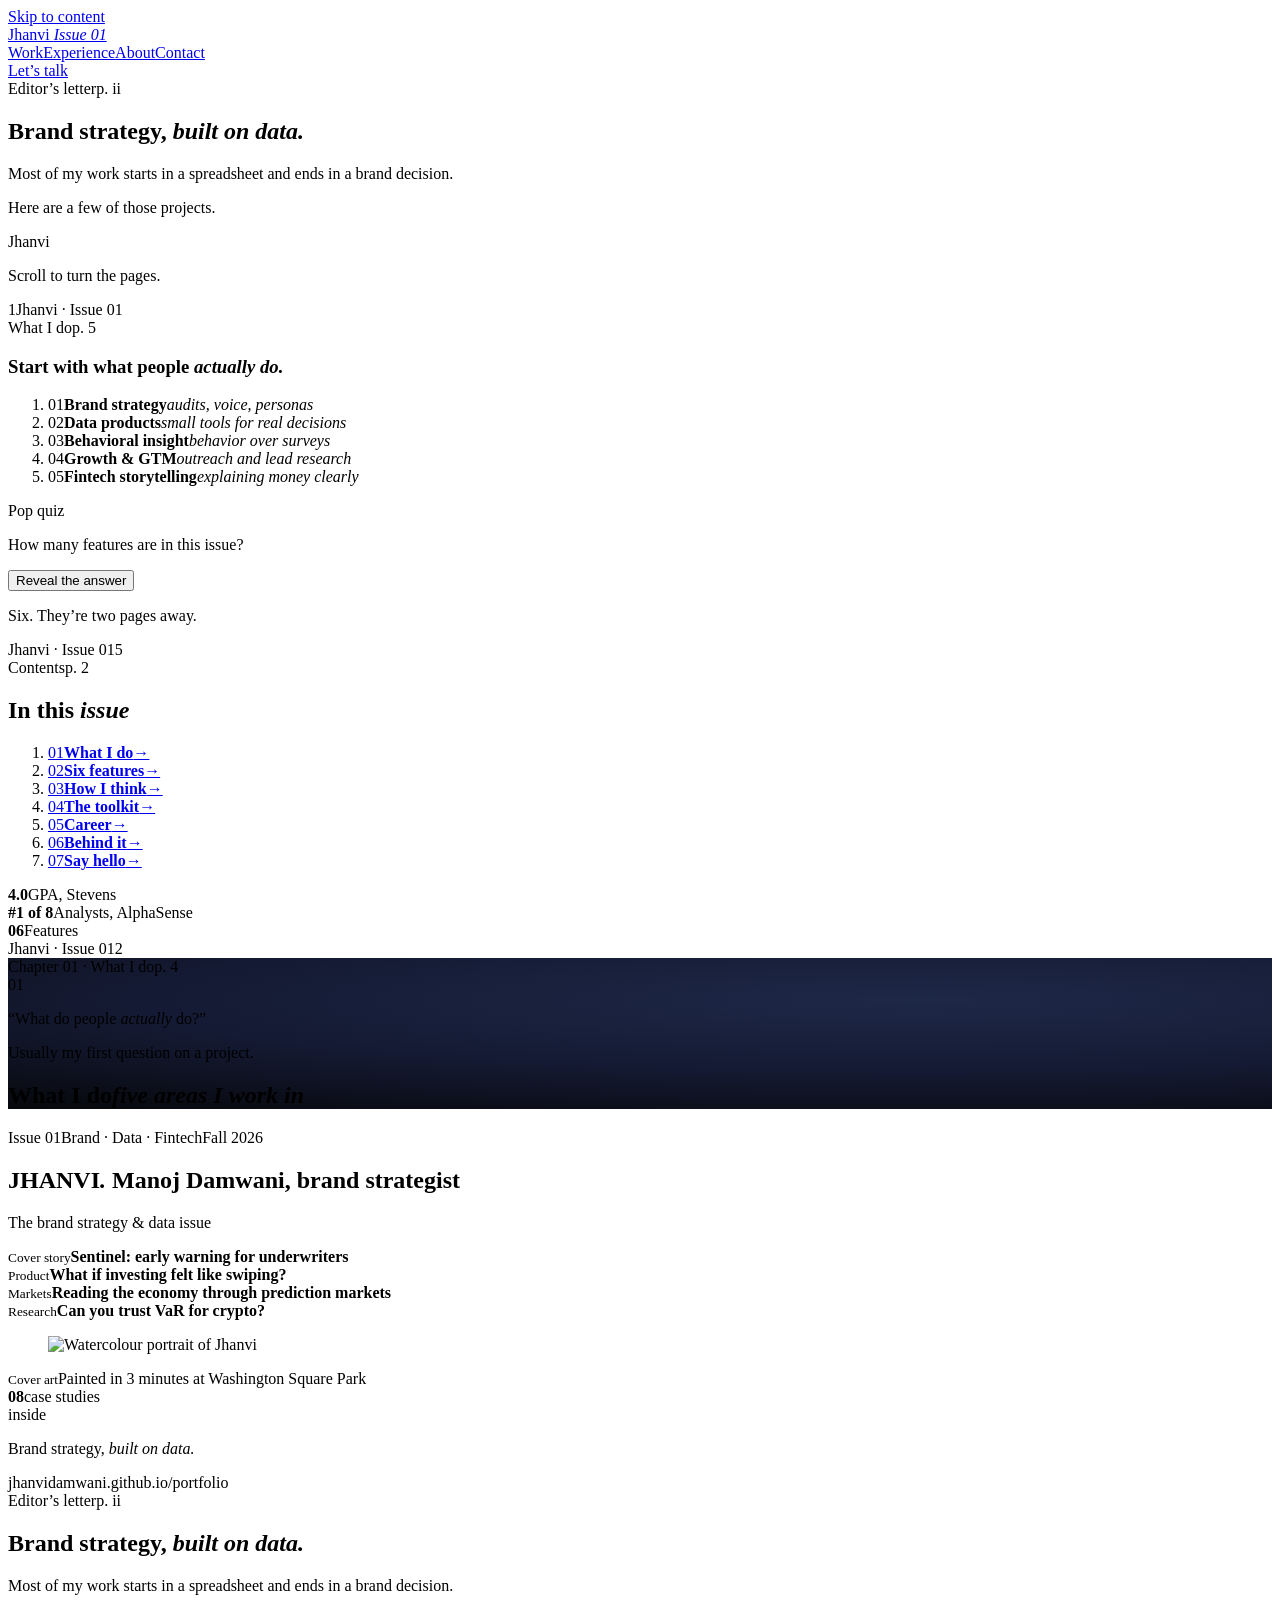
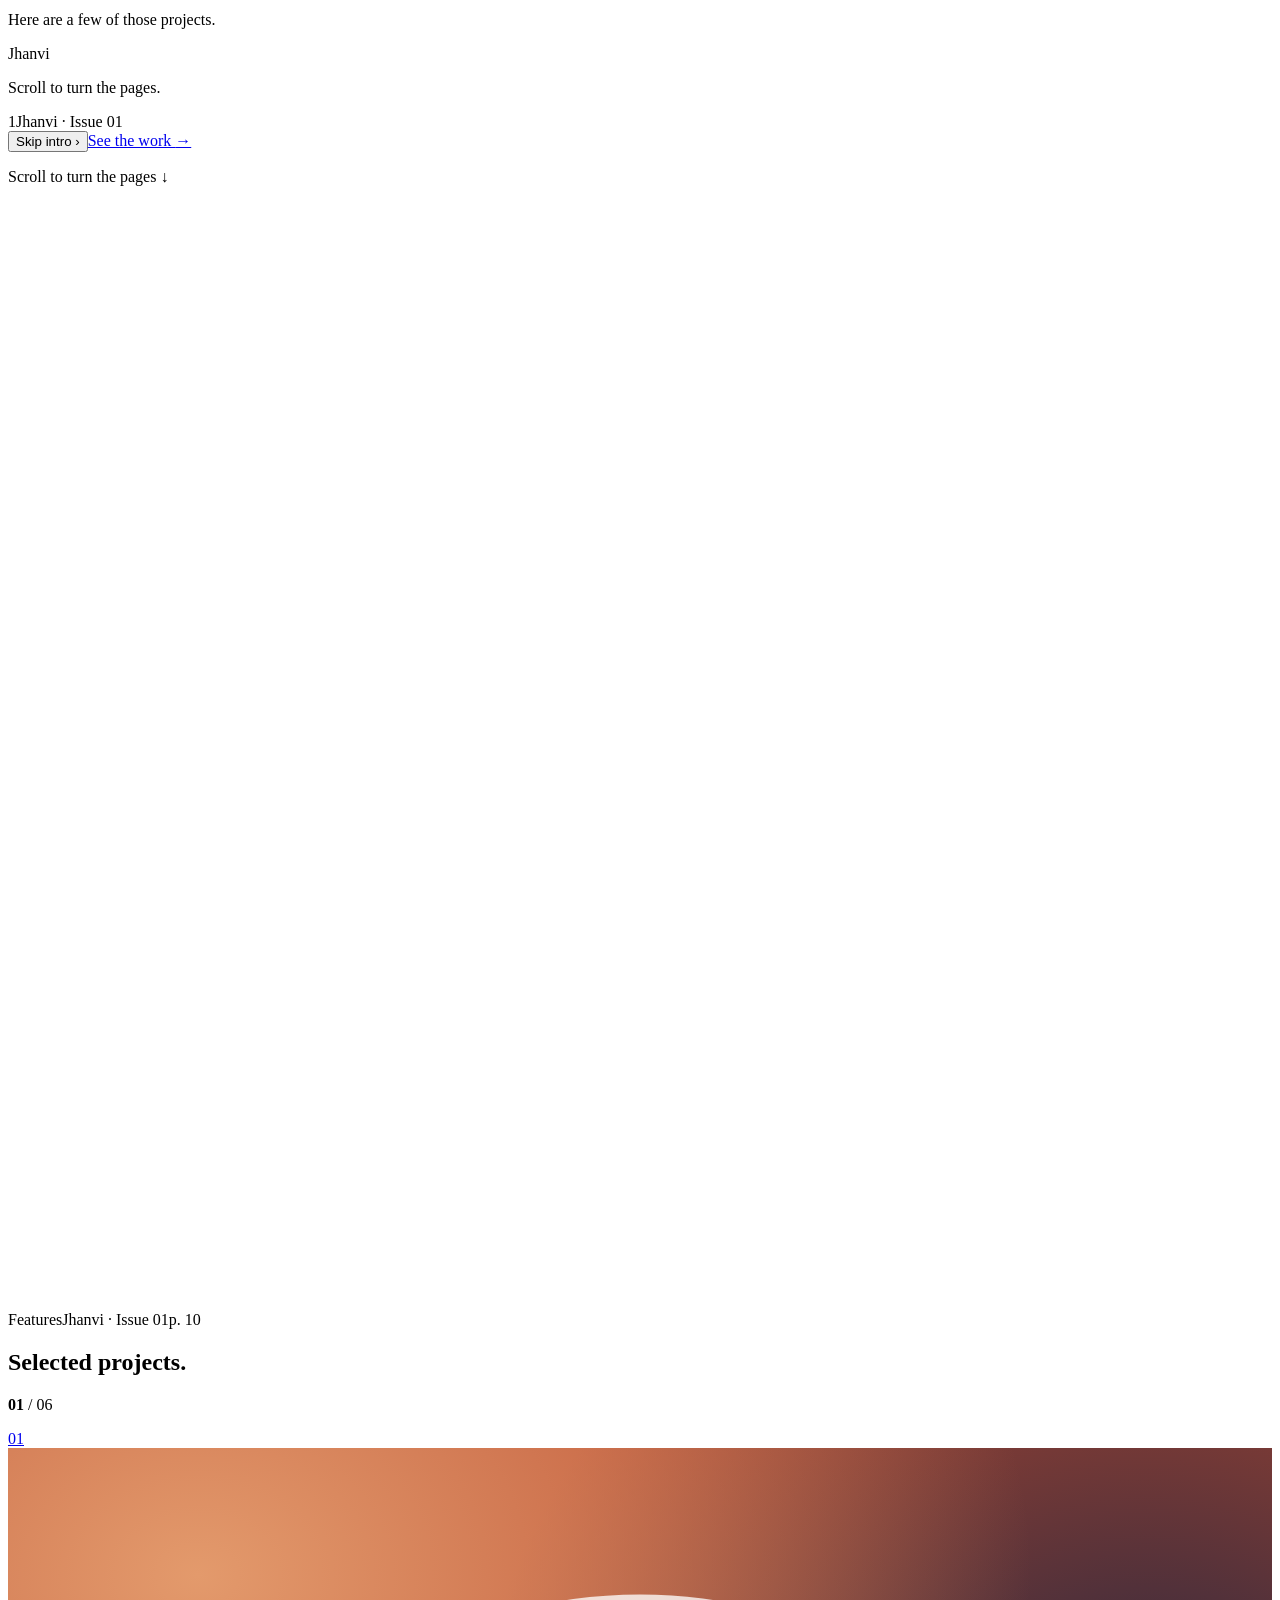
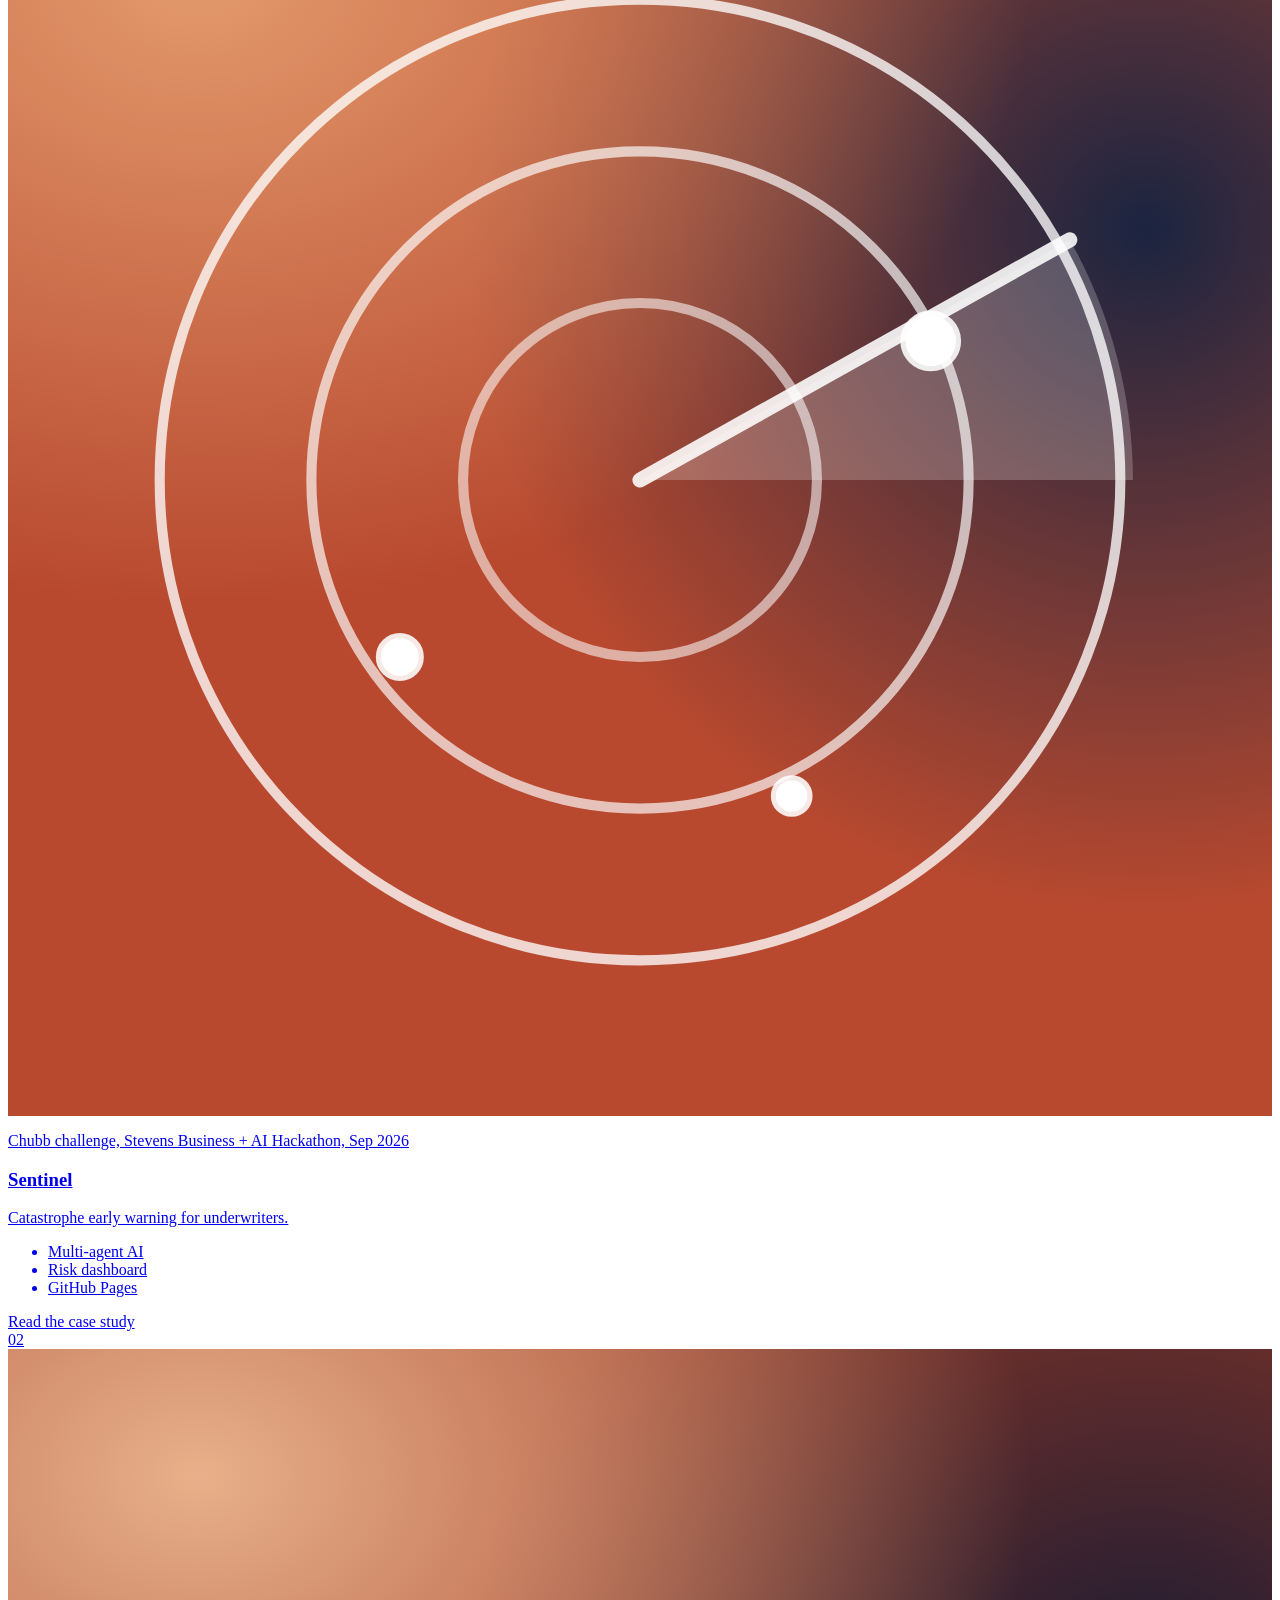
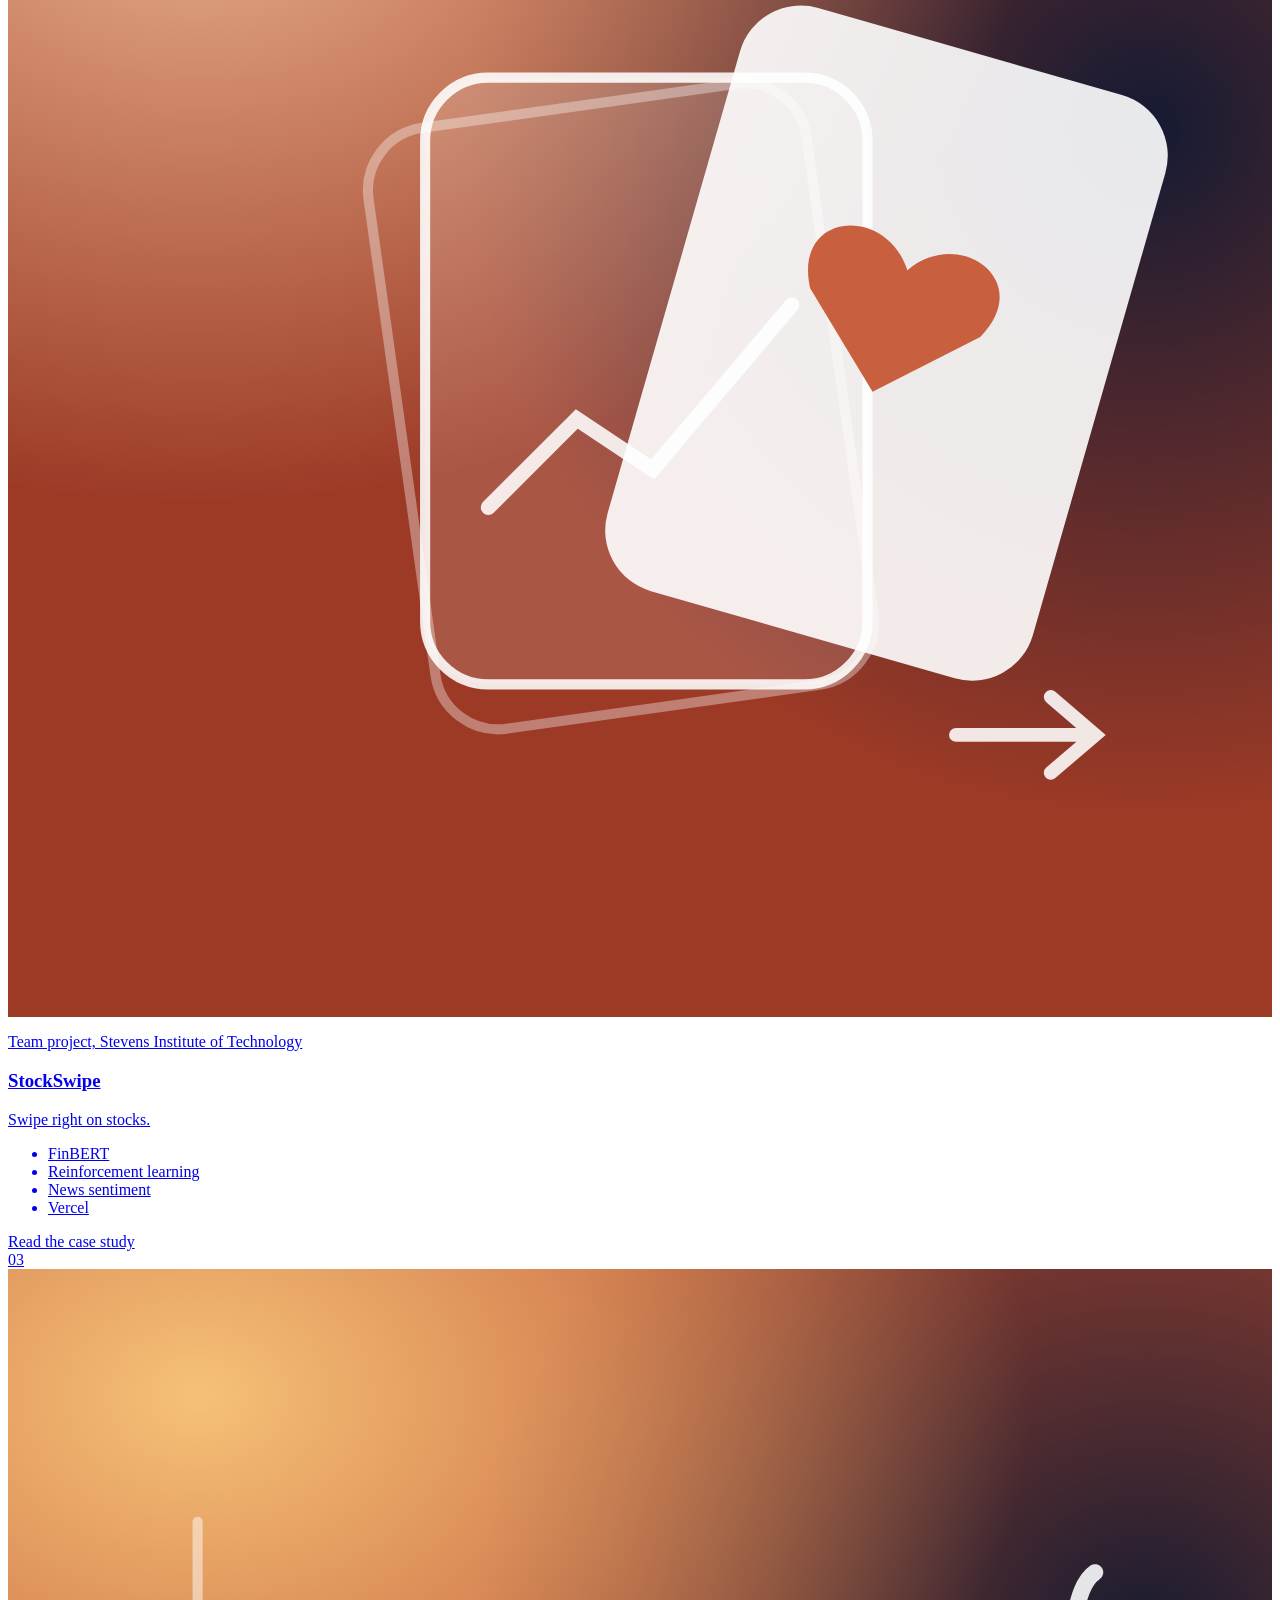
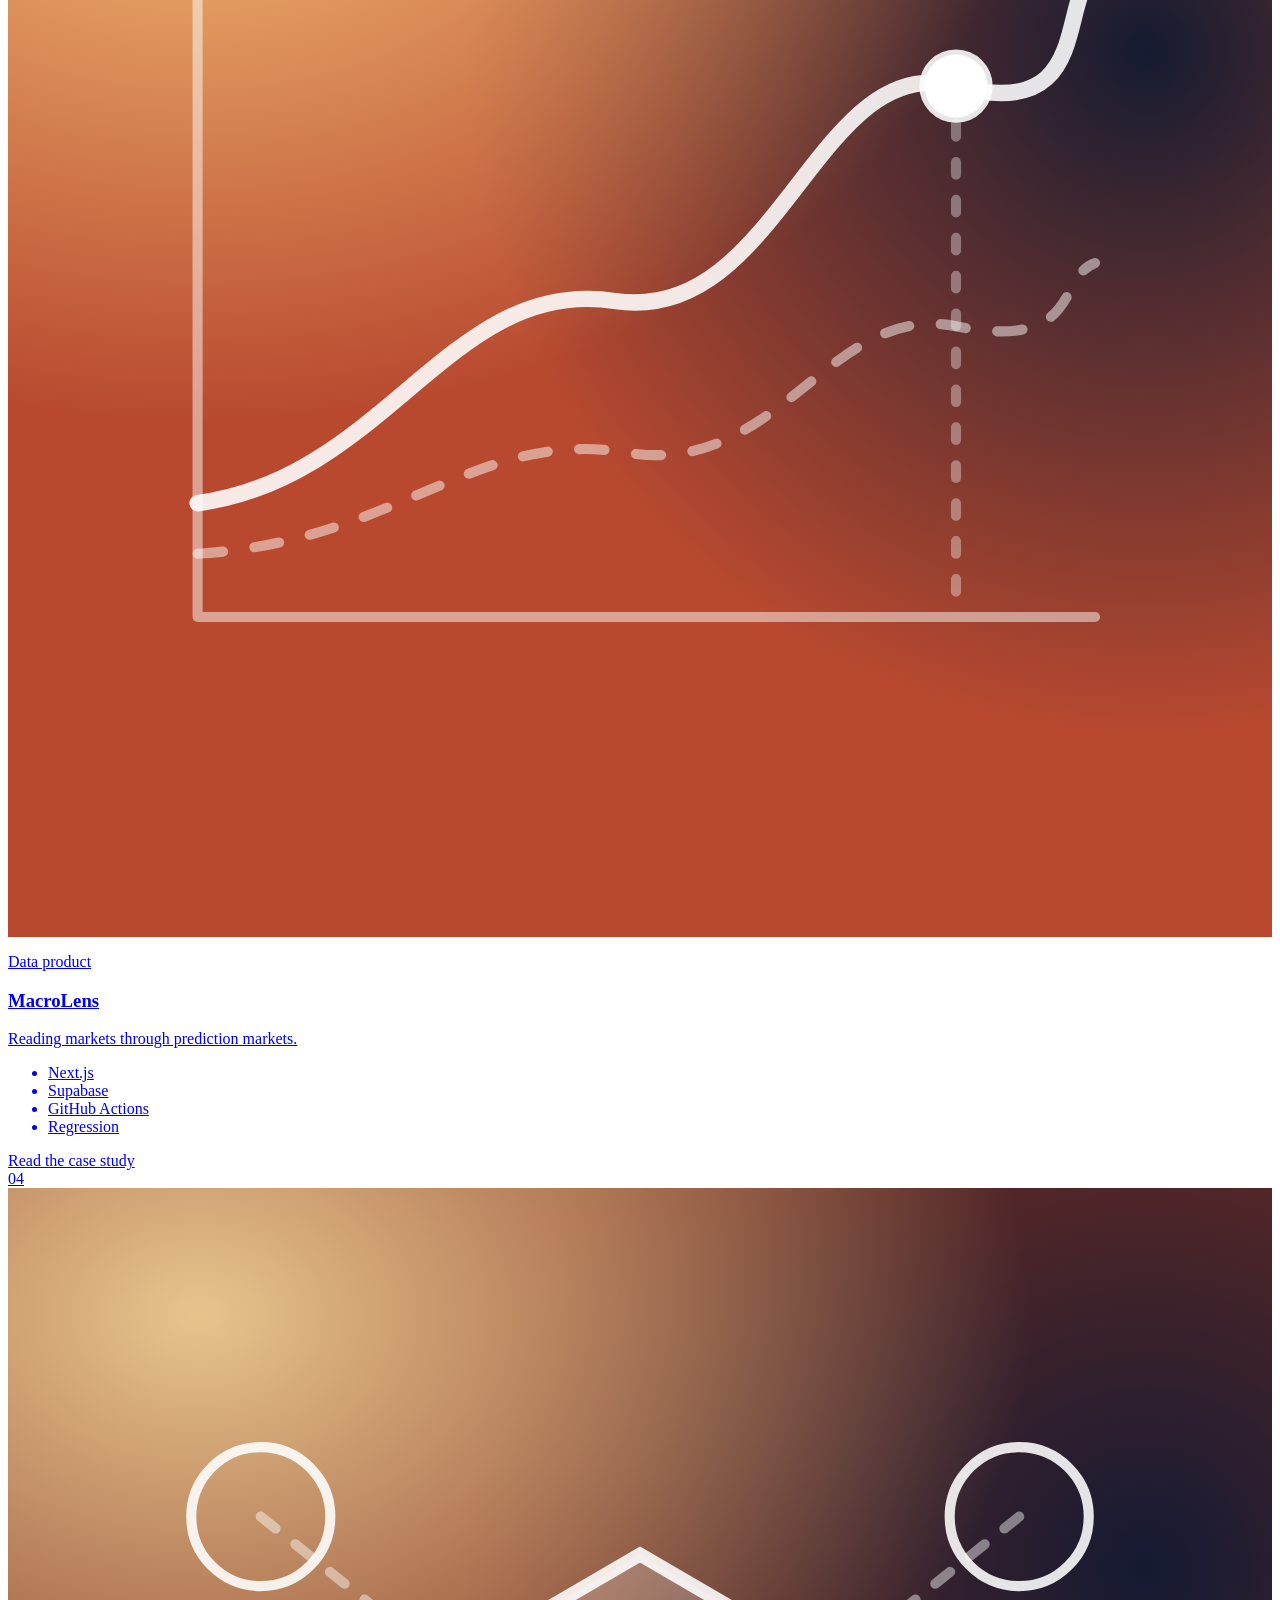
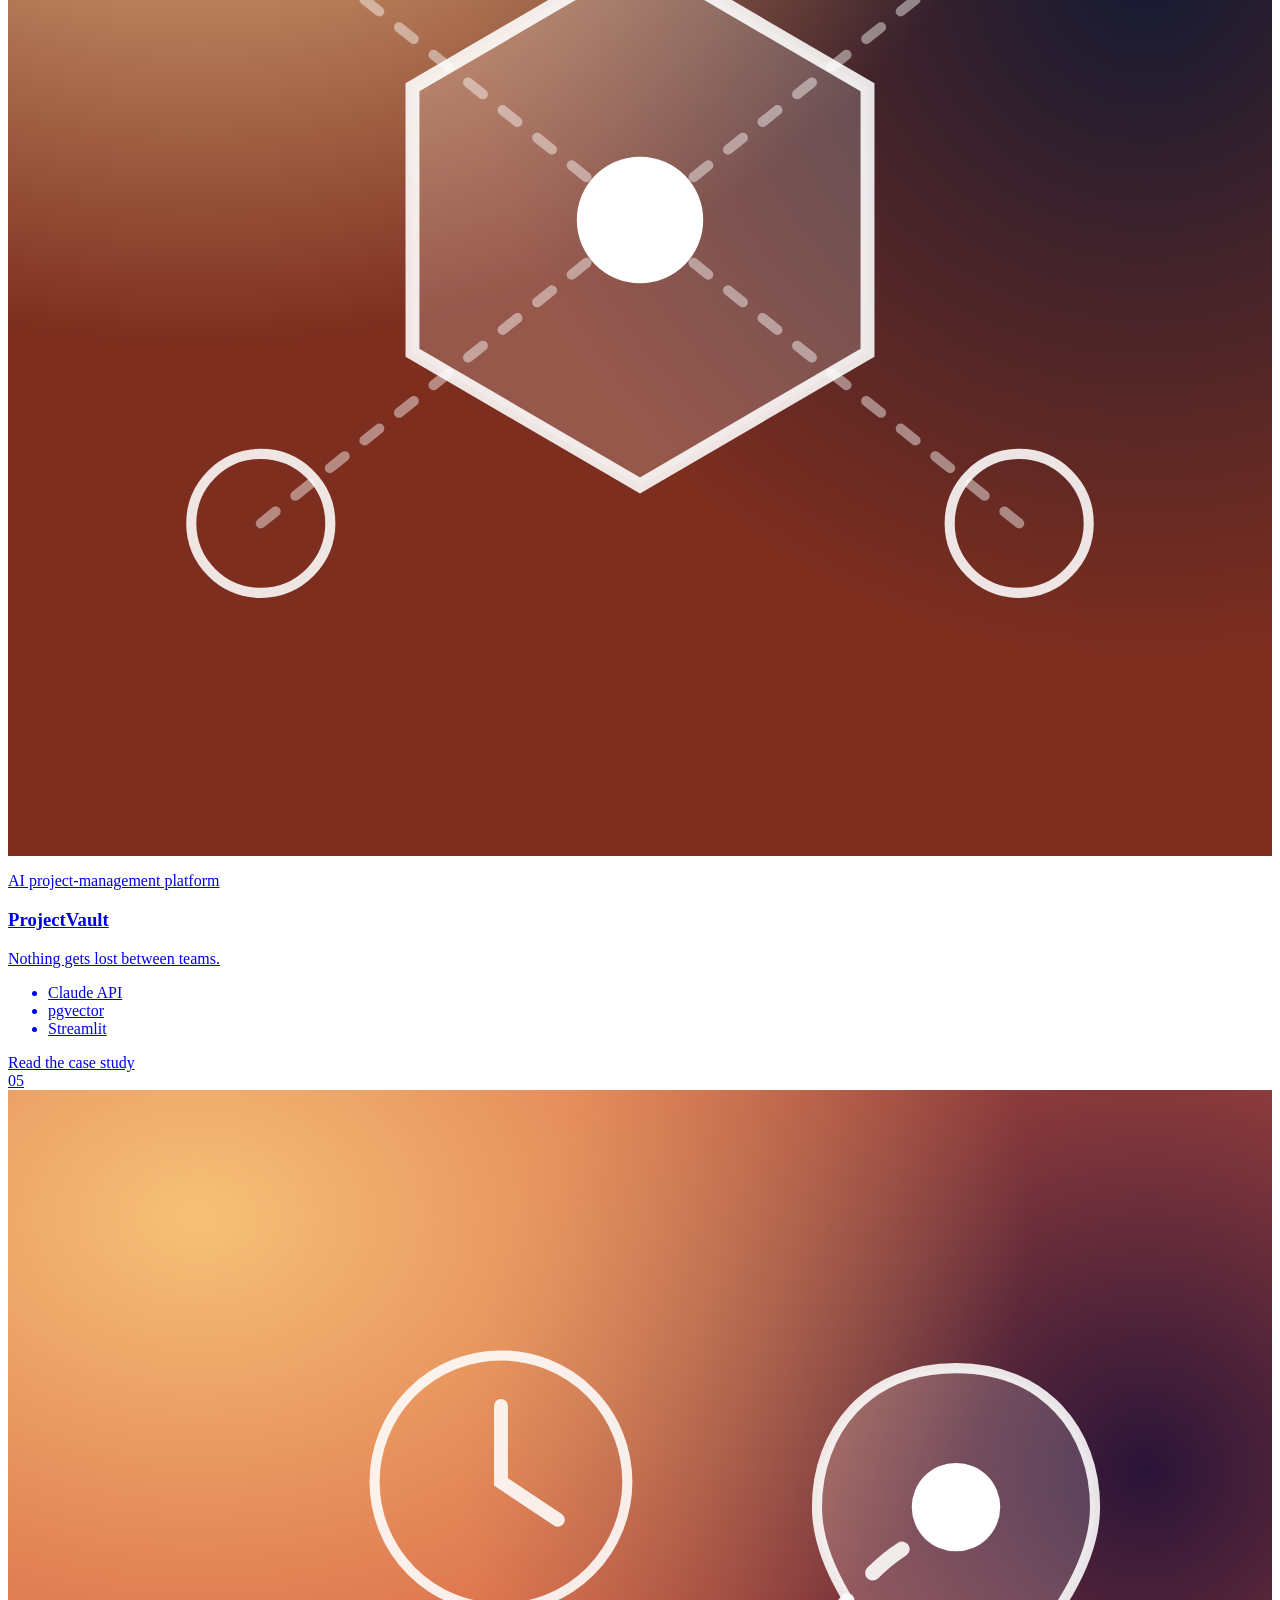
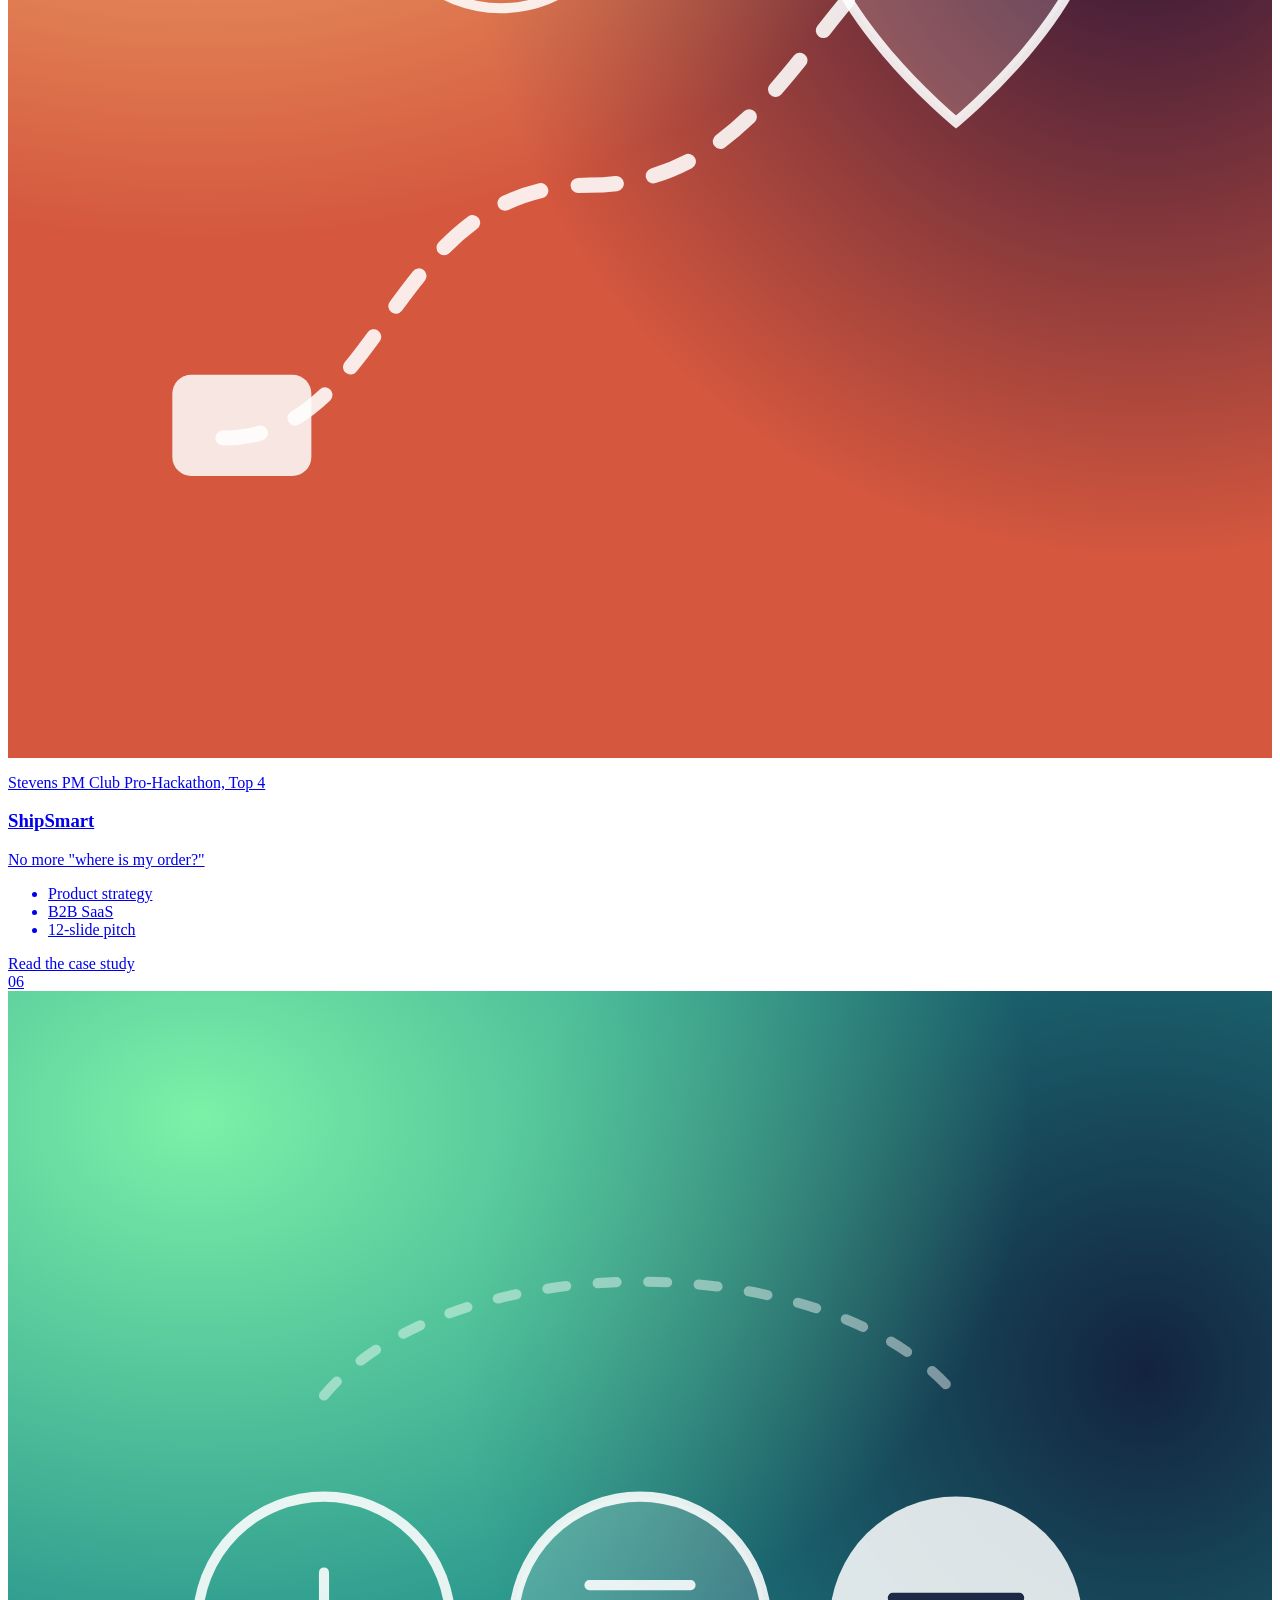
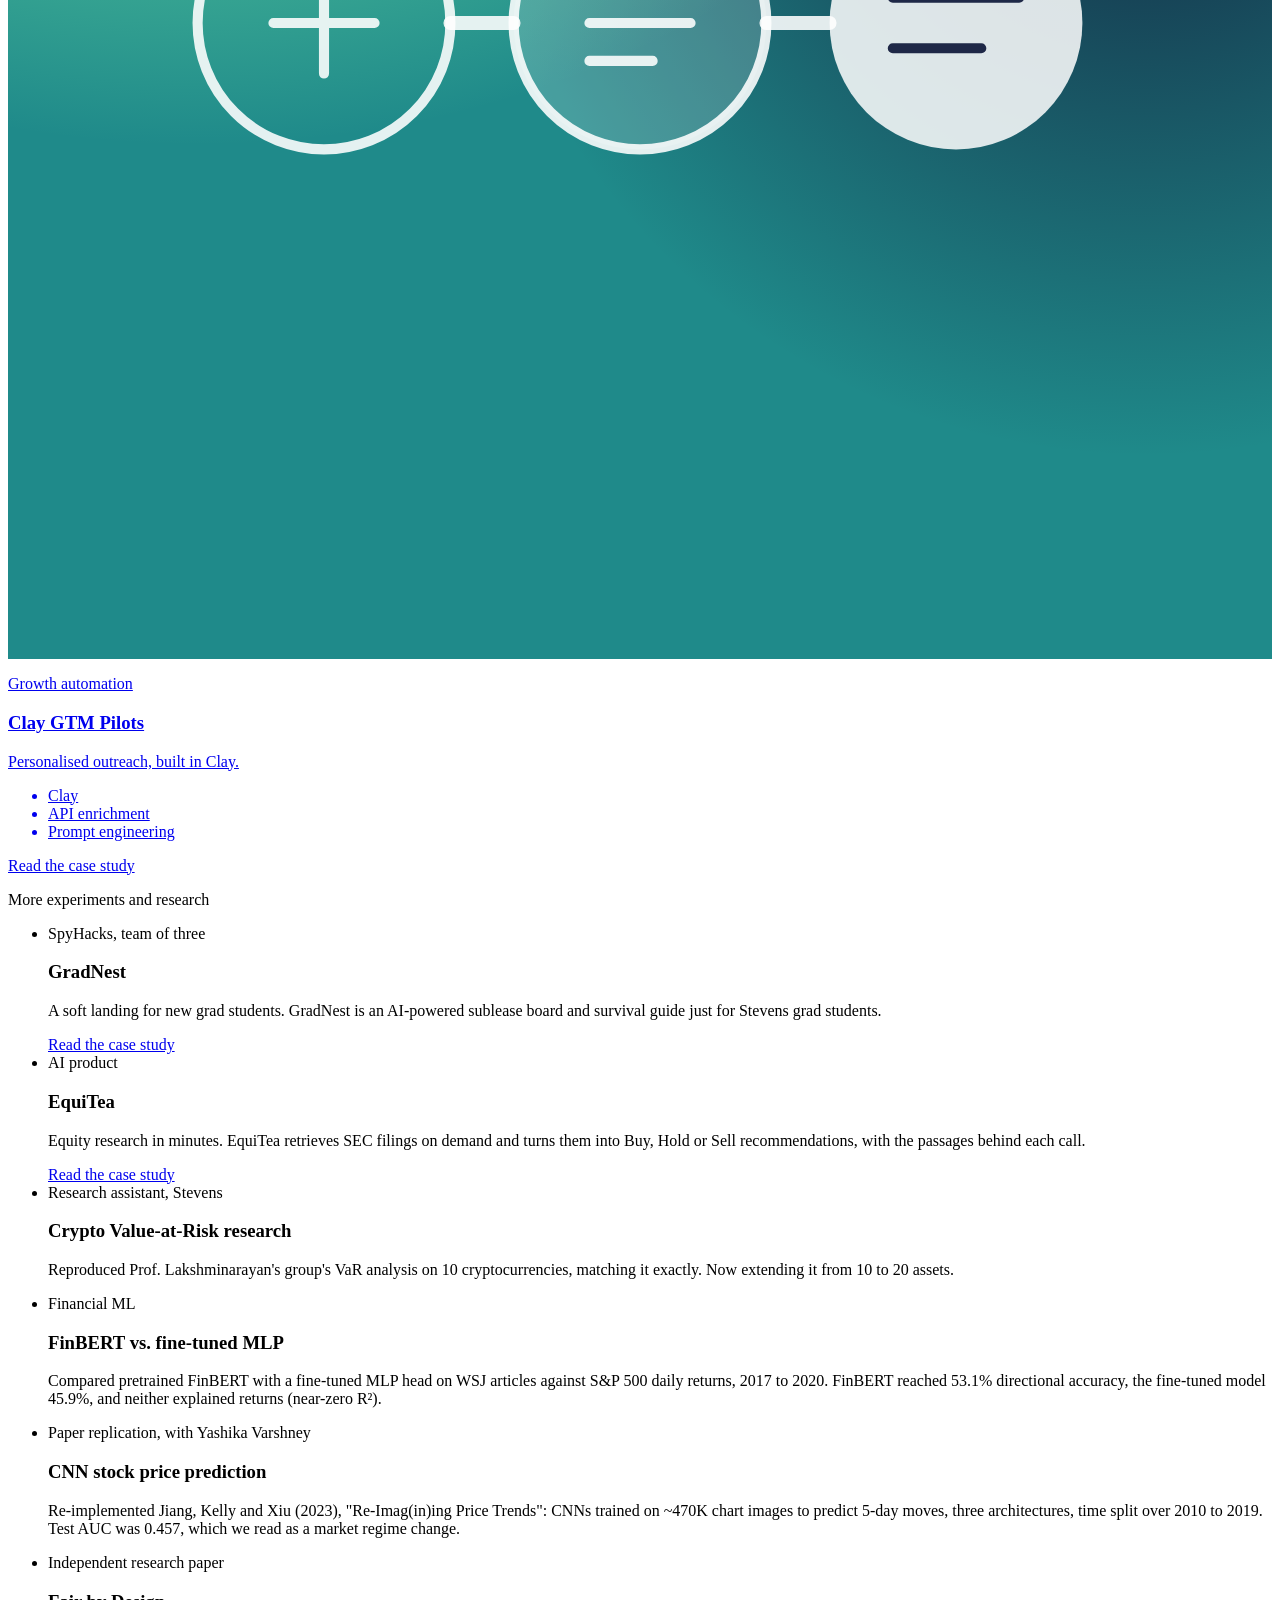
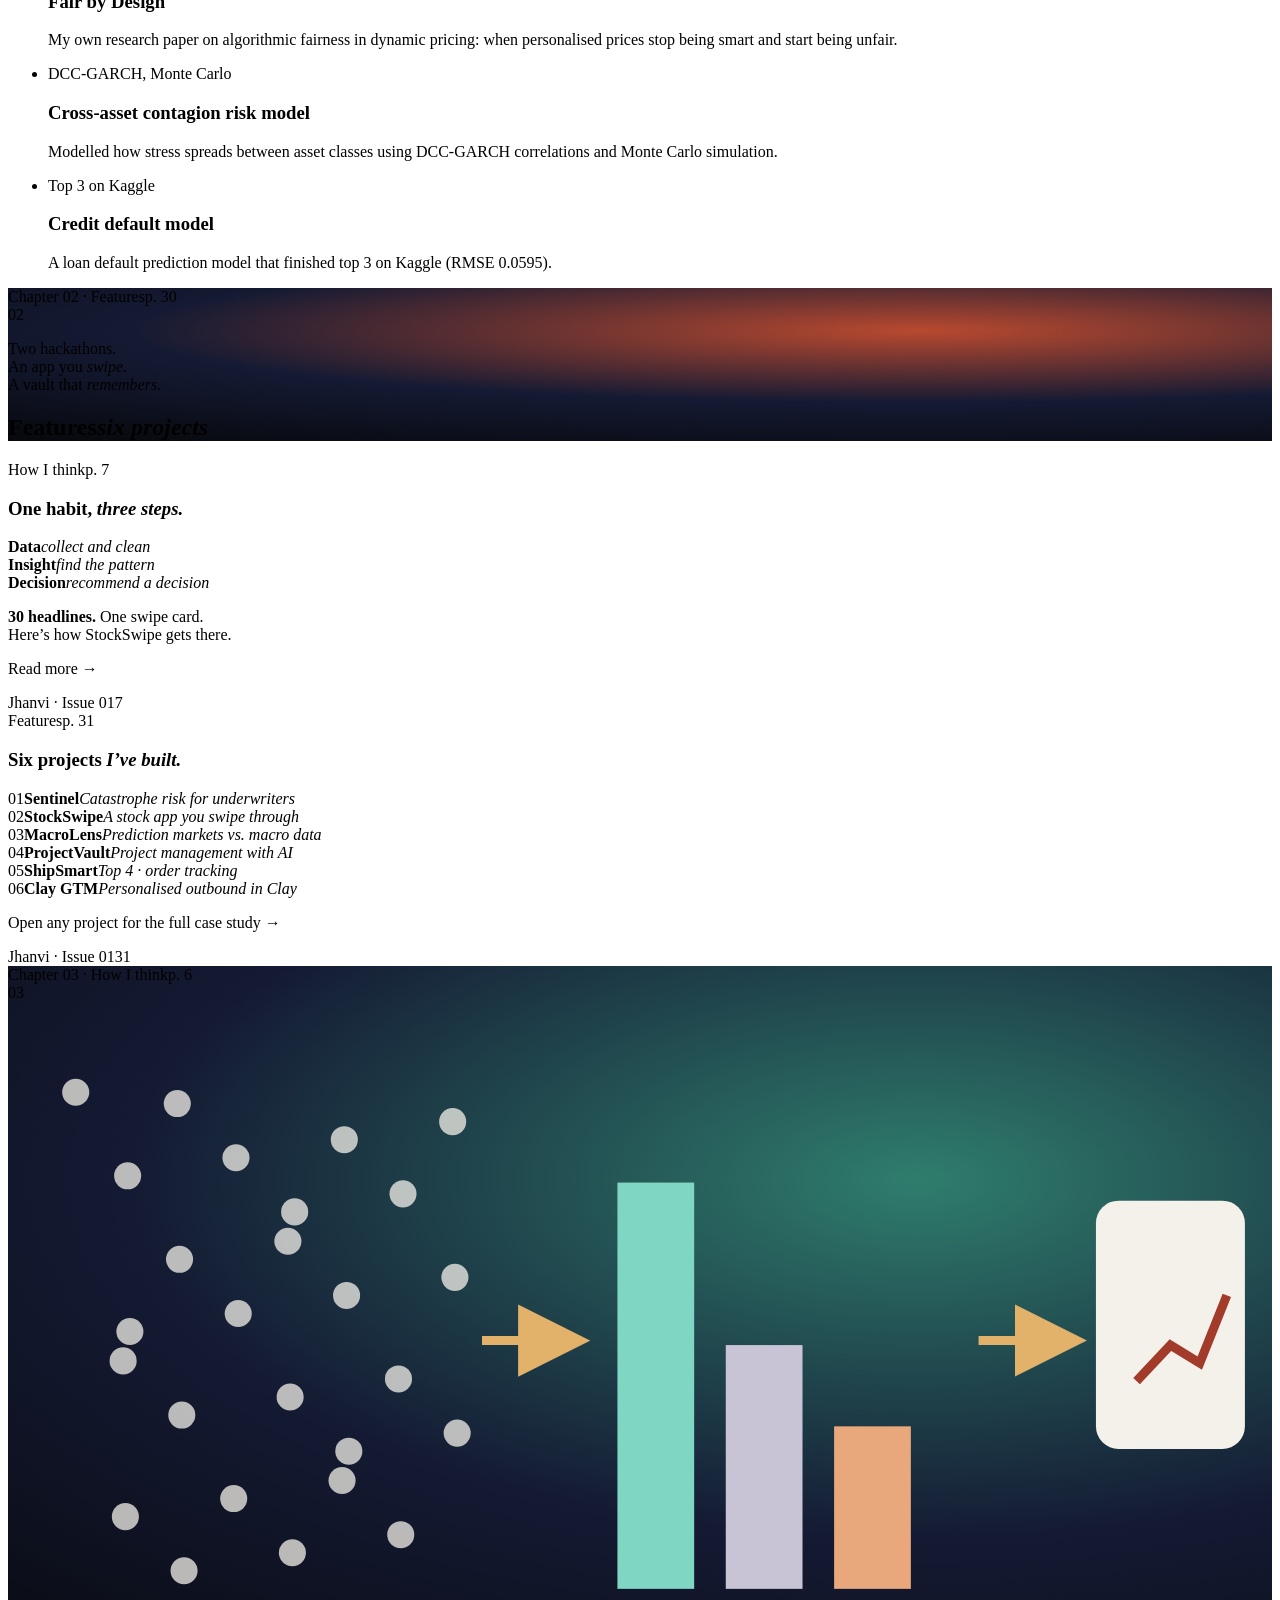
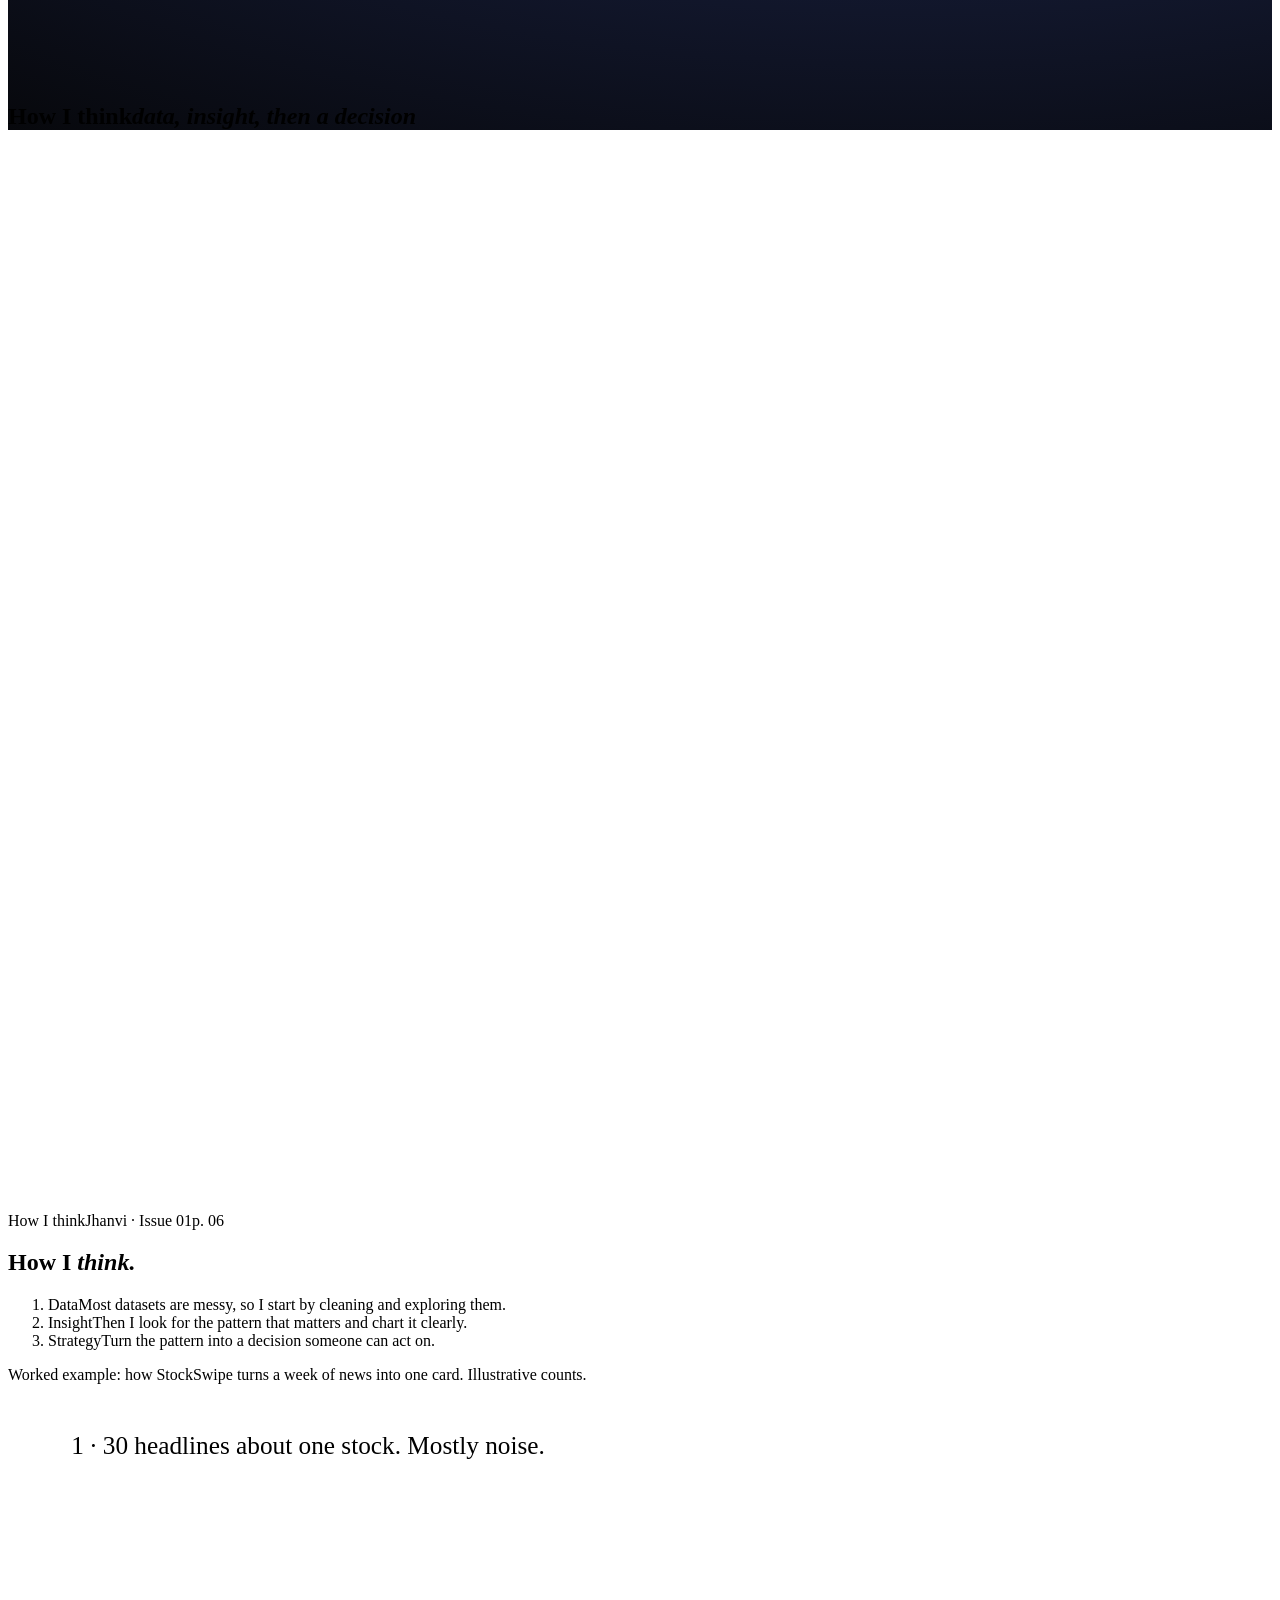
==== commit 91bc9560: "Calm pass: warm editorial palette instead of purple glow, no blend overlays or live blurs, plainer t" ====
--- a/index.html
+++ b/index.html
@@ -1,13 +1,13 @@
-<!DOCTYPE html><!--0HH_CkA5Vn_2QfmazWGxm--><html lang="en"><head><meta charSet="utf-8"/><meta name="viewport" content="width=device-width, initial-scale=1"/><link rel="preload" as="image" href="/portfolio/jhanvi-sketch.jpg"/><link rel="preload" as="image" href="/portfolio/jhanvi-portrait.jpg"/><link rel="stylesheet" href="/portfolio/_next/static/css/2fe7b098c49f3aca.css" data-precedence="next"/><link rel="stylesheet" href="/portfolio/_next/static/css/7eb0da3212790b80.css" data-precedence="next"/><link rel="stylesheet" href="/portfolio/_next/static/css/130ccf03abca6bda.css" data-precedence="next"/><link rel="preload" as="script" fetchPriority="low" href="/portfolio/_next/static/chunks/webpack-c611c25453d09a01.js"/><script src="/portfolio/_next/static/chunks/4bd1b696-c023c6e3521b1417.js" async=""></script><script src="/portfolio/_next/static/chunks/255-6bd8657779290947.js" async=""></script><script src="/portfolio/_next/static/chunks/main-app-77271f68ccd97830.js" async=""></script><script src="/portfolio/_next/static/chunks/619-ba102abea3e3d0e4.js" async=""></script><script src="/portfolio/_next/static/chunks/app/layout-0cfb914c00aab0e1.js" async=""></script><script src="/portfolio/_next/static/chunks/b536a0f1-920abf809697d234.js" async=""></script><script src="/portfolio/_next/static/chunks/bd904a5c-647b9036686e5866.js" async=""></script><script src="/portfolio/_next/static/chunks/app/page-616117b3682822de.js" async=""></script><meta name="theme-color" content="#f5f2ec"/><title>Jhanvi Manoj Damwani, brand strategist &amp; creative technologist</title><meta name="description" content="Brand strategist and creative technologist in Jersey City. Before anything gets designed, I look at the numbers: what competitors are doing, how customers actually behave, who is really buying. Then I help decide what the brand should say."/><meta property="og:title" content="Jhanvi Manoj Damwani"/><meta property="og:description" content="Brand strategist and creative technologist in Jersey City. Before anything gets designed, I look at the numbers: what competitors are doing, how customers actually behave, who is really buying. Then I help decide what the brand should say."/><meta property="og:type" content="website"/><meta name="twitter:card" content="summary"/><meta name="twitter:title" content="Jhanvi Manoj Damwani"/><meta name="twitter:description" content="Brand strategist and creative technologist in Jersey City. Before anything gets designed, I look at the numbers: what competitors are doing, how customers actually behave, who is really buying. Then I help decide what the brand should say."/><script>document.documentElement.classList.add('js')</script><script src="/portfolio/_next/static/chunks/polyfills-42372ed130431b0a.js" noModule=""></script></head><body><div hidden=""><!--$--><!--/$--></div><div class="progress" aria-hidden="true"><div></div></div><a href="#main" class="skip">Skip to content</a><header class="nav-wrap"><nav class="nav" aria-label="Main"><a class="nav-name" href="/portfolio/">Jhanvi <em>Issue 01</em></a><div class="nav-links"><a class="nav-work" href="/portfolio/#work">Work</a><a href="/portfolio/#experience">Experience</a><a href="/portfolio/#about">About</a><a href="/portfolio/#contact">Contact</a></div><a href="mailto:jhanvidamwani07@gmail.com" class="nav-cta">Let’s talk</a></nav></header><main id="main"><div class="store" aria-hidden="true"><div class="store-black"></div></div><span id="issue" class="mj-top-anchor"></span><section class="mj" style="height:312.79999999999995vh" aria-label="The issue"><div class="mj-stage"><div class="mj-cam"><div class="mj-spread"><div class="mj-pg mj-l"><div class="mz-page mt-letter"><div class="mz-run"><span>Editor’s letter</span><span>p. <!-- -->ii</span></div><h2 class="mz-h">Brand strategy, <em>built on data.</em></h2><p class="mt-hook">Every brand I admire started with a number someone took seriously.</p><p class="mt-line">This issue is about that habit.</p><p class="mz-sig">Jhanvi</p><p class="mt-cue">Scroll, and the pages turn themselves.</p><div class="mz-folio"><span>1</span><span>Jhanvi · Issue 01</span></div></div></div><div class="mj-pg mj-r"><div class="mz-page"><div class="mz-run"><span>What I do</span><span>p. <!-- -->5</span></div><h3 class="mz-sec-h">Start with what people <em>actually do.</em></h3><ol class="mt-five"><li><span>01</span><b>Brand strategy</b><i>audits, voice, personas</i></li><li><span>02</span><b>Data products</b><i>one tool, one decision</i></li><li><span>03</span><b>Behavioral insight</b><i>what people do, not say</i></li><li><span>04</span><b>Growth &amp; GTM</b><i>outreach that sounds human</i></li><li><span>05</span><b>Fintech storytelling</b><i>money, made easy to trust</i></li></ol><aside class="mz-quiz mj-quiz"><span class="mz-quiz-tag">Pop quiz</span><p class="mz-quiz-q">How many features are in this issue?</p><button type="button" class="mz-quiz-btn" aria-expanded="false">Reveal the answer</button><p class="mz-quiz-a" aria-hidden="true">Six. They’re two pages away.</p></aside><div class="mz-folio"><span>Jhanvi · Issue 01</span><span>5</span></div></div></div><div class="mj-leaf"><div class="mj-face mj-front"><div class="mz-page"><div class="mz-run"><span>Contents</span><span>p. <!-- -->2</span></div><h2 class="mz-ct">In this <em>issue</em></h2><ol class="mz-toc mt-toc"><li><a href="#issue"><span class="n">01</span><span class="t"><b>What I do</b></span><span class="p">→</span></a></li><li><a href="#work"><span class="n">02</span><span class="t"><b>Six features</b></span><span class="p">→</span></a></li><li><a href="#think"><span class="n">03</span><span class="t"><b>How I think</b></span><span class="p">→</span></a></li><li><a href="#stack"><span class="n">04</span><span class="t"><b>The toolkit</b></span><span class="p">→</span></a></li><li><a href="#experience"><span class="n">05</span><span class="t"><b>Career</b></span><span class="p">→</span></a></li><li><a href="#about"><span class="n">06</span><span class="t"><b>Behind it</b></span><span class="p">→</span></a></li><li><a href="#contact"><span class="n">07</span><span class="t"><b>Say hello</b></span><span class="p">→</span></a></li></ol><div class="mz-stats"><div><b>4.0</b><span>GPA, Stevens</span></div><div><b>#1 of 8</b><span>Analysts, AlphaSense</span></div><div><b>06</b><span>Features</span></div></div><div class="mz-folio"><span>Jhanvi · Issue 01</span><span>2</span></div></div></div><div class="mj-face mj-back"><div class="mj-open" style="background:radial-gradient(120% 90% at 72% 28%, #3b3f9a 0%, #141a33 52%, #07080c 100%)"><div class="mz-run mz-run-inv"><span>Chapter 01 · What I do</span><span>p. <!-- -->4</span></div><span class="mj-num" aria-hidden="true">01</span><div class="mj-ill"><p class="mt-big-q">“What do people <em>actually</em> do?”</p><p class="mt-small">The question I start every project with.</p></div><h2 class="mj-title">What I do<em>five things, one habit</em></h2></div></div><div class="mj-leaf-sh"></div></div><div class="mj-leaf mj-cover"><div class="mj-face mj-front"><div class="mc"><div class="mc-top"><span>Issue 01</span><span>Brand · Data · Fintech</span><span>Fall 2026</span></div><h1 class="mc-mast">JHANVI<i>.</i><span class="sr-only"> Manoj Damwani, brand strategist</span></h1><p class="mc-tag">The brand strategy &amp; data issue</p><div class="mc-lines"><div><small>Cover story</small><b>Sentinel: early warning for underwriters</b></div><div><small>Product</small><b>What if investing felt like swiping?</b></div><div><small>Markets</small><b>Reading the economy through prediction markets</b></div><div><small>Research</small><b>Can you trust VaR for crypto?</b></div></div><figure class="mc-art"><img src="/portfolio/jhanvi-sketch.jpg" alt="Watercolour portrait of Jhanvi" width="1020" height="850"/></figure><div class="mc-bubble"><small>Cover art</small>Painted in 3 minutes at Washington Square Park</div><div class="mc-badge"><b>08</b><span>case studies<br/>inside</span></div><p class="mc-head">Brand strategy, <em>built on data.</em></p><div class="mc-foot"><div class="dk-bars"><i style="width:3px"></i><i style="width:1px"></i><i style="width:1px"></i><i style="width:1px"></i><i style="width:1px"></i><i style="width:1px"></i><i style="width:1px"></i><i style="width:1px"></i><i style="width:3px"></i><i style="width:3px"></i><i style="width:3px"></i><i style="width:1px"></i><i style="width:1px"></i><i style="width:1px"></i><i style="width:1px"></i><i style="width:1px"></i><i style="width:1px"></i><i style="width:1px"></i><i style="width:3px"></i><i style="width:3px"></i><i style="width:3px"></i><i style="width:1px"></i><i style="width:1px"></i><i style="width:1px"></i><i style="width:1px"></i><i style="width:1px"></i><i style="width:1px"></i><i style="width:1px"></i><i style="width:3px"></i><i style="width:3px"></i><i style="width:3px"></i><i style="width:1px"></i><i style="width:1px"></i><i style="width:1px"></i></div><span>jhanvidamwani.github.io/portfolio</span></div></div></div><div class="mj-face mj-back"><div class="mz-page mt-letter"><div class="mz-run"><span>Editor’s letter</span><span>p. <!-- -->ii</span></div><h2 class="mz-h">Brand strategy, <em>built on data.</em></h2><p class="mt-hook">Every brand I admire started with a number someone took seriously.</p><p class="mt-line">This issue is about that habit.</p><p class="mz-sig">Jhanvi</p><p class="mt-cue">Scroll, and the pages turn themselves.</p><div class="mz-folio"><span>1</span><span>Jhanvi · Issue 01</span></div></div></div><div class="mj-leaf-sh"></div></div><div class="mj-spine"></div></div></div><div class="mj-fill"></div><button type="button" class="mj-skip">Skip intro ›</button><a href="#work" class="mj-towork">See the work <b>→</b></a><div class="mj-ui"><p class="mj-hint"><span class="mj-hint-dot"></span>Scroll to turn the pages <b>↓</b></p></div></div></section><section id="work" class="show tone-night sheet" data-folio="p. 10 · Features" style="--n:6" aria-labelledby="work-h"><div class="show-stage"><div class="show-head wrap"><div><p class="kicker"><span>Features</span><span class="kicker-mid">Jhanvi · Issue 01</span><span>p. 10</span></p><h2 id="work-h" class="h2" data-reveal="title">Things I’ve <span class="accent">actually</span> built.</h2></div><p class="show-count" aria-hidden="true"><b>01</b> / <!-- -->06</p></div><div class="show-rail"><div class="show-track"><article class="show-card"><a class="show-link" href="/portfolio/work/sentinel/"><span class="show-num">01</span><div class="show-art"><div class="art" style="background:radial-gradient(120% 90% at 15% 10%, #ff7a9a 0%, transparent 55%),
-          radial-gradient(90% 90% at 90% 30%, #2b1a5c 0%, transparent 60%),
-          radial-gradient(100% 100% at 50% 100%, #7b4dff 0%, transparent 70%), #7b4dff" aria-hidden="true"><svg viewBox="0 0 200 200" class="art-motif"><g fill="none" stroke="rgba(255,255,255,.88)" stroke-width="1.6" stroke-linecap="round"><circle cx="100" cy="100" r="28" opacity="0.64"></circle><circle cx="100" cy="100" r="52" opacity="0.76"></circle><circle cx="100" cy="100" r="76" opacity="0.88"></circle><path d="M100 100 L168 62" stroke-width="2.4"></path><path d="M100 100 L168 62 A78 78 0 0 1 178 100 Z" fill="rgba(255,255,255,.22)" stroke="none"></path><circle cx="146" cy="78" r="4" fill="#fff"></circle><circle cx="62" cy="128" r="3" fill="#fff"></circle><circle cx="124" cy="150" r="2.5" fill="#fff"></circle></g></svg></div></div><div class="show-text"><p class="show-ctx">Chubb challenge, Stevens Business + AI Hackathon, Sep 2026</p><h3>Sentinel</h3><p class="show-deck">Catastrophe early warning for underwriters.</p><ul class="show-stack"><li>Multi-agent AI</li><li>Risk dashboard</li><li>GitHub Pages</li></ul><span class="show-open">Read the case study</span></div></a></article><article class="show-card"><a class="show-link" href="/portfolio/work/stockswipe/"><span class="show-num">02</span><div class="show-art"><div class="art" style="background:radial-gradient(120% 90% at 15% 10%, #ff8fb8 0%, transparent 55%),
-          radial-gradient(90% 90% at 90% 30%, #1a1240 0%, transparent 60%),
-          radial-gradient(100% 100% at 50% 100%, #6a3fd8 0%, transparent 70%), #6a3fd8" aria-hidden="true"><svg viewBox="0 0 200 200" class="art-motif"><g fill="none" stroke="rgba(255,255,255,.88)" stroke-width="1.6" stroke-linecap="round"><rect x="62" y="56" width="70" height="96" rx="10" opacity=".4" transform="rotate(-8 97 104)"></rect><rect x="66" y="52" width="70" height="96" rx="10" fill="rgba(255,255,255,.14)"></rect><path d="M76 120 L90 106 L102 114 L124 88" stroke-width="2.4"></path><rect x="104" y="46" width="70" height="96" rx="10" fill="rgba(255,255,255,.9)" stroke="none" transform="rotate(16 139 94)"></rect><path d="M139 82 c-6 -9 -20 -4 -14 7 l14 13 l14 -13 c6 -11 -8 -16 -14 -7z" fill="#e0607a" stroke="none" transform="rotate(16 139 94)"></path><path d="M150 156 h22 m-7 -6 l7 6 l-7 6" stroke-width="2.2"></path></g></svg></div></div><div class="show-text"><p class="show-ctx">Team project, Stevens Institute of Technology</p><h3>StockSwipe</h3><p class="show-deck">Swipe right on stocks.</p><ul class="show-stack"><li>FinBERT</li><li>Reinforcement learning</li><li>News sentiment</li><li>Vercel</li></ul><span class="show-open">Read the case study</span></div></a></article><article class="show-card"><a class="show-link" href="/portfolio/work/macrolens/"><span class="show-num">03</span><div class="show-art"><div class="art" style="background:radial-gradient(120% 90% at 15% 10%, #f6c177 0%, transparent 55%),
-          radial-gradient(90% 90% at 90% 30%, #24123f 0%, transparent 60%),
-          radial-gradient(100% 100% at 50% 100%, #c2477a 0%, transparent 70%), #c2477a" aria-hidden="true"><svg viewBox="0 0 200 200" class="art-motif"><g fill="none" stroke="rgba(255,255,255,.88)" stroke-width="1.6" stroke-linecap="round"><path d="M30 150 H172 M30 150 V40" opacity=".55"></path><path d="M30 132 C60 128 70 96 96 100 S128 60 150 66 S166 52 172 48" stroke-width="2.6"></path><path d="M30 140 C62 138 74 120 98 124 S130 100 150 104 S166 96 172 94" opacity=".55" stroke-dasharray="4 5"></path><circle cx="150" cy="66" r="5" fill="#fff"></circle><path d="M150 66 V150" opacity=".4" stroke-dasharray="2 4"></path></g></svg></div></div><div class="show-text"><p class="show-ctx">Data product</p><h3>MacroLens</h3><p class="show-deck">Reading markets through prediction markets.</p><ul class="show-stack"><li>Next.js</li><li>Supabase</li><li>GitHub Actions</li><li>Regression</li></ul><span class="show-open">Read the case study</span></div></a></article><article class="show-card"><a class="show-link" href="/portfolio/work/projectvault/"><span class="show-num">04</span><div class="show-art"><div class="art" style="background:radial-gradient(120% 90% at 15% 10%, #b69cff 0%, transparent 55%),
-          radial-gradient(90% 90% at 90% 30%, #1c1240 0%, transparent 60%),
-          radial-gradient(100% 100% at 50% 100%, #4b2fb8 0%, transparent 70%), #4b2fb8" aria-hidden="true"><svg viewBox="0 0 200 200" class="art-motif"><g fill="none" stroke="rgba(255,255,255,.88)" stroke-width="1.6" stroke-linecap="round"><path d="M100 58 L136 79 V121 L100 142 L64 121 V79 Z" fill="rgba(255,255,255,.2)" stroke-width="2.2"></path><circle cx="100" cy="100" r="10" fill="#fff" stroke="none"></circle><g><circle cx="40" cy="52" r="11"></circle><path d="M40 52 L100 100" opacity=".5" stroke-dasharray="3 4"></path></g><g><circle cx="160" cy="52" r="11"></circle><path d="M160 52 L100 100" opacity=".5" stroke-dasharray="3 4"></path></g><g><circle cx="40" cy="148" r="11"></circle><path d="M40 148 L100 100" opacity=".5" stroke-dasharray="3 4"></path></g><g><circle cx="160" cy="148" r="11"></circle><path d="M160 148 L100 100" opacity=".5" stroke-dasharray="3 4"></path></g></g></svg></div></div><div class="show-text"><p class="show-ctx">AI project-management platform</p><h3>ProjectVault</h3><p class="show-deck">Nothing gets lost between teams.</p><ul class="show-stack"><li>Claude API</li><li>pgvector</li><li>Streamlit</li></ul><span class="show-open">Read the case study</span></div></a></article><article class="show-card"><a class="show-link" href="/portfolio/work/shipsmart/"><span class="show-num">05</span><div class="show-art"><div class="art" style="background:radial-gradient(120% 90% at 15% 10%, #f6c177 0%, transparent 55%),
+<!DOCTYPE html><!--0HH_CkA5Vn_2QfmazWGxm--><html lang="en"><head><meta charSet="utf-8"/><meta name="viewport" content="width=device-width, initial-scale=1"/><link rel="preload" as="image" href="/portfolio/jhanvi-sketch.jpg"/><link rel="preload" as="image" href="/portfolio/jhanvi-portrait.jpg"/><link rel="stylesheet" href="/portfolio/_next/static/css/2fe7b098c49f3aca.css" data-precedence="next"/><link rel="stylesheet" href="/portfolio/_next/static/css/7eb0da3212790b80.css" data-precedence="next"/><link rel="stylesheet" href="/portfolio/_next/static/css/130ccf03abca6bda.css" data-precedence="next"/><link rel="preload" as="script" fetchPriority="low" href="/portfolio/_next/static/chunks/webpack-c611c25453d09a01.js"/><script src="/portfolio/_next/static/chunks/4bd1b696-c023c6e3521b1417.js" async=""></script><script src="/portfolio/_next/static/chunks/255-6bd8657779290947.js" async=""></script><script src="/portfolio/_next/static/chunks/main-app-77271f68ccd97830.js" async=""></script><script src="/portfolio/_next/static/chunks/619-ba102abea3e3d0e4.js" async=""></script><script src="/portfolio/_next/static/chunks/app/layout-0cfb914c00aab0e1.js" async=""></script><script src="/portfolio/_next/static/chunks/b536a0f1-920abf809697d234.js" async=""></script><script src="/portfolio/_next/static/chunks/bd904a5c-647b9036686e5866.js" async=""></script><script src="/portfolio/_next/static/chunks/app/page-616117b3682822de.js" async=""></script><meta name="theme-color" content="#f5f2ec"/><title>Jhanvi Manoj Damwani, brand strategist &amp; creative technologist</title><meta name="description" content="Brand strategist and creative technologist in Jersey City. Before anything gets designed, I look at the numbers: what competitors are doing, how customers actually behave, who is really buying. Then I help decide what the brand should say."/><meta property="og:title" content="Jhanvi Manoj Damwani"/><meta property="og:description" content="Brand strategist and creative technologist in Jersey City. Before anything gets designed, I look at the numbers: what competitors are doing, how customers actually behave, who is really buying. Then I help decide what the brand should say."/><meta property="og:type" content="website"/><meta name="twitter:card" content="summary"/><meta name="twitter:title" content="Jhanvi Manoj Damwani"/><meta name="twitter:description" content="Brand strategist and creative technologist in Jersey City. Before anything gets designed, I look at the numbers: what competitors are doing, how customers actually behave, who is really buying. Then I help decide what the brand should say."/><script>document.documentElement.classList.add('js')</script><script src="/portfolio/_next/static/chunks/polyfills-42372ed130431b0a.js" noModule=""></script><link rel="stylesheet" href="/portfolio/skyline.css"/><script src="/portfolio/skyline.js" defer></script><link rel="stylesheet" href="/portfolio/extras.css"/><script src="/portfolio/extras.js" defer></script><link rel="stylesheet" href="/portfolio/calm.css"/></head><body><div hidden=""><!--$--><!--/$--></div><div class="progress" aria-hidden="true"><div></div></div><a href="#main" class="skip">Skip to content</a><header class="nav-wrap"><nav class="nav" aria-label="Main"><a class="nav-name" href="/portfolio/">Jhanvi <em>Issue 01</em></a><div class="nav-links"><a class="nav-work" href="/portfolio/#work">Work</a><a href="/portfolio/#experience">Experience</a><a href="/portfolio/#about">About</a><a href="/portfolio/#contact">Contact</a></div><a href="mailto:jhanvidamwani07@gmail.com" class="nav-cta">Let’s talk</a></nav></header><main id="main"><div class="store" aria-hidden="true"><div class="store-black"></div></div><span id="issue" class="mj-top-anchor"></span><section class="mj" style="height:312.79999999999995vh" aria-label="The issue"><div class="mj-stage"><div class="mj-cam"><div class="mj-spread"><div class="mj-pg mj-l"><div class="mz-page mt-letter"><div class="mz-run"><span>Editor’s letter</span><span>p. <!-- -->ii</span></div><h2 class="mz-h">Brand strategy, <em>built on data.</em></h2><p class="mt-hook">Most of my work starts in a spreadsheet and ends in a brand decision.</p><p class="mt-line">Here are a few of those projects.</p><p class="mz-sig">Jhanvi</p><p class="mt-cue">Scroll to turn the pages.</p><div class="mz-folio"><span>1</span><span>Jhanvi · Issue 01</span></div></div></div><div class="mj-pg mj-r"><div class="mz-page"><div class="mz-run"><span>What I do</span><span>p. <!-- -->5</span></div><h3 class="mz-sec-h">Start with what people <em>actually do.</em></h3><ol class="mt-five"><li><span>01</span><b>Brand strategy</b><i>audits, voice, personas</i></li><li><span>02</span><b>Data products</b><i>small tools for real decisions</i></li><li><span>03</span><b>Behavioral insight</b><i>behavior over surveys</i></li><li><span>04</span><b>Growth &amp; GTM</b><i>outreach and lead research</i></li><li><span>05</span><b>Fintech storytelling</b><i>explaining money clearly</i></li></ol><aside class="mz-quiz mj-quiz"><span class="mz-quiz-tag">Pop quiz</span><p class="mz-quiz-q">How many features are in this issue?</p><button type="button" class="mz-quiz-btn" aria-expanded="false">Reveal the answer</button><p class="mz-quiz-a" aria-hidden="true">Six. They’re two pages away.</p></aside><div class="mz-folio"><span>Jhanvi · Issue 01</span><span>5</span></div></div></div><div class="mj-leaf"><div class="mj-face mj-front"><div class="mz-page"><div class="mz-run"><span>Contents</span><span>p. <!-- -->2</span></div><h2 class="mz-ct">In this <em>issue</em></h2><ol class="mz-toc mt-toc"><li><a href="#issue"><span class="n">01</span><span class="t"><b>What I do</b></span><span class="p">→</span></a></li><li><a href="#work"><span class="n">02</span><span class="t"><b>Six features</b></span><span class="p">→</span></a></li><li><a href="#think"><span class="n">03</span><span class="t"><b>How I think</b></span><span class="p">→</span></a></li><li><a href="#stack"><span class="n">04</span><span class="t"><b>The toolkit</b></span><span class="p">→</span></a></li><li><a href="#experience"><span class="n">05</span><span class="t"><b>Career</b></span><span class="p">→</span></a></li><li><a href="#about"><span class="n">06</span><span class="t"><b>Behind it</b></span><span class="p">→</span></a></li><li><a href="#contact"><span class="n">07</span><span class="t"><b>Say hello</b></span><span class="p">→</span></a></li></ol><div class="mz-stats"><div><b>4.0</b><span>GPA, Stevens</span></div><div><b>#1 of 8</b><span>Analysts, AlphaSense</span></div><div><b>06</b><span>Features</span></div></div><div class="mz-folio"><span>Jhanvi · Issue 01</span><span>2</span></div></div></div><div class="mj-face mj-back"><div class="mj-open" style="background:radial-gradient(120% 90% at 72% 28%, #1e2847 0%, #141a33 52%, #07080c 100%)"><div class="mz-run mz-run-inv"><span>Chapter 01 · What I do</span><span>p. <!-- -->4</span></div><span class="mj-num" aria-hidden="true">01</span><div class="mj-ill"><p class="mt-big-q">“What do people <em>actually</em> do?”</p><p class="mt-small">Usually my first question on a project.</p></div><h2 class="mj-title">What I do<em>five areas I work in</em></h2></div></div><div class="mj-leaf-sh"></div></div><div class="mj-leaf mj-cover"><div class="mj-face mj-front"><div class="mc"><div class="mc-top"><span>Issue 01</span><span>Brand · Data · Fintech</span><span>Fall 2026</span></div><h1 class="mc-mast">JHANVI<i>.</i><span class="sr-only"> Manoj Damwani, brand strategist</span></h1><p class="mc-tag">The brand strategy &amp; data issue</p><div class="mc-lines"><div><small>Cover story</small><b>Sentinel: early warning for underwriters</b></div><div><small>Product</small><b>What if investing felt like swiping?</b></div><div><small>Markets</small><b>Reading the economy through prediction markets</b></div><div><small>Research</small><b>Can you trust VaR for crypto?</b></div></div><figure class="mc-art"><img src="/portfolio/jhanvi-sketch.jpg" alt="Watercolour portrait of Jhanvi" width="1020" height="850"/></figure><div class="mc-bubble"><small>Cover art</small>Painted in 3 minutes at Washington Square Park</div><div class="mc-badge"><b>08</b><span>case studies<br/>inside</span></div><p class="mc-head">Brand strategy, <em>built on data.</em></p><div class="mc-foot"><div class="dk-bars"><i style="width:3px"></i><i style="width:1px"></i><i style="width:1px"></i><i style="width:1px"></i><i style="width:1px"></i><i style="width:1px"></i><i style="width:1px"></i><i style="width:1px"></i><i style="width:3px"></i><i style="width:3px"></i><i style="width:3px"></i><i style="width:1px"></i><i style="width:1px"></i><i style="width:1px"></i><i style="width:1px"></i><i style="width:1px"></i><i style="width:1px"></i><i style="width:1px"></i><i style="width:3px"></i><i style="width:3px"></i><i style="width:3px"></i><i style="width:1px"></i><i style="width:1px"></i><i style="width:1px"></i><i style="width:1px"></i><i style="width:1px"></i><i style="width:1px"></i><i style="width:1px"></i><i style="width:3px"></i><i style="width:3px"></i><i style="width:3px"></i><i style="width:1px"></i><i style="width:1px"></i><i style="width:1px"></i></div><span>jhanvidamwani.github.io/portfolio</span></div></div></div><div class="mj-face mj-back"><div class="mz-page mt-letter"><div class="mz-run"><span>Editor’s letter</span><span>p. <!-- -->ii</span></div><h2 class="mz-h">Brand strategy, <em>built on data.</em></h2><p class="mt-hook">Most of my work starts in a spreadsheet and ends in a brand decision.</p><p class="mt-line">Here are a few of those projects.</p><p class="mz-sig">Jhanvi</p><p class="mt-cue">Scroll to turn the pages.</p><div class="mz-folio"><span>1</span><span>Jhanvi · Issue 01</span></div></div></div><div class="mj-leaf-sh"></div></div><div class="mj-spine"></div></div></div><div class="mj-fill"></div><button type="button" class="mj-skip">Skip intro ›</button><a href="#work" class="mj-towork">See the work <b>→</b></a><div class="mj-ui"><p class="mj-hint"><span class="mj-hint-dot"></span>Scroll to turn the pages <b>↓</b></p></div></div></section><section id="work" class="show tone-night sheet" data-folio="p. 10 · Features" style="--n:6" aria-labelledby="work-h"><div class="show-stage"><div class="show-head wrap"><div><p class="kicker"><span>Features</span><span class="kicker-mid">Jhanvi · Issue 01</span><span>p. 10</span></p><h2 id="work-h" class="h2" data-reveal="title">Selected <span class="accent">projects</span>.</h2></div><p class="show-count" aria-hidden="true"><b>01</b> / <!-- -->06</p></div><div class="show-rail"><div class="show-track"><article class="show-card"><a class="show-link" href="/portfolio/work/sentinel/"><span class="show-num">01</span><div class="show-art"><div class="art" style="background:radial-gradient(120% 90% at 15% 10%, #e39a6c 0%, transparent 55%),
+          radial-gradient(90% 90% at 90% 30%, #1b2440 0%, transparent 60%),
+          radial-gradient(100% 100% at 50% 100%, #b8492f 0%, transparent 70%), #b8492f" aria-hidden="true"><svg viewBox="0 0 200 200" class="art-motif"><g fill="none" stroke="rgba(255,255,255,.88)" stroke-width="1.6" stroke-linecap="round"><circle cx="100" cy="100" r="28" opacity="0.64"></circle><circle cx="100" cy="100" r="52" opacity="0.76"></circle><circle cx="100" cy="100" r="76" opacity="0.88"></circle><path d="M100 100 L168 62" stroke-width="2.4"></path><path d="M100 100 L168 62 A78 78 0 0 1 178 100 Z" fill="rgba(255,255,255,.22)" stroke="none"></path><circle cx="146" cy="78" r="4" fill="#fff"></circle><circle cx="62" cy="128" r="3" fill="#fff"></circle><circle cx="124" cy="150" r="2.5" fill="#fff"></circle></g></svg></div></div><div class="show-text"><p class="show-ctx">Chubb challenge, Stevens Business + AI Hackathon, Sep 2026</p><h3>Sentinel</h3><p class="show-deck">Catastrophe early warning for underwriters.</p><ul class="show-stack"><li>Multi-agent AI</li><li>Risk dashboard</li><li>GitHub Pages</li></ul><span class="show-open">Read the case study</span></div></a></article><article class="show-card"><a class="show-link" href="/portfolio/work/stockswipe/"><span class="show-num">02</span><div class="show-art"><div class="art" style="background:radial-gradient(120% 90% at 15% 10%, #e8b08a 0%, transparent 55%),
+          radial-gradient(90% 90% at 90% 30%, #141a33 0%, transparent 60%),
+          radial-gradient(100% 100% at 50% 100%, #9c3a26 0%, transparent 70%), #9c3a26" aria-hidden="true"><svg viewBox="0 0 200 200" class="art-motif"><g fill="none" stroke="rgba(255,255,255,.88)" stroke-width="1.6" stroke-linecap="round"><rect x="62" y="56" width="70" height="96" rx="10" opacity=".4" transform="rotate(-8 97 104)"></rect><rect x="66" y="52" width="70" height="96" rx="10" fill="rgba(255,255,255,.14)"></rect><path d="M76 120 L90 106 L102 114 L124 88" stroke-width="2.4"></path><rect x="104" y="46" width="70" height="96" rx="10" fill="rgba(255,255,255,.9)" stroke="none" transform="rotate(16 139 94)"></rect><path d="M139 82 c-6 -9 -20 -4 -14 7 l14 13 l14 -13 c6 -11 -8 -16 -14 -7z" fill="#c8603f" stroke="none" transform="rotate(16 139 94)"></path><path d="M150 156 h22 m-7 -6 l7 6 l-7 6" stroke-width="2.2"></path></g></svg></div></div><div class="show-text"><p class="show-ctx">Team project, Stevens Institute of Technology</p><h3>StockSwipe</h3><p class="show-deck">Swipe right on stocks.</p><ul class="show-stack"><li>FinBERT</li><li>Reinforcement learning</li><li>News sentiment</li><li>Vercel</li></ul><span class="show-open">Read the case study</span></div></a></article><article class="show-card"><a class="show-link" href="/portfolio/work/macrolens/"><span class="show-num">03</span><div class="show-art"><div class="art" style="background:radial-gradient(120% 90% at 15% 10%, #f6c177 0%, transparent 55%),
+          radial-gradient(90% 90% at 90% 30%, #151b31 0%, transparent 60%),
+          radial-gradient(100% 100% at 50% 100%, #b8492f 0%, transparent 70%), #b8492f" aria-hidden="true"><svg viewBox="0 0 200 200" class="art-motif"><g fill="none" stroke="rgba(255,255,255,.88)" stroke-width="1.6" stroke-linecap="round"><path d="M30 150 H172 M30 150 V40" opacity=".55"></path><path d="M30 132 C60 128 70 96 96 100 S128 60 150 66 S166 52 172 48" stroke-width="2.6"></path><path d="M30 140 C62 138 74 120 98 124 S130 100 150 104 S166 96 172 94" opacity=".55" stroke-dasharray="4 5"></path><circle cx="150" cy="66" r="5" fill="#fff"></circle><path d="M150 66 V150" opacity=".4" stroke-dasharray="2 4"></path></g></svg></div></div><div class="show-text"><p class="show-ctx">Data product</p><h3>MacroLens</h3><p class="show-deck">Reading markets through prediction markets.</p><ul class="show-stack"><li>Next.js</li><li>Supabase</li><li>GitHub Actions</li><li>Regression</li></ul><span class="show-open">Read the case study</span></div></a></article><article class="show-card"><a class="show-link" href="/portfolio/work/projectvault/"><span class="show-num">04</span><div class="show-art"><div class="art" style="background:radial-gradient(120% 90% at 15% 10%, #e8c48d 0%, transparent 55%),
+          radial-gradient(90% 90% at 90% 30%, #141a33 0%, transparent 60%),
+          radial-gradient(100% 100% at 50% 100%, #7d2e1f 0%, transparent 70%), #7d2e1f" aria-hidden="true"><svg viewBox="0 0 200 200" class="art-motif"><g fill="none" stroke="rgba(255,255,255,.88)" stroke-width="1.6" stroke-linecap="round"><path d="M100 58 L136 79 V121 L100 142 L64 121 V79 Z" fill="rgba(255,255,255,.2)" stroke-width="2.2"></path><circle cx="100" cy="100" r="10" fill="#fff" stroke="none"></circle><g><circle cx="40" cy="52" r="11"></circle><path d="M40 52 L100 100" opacity=".5" stroke-dasharray="3 4"></path></g><g><circle cx="160" cy="52" r="11"></circle><path d="M160 52 L100 100" opacity=".5" stroke-dasharray="3 4"></path></g><g><circle cx="40" cy="148" r="11"></circle><path d="M40 148 L100 100" opacity=".5" stroke-dasharray="3 4"></path></g><g><circle cx="160" cy="148" r="11"></circle><path d="M160 148 L100 100" opacity=".5" stroke-dasharray="3 4"></path></g></g></svg></div></div><div class="show-text"><p class="show-ctx">AI project-management platform</p><h3>ProjectVault</h3><p class="show-deck">Nothing gets lost between teams.</p><ul class="show-stack"><li>Claude API</li><li>pgvector</li><li>Streamlit</li></ul><span class="show-open">Read the case study</span></div></a></article><article class="show-card"><a class="show-link" href="/portfolio/work/shipsmart/"><span class="show-num">05</span><div class="show-art"><div class="art" style="background:radial-gradient(120% 90% at 15% 10%, #f6c177 0%, transparent 55%),
           radial-gradient(90% 90% at 90% 30%, #2a1438 0%, transparent 60%),
           radial-gradient(100% 100% at 50% 100%, #d4573e 0%, transparent 70%), #d4573e" aria-hidden="true"><svg viewBox="0 0 200 200" class="art-motif"><g fill="none" stroke="rgba(255,255,255,.88)" stroke-width="1.6" stroke-linecap="round"><path d="M34 150 C60 150 60 110 92 110 S130 70 150 70" stroke-width="2.4" stroke-dasharray="6 6"></path><rect x="26" y="140" width="22" height="16" rx="3" fill="rgba(255,255,255,.85)" stroke="none"></rect><path d="M150 44 c-14 0 -22 10 -22 22 c0 16 22 34 22 34 s22 -18 22 -34 c0 -12 -8 -22 -22 -22z" fill="rgba(255,255,255,.18)"></path><circle cx="150" cy="66" r="7" fill="#fff" stroke="none"></circle><circle cx="78" cy="62" r="20"></circle><path d="M78 50 V62 L87 68" stroke-width="2.2"></path></g></svg></div></div><div class="show-text"><p class="show-ctx">Stevens PM Club Pro-Hackathon, Top 4</p><h3>ShipSmart</h3><p class="show-deck">No more &quot;where is my order?&quot;</p><ul class="show-stack"><li>Product strategy</li><li>B2B SaaS</li><li>12-slide pitch</li></ul><span class="show-open">Read the case study</span></div></a></article><article class="show-card"><a class="show-link" href="/portfolio/work/clay-gtm/"><span class="show-num">06</span><div class="show-art"><div class="art" style="background:radial-gradient(120% 90% at 15% 10%, #7bf1a8 0%, transparent 55%),
           radial-gradient(90% 90% at 90% 30%, #13233f 0%, transparent 60%),
-          radial-gradient(100% 100% at 50% 100%, #1f8a8a 0%, transparent 70%), #1f8a8a" aria-hidden="true"><svg viewBox="0 0 200 200" class="art-motif"><g fill="none" stroke="rgba(255,255,255,.88)" stroke-width="1.6" stroke-linecap="round"><circle cx="50" cy="100" r="20"></circle><circle cx="100" cy="100" r="20" fill="rgba(255,255,255,.18)"></circle><circle cx="150" cy="100" r="20" fill="rgba(255,255,255,.85)" stroke="none"></circle><path d="M70 100 H80 M120 100 H130" stroke-width="2.2"></path><path d="M42 100 h16 M50 92 v16"></path><path d="M92 94 h16 M92 100 h16 M92 106 h10"></path><path d="M140 96 h20 M140 104 h14" stroke="#2a2a55"></path><path d="M50 64 C70 40 130 40 150 64" opacity=".5" stroke-dasharray="3 5"></path></g></svg></div></div><div class="show-text"><p class="show-ctx">Growth automation</p><h3>Clay GTM Pilots</h3><p class="show-deck">Outreach that doesn&#x27;t sound like AI.</p><ul class="show-stack"><li>Clay</li><li>API enrichment</li><li>Prompt engineering</li></ul><span class="show-open">Read the case study</span></div></a></article></div></div><div class="show-progress wrap" aria-hidden="true"><div></div></div></div></section><div class="wrap show-more tone-night"><p class="show-more-k">More experiments and research</p><ul class="exp-grid"><li class="exp" data-reveal="true" style="--i:0"><span class="exp-tag">SpyHacks, team of three</span><h3>GradNest</h3><p>A soft landing for new grad students.<!-- --> <!-- -->GradNest is an AI-powered sublease board and survival guide just for Stevens grad students<!-- -->.</p><a href="/portfolio/work/gradnest/">Read the case study</a></li><li class="exp" data-reveal="true" style="--i:1"><span class="exp-tag">AI product</span><h3>EquiTea</h3><p>Equity research in minutes.<!-- --> <!-- -->EquiTea retrieves SEC filings on demand and turns them into Buy, Hold or Sell recommendations, with the passages behind each call<!-- -->.</p><a href="/portfolio/work/equitea/">Read the case study</a></li><li class="exp" data-reveal="true" style="--i:0"><span class="exp-tag">Research assistant, Stevens</span><h3>Crypto Value-at-Risk research</h3><p>Reproduced Prof. Lakshminarayan&#x27;s group&#x27;s VaR analysis on 10 cryptocurrencies, matching it exactly. Now extending it from 10 to 20 assets.</p></li><li class="exp" data-reveal="true" style="--i:1"><span class="exp-tag">Financial ML</span><h3>FinBERT vs. fine-tuned MLP</h3><p>Compared pretrained FinBERT with a fine-tuned MLP head on WSJ articles against S&amp;P 500 daily returns, 2017 to 2020. FinBERT reached 53.1% directional accuracy, the fine-tuned model 45.9%, and neither explained returns (near-zero R²). An honest result.</p></li><li class="exp" data-reveal="true" style="--i:2"><span class="exp-tag">Paper replication, with Yashika Varshney</span><h3>CNN stock price prediction</h3><p>Re-implemented Jiang, Kelly and Xiu (2023), &quot;Re-Imag(in)ing Price Trends&quot;: CNNs trained on ~470K chart images to predict 5-day moves, three architectures, time split over 2010 to 2019. Test AUC was 0.457, which we read as a market regime change.</p></li><li class="exp" data-reveal="true" style="--i:0"><span class="exp-tag">Independent research paper</span><h3>Fair by Design</h3><p>My own research paper on algorithmic fairness in dynamic pricing: when personalised prices stop being smart and start being unfair.</p></li><li class="exp" data-reveal="true" style="--i:1"><span class="exp-tag">DCC-GARCH, Monte Carlo</span><h3>Cross-asset contagion risk model</h3><p>Modelled how stress spreads between asset classes using DCC-GARCH correlations and Monte Carlo simulation.</p></li><li class="exp" data-reveal="true" style="--i:2"><span class="exp-tag">Top 3 on Kaggle</span><h3>Credit default model</h3><p>A loan default prediction model that finished top 3 on Kaggle (RMSE 0.0595).</p></li></ul></div><section class="mj" style="height:278.6vh" aria-label="Turning the page"><div class="mj-stage"><div class="mj-cam"><div class="mj-spread" style="opacity:1"><div class="mj-pg mj-l"><div class="mj-open" style="background:radial-gradient(120% 90% at 72% 28%, #7b4dff 0%, #141a33 52%, #07080c 100%)"><div class="mz-run mz-run-inv"><span>Chapter 02 · Features</span><span>p. <!-- -->30</span></div><span class="mj-num" aria-hidden="true">02</span><div class="mj-ill"><p class="mt-big-q">Two hackathons.<br/>An app you <em>swipe.</em><br/>A vault that <em>remembers.</em></p></div><h2 class="mj-title">Features<em>six things I’ve actually built</em></h2></div></div><div class="mj-pg mj-r"><div class="mz-page"><div class="mz-run"><span>How I think</span><span>p. <!-- -->7</span></div><h3 class="mz-sec-h">One habit, <em>three steps.</em></h3><div class="mt-steps"><div><b>Data</b><i>get close to the noise</i></div><div><b>Insight</b><i>find what actually moves</i></div><div><b>Decision</b><i>make it easy to act on</i></div></div><p class="mt-tease"><b>30 headlines.</b> One swipe card.<br/>Here’s how that happens.</p><p class="mt-cue">Step inside the page →</p><div class="mz-folio"><span>Jhanvi · Issue 01</span><span>7</span></div></div></div><div class="mj-leaf"><div class="mj-face mj-front"><div class="mz-page"><div class="mz-run"><span>Features</span><span>p. <!-- -->31</span></div><h3 class="mz-sec-h">Six things I’ve <em>actually built.</em></h3><div class="mt-grid"><div><span>01</span><b>Sentinel</b><i>Saw the risk first</i></div><div><span>02</span><b>StockSwipe</b><i>Tinder, for stocks</i></div><div><span>03</span><b>MacroLens</b><i>Odds that move markets</i></div><div><span>04</span><b>ProjectVault</b><i>A team’s memory</i></div><div><span>05</span><b>ShipSmart</b><i>Top 4 · “where’s my order?”</i></div><div><span>06</span><b>Clay GTM</b><i>AI outreach, minus the AI tone</i></div></div><p class="mt-cue">Step inside the page to open each one →</p><div class="mz-folio"><span>Jhanvi · Issue 01</span><span>31</span></div></div></div><div class="mj-face mj-back"><div class="mj-open" style="background:radial-gradient(120% 90% at 72% 28%, #2f7d6d 0%, #141a33 52%, #07080c 100%)"><div class="mz-run mz-run-inv"><span>Chapter 03 · How I think</span><span>p. <!-- -->6</span></div><span class="mj-num" aria-hidden="true">03</span><div class="mj-ill"><svg viewBox="0 0 560 300" class="mj-think-ill"><circle cx="30" cy="40" r="6" fill="#f4f1ea" opacity=".75"></circle><circle cx="127" cy="93" r="6" fill="#f4f1ea" opacity=".75"></circle><circle cx="54" cy="146" r="6" fill="#f4f1ea" opacity=".75"></circle><circle cx="151" cy="199" r="6" fill="#f4f1ea" opacity=".75"></circle><circle cx="78" cy="252" r="6" fill="#f4f1ea" opacity=".75"></circle><circle cx="175" cy="85" r="6" fill="#f4f1ea" opacity=".75"></circle><circle cx="102" cy="138" r="6" fill="#f4f1ea" opacity=".75"></circle><circle cx="199" cy="191" r="6" fill="#f4f1ea" opacity=".75"></circle><circle cx="126" cy="244" r="6" fill="#f4f1ea" opacity=".75"></circle><circle cx="53" cy="77" r="6" fill="#f4f1ea" opacity=".75"></circle><circle cx="150" cy="130" r="6" fill="#f4f1ea" opacity=".75"></circle><circle cx="77" cy="183" r="6" fill="#f4f1ea" opacity=".75"></circle><circle cx="174" cy="236" r="6" fill="#f4f1ea" opacity=".75"></circle><circle cx="101" cy="69" r="6" fill="#f4f1ea" opacity=".75"></circle><circle cx="198" cy="122" r="6" fill="#f4f1ea" opacity=".75"></circle><circle cx="125" cy="175" r="6" fill="#f4f1ea" opacity=".75"></circle><circle cx="52" cy="228" r="6" fill="#f4f1ea" opacity=".75"></circle><circle cx="149" cy="61" r="6" fill="#f4f1ea" opacity=".75"></circle><circle cx="76" cy="114" r="6" fill="#f4f1ea" opacity=".75"></circle><circle cx="173" cy="167" r="6" fill="#f4f1ea" opacity=".75"></circle><circle cx="100" cy="220" r="6" fill="#f4f1ea" opacity=".75"></circle><circle cx="197" cy="53" r="6" fill="#f4f1ea" opacity=".75"></circle><circle cx="124" cy="106" r="6" fill="#f4f1ea" opacity=".75"></circle><circle cx="51" cy="159" r="6" fill="#f4f1ea" opacity=".75"></circle><circle cx="148" cy="212" r="6" fill="#f4f1ea" opacity=".75"></circle><circle cx="75" cy="45" r="6" fill="#f4f1ea" opacity=".75"></circle><path d="M210 150 L250 150" stroke="#9a88ff" stroke-width="4" marker-end="url(#ah)"></path><rect x="270" y="80" width="34" height="180" fill="#7fd6c2"></rect><rect x="318" y="152" width="34" height="108" fill="#c9c3d6"></rect><rect x="366" y="188" width="34" height="72" fill="#ff8fa3"></rect><path d="M430 150 L470 150" stroke="#9a88ff" stroke-width="4" marker-end="url(#ah)"></path><rect x="482" y="88" width="66" height="110" rx="10" fill="#f4f1ea"></rect><path d="M500 168 L515 152 L528 160 L540 130" stroke="#5b45e0" stroke-width="4" fill="none"></path><defs><marker id="ah" markerWidth="8" markerHeight="8" refX="6" refY="4" orient="auto"><path d="M0 0 L8 4 L0 8Z" fill="#9a88ff"></path></marker></defs></svg></div><h2 class="mj-title">How I think<em>data, insight, then a decision</em></h2></div></div><div class="mj-leaf-sh"></div></div><div class="mj-spine"></div></div></div><div class="mj-fill"></div></div></section><section id="think" class="think tone-night sheet" data-folio="p. 06 · How I think" aria-labelledby="think-h"><div class="think-stage wrap"><div class="think-copy"><p class="kicker"><span>How I think</span><span class="kicker-mid">Jhanvi · Issue 01</span><span>p. 06</span></p><h2 id="think-h" class="h2" data-reveal="title">How I <em class="serif">think.</em></h2><ol class="think-steps"><li data-on="1"><span class="think-k">Data</span><span class="think-t">Thousands of rows, mostly noise. I start by getting close to it.</span></li><li data-on="0"><span class="think-k">Insight</span><span class="think-t">Find the pattern that actually moves, and make it easy to see.</span></li><li data-on="0"><span class="think-k">Strategy</span><span class="think-t">Turn the pattern into a decision someone can act on.</span></li></ol><p class="think-eg">Worked example: how StockSwipe turns a week of news into one card. Illustrative counts.</p></div><svg class="think-plot" viewBox="0 0 800 480" role="img" aria-label="A pile of news headlines about one stock is sorted by sentiment into three stacks, which then become a single swipe card"><text class="think-cap" x="40" y="34" style="opacity:1">1 · 30 headlines about one stock. Mostly noise.</text><text class="think-cap" x="40" y="34" style="opacity:0">2 · FinBERT reads each one and sorts it by sentiment.</text><text class="think-cap" x="40" y="34" style="opacity:0">3 · One card a beginner can act on: swipe right or left.</text><line class="think-axes" x1="40" y1="412" x2="760" y2="412"></line><g class="think-card" style="opacity:0"><rect width="128" height="15" rx="4" class="think-card-bg"></rect><rect width="6" height="15" rx="2" fill="#00897b" style="opacity:0"></rect><text x="12" y="10" class="think-tick">NVDA</text><rect x="50" y="5" width="56.04339302852134" height="5" rx="2.5" class="think-line"></rect></g><g class="think-card" style="opacity:0"><rect width="128" height="15" rx="4" class="think-card-bg"></rect><rect width="6" height="15" rx="2" fill="#9a91a6" style="opacity:0"></rect><text x="12" y="10" class="think-tick">NVDA</text><rect x="50" y="5" width="39.2193057509319" height="5" rx="2.5" class="think-line"></rect></g><g class="think-card" style="opacity:0"><rect width="128" height="15" rx="4" class="think-card-bg"></rect><rect width="6" height="15" rx="2" fill="#9a91a6" style="opacity:0"></rect><text x="12" y="10" class="think-tick">NVDA</text><rect x="50" y="5" width="57.89315293267663" height="5" rx="2.5" class="think-line"></rect></g><g class="think-card" style="opacity:0"><rect width="128" height="15" rx="4" class="think-card-bg"></rect><rect width="6" height="15" rx="2" fill="#b3123a" style="opacity:0"></rect><text x="12" y="10" class="think-tick">NVDA</text><rect x="50" y="5" width="51.433818901873956" height="5" rx="2.5" class="think-line"></rect></g><g class="think-card" style="opacity:0"><rect width="128" height="15" rx="4" class="think-card-bg"></rect><rect width="6" height="15" rx="2" fill="#00897b" style="opacity:0"></rect><text x="12" y="10" class="think-tick">NVDA</text><rect x="50" y="5" width="47.980907477560365" height="5" rx="2.5" class="think-line"></rect></g><g class="think-card" style="opacity:0"><rect width="128" height="15" rx="4" class="think-card-bg"></rect><rect width="6" height="15" rx="2" fill="#9a91a6" style="opacity:0"></rect><text x="12" y="10" class="think-tick">NVDA</text><rect x="50" y="5" width="55.66430881522997" height="5" rx="2.5" class="think-line"></rect></g><g class="think-card" style="opacity:0"><rect width="128" height="15" rx="4" class="think-card-bg"></rect><rect width="6" height="15" rx="2" fill="#00897b" style="opacity:0"></rect><text x="12" y="10" class="think-tick">NVDA</text><rect x="50" y="5" width="49.87258451760056" height="5" rx="2.5" class="think-line"></rect></g><g class="think-card" style="opacity:0"><rect width="128" height="15" rx="4" class="think-card-bg"></rect><rect width="6" height="15" rx="2" fill="#00897b" style="opacity:0"></rect><text x="12" y="10" class="think-tick">NVDA</text><rect x="50" y="5" width="59.342436757304185" height="5" rx="2.5" class="think-line"></rect></g><g class="think-card" style="opacity:0"><rect width="128" height="15" rx="4" class="think-card-bg"></rect><rect width="6" height="15" rx="2" fill="#9a91a6" style="opacity:0"></rect><text x="12" y="10" class="think-tick">NVDA</text><rect x="50" y="5" width="31.122624140952365" height="5" rx="2.5" class="think-line"></rect></g><g class="think-card" style="opacity:0"><rect width="128" height="15" rx="4" class="think-card-bg"></rect><rect width="6" height="15" rx="2" fill="#9a91a6" style="opacity:0"></rect><text x="12" y="10" class="think-tick">NVDA</text><rect x="50" y="5" width="46.06243747278344" height="5" rx="2.5" class="think-line"></rect></g><g class="think-card" style="opacity:0"><rect width="128" height="15" rx="4" class="think-card-bg"></rect><rect width="6" height="15" rx="2" fill="#b3123a" style="opacity:0"></rect><text x="12" y="10" class="think-tick">NVDA</text><rect x="50" y="5" width="34.883977994587255" height="5" rx="2.5" class="think-line"></rect></g><g class="think-card" style="opacity:0"><rect width="128" height="15" rx="4" class="think-card-bg"></rect><rect width="6" height="15" rx="2" fill="#9a91a6" style="opacity:0"></rect><text x="12" y="10" class="think-tick">NVDA</text><rect x="50" y="5" width="58.79209989196817" height="5" rx="2.5" class="think-line"></rect></g><g class="think-card" style="opacity:0"><rect width="128" height="15" rx="4" class="think-card-bg"></rect><rect width="6" height="15" rx="2" fill="#b3123a" style="opacity:0"></rect><text x="12" y="10" class="think-tick">NVDA</text><rect x="50" y="5" width="55.27668153068673" height="5" rx="2.5" class="think-line"></rect></g><g class="think-card" style="opacity:0"><rect width="128" height="15" rx="4" class="think-card-bg"></rect><rect width="6" height="15" rx="2" fill="#9a91a6" style="opacity:0"></rect><text x="12" y="10" class="think-tick">NVDA</text><rect x="50" y="5" width="37.32152589873553" height="5" rx="2.5" class="think-line"></rect></g><g class="think-card" style="opacity:0"><rect width="128" height="15" rx="4" class="think-card-bg"></rect><rect width="6" height="15" rx="2" fill="#9a91a6" style="opacity:0"></rect><text x="12" y="10" class="think-tick">NVDA</text><rect x="50" y="5" width="34.43228175554637" height="5" rx="2.5" class="think-line"></rect></g><g class="think-card" style="opacity:0"><rect width="128" height="15" rx="4" class="think-card-bg"></rect><rect width="6" height="15" rx="2" fill="#00897b" style="opacity:0"></rect><text x="12" y="10" class="think-tick">NVDA</text><rect x="50" y="5" width="40.49866154668728" height="5" rx="2.5" class="think-line"></rect></g><g class="think-card" style="opacity:0"><rect width="128" height="15" rx="4" class="think-card-bg"></rect><rect width="6" height="15" rx="2" fill="#00897b" style="opacity:0"></rect><text x="12" y="10" class="think-tick">NVDA</text><rect x="50" y="5" width="32.68254320973767" height="5" rx="2.5" class="think-line"></rect></g><g class="think-card" style="opacity:0"><rect width="128" height="15" rx="4" class="think-card-bg"></rect><rect width="6" height="15" rx="2" fill="#00897b" style="opacity:0"></rect><text x="12" y="10" class="think-tick">NVDA</text><rect x="50" y="5" width="39.805919890111234" height="5" rx="2.5" class="think-line"></rect></g><g class="think-card" style="opacity:0"><rect width="128" height="15" rx="4" class="think-card-bg"></rect><rect width="6" height="15" rx="2" fill="#00897b" style="opacity:0"></rect><text x="12" y="10" class="think-tick">NVDA</text><rect x="50" y="5" width="30.679969618869915" height="5" rx="2.5" class="think-line"></rect></g><g class="think-card" style="opacity:0"><rect width="128" height="15" rx="4" class="think-card-bg"></rect><rect width="6" height="15" rx="2" fill="#00897b" style="opacity:0"></rect><text x="12" y="10" class="think-tick">NVDA</text><rect x="50" y="5" width="48.67885991607687" height="5" rx="2.5" class="think-line"></rect></g><g class="think-card" style="opacity:0"><rect width="128" height="15" rx="4" class="think-card-bg"></rect><rect width="6" height="15" rx="2" fill="#00897b" style="opacity:0"></rect><text x="12" y="10" class="think-tick">NVDA</text><rect x="50" y="5" width="49.114463957133204" height="5" rx="2.5" class="think-line"></rect></g><g class="think-card" style="opacity:0"><rect width="128" height="15" rx="4" class="think-card-bg"></rect><rect width="6" height="15" rx="2" fill="#b3123a" style="opacity:0"></rect><text x="12" y="10" class="think-tick">NVDA</text><rect x="50" y="5" width="48.19903217600569" height="5" rx="2.5" class="think-line"></rect></g><g class="think-card" style="opacity:0"><rect width="128" height="15" rx="4" class="think-card-bg"></rect><rect width="6" height="15" rx="2" fill="#b3123a" style="opacity:0"></rect><text x="12" y="10" class="think-tick">NVDA</text><rect x="50" y="5" width="33.19294347059256" height="5" rx="2.5" class="think-line"></rect></g><g class="think-card" style="opacity:0"><rect width="128" height="15" rx="4" class="think-card-bg"></rect><rect width="6" height="15" rx="2" fill="#b3123a" style="opacity:0"></rect><text x="12" y="10" class="think-tick">NVDA</text><rect x="50" y="5" width="36.052398971517015" height="5" rx="2.5" class="think-line"></rect></g><g class="think-card" style="opacity:0"><rect width="128" height="15" rx="4" class="think-card-bg"></rect><rect width="6" height="15" rx="2" fill="#00897b" style="opacity:0"></rect><text x="12" y="10" class="think-tick">NVDA</text><rect x="50" y="5" width="41.17426432643482" height="5" rx="2.5" class="think-line"></rect></g><g class="think-card" style="opacity:0"><rect width="128" height="15" rx="4" class="think-card-bg"></rect><rect width="6" height="15" rx="2" fill="#9a91a6" style="opacity:0"></rect><text x="12" y="10" class="think-tick">NVDA</text><rect x="50" y="5" width="34.564597348835875" height="5" rx="2.5" class="think-line"></rect></g><g class="think-card" style="opacity:0"><rect width="128" height="15" rx="4" class="think-card-bg"></rect><rect width="6" height="15" rx="2" fill="#00897b" style="opacity:0"></rect><text x="12" y="10" class="think-tick">NVDA</text><rect x="50" y="5" width="38.08893923469721" height="5" rx="2.5" class="think-line"></rect></g><g class="think-card" style="opacity:0"><rect width="128" height="15" rx="4" class="think-card-bg"></rect><rect width="6" height="15" rx="2" fill="#00897b" style="opacity:0"></rect><text x="12" y="10" class="think-tick">NVDA</text><rect x="50" y="5" width="46.398271186368795" height="5" rx="2.5" class="think-line"></rect></g><g class="think-card" style="opacity:0"><rect width="128" height="15" rx="4" class="think-card-bg"></rect><rect width="6" height="15" rx="2" fill="#00897b" style="opacity:0"></rect><text x="12" y="10" class="think-tick">NVDA</text><rect x="50" y="5" width="30.113124890684265" height="5" rx="2.5" class="think-line"></rect></g><g class="think-card" style="opacity:0"><rect width="128" height="15" rx="4" class="think-card-bg"></rect><rect width="6" height="15" rx="2" fill="#00897b" style="opacity:0"></rect><text x="12" y="10" class="think-tick">NVDA</text><rect x="50" y="5" width="44.140230619432614" height="5" rx="2.5" class="think-line"></rect></g><g style="opacity:0"><g><text class="think-colk" x="150" y="440" text-anchor="middle" fill="#00897b">Positive</text><text class="think-coln" x="150" y="111" text-anchor="middle">15</text></g><g><text class="think-colk" x="400" y="440" text-anchor="middle" fill="#9a91a6">Neutral</text><text class="think-coln" x="400" y="225" text-anchor="middle">9</text></g><g><text class="think-colk" x="650" y="440" text-anchor="middle" fill="#b3123a">Negative</text><text class="think-coln" x="650" y="282" text-anchor="middle">6</text></g></g><g class="think-final" style="opacity:0;transform-origin:400px 240px"><rect x="280" y="80" width="240" height="300" rx="22" class="think-final-bg"></rect><rect x="300" y="100" width="200" height="104" rx="12" fill="#efe6f8"></rect><path d="M314 184 L350 160 L380 170 L420 136 L484 116" fill="none" stroke="#5e35b1" stroke-width="5" stroke-linecap="round" stroke-linejoin="round"></path><text x="300" y="244" class="think-final-t">NVDA</text><text x="300" y="272" class="think-final-s">Mostly positive news this week</text><rect x="300" y="284" width="200" height="8" rx="4" fill="#e8e0d2"></rect><rect x="300" y="284" width="100" height="8" rx="4" fill="#00897b"></rect><g class="think-btn"><circle cx="348" cy="338" r="26"></circle><path d="M338 328 L358 348 M358 328 L338 348" stroke="#b3123a" stroke-width="5" stroke-linecap="round"></path></g><g class="think-btn"><circle cx="452" cy="338" r="26"></circle><path d="M452 352 C434 340 436 324 446 324 C450 324 452 328 452 330 C452 328 454 324 458 324 C468 324 470 340 452 352Z" fill="#d4577a"></path></g><text x="550" y="344" class="think-swipe">swipe →</text></g></svg></div></section><section class="mj" style="height:278.6vh" aria-label="Turning the page"><div class="mj-stage"><div class="mj-cam"><div class="mj-spread" style="opacity:1"><div class="mj-pg mj-l"><div class="mj-open" style="background:radial-gradient(120% 90% at 72% 28%, #2f7d6d 0%, #141a33 52%, #07080c 100%)"><div class="mz-run mz-run-inv"><span>Chapter 03 · How I think</span><span>p. <!-- -->6</span></div><span class="mj-num" aria-hidden="true">03</span><div class="mj-ill"><svg viewBox="0 0 560 300" class="mj-think-ill"><circle cx="30" cy="40" r="6" fill="#f4f1ea" opacity=".75"></circle><circle cx="127" cy="93" r="6" fill="#f4f1ea" opacity=".75"></circle><circle cx="54" cy="146" r="6" fill="#f4f1ea" opacity=".75"></circle><circle cx="151" cy="199" r="6" fill="#f4f1ea" opacity=".75"></circle><circle cx="78" cy="252" r="6" fill="#f4f1ea" opacity=".75"></circle><circle cx="175" cy="85" r="6" fill="#f4f1ea" opacity=".75"></circle><circle cx="102" cy="138" r="6" fill="#f4f1ea" opacity=".75"></circle><circle cx="199" cy="191" r="6" fill="#f4f1ea" opacity=".75"></circle><circle cx="126" cy="244" r="6" fill="#f4f1ea" opacity=".75"></circle><circle cx="53" cy="77" r="6" fill="#f4f1ea" opacity=".75"></circle><circle cx="150" cy="130" r="6" fill="#f4f1ea" opacity=".75"></circle><circle cx="77" cy="183" r="6" fill="#f4f1ea" opacity=".75"></circle><circle cx="174" cy="236" r="6" fill="#f4f1ea" opacity=".75"></circle><circle cx="101" cy="69" r="6" fill="#f4f1ea" opacity=".75"></circle><circle cx="198" cy="122" r="6" fill="#f4f1ea" opacity=".75"></circle><circle cx="125" cy="175" r="6" fill="#f4f1ea" opacity=".75"></circle><circle cx="52" cy="228" r="6" fill="#f4f1ea" opacity=".75"></circle><circle cx="149" cy="61" r="6" fill="#f4f1ea" opacity=".75"></circle><circle cx="76" cy="114" r="6" fill="#f4f1ea" opacity=".75"></circle><circle cx="173" cy="167" r="6" fill="#f4f1ea" opacity=".75"></circle><circle cx="100" cy="220" r="6" fill="#f4f1ea" opacity=".75"></circle><circle cx="197" cy="53" r="6" fill="#f4f1ea" opacity=".75"></circle><circle cx="124" cy="106" r="6" fill="#f4f1ea" opacity=".75"></circle><circle cx="51" cy="159" r="6" fill="#f4f1ea" opacity=".75"></circle><circle cx="148" cy="212" r="6" fill="#f4f1ea" opacity=".75"></circle><circle cx="75" cy="45" r="6" fill="#f4f1ea" opacity=".75"></circle><path d="M210 150 L250 150" stroke="#9a88ff" stroke-width="4" marker-end="url(#ah)"></path><rect x="270" y="80" width="34" height="180" fill="#7fd6c2"></rect><rect x="318" y="152" width="34" height="108" fill="#c9c3d6"></rect><rect x="366" y="188" width="34" height="72" fill="#ff8fa3"></rect><path d="M430 150 L470 150" stroke="#9a88ff" stroke-width="4" marker-end="url(#ah)"></path><rect x="482" y="88" width="66" height="110" rx="10" fill="#f4f1ea"></rect><path d="M500 168 L515 152 L528 160 L540 130" stroke="#5b45e0" stroke-width="4" fill="none"></path><defs><marker id="ah" markerWidth="8" markerHeight="8" refX="6" refY="4" orient="auto"><path d="M0 0 L8 4 L0 8Z" fill="#9a88ff"></path></marker></defs></svg></div><h2 class="mj-title">How I think<em>data, insight, then a decision</em></h2></div></div><div class="mj-pg mj-r"><div class="mz-page"><div class="mz-run"><span>The toolkit</span><span>p. <!-- -->23</span></div><p class="mt-num"><b>19</b> tools.<br/><em>One rule.</em></p><blockquote class="mz-pull mt-rule">“I build the tool myself when one is missing.”</blockquote><p class="mt-tease">They’re loose on the next page.<br/><b>Go on, push them around.</b></p><div class="mz-folio"><span>Jhanvi · Issue 01</span><span>23</span></div></div></div><div class="mj-leaf"><div class="mj-face mj-front"><div class="mz-page"><div class="mz-run"><span>How I think</span><span>p. <!-- -->7</span></div><h3 class="mz-sec-h">One habit, <em>three steps.</em></h3><div class="mt-steps"><div><b>Data</b><i>get close to the noise</i></div><div><b>Insight</b><i>find what actually moves</i></div><div><b>Decision</b><i>make it easy to act on</i></div></div><p class="mt-tease"><b>30 headlines.</b> One swipe card.<br/>Here’s how that happens.</p><p class="mt-cue">Step inside the page →</p><div class="mz-folio"><span>Jhanvi · Issue 01</span><span>7</span></div></div></div><div class="mj-face mj-back"><div class="mj-open" style="background:radial-gradient(120% 90% at 72% 28%, #c2477a 0%, #141a33 52%, #07080c 100%)"><div class="mz-run mz-run-inv"><span>Chapter 04 · The toolkit</span><span>p. <!-- -->22</span></div><span class="mj-num" aria-hidden="true">04</span><div class="mj-ill"><div class="mj-chips"><span style="--d:0s;--x:7%;--y:55%">Python</span><span style="--d:-0.7s;--x:60%;--y:10%">SQL</span><span style="--d:-1.4s;--x:27%;--y:60%">RAG</span><span style="--d:-2.0999999999999996s;--x:80%;--y:15%">Claude API</span><span style="--d:-2.8s;--x:47%;--y:65%">GPT-4o</span><span style="--d:-3.5s;--x:14%;--y:20%">Gemini</span><span style="--d:-4.199999999999999s;--x:67%;--y:70%">Next.js</span><span style="--d:0s;--x:34%;--y:25%">Supabase</span><span style="--d:-0.7s;--x:1%;--y:75%">pgvector</span><span style="--d:-1.4s;--x:54%;--y:30%">Streamlit</span><span style="--d:-2.0999999999999996s;--x:21%;--y:80%">Clay</span><span style="--d:-2.8s;--x:74%;--y:35%">GitHub Actions</span><span style="--d:-3.5s;--x:41%;--y:85%">Regression</span><span style="--d:-4.199999999999999s;--x:8%;--y:40%">Monte Carlo</span><span style="--d:0s;--x:61%;--y:90%">DCC-GARCH</span><span style="--d:-0.7s;--x:28%;--y:45%">FinBERT</span><span style="--d:-1.4s;--x:81%;--y:0%">Bloomberg</span><span style="--d:-2.0999999999999996s;--x:48%;--y:50%">PyTorch</span><span style="--d:-2.8s;--x:15%;--y:5%">Prompts</span></div></div><h2 class="mj-title">The toolkit<em>what I build with</em></h2></div></div><div class="mj-leaf-sh"></div></div><div class="mj-spine"></div></div></div><div class="mj-fill"></div></div></section><section id="stack" class="balls sheet" data-folio="p. 34 · The toolkit" aria-labelledby="stack-h"><div class="balls-head wrap"><p class="kicker"><span>The toolkit</span><span class="kicker-mid">Jhanvi · Issue 01</span><span>p. 34</span></p><h2 id="stack-h" class="balls-title" data-reveal="title">The <em>toolkit.</em></h2><p class="balls-hint">push them around</p></div><div class="balls-box"><ul class="sr-only"><li>Python</li><li>SQL</li><li>RAG</li><li>Claude API</li><li>GPT-4o</li><li>Gemini</li><li>Next.js</li><li>Supabase</li><li>pgvector</li><li>Streamlit</li><li>Clay</li><li>GitHub Actions</li><li>Regression</li><li>Monte Carlo</li><li>DCC-GARCH</li><li>FinBERT</li><li>Bloomberg</li><li>PyTorch</li><li>Prompts</li></ul></div></section><section class="mj" style="height:278.6vh" aria-label="Turning the page"><div class="mj-stage"><div class="mj-cam"><div class="mj-spread" style="opacity:1"><div class="mj-pg mj-l"><div class="mj-open" style="background:radial-gradient(120% 90% at 72% 28%, #c2477a 0%, #141a33 52%, #07080c 100%)"><div class="mz-run mz-run-inv"><span>Chapter 04 · The toolkit</span><span>p. <!-- -->22</span></div><span class="mj-num" aria-hidden="true">04</span><div class="mj-ill"><div class="mj-chips"><span style="--d:0s;--x:7%;--y:55%">Python</span><span style="--d:-0.7s;--x:60%;--y:10%">SQL</span><span style="--d:-1.4s;--x:27%;--y:60%">RAG</span><span style="--d:-2.0999999999999996s;--x:80%;--y:15%">Claude API</span><span style="--d:-2.8s;--x:47%;--y:65%">GPT-4o</span><span style="--d:-3.5s;--x:14%;--y:20%">Gemini</span><span style="--d:-4.199999999999999s;--x:67%;--y:70%">Next.js</span><span style="--d:0s;--x:34%;--y:25%">Supabase</span><span style="--d:-0.7s;--x:1%;--y:75%">pgvector</span><span style="--d:-1.4s;--x:54%;--y:30%">Streamlit</span><span style="--d:-2.0999999999999996s;--x:21%;--y:80%">Clay</span><span style="--d:-2.8s;--x:74%;--y:35%">GitHub Actions</span><span style="--d:-3.5s;--x:41%;--y:85%">Regression</span><span style="--d:-4.199999999999999s;--x:8%;--y:40%">Monte Carlo</span><span style="--d:0s;--x:61%;--y:90%">DCC-GARCH</span><span style="--d:-0.7s;--x:28%;--y:45%">FinBERT</span><span style="--d:-1.4s;--x:81%;--y:0%">Bloomberg</span><span style="--d:-2.0999999999999996s;--x:48%;--y:50%">PyTorch</span><span style="--d:-2.8s;--x:15%;--y:5%">Prompts</span></div></div><h2 class="mj-title">The toolkit<em>what I build with</em></h2></div></div><div class="mj-pg mj-r"><div class="mz-page"><div class="mz-run"><span>Career profile</span><span>p. <!-- -->25</span></div><h3 class="mz-sec-h">Mumbai to <em>Hoboken.</em></h3><ol class="mt-route"><li><small>Mumbai</small><b>Finance at JMD Packaging</b></li><li><small>Mumbai</small><b>Top analyst at AlphaSense</b></li><li><small>Hoboken</small><b>M.S. at Stevens, 4.0</b></li><li><small>Now</small><b>Research on crypto risk</b></li></ol><p class="mt-cue">The full story, role by role →</p><div class="mz-folio"><span>Jhanvi · Issue 01</span><span>25</span></div></div></div><div class="mj-leaf"><div class="mj-face mj-front"><div class="mz-page"><div class="mz-run"><span>The toolkit</span><span>p. <!-- -->23</span></div><p class="mt-num"><b>19</b> tools.<br/><em>One rule.</em></p><blockquote class="mz-pull mt-rule">“I build the tool myself when one is missing.”</blockquote><p class="mt-tease">They’re loose on the next page.<br/><b>Go on, push them around.</b></p><div class="mz-folio"><span>Jhanvi · Issue 01</span><span>23</span></div></div></div><div class="mj-face mj-back"><div class="mj-open" style="background:radial-gradient(120% 90% at 72% 28%, #3b3f9a 0%, #141a33 52%, #07080c 100%)"><div class="mz-run mz-run-inv"><span>Chapter 05 · Career profile</span><span>p. <!-- -->24</span></div><span class="mj-num" aria-hidden="true">05</span><div class="mj-ill"><div class="mj-big-stat"><b>#1<span> of 8</span></b><small>Analysts on my AlphaSense team</small><b>4.0</b><small>GPA at Stevens</small></div></div><h2 class="mj-title">Career profile<em>research, analysis, finance</em></h2></div></div><div class="mj-leaf-sh"></div></div><div class="mj-spine"></div></div></div><div class="mj-fill"></div></div></section><section id="experience" class="block wrap has-glyphs tone-night sheet" data-folio="p. 38 · Career profile" aria-labelledby="exp-h"><p class="kicker"><span>Career profile</span><span class="kicker-mid">Jhanvi · Issue 01</span><span>p. 38</span></p><h2 id="exp-h" class="h2" data-reveal="title">My career &amp; <span class="accent">experience.</span></h2><div class="tl"><div class="tl-line" aria-hidden="true"><div class="tl-fill"></div><span class="tl-dot"></span></div><article class="tl-item" data-lit="0"><p class="tl-when">Oct 2026 to now</p><span class="tl-node" aria-hidden="true"></span><div class="role" data-tilt="true"><div class="role-main"><p class="role-badges"><span class="badge badge-rose">Research</span></p><h3>Research Assistant</h3><p class="role-org">Stevens Institute of Technology<!-- -->, <!-- -->Hoboken, NJ</p><p class="role-summary">Joined Prof. Choudur Lakshminarayan&#x27;s group, which studies how accurately Value-at-Risk can be estimated for crypto portfolios. I reproduced the team&#x27;s 14-step analysis on 10 cryptocurrencies and 1,000 days of data, and my results matched theirs exactly. Now I&#x27;m running their GAN experiment and extending it from 10 to 20 assets.</p></div><dl class="role-stats"><div><dt data-count="true">2,000</dt><dd>GAN samples per size</dd></div><div><dt class="accent" data-count="true">10 → 20</dt><dd>Assets</dd></div></dl></div></article><article class="tl-item" data-lit="0"><p class="tl-when">2024 to 2025</p><span class="tl-node" aria-hidden="true"></span><div class="role" data-tilt="true"><div class="role-main"><p class="role-badges"><span class="badge badge-rose">#1 of 8</span></p><h3>Content Analyst I</h3><p class="role-org">AlphaSense<!-- -->, <!-- -->Mumbai</p><p class="role-summary">Top analyst on my team. Raised accuracy from 80% to 92%+ and cut client revisions by 30% across 3,000+ companies.</p></div><dl class="role-stats"><div><dt data-count="true">92%+</dt><dd>Accuracy</dd></div><div><dt class="accent" data-count="true">-30%</dt><dd>Revisions</dd></div></dl></div></article><article class="tl-item" data-lit="0"><p class="tl-when">Sep 2026 to now</p><span class="tl-node" aria-hidden="true"></span><div class="role" data-tilt="true"><div class="role-main"><p class="role-badges"><span class="badge badge-rose">Library</span></p><h3>InterLibrary Graduate Assistant</h3><p class="role-org">Stevens Institute of Technology Library<!-- -->, <!-- -->Hoboken, NJ</p><p class="role-summary">Handle interlibrary loan requests and cataloging, helping patrons and researchers find and receive the materials they need.</p></div></div></article><article class="tl-item" data-lit="0"><p class="tl-when">Feb to Aug 2026</p><span class="tl-node" aria-hidden="true"></span><div class="role" data-tilt="true"><div class="role-main"><p class="role-badges"><span class="badge badge-rose">Admissions</span></p><h3>Graduate Student Worker, Admissions</h3><p class="role-org">Stevens Institute of Technology<!-- -->, <!-- -->Hoboken, NJ</p><p class="role-summary">Redesigned a workflow that cut response time by 30% and ran campaigns reaching 1,000+ prospective students.</p></div><dl class="role-stats"><div><dt class="accent" data-count="true">-30%</dt><dd>Response time</dd></div><div><dt data-count="true">1,000+</dt><dd>Students reached</dd></div></dl></div></article><article class="tl-item" data-lit="0"><p class="tl-when">2023 to 2024</p><span class="tl-node" aria-hidden="true"></span><div class="role" data-tilt="true"><div class="role-main"><p class="role-badges"><span class="badge badge-rose">Finance ops</span></p><h3>Financial Accounts Analyst</h3><p class="role-org">JMD Packaging<!-- -->, <!-- -->Mumbai</p><p class="role-summary">Handled 1,000+ invoices across payables and receivables with zero audit exceptions.</p></div><dl class="role-stats"><div><dt data-count="true">1,000+</dt><dd>Invoices</dd></div><div><dt class="accent" data-count="true">0</dt><dd>Audit exceptions</dd></div></dl></div></article></div><aside class="mz-quiz pq" style="transform:rotate(2deg)"><span class="mz-quiz-tag">Pop quiz</span><p class="mz-quiz-q">Where is this issue being written?</p><button type="button" class="mz-quiz-btn" aria-expanded="false">Reveal the answer</button><p class="mz-quiz-a" aria-hidden="true">In Jersey City, while I finish my M.S. at Stevens. Class of 2027.</p></aside></section><section class="mj" style="height:278.6vh" aria-label="Turning the page"><div class="mj-stage"><div class="mj-cam"><div class="mj-spread" style="opacity:1"><div class="mj-pg mj-l"><div class="mj-open" style="background:radial-gradient(120% 90% at 72% 28%, #3b3f9a 0%, #141a33 52%, #07080c 100%)"><div class="mz-run mz-run-inv"><span>Chapter 05 · Career profile</span><span>p. <!-- -->24</span></div><span class="mj-num" aria-hidden="true">05</span><div class="mj-ill"><div class="mj-big-stat"><b>#1<span> of 8</span></b><small>Analysts on my AlphaSense team</small><b>4.0</b><small>GPA at Stevens</small></div></div><h2 class="mj-title">Career profile<em>research, analysis, finance</em></h2></div></div><div class="mj-pg mj-r"><div class="mz-page"><div class="mz-run"><span>The person behind it</span><span>p. <!-- -->27</span></div><h3 class="mz-sec-h">Five quick <em>answers.</em></h3><dl class="mt-qa"><div><dt>Based in</dt><dd>Jersey City, NJ</dd></div><div><dt>Studying</dt><dd>M.S. FinTech Analytics, Stevens</dd></div><div><dt>Obsessed with</dt><dd>why one brand feels trustworthy and another doesn’t</dd></div><div><dt>Writing</dt><dd>“Is pressure really a privilege?”</dd></div><div><dt>Open to</dt><dd>brand strategy and data product roles</dd></div></dl><p class="mz-sig">Jhanvi</p><div class="mz-folio"><span>Jhanvi · Issue 01</span><span>27</span></div></div></div><div class="mj-leaf"><div class="mj-face mj-front"><div class="mz-page"><div class="mz-run"><span>Career profile</span><span>p. <!-- -->25</span></div><h3 class="mz-sec-h">Mumbai to <em>Hoboken.</em></h3><ol class="mt-route"><li><small>Mumbai</small><b>Finance at JMD Packaging</b></li><li><small>Mumbai</small><b>Top analyst at AlphaSense</b></li><li><small>Hoboken</small><b>M.S. at Stevens, 4.0</b></li><li><small>Now</small><b>Research on crypto risk</b></li></ol><p class="mt-cue">The full story, role by role →</p><div class="mz-folio"><span>Jhanvi · Issue 01</span><span>25</span></div></div></div><div class="mj-face mj-back"><div class="mj-photo"><img src="/portfolio/jhanvi-portrait.jpg" alt="Jhanvi Manoj Damwani in a light blue blazer, smiling outdoors"/><div class="mz-run mz-run-inv"><span>Chapter 06 · Behind it</span><span>p. <!-- -->26</span></div><p class="mj-photo-cap"><b>Jhanvi Manoj Damwani</b>Photographed at Stevens, Hoboken</p></div></div><div class="mj-leaf-sh"></div></div><div class="mj-spine"></div></div></div><div class="mj-fill"></div></div></section><section id="about" class="block wrap sheet" data-folio="p. 44 · Editor’s letter" aria-labelledby="about-h"><p class="kicker"><span>Editor’s letter</span><span class="kicker-mid">Jhanvi · Issue 01</span><span>p. 44</span></p><h2 id="about-h" class="h2" data-reveal="title">the person <span class="accent">behind it.</span></h2><div class="about-grid"><figure class="about-photo" data-reveal="true"><img src="/portfolio/jhanvi-portrait.jpg" alt="Jhanvi Manoj Damwani in a light blue blazer, smiling outdoors" width="720" height="988" loading="lazy"/><figcaption>Jhanvi Manoj Damwani<span>Issue 01 · Portrait</span></figcaption></figure><div class="about-copy" data-reveal="true"><p>Hi, I&#x27;m Jhanvi. I live in Jersey City and I&#x27;m doing my master&#x27;s in Financial Technology Analytics at Stevens (4.0 so far, finishing May 2027).</p><p>I got into brand work sideways. At AlphaSense I spent my days reading how thousands of companies describe themselves, and I ended up the top analyst on a team of eight. In college I ran the creative side of our media club with a team of 50. Somewhere between the two, I noticed what I actually care about: why one brand feels trustworthy and another doesn&#x27;t.</p><p>So that&#x27;s what I work on now. I start with the data, use it to work out what a brand should say and look like, and build the tool myself when one is missing.</p></div><dl class="facts" data-reveal="true" style="--i:1"><div><dt>Based in</dt><dd>Jersey City, NJ</dd></div><div><dt>Studying</dt><dd>M.S. FinTech Analytics, Stevens</dd></div><div><dt>Graduating</dt><dd>May 2027, 4.0 GPA</dd></div><div><dt>Focus</dt><dd>Brand strategy</dd></div><div><dt>Open to</dt><dd>Brand strategy and data product roles</dd></div></dl></div><div class="split" data-reveal="true"><div><h3 class="h3">Education</h3><ul class="plain"><li><p class="plain-title">M.S. Financial Technology Analytics</p><p class="plain-sub">Stevens Institute of Technology<!-- -->, <!-- -->May 2027</p><p class="plain-note">4.0 GPA · Provost Merit Master&#x27;s Scholarship: $13,000 · A&#x27;s in Financial Machine Learning and Applied Statistics</p></li><li><p class="plain-title">B.Com. in Banking &amp; Insurance</p><p class="plain-sub">H.R. College of Commerce &amp; Economics<!-- -->, <!-- -->Mumbai</p><p class="plain-note">General Leadership Award · Promising Young Leader Award</p></li></ul></div><div><h3 class="h3">Leadership and recognition</h3><ul class="plain"><li><p class="plain-title">Treasurer</p><p class="plain-note">Stevens Graduate Financial Association</p></li><li><p class="plain-title">President, Banking &amp; Insurance Committee</p><p class="plain-note">Led 45 people, ran an RBI-participated G20 panel for 300+ attendees and raised Rs. 50,000+</p></li><li><p class="plain-title">Creative Head, Media Club</p><p class="plain-note">Led a team of 50 at H.R. College</p></li><li><p class="plain-title">Grace Hopper Celebration 2026</p><p class="plain-note">Selected as 1 of 10 Stevens women, the only fintech student in a computer science pool</p></li><li><p class="plain-title">Bloomberg Market Concepts</p><p class="plain-note">Certified</p></li></ul></div></div></section><section class="mj" style="height:278.6vh" aria-label="Turning the page"><div class="mj-stage"><div class="mj-cam"><div class="mj-spread" style="opacity:1"><div class="mj-pg mj-l"><div class="mj-photo"><img src="/portfolio/jhanvi-portrait.jpg" alt="Jhanvi Manoj Damwani in a light blue blazer, smiling outdoors"/><div class="mz-run mz-run-inv"><span>Chapter 06 · Behind it</span><span>p. <!-- -->26</span></div><p class="mj-photo-cap"><b>Jhanvi Manoj Damwani</b>Photographed at Stevens, Hoboken</p></div></div><div class="mj-pg mj-r"><div class="mz-page"><div class="mz-run"><span>Back cover</span><span>p. <!-- -->29</span></div><p class="mt-num"><em>Thanks for</em><br/>reading.</p><p class="mt-tease">Email, LinkedIn, GitHub, Medium and my resume are one page away.</p><a class="mt-mail" href="mailto:jhanvidamwani07@gmail.com">jhanvidamwani07@gmail.com<!-- --> ↗</a><div class="mz-folio"><span>Jhanvi · Issue 01</span><span>29</span></div></div></div><div class="mj-leaf"><div class="mj-face mj-front"><div class="mz-page"><div class="mz-run"><span>The person behind it</span><span>p. <!-- -->27</span></div><h3 class="mz-sec-h">Five quick <em>answers.</em></h3><dl class="mt-qa"><div><dt>Based in</dt><dd>Jersey City, NJ</dd></div><div><dt>Studying</dt><dd>M.S. FinTech Analytics, Stevens</dd></div><div><dt>Obsessed with</dt><dd>why one brand feels trustworthy and another doesn’t</dd></div><div><dt>Writing</dt><dd>“Is pressure really a privilege?”</dd></div><div><dt>Open to</dt><dd>brand strategy and data product roles</dd></div></dl><p class="mz-sig">Jhanvi</p><div class="mz-folio"><span>Jhanvi · Issue 01</span><span>27</span></div></div></div><div class="mj-face mj-back"><div class="mj-open" style="background:radial-gradient(120% 90% at 72% 28%, #5b45e0 0%, #141a33 52%, #07080c 100%)"><div class="mz-run mz-run-inv"><span>Chapter 07 · Back cover</span><span>p. <!-- -->28</span></div><span class="mj-num" aria-hidden="true">07</span><div class="mj-ill"><p class="mj-back-k">If you’re working on a brand, a fintech product or something in between, I’d love to hear about it.</p></div><h2 class="mj-title">Let’s build<em>something.</em></h2></div></div><div class="mj-leaf-sh"></div></div><div class="mj-spine"></div></div></div><div class="mj-fill"></div></div></section><section id="contact" class="block wrap contact has-glyphs tone-night sheet" data-folio="p. 48 · Back cover" aria-labelledby="contact-h"><p class="kicker"><span>Back cover</span><span class="kicker-mid">Jhanvi · Issue 01</span><span>p. 48</span></p><h2 id="contact-h" class="h1" data-reveal="title">let’s build <span class="accent">something.</span></h2><p class="sub" data-reveal="true">If you&#x27;re working on a brand, a fintech product or something in between, I&#x27;d love to hear about it.</p><div class="contact-cards" data-reveal="true" style="--i:1"><a href="mailto:jhanvidamwani07@gmail.com" class="ccard ccard-dark" data-tilt="true"><span class="ccard-top"><span class="ccard-label">Email</span><svg viewBox="0 0 20 20" width="18" height="18" aria-hidden="true"><path d="M6 14 14 6M7.5 6H14v6.5" fill="none" stroke="currentColor" stroke-width="1.8" stroke-linecap="round" stroke-linejoin="round"></path></svg></span><span class="ccard-value">jhanvidamwani07@gmail.com</span><span class="ccard-note">Straight to my inbox</span></a><a href="https://www.linkedin.com/in/jhanvidamwani" target="_blank" rel="noreferrer" class="ccard ccard-blue" data-tilt="true"><span class="ccard-top"><span class="ccard-label">LinkedIn</span><svg viewBox="0 0 20 20" width="18" height="18" aria-hidden="true"><path d="M6 14 14 6M7.5 6H14v6.5" fill="none" stroke="currentColor" stroke-width="1.8" stroke-linecap="round" stroke-linejoin="round"></path></svg></span><span class="ccard-value">/in/jhanvidamwani</span><span class="ccard-note">Work, writing and updates</span></a><a href="https://github.com/jhanvidamwani" target="_blank" rel="noreferrer" class="ccard ccard-gh" data-tilt="true"><span class="ccard-top"><span class="ccard-label">GitHub</span><svg viewBox="0 0 20 20" width="18" height="18" aria-hidden="true"><path d="M6 14 14 6M7.5 6H14v6.5" fill="none" stroke="currentColor" stroke-width="1.8" stroke-linecap="round" stroke-linejoin="round"></path></svg></span><span class="ccard-value">/jhanvidamwani</span><span class="ccard-note">Code for the projects in this issue</span></a><a href="https://medium.com/@jhanvidamwani07" target="_blank" rel="noreferrer" class="ccard ccard-md" data-tilt="true"><span class="ccard-top"><span class="ccard-label">Blog</span><svg viewBox="0 0 20 20" width="18" height="18" aria-hidden="true"><path d="M6 14 14 6M7.5 6H14v6.5" fill="none" stroke="currentColor" stroke-width="1.8" stroke-linecap="round" stroke-linejoin="round"></path></svg></span><span class="ccard-value">Medium</span><span class="ccard-note">Essays on work, pressure and building</span></a><a href="/portfolio/Jhanvi_Damwani_Resume.pdf" target="_blank" rel="noreferrer" class="ccard ccard-cv" data-tilt="true"><span class="ccard-top"><span class="ccard-label">Resume</span><svg viewBox="0 0 20 20" width="18" height="18" aria-hidden="true"><path d="M6 14 14 6M7.5 6H14v6.5" fill="none" stroke="currentColor" stroke-width="1.8" stroke-linecap="round" stroke-linejoin="round"></path></svg></span><span class="ccard-value">Download PDF</span><span class="ccard-note">One page, everything in brief</span></a></div></section><!--$--><!--/$--></main><footer class="foot"><div class="foot-row"><p class="foot-left"><span class="foot-pill"><span aria-hidden="true"></span>Open to brand strategy and data product roles</span><span>Based in Jersey City, NJ</span></p><p class="foot-links"><a href="mailto:jhanvidamwani07@gmail.com">Email</a><a href="https://www.linkedin.com/in/jhanvidamwani" target="_blank" rel="noreferrer">LinkedIn</a><a href="https://github.com/jhanvidamwani" target="_blank" rel="noreferrer">GitHub</a><a href="https://medium.com/@jhanvidamwani07" target="_blank" rel="noreferrer">Medium</a></p></div><p class="foot-copy">© <!-- -->2026<!-- --> <!-- -->Jhanvi Manoj Damwani</p></footer><script src="/portfolio/_next/static/chunks/webpack-c611c25453d09a01.js" id="_R_" async=""></script><script>(self.__next_f=self.__next_f||[]).push([0])</script><script>self.__next_f.push([1,"1:\"$Sreact.fragment\"\n2:I[7704,[\"619\",\"static/chunks/619-ba102abea3e3d0e4.js\",\"177\",\"static/chunks/app/layout-0cfb914c00aab0e1.js\"],\"default\"]\n3:I[2260,[\"619\",\"static/chunks/619-ba102abea3e3d0e4.js\",\"177\",\"static/chunks/app/layout-0cfb914c00aab0e1.js\"],\"default\"]\n4:I[2619,[\"619\",\"static/chunks/619-ba102abea3e3d0e4.js\",\"177\",\"static/chunks/app/layout-0cfb914c00aab0e1.js\"],\"\"]\n5:I[9766,[],\"\"]\n6:I[8924,[],\"\"]\n7:I[723,[\"367\",\"static/chunks/b536a0f1-920abf809697d234.js\",\"831\",\"static/chunks/bd904a5c-647b9036686e5866.js\",\"619\",\"static/chunks/619-ba102abea3e3d0e4.js\",\"974\",\"static/chunks/app/page-616117b3682822de.js\"],\"default\"]\n8:I[9713,[\"367\",\"static/chunks/b536a0f1-920abf809697d234.js\",\"831\",\"static/chunks/bd904a5c-647b9036686e5866.js\",\"619\",\"static/chunks/619-ba102abea3e3d0e4.js\",\"974\",\"static/chunks/app/page-616117b3682822de.js\"],\"MagSegment\"]\n9:I[8239,[\"367\",\"static/chunks/b536a0f1-920abf809697d234.js\",\"831\",\"static/chunks/bd904a5c-647b9036686e5866.js\",\"619\",\"static/chunks/619-ba102abea3e3d0e4.js\",\"974\",\"static/chunks/app/page-616117b3682822de.js\"],\"default\"]\na:I[4069,[\"367\",\"static/chunks/b536a0f1-920abf809697d234.js\",\"831\",\"static/chunks/bd904a5c-647b9036686e5866.js\",\"619\",\"static/chunks/619-ba102abea3e3d0e4.js\",\"974\",\"static/chunks/app/page-616117b3682822de.js\"],\"default\"]\nb:I[3052,[\"367\",\"static/chunks/b536a0f1-920abf809697d234.js\",\"831\",\"static/chunks/bd904a5c-647b9036686e5866.js\",\"619\",\"static/chunks/619-ba102abea3e3d0e4.js\",\"974\",\"static/chunks/app/page-616117b3682822de.js\"],\"default\"]\n16:I[7150,[],\"\"]\n:HL[\"/portfolio/_next/static/css/2fe7b098c49f3aca.css\",\"style\"]\n:HL[\"/portfolio/_next/static/css/7eb0da3212790b80.css\",\"style\"]\n:HL[\"/portfolio/_next/static/css/130ccf03abca6bda.css\",\"style\"]\n"])</script><script>self.__next_f.push([1,"0:{\"P\":null,\"b\":\"0HH-CkA5Vn_2QfmazWGxm\",\"p\":\"/portfolio\",\"c\":[\"\",\"\"],\"i\":false,\"f\":[[[\"\",{\"children\":[\"__PAGE__\",{}]},\"$undefined\",\"$undefined\",true],[\"\",[\"$\",\"$1\",\"c\",{\"children\":[[[\"$\",\"link\",\"0\",{\"rel\":\"stylesheet\",\"href\":\"/portfolio/_next/static/css/2fe7b098c49f3aca.css\",\"precedence\":\"next\",\"crossOrigin\":\"$undefined\",\"nonce\":\"$undefined\"}],[\"$\",\"link\",\"1\",{\"rel\":\"stylesheet\",\"href\":\"/portfolio/_next/static/css/7eb0da3212790b80.css\",\"precedence\":\"next\",\"crossOrigin\":\"$undefined\",\"nonce\":\"$undefined\"}],[\"$\",\"link\",\"2\",{\"rel\":\"stylesheet\",\"href\":\"/portfolio/_next/static/css/130ccf03abca6bda.css\",\"precedence\":\"next\",\"crossOrigin\":\"$undefined\",\"nonce\":\"$undefined\"}]],[\"$\",\"html\",null,{\"lang\":\"en\",\"suppressHydrationWarning\":true,\"children\":[[\"$\",\"head\",null,{\"children\":[\"$\",\"script\",null,{\"dangerouslySetInnerHTML\":{\"__html\":\"document.documentElement.classList.add('js')\"}}]}],[\"$\",\"body\",null,{\"children\":[[\"$\",\"$L2\",null,{}],[\"$\",\"$L3\",null,{}],[\"$\",\"a\",null,{\"href\":\"#main\",\"className\":\"skip\",\"children\":\"Skip to content\"}],[\"$\",\"header\",null,{\"className\":\"nav-wrap\",\"children\":[\"$\",\"nav\",null,{\"className\":\"nav\",\"aria-label\":\"Main\",\"children\":[[\"$\",\"$L4\",null,{\"href\":\"/\",\"className\":\"nav-name\",\"children\":[\"Jhanvi \",[\"$\",\"em\",null,{\"children\":\"Issue 01\"}]]}],[\"$\",\"div\",null,{\"className\":\"nav-links\",\"children\":[[\"$\",\"$L4\",null,{\"href\":\"/#work\",\"className\":\"nav-work\",\"children\":\"Work\"}],[\"$\",\"$L4\",null,{\"href\":\"/#experience\",\"children\":\"Experience\"}],[\"$\",\"$L4\",null,{\"href\":\"/#about\",\"children\":\"About\"}],[\"$\",\"$L4\",null,{\"href\":\"/#contact\",\"children\":\"Contact\"}]]}],[\"$\",\"a\",null,{\"href\":\"mailto:jhanvidamwani07@gmail.com\",\"className\":\"nav-cta\",\"children\":\"Let’s talk\"}]]}]}],[\"$\",\"main\",null,{\"id\":\"main\",\"children\":[\"$\",\"$L5\",null,{\"parallelRouterKey\":\"children\",\"error\":\"$undefined\",\"errorStyles\":\"$undefined\",\"errorScripts\":\"$undefined\",\"template\":[\"$\",\"$L6\",null,{}],\"templateStyles\":\"$undefined\",\"templateScripts\":\"$undefined\",\"notFound\":[[[\"$\",\"title\",null,{\"children\":\"404: This page could not be found.\"}],[\"$\",\"div\",null,{\"style\":{\"fontFamily\":\"system-ui,\\\"Segoe UI\\\",Roboto,Helvetica,Arial,sans-serif,\\\"Apple Color Emoji\\\",\\\"Segoe UI Emoji\\\"\",\"height\":\"100vh\",\"textAlign\":\"center\",\"display\":\"flex\",\"flexDirection\":\"column\",\"alignItems\":\"center\",\"justifyContent\":\"center\"},\"children\":[\"$\",\"div\",null,{\"children\":[[\"$\",\"style\",null,{\"dangerouslySetInnerHTML\":{\"__html\":\"body{color:#000;background:#fff;margin:0}.next-error-h1{border-right:1px solid rgba(0,0,0,.3)}@media (prefers-color-scheme:dark){body{color:#fff;background:#000}.next-error-h1{border-right:1px solid rgba(255,255,255,.3)}}\"}}],[\"$\",\"h1\",null,{\"className\":\"next-error-h1\",\"style\":{\"display\":\"inline-block\",\"margin\":\"0 20px 0 0\",\"padding\":\"0 23px 0 0\",\"fontSize\":24,\"fontWeight\":500,\"verticalAlign\":\"top\",\"lineHeight\":\"49px\"},\"children\":404}],[\"$\",\"div\",null,{\"style\":{\"display\":\"inline-block\"},\"children\":[\"$\",\"h2\",null,{\"style\":{\"fontSize\":14,\"fontWeight\":400,\"lineHeight\":\"49px\",\"margin\":0},\"children\":\"This page could not be found.\"}]}]]}]}]],[]],\"forbidden\":\"$undefined\",\"unauthorized\":\"$undefined\"}]}],[\"$\",\"footer\",null,{\"className\":\"foot\",\"children\":[[\"$\",\"div\",null,{\"className\":\"foot-row\",\"children\":[[\"$\",\"p\",null,{\"className\":\"foot-left\",\"children\":[[\"$\",\"span\",null,{\"className\":\"foot-pill\",\"children\":[[\"$\",\"span\",null,{\"aria-hidden\":\"true\"}],\"Open to brand strategy and data product roles\"]}],[\"$\",\"span\",null,{\"children\":\"Based in Jersey City, NJ\"}]]}],[\"$\",\"p\",null,{\"className\":\"foot-links\",\"children\":[[\"$\",\"a\",null,{\"href\":\"mailto:jhanvidamwani07@gmail.com\",\"children\":\"Email\"}],[\"$\",\"a\",null,{\"href\":\"https://www.linkedin.com/in/jhanvidamwani\",\"target\":\"_blank\",\"rel\":\"noreferrer\",\"children\":\"LinkedIn\"}],[\"$\",\"a\",null,{\"href\":\"https://github.com/jhanvidamwani\",\"target\":\"_blank\",\"rel\":\"noreferrer\",\"children\":\"GitHub\"}],[\"$\",\"a\",null,{\"href\":\"https://medium.com/@jhanvidamwani07\",\"target\":\"_blank\",\"rel\":\"noreferrer\",\"children\":\"Medium\"}]]}]]}],[\"$\",\"p\",null,{\"className\":\"foot-copy\",\"children\":[\"© \",2026,\" \",\"Jhanvi Manoj Damwani\"]}]]}]]}]]}]]}],{\"children\":[\"__PAGE__\",[\"$\",\"$1\",\"c\",{\"children\":[[[\"$\",\"$L7\",null,{}],[\"$\",\"span\",null,{\"id\":\"issue\",\"className\":\"mj-top-anchor\"}],[\"$\",\"$L8\",null,{\"intro\":true,\"label\":\"The issue\",\"spreads\":[0,1,14],\"to\":\"l\",\"toFill\":\"#0d1018\"}],[\"$\",\"$L9\",null,{}],[\"$\",\"$L8\",null,{\"label\":\"Turning the page\",\"spreads\":[14,2],\"from\":\"l\",\"fromFill\":\"#0d1018\",\"to\":\"l\",\"toFill\":\"#0d1018\"}],[\"$\",\"$La\",null,{}],[\"$\",\"$L8\",null,{\"label\":\"Turning the page\",\"spreads\":[2,10],\"from\":\"l\",\"fromFill\":\"#0d1018\",\"to\":\"r\",\"toFill\":\"#f5f2ec\"}],[\"$\",\"$Lb\",null,{}],[\"$\",\"$L8\",null,{\"label\":\"Turning the page\",\"spreads\":[10,11],\"from\":\"r\",\"fromFill\":\"#f5f2ec\",\"to\":\"l\",\"toFill\":\"#0d1018\"}],[\"$\",\"section\",null,{\"id\":\"experience\",\"className\":\"block wrap has-glyphs tone-night sheet\",\"data-folio\":\"p. 38 · Career profile\",\"aria-labelledby\":\"exp-h\",\"children\":[[\"$\",\"p\",null,{\"className\":\"kicker\",\"children\":[[\"$\",\"span\",null,{\"children\":\"Career profile\"}],[\"$\",\"span\",null,{\"className\":\"kicker-mid\",\"children\":\"Jhanvi · Issue 01\"}],\"$Lc\"]}],\"$Ld\",\"$Le\",\"$Lf\"]}],\"$L10\",\"$L11\",\"$L12\",\"$L13\"],null,\"$L14\"]}],{},null,false]},null,false],\"$L15\",false]],\"m\":\"$undefined\",\"G\":[\"$16\",[]],\"s\":false,\"S\":true}\n"])</script><script>self.__next_f.push([1,"17:I[4703,[\"367\",\"static/chunks/b536a0f1-920abf809697d234.js\",\"831\",\"static/chunks/bd904a5c-647b9036686e5866.js\",\"619\",\"static/chunks/619-ba102abea3e3d0e4.js\",\"974\",\"static/chunks/app/page-616117b3682822de.js\"],\"default\"]\n18:I[688,[\"367\",\"static/chunks/b536a0f1-920abf809697d234.js\",\"831\",\"static/chunks/bd904a5c-647b9036686e5866.js\",\"619\",\"static/chunks/619-ba102abea3e3d0e4.js\",\"974\",\"static/chunks/app/page-616117b3682822de.js\"],\"default\"]\n1a:I[4431,[],\"OutletBoundary\"]\n1c:I[5278,[],\"AsyncMetadataOutlet\"]\n1e:I[4431,[],\"ViewportBoundary\"]\n20:I[4431,[],\"MetadataBoundary\"]\n21:\"$Sreact.suspense\"\nc:[\"$\",\"span\",null,{\"children\":\"p. 38\"}]\nd:[\"$\",\"h2\",null,{\"id\":\"exp-h\",\"className\":\"h2\",\"data-reveal\":\"title\",\"children\":[\"My career \u0026 \",[\"$\",\"span\",null,{\"className\":\"accent\",\"children\":\"experience.\"}]]}]\ne:[\"$\",\"$L17\",null,{}]\nf:[\"$\",\"$L18\",null,{\"tilt\":2,\"q\":\"Where is this issue being written?\",\"a\":\"In Jersey City, while I finish my M.S. at Stevens. Class of 2027.\"}]\n10:[\"$\",\"$L8\",null,{\"label\":\"Turning the page\",\"spreads\":[11,12],\"from\":\"l\",\"fromFill\":\"#0d1018\",\"to\":\"r\",\"toFill\":\"#f5f2ec\"}]\n"])</script><script>self.__next_f.push([1,"11:[\"$\",\"section\",null,{\"id\":\"about\",\"className\":\"block wrap sheet\",\"data-folio\":\"p. 44 · Editor’s letter\",\"aria-labelledby\":\"about-h\",\"children\":[[\"$\",\"p\",null,{\"className\":\"kicker\",\"children\":[[\"$\",\"span\",null,{\"children\":\"Editor’s letter\"}],[\"$\",\"span\",null,{\"className\":\"kicker-mid\",\"children\":\"Jhanvi · Issue 01\"}],[\"$\",\"span\",null,{\"children\":\"p. 44\"}]]}],[\"$\",\"h2\",null,{\"id\":\"about-h\",\"className\":\"h2\",\"data-reveal\":\"title\",\"children\":[\"the person \",[\"$\",\"span\",null,{\"className\":\"accent\",\"children\":\"behind it.\"}]]}],[\"$\",\"div\",null,{\"className\":\"about-grid\",\"children\":[[\"$\",\"figure\",null,{\"className\":\"about-photo\",\"data-reveal\":true,\"children\":[[\"$\",\"img\",null,{\"src\":\"/portfolio/jhanvi-portrait.jpg\",\"alt\":\"Jhanvi Manoj Damwani in a light blue blazer, smiling outdoors\",\"width\":720,\"height\":988,\"loading\":\"lazy\"}],[\"$\",\"figcaption\",null,{\"children\":[\"Jhanvi Manoj Damwani\",[\"$\",\"span\",null,{\"children\":\"Issue 01 · Portrait\"}]]}]]}],[\"$\",\"div\",null,{\"className\":\"about-copy\",\"data-reveal\":true,\"children\":[[\"$\",\"p\",\"Hi, I'm Jhanvi. I live in Jersey City and I'm doing my master's in Financial Technology Analytics at Stevens (4.0 so far, finishing May 2027).\",{\"children\":\"Hi, I'm Jhanvi. I live in Jersey City and I'm doing my master's in Financial Technology Analytics at Stevens (4.0 so far, finishing May 2027).\"}],[\"$\",\"p\",\"I got into brand work sideways. At AlphaSense I spent my days reading how thousands of companies describe themselves, and I ended up the top analyst on a team of eight. In college I ran the creative side of our media club with a team of 50. Somewhere between the two, I noticed what I actually care about: why one brand feels trustworthy and another doesn't.\",{\"children\":\"I got into brand work sideways. At AlphaSense I spent my days reading how thousands of companies describe themselves, and I ended up the top analyst on a team of eight. In college I ran the creative side of our media club with a team of 50. Somewhere between the two, I noticed what I actually care about: why one brand feels trustworthy and another doesn't.\"}],[\"$\",\"p\",\"So that's what I work on now. I start with the data, use it to work out what a brand should say and look like, and build the tool myself when one is missing.\",{\"children\":\"So that's what I work on now. I start with the data, use it to work out what a brand should say and look like, and build the tool myself when one is missing.\"}]]}],[\"$\",\"dl\",null,{\"className\":\"facts\",\"data-reveal\":true,\"style\":{\"--i\":1},\"children\":[[\"$\",\"div\",\"Based in\",{\"children\":[[\"$\",\"dt\",null,{\"children\":\"Based in\"}],[\"$\",\"dd\",null,{\"children\":\"Jersey City, NJ\"}]]}],[\"$\",\"div\",\"Studying\",{\"children\":[[\"$\",\"dt\",null,{\"children\":\"Studying\"}],[\"$\",\"dd\",null,{\"children\":\"M.S. FinTech Analytics, Stevens\"}]]}],[\"$\",\"div\",\"Graduating\",{\"children\":[[\"$\",\"dt\",null,{\"children\":\"Graduating\"}],[\"$\",\"dd\",null,{\"children\":\"May 2027, 4.0 GPA\"}]]}],[\"$\",\"div\",\"Focus\",{\"children\":[[\"$\",\"dt\",null,{\"children\":\"Focus\"}],[\"$\",\"dd\",null,{\"children\":\"Brand strategy\"}]]}],[\"$\",\"div\",\"Open to\",{\"children\":[[\"$\",\"dt\",null,{\"children\":\"Open to\"}],[\"$\",\"dd\",null,{\"children\":\"Brand strategy and data product roles\"}]]}]]}]]}],[\"$\",\"div\",null,{\"className\":\"split\",\"data-reveal\":true,\"children\":[[\"$\",\"div\",null,{\"children\":[[\"$\",\"h3\",null,{\"className\":\"h3\",\"children\":\"Education\"}],[\"$\",\"ul\",null,{\"className\":\"plain\",\"children\":[[\"$\",\"li\",\"Stevens Institute of Technology\",{\"children\":[[\"$\",\"p\",null,{\"className\":\"plain-title\",\"children\":\"M.S. Financial Technology Analytics\"}],[\"$\",\"p\",null,{\"className\":\"plain-sub\",\"children\":[\"Stevens Institute of Technology\",\", \",\"May 2027\"]}],[\"$\",\"p\",null,{\"className\":\"plain-note\",\"children\":\"4.0 GPA · Provost Merit Master's Scholarship: $13,000 · A's in Financial Machine Learning and Applied Statistics\"}]]}],[\"$\",\"li\",\"H.R. College of Commerce \u0026 Economics\",{\"children\":[[\"$\",\"p\",null,{\"className\":\"plain-title\",\"children\":\"B.Com. in Banking \u0026 Insurance\"}],[\"$\",\"p\",null,{\"className\":\"plain-sub\",\"children\":[\"H.R. College of Commerce \u0026 Economics\",\", \",\"Mumbai\"]}],[\"$\",\"p\",null,{\"className\":\"plain-note\",\"children\":\"General Leadership Award · Promising Young Leader Award\"}]]}]]}]]}],\"$L19\"]}]]}]\n"])</script><script>self.__next_f.push([1,"12:[\"$\",\"$L8\",null,{\"label\":\"Turning the page\",\"spreads\":[12,13],\"from\":\"r\",\"fromFill\":\"#f5f2ec\",\"to\":\"l\",\"toFill\":\"#0d1018\"}]\n"])</script><script>self.__next_f.push([1,"13:[\"$\",\"section\",null,{\"id\":\"contact\",\"className\":\"block wrap contact has-glyphs tone-night sheet\",\"data-folio\":\"p. 48 · Back cover\",\"aria-labelledby\":\"contact-h\",\"children\":[[\"$\",\"p\",null,{\"className\":\"kicker\",\"children\":[[\"$\",\"span\",null,{\"children\":\"Back cover\"}],[\"$\",\"span\",null,{\"className\":\"kicker-mid\",\"children\":\"Jhanvi · Issue 01\"}],[\"$\",\"span\",null,{\"children\":\"p. 48\"}]]}],[\"$\",\"h2\",null,{\"id\":\"contact-h\",\"className\":\"h1\",\"data-reveal\":\"title\",\"children\":[\"let’s build \",[\"$\",\"span\",null,{\"className\":\"accent\",\"children\":\"something.\"}]]}],[\"$\",\"p\",null,{\"className\":\"sub\",\"data-reveal\":true,\"children\":\"If you're working on a brand, a fintech product or something in between, I'd love to hear about it.\"}],[\"$\",\"div\",null,{\"className\":\"contact-cards\",\"data-reveal\":true,\"style\":{\"--i\":1},\"children\":[[\"$\",\"a\",null,{\"href\":\"mailto:jhanvidamwani07@gmail.com\",\"className\":\"ccard ccard-dark\",\"data-tilt\":true,\"children\":[[\"$\",\"span\",null,{\"className\":\"ccard-top\",\"children\":[[\"$\",\"span\",null,{\"className\":\"ccard-label\",\"children\":\"Email\"}],[\"$\",\"svg\",null,{\"viewBox\":\"0 0 20 20\",\"width\":\"18\",\"height\":\"18\",\"aria-hidden\":\"true\",\"children\":[\"$\",\"path\",null,{\"d\":\"M6 14 14 6M7.5 6H14v6.5\",\"fill\":\"none\",\"stroke\":\"currentColor\",\"strokeWidth\":\"1.8\",\"strokeLinecap\":\"round\",\"strokeLinejoin\":\"round\"}]}]]}],[\"$\",\"span\",null,{\"className\":\"ccard-value\",\"children\":\"jhanvidamwani07@gmail.com\"}],[\"$\",\"span\",null,{\"className\":\"ccard-note\",\"children\":\"Straight to my inbox\"}]]}],[\"$\",\"a\",null,{\"href\":\"https://www.linkedin.com/in/jhanvidamwani\",\"target\":\"_blank\",\"rel\":\"noreferrer\",\"className\":\"ccard ccard-blue\",\"data-tilt\":true,\"children\":[[\"$\",\"span\",null,{\"className\":\"ccard-top\",\"children\":[[\"$\",\"span\",null,{\"className\":\"ccard-label\",\"children\":\"LinkedIn\"}],[\"$\",\"svg\",null,{\"viewBox\":\"0 0 20 20\",\"width\":\"18\",\"height\":\"18\",\"aria-hidden\":\"true\",\"children\":[\"$\",\"path\",null,{\"d\":\"M6 14 14 6M7.5 6H14v6.5\",\"fill\":\"none\",\"stroke\":\"currentColor\",\"strokeWidth\":\"1.8\",\"strokeLinecap\":\"round\",\"strokeLinejoin\":\"round\"}]}]]}],[\"$\",\"span\",null,{\"className\":\"ccard-value\",\"children\":\"/in/jhanvidamwani\"}],[\"$\",\"span\",null,{\"className\":\"ccard-note\",\"children\":\"Work, writing and updates\"}]]}],[\"$\",\"a\",null,{\"href\":\"https://github.com/jhanvidamwani\",\"target\":\"_blank\",\"rel\":\"noreferrer\",\"className\":\"ccard ccard-gh\",\"data-tilt\":true,\"children\":[[\"$\",\"span\",null,{\"className\":\"ccard-top\",\"children\":[[\"$\",\"span\",null,{\"className\":\"ccard-label\",\"children\":\"GitHub\"}],[\"$\",\"svg\",null,{\"viewBox\":\"0 0 20 20\",\"width\":\"18\",\"height\":\"18\",\"aria-hidden\":\"true\",\"children\":[\"$\",\"path\",null,{\"d\":\"M6 14 14 6M7.5 6H14v6.5\",\"fill\":\"none\",\"stroke\":\"currentColor\",\"strokeWidth\":\"1.8\",\"strokeLinecap\":\"round\",\"strokeLinejoin\":\"round\"}]}]]}],[\"$\",\"span\",null,{\"className\":\"ccard-value\",\"children\":\"/jhanvidamwani\"}],[\"$\",\"span\",null,{\"className\":\"ccard-note\",\"children\":\"Code for the projects in this issue\"}]]}],[\"$\",\"a\",null,{\"href\":\"https://medium.com/@jhanvidamwani07\",\"target\":\"_blank\",\"rel\":\"noreferrer\",\"className\":\"ccard ccard-md\",\"data-tilt\":true,\"children\":[[\"$\",\"span\",null,{\"className\":\"ccard-top\",\"children\":[[\"$\",\"span\",null,{\"className\":\"ccard-label\",\"children\":\"Blog\"}],[\"$\",\"svg\",null,{\"viewBox\":\"0 0 20 20\",\"width\":\"18\",\"height\":\"18\",\"aria-hidden\":\"true\",\"children\":[\"$\",\"path\",null,{\"d\":\"M6 14 14 6M7.5 6H14v6.5\",\"fill\":\"none\",\"stroke\":\"currentColor\",\"strokeWidth\":\"1.8\",\"strokeLinecap\":\"round\",\"strokeLinejoin\":\"round\"}]}]]}],[\"$\",\"span\",null,{\"className\":\"ccard-value\",\"children\":\"Medium\"}],[\"$\",\"span\",null,{\"className\":\"ccard-note\",\"children\":\"Essays on work, pressure and building\"}]]}],[\"$\",\"a\",null,{\"href\":\"/portfolio/Jhanvi_Damwani_Resume.pdf\",\"target\":\"_blank\",\"rel\":\"noreferrer\",\"className\":\"ccard ccard-cv\",\"data-tilt\":true,\"children\":[[\"$\",\"span\",null,{\"className\":\"ccard-top\",\"children\":[[\"$\",\"span\",null,{\"className\":\"ccard-label\",\"children\":\"Resume\"}],[\"$\",\"svg\",null,{\"viewBox\":\"0 0 20 20\",\"width\":\"18\",\"height\":\"18\",\"aria-hidden\":\"true\",\"children\":[\"$\",\"path\",null,{\"d\":\"M6 14 14 6M7.5 6H14v6.5\",\"fill\":\"none\",\"stroke\":\"currentColor\",\"strokeWidth\":\"1.8\",\"strokeLinecap\":\"round\",\"strokeLinejoin\":\"round\"}]}]]}],[\"$\",\"span\",null,{\"className\":\"ccard-value\",\"children\":\"Download PDF\"}],[\"$\",\"span\",null,{\"className\":\"ccard-note\",\"children\":\"One page, everything in brief\"}]]}]]}]]}]\n"])</script><script>self.__next_f.push([1,"14:[\"$\",\"$L1a\",null,{\"children\":[\"$L1b\",[\"$\",\"$L1c\",null,{\"promise\":\"$@1d\"}]]}]\n15:[\"$\",\"$1\",\"h\",{\"children\":[null,[[\"$\",\"$L1e\",null,{\"children\":\"$L1f\"}],null],[\"$\",\"$L20\",null,{\"children\":[\"$\",\"div\",null,{\"hidden\":true,\"children\":[\"$\",\"$21\",null,{\"fallback\":null,\"children\":\"$L22\"}]}]}]]}]\n"])</script><script>self.__next_f.push([1,"19:[\"$\",\"div\",null,{\"children\":[[\"$\",\"h3\",null,{\"className\":\"h3\",\"children\":\"Leadership and recognition\"}],[\"$\",\"ul\",null,{\"className\":\"plain\",\"children\":[[\"$\",\"li\",\"Treasurer\",{\"children\":[[\"$\",\"p\",null,{\"className\":\"plain-title\",\"children\":\"Treasurer\"}],[\"$\",\"p\",null,{\"className\":\"plain-note\",\"children\":\"Stevens Graduate Financial Association\"}]]}],[\"$\",\"li\",\"President, Banking \u0026 Insurance Committee\",{\"children\":[[\"$\",\"p\",null,{\"className\":\"plain-title\",\"children\":\"President, Banking \u0026 Insurance Committee\"}],[\"$\",\"p\",null,{\"className\":\"plain-note\",\"children\":\"Led 45 people, ran an RBI-participated G20 panel for 300+ attendees and raised Rs. 50,000+\"}]]}],[\"$\",\"li\",\"Creative Head, Media Club\",{\"children\":[[\"$\",\"p\",null,{\"className\":\"plain-title\",\"children\":\"Creative Head, Media Club\"}],[\"$\",\"p\",null,{\"className\":\"plain-note\",\"children\":\"Led a team of 50 at H.R. College\"}]]}],[\"$\",\"li\",\"Grace Hopper Celebration 2026\",{\"children\":[[\"$\",\"p\",null,{\"className\":\"plain-title\",\"children\":\"Grace Hopper Celebration 2026\"}],[\"$\",\"p\",null,{\"className\":\"plain-note\",\"children\":\"Selected as 1 of 10 Stevens women, the only fintech student in a computer science pool\"}]]}],[\"$\",\"li\",\"Bloomberg Market Concepts\",{\"children\":[[\"$\",\"p\",null,{\"className\":\"plain-title\",\"children\":\"Bloomberg Market Concepts\"}],[\"$\",\"p\",null,{\"className\":\"plain-note\",\"children\":\"Certified\"}]]}]]}]]}]\n"])</script><script>self.__next_f.push([1,"1f:[[\"$\",\"meta\",\"0\",{\"charSet\":\"utf-8\"}],[\"$\",\"meta\",\"1\",{\"name\":\"viewport\",\"content\":\"width=device-width, initial-scale=1\"}],[\"$\",\"meta\",\"2\",{\"name\":\"theme-color\",\"content\":\"#f5f2ec\"}]]\n1b:null\n"])</script><script>self.__next_f.push([1,"1d:{\"metadata\":[[\"$\",\"title\",\"0\",{\"children\":\"Jhanvi Manoj Damwani, brand strategist \u0026 creative technologist\"}],[\"$\",\"meta\",\"1\",{\"name\":\"description\",\"content\":\"Brand strategist and creative technologist in Jersey City. Before anything gets designed, I look at the numbers: what competitors are doing, how customers actually behave, who is really buying. Then I help decide what the brand should say.\"}],[\"$\",\"meta\",\"2\",{\"property\":\"og:title\",\"content\":\"Jhanvi Manoj Damwani\"}],[\"$\",\"meta\",\"3\",{\"property\":\"og:description\",\"content\":\"Brand strategist and creative technologist in Jersey City. Before anything gets designed, I look at the numbers: what competitors are doing, how customers actually behave, who is really buying. Then I help decide what the brand should say.\"}],[\"$\",\"meta\",\"4\",{\"property\":\"og:type\",\"content\":\"website\"}],[\"$\",\"meta\",\"5\",{\"name\":\"twitter:card\",\"content\":\"summary\"}],[\"$\",\"meta\",\"6\",{\"name\":\"twitter:title\",\"content\":\"Jhanvi Manoj Damwani\"}],[\"$\",\"meta\",\"7\",{\"name\":\"twitter:description\",\"content\":\"Brand strategist and creative technologist in Jersey City. Before anything gets designed, I look at the numbers: what competitors are doing, how customers actually behave, who is really buying. Then I help decide what the brand should say.\"}]],\"error\":null,\"digest\":\"$undefined\"}\n"])</script><script>self.__next_f.push([1,"22:\"$1d:metadata\"\n"])</script></body></html>+          radial-gradient(100% 100% at 50% 100%, #1f8a8a 0%, transparent 70%), #1f8a8a" aria-hidden="true"><svg viewBox="0 0 200 200" class="art-motif"><g fill="none" stroke="rgba(255,255,255,.88)" stroke-width="1.6" stroke-linecap="round"><circle cx="50" cy="100" r="20"></circle><circle cx="100" cy="100" r="20" fill="rgba(255,255,255,.18)"></circle><circle cx="150" cy="100" r="20" fill="rgba(255,255,255,.85)" stroke="none"></circle><path d="M70 100 H80 M120 100 H130" stroke-width="2.2"></path><path d="M42 100 h16 M50 92 v16"></path><path d="M92 94 h16 M92 100 h16 M92 106 h10"></path><path d="M140 96 h20 M140 104 h14" stroke="#1e2847"></path><path d="M50 64 C70 40 130 40 150 64" opacity=".5" stroke-dasharray="3 5"></path></g></svg></div></div><div class="show-text"><p class="show-ctx">Growth automation</p><h3>Clay GTM Pilots</h3><p class="show-deck">Personalised outreach, built in Clay.</p><ul class="show-stack"><li>Clay</li><li>API enrichment</li><li>Prompt engineering</li></ul><span class="show-open">Read the case study</span></div></a></article></div></div><div class="show-progress wrap" aria-hidden="true"><div></div></div></div></section><div class="wrap show-more tone-night"><p class="show-more-k">More experiments and research</p><ul class="exp-grid"><li class="exp" data-reveal="true" style="--i:0"><span class="exp-tag">SpyHacks, team of three</span><h3>GradNest</h3><p>A soft landing for new grad students.<!-- --> <!-- -->GradNest is an AI-powered sublease board and survival guide just for Stevens grad students<!-- -->.</p><a href="/portfolio/work/gradnest/">Read the case study</a></li><li class="exp" data-reveal="true" style="--i:1"><span class="exp-tag">AI product</span><h3>EquiTea</h3><p>Equity research in minutes.<!-- --> <!-- -->EquiTea retrieves SEC filings on demand and turns them into Buy, Hold or Sell recommendations, with the passages behind each call<!-- -->.</p><a href="/portfolio/work/equitea/">Read the case study</a></li><li class="exp" data-reveal="true" style="--i:0"><span class="exp-tag">Research assistant, Stevens</span><h3>Crypto Value-at-Risk research</h3><p>Reproduced Prof. Lakshminarayan&#x27;s group&#x27;s VaR analysis on 10 cryptocurrencies, matching it exactly. Now extending it from 10 to 20 assets.</p></li><li class="exp" data-reveal="true" style="--i:1"><span class="exp-tag">Financial ML</span><h3>FinBERT vs. fine-tuned MLP</h3><p>Compared pretrained FinBERT with a fine-tuned MLP head on WSJ articles against S&amp;P 500 daily returns, 2017 to 2020. FinBERT reached 53.1% directional accuracy, the fine-tuned model 45.9%, and neither explained returns (near-zero R²).</p></li><li class="exp" data-reveal="true" style="--i:2"><span class="exp-tag">Paper replication, with Yashika Varshney</span><h3>CNN stock price prediction</h3><p>Re-implemented Jiang, Kelly and Xiu (2023), &quot;Re-Imag(in)ing Price Trends&quot;: CNNs trained on ~470K chart images to predict 5-day moves, three architectures, time split over 2010 to 2019. Test AUC was 0.457, which we read as a market regime change.</p></li><li class="exp" data-reveal="true" style="--i:0"><span class="exp-tag">Independent research paper</span><h3>Fair by Design</h3><p>My own research paper on algorithmic fairness in dynamic pricing: when personalised prices stop being smart and start being unfair.</p></li><li class="exp" data-reveal="true" style="--i:1"><span class="exp-tag">DCC-GARCH, Monte Carlo</span><h3>Cross-asset contagion risk model</h3><p>Modelled how stress spreads between asset classes using DCC-GARCH correlations and Monte Carlo simulation.</p></li><li class="exp" data-reveal="true" style="--i:2"><span class="exp-tag">Top 3 on Kaggle</span><h3>Credit default model</h3><p>A loan default prediction model that finished top 3 on Kaggle (RMSE 0.0595).</p></li></ul></div><section class="mj" style="height:278.6vh" aria-label="Turning the page"><div class="mj-stage"><div class="mj-cam"><div class="mj-spread" style="opacity:1"><div class="mj-pg mj-l"><div class="mj-open" style="background:radial-gradient(120% 90% at 72% 28%, #b8492f 0%, #141a33 52%, #07080c 100%)"><div class="mz-run mz-run-inv"><span>Chapter 02 · Features</span><span>p. <!-- -->30</span></div><span class="mj-num" aria-hidden="true">02</span><div class="mj-ill"><p class="mt-big-q">Two hackathons.<br/>An app you <em>swipe.</em><br/>A vault that <em>remembers.</em></p></div><h2 class="mj-title">Features<em>six projects</em></h2></div></div><div class="mj-pg mj-r"><div class="mz-page"><div class="mz-run"><span>How I think</span><span>p. <!-- -->7</span></div><h3 class="mz-sec-h">One habit, <em>three steps.</em></h3><div class="mt-steps"><div><b>Data</b><i>collect and clean</i></div><div><b>Insight</b><i>find the pattern</i></div><div><b>Decision</b><i>recommend a decision</i></div></div><p class="mt-tease"><b>30 headlines.</b> One swipe card.<br/>Here’s how StockSwipe gets there.</p><p class="mt-cue">Read more →</p><div class="mz-folio"><span>Jhanvi · Issue 01</span><span>7</span></div></div></div><div class="mj-leaf"><div class="mj-face mj-front"><div class="mz-page"><div class="mz-run"><span>Features</span><span>p. <!-- -->31</span></div><h3 class="mz-sec-h">Six projects <em>I’ve built.</em></h3><div class="mt-grid"><div><span>01</span><b>Sentinel</b><i>Catastrophe risk for underwriters</i></div><div><span>02</span><b>StockSwipe</b><i>A stock app you swipe through</i></div><div><span>03</span><b>MacroLens</b><i>Prediction markets vs. macro data</i></div><div><span>04</span><b>ProjectVault</b><i>Project management with AI</i></div><div><span>05</span><b>ShipSmart</b><i>Top 4 · order tracking</i></div><div><span>06</span><b>Clay GTM</b><i>Personalised outbound in Clay</i></div></div><p class="mt-cue">Open any project for the full case study →</p><div class="mz-folio"><span>Jhanvi · Issue 01</span><span>31</span></div></div></div><div class="mj-face mj-back"><div class="mj-open" style="background:radial-gradient(120% 90% at 72% 28%, #2f7d6d 0%, #141a33 52%, #07080c 100%)"><div class="mz-run mz-run-inv"><span>Chapter 03 · How I think</span><span>p. <!-- -->6</span></div><span class="mj-num" aria-hidden="true">03</span><div class="mj-ill"><svg viewBox="0 0 560 300" class="mj-think-ill"><circle cx="30" cy="40" r="6" fill="#f4f1ea" opacity=".75"></circle><circle cx="127" cy="93" r="6" fill="#f4f1ea" opacity=".75"></circle><circle cx="54" cy="146" r="6" fill="#f4f1ea" opacity=".75"></circle><circle cx="151" cy="199" r="6" fill="#f4f1ea" opacity=".75"></circle><circle cx="78" cy="252" r="6" fill="#f4f1ea" opacity=".75"></circle><circle cx="175" cy="85" r="6" fill="#f4f1ea" opacity=".75"></circle><circle cx="102" cy="138" r="6" fill="#f4f1ea" opacity=".75"></circle><circle cx="199" cy="191" r="6" fill="#f4f1ea" opacity=".75"></circle><circle cx="126" cy="244" r="6" fill="#f4f1ea" opacity=".75"></circle><circle cx="53" cy="77" r="6" fill="#f4f1ea" opacity=".75"></circle><circle cx="150" cy="130" r="6" fill="#f4f1ea" opacity=".75"></circle><circle cx="77" cy="183" r="6" fill="#f4f1ea" opacity=".75"></circle><circle cx="174" cy="236" r="6" fill="#f4f1ea" opacity=".75"></circle><circle cx="101" cy="69" r="6" fill="#f4f1ea" opacity=".75"></circle><circle cx="198" cy="122" r="6" fill="#f4f1ea" opacity=".75"></circle><circle cx="125" cy="175" r="6" fill="#f4f1ea" opacity=".75"></circle><circle cx="52" cy="228" r="6" fill="#f4f1ea" opacity=".75"></circle><circle cx="149" cy="61" r="6" fill="#f4f1ea" opacity=".75"></circle><circle cx="76" cy="114" r="6" fill="#f4f1ea" opacity=".75"></circle><circle cx="173" cy="167" r="6" fill="#f4f1ea" opacity=".75"></circle><circle cx="100" cy="220" r="6" fill="#f4f1ea" opacity=".75"></circle><circle cx="197" cy="53" r="6" fill="#f4f1ea" opacity=".75"></circle><circle cx="124" cy="106" r="6" fill="#f4f1ea" opacity=".75"></circle><circle cx="51" cy="159" r="6" fill="#f4f1ea" opacity=".75"></circle><circle cx="148" cy="212" r="6" fill="#f4f1ea" opacity=".75"></circle><circle cx="75" cy="45" r="6" fill="#f4f1ea" opacity=".75"></circle><path d="M210 150 L250 150" stroke="#e2b26a" stroke-width="4" marker-end="url(#ah)"></path><rect x="270" y="80" width="34" height="180" fill="#7fd6c2"></rect><rect x="318" y="152" width="34" height="108" fill="#c9c3d6"></rect><rect x="366" y="188" width="34" height="72" fill="#e8a87c"></rect><path d="M430 150 L470 150" stroke="#e2b26a" stroke-width="4" marker-end="url(#ah)"></path><rect x="482" y="88" width="66" height="110" rx="10" fill="#f4f1ea"></rect><path d="M500 168 L515 152 L528 160 L540 130" stroke="#a23b2a" stroke-width="4" fill="none"></path><defs><marker id="ah" markerWidth="8" markerHeight="8" refX="6" refY="4" orient="auto"><path d="M0 0 L8 4 L0 8Z" fill="#e2b26a"></path></marker></defs></svg></div><h2 class="mj-title">How I think<em>data, insight, then a decision</em></h2></div></div><div class="mj-leaf-sh"></div></div><div class="mj-spine"></div></div></div><div class="mj-fill"></div></div></section><section id="think" class="think tone-night sheet" data-folio="p. 06 · How I think" aria-labelledby="think-h"><div class="think-stage wrap"><div class="think-copy"><p class="kicker"><span>How I think</span><span class="kicker-mid">Jhanvi · Issue 01</span><span>p. 06</span></p><h2 id="think-h" class="h2" data-reveal="title">How I <em class="serif">think.</em></h2><ol class="think-steps"><li data-on="1"><span class="think-k">Data</span><span class="think-t">Most datasets are messy, so I start by cleaning and exploring them.</span></li><li data-on="0"><span class="think-k">Insight</span><span class="think-t">Then I look for the pattern that matters and chart it clearly.</span></li><li data-on="0"><span class="think-k">Strategy</span><span class="think-t">Turn the pattern into a decision someone can act on.</span></li></ol><p class="think-eg">Worked example: how StockSwipe turns a week of news into one card. Illustrative counts.</p></div><svg class="think-plot" viewBox="0 0 800 480" role="img" aria-label="A pile of news headlines about one stock is sorted by sentiment into three stacks, which then become a single swipe card"><text class="think-cap" x="40" y="34" style="opacity:1">1 · 30 headlines about one stock. Mostly noise.</text><text class="think-cap" x="40" y="34" style="opacity:0">2 · FinBERT reads each one and sorts it by sentiment.</text><text class="think-cap" x="40" y="34" style="opacity:0">3 · One card a beginner can act on: swipe right or left.</text><line class="think-axes" x1="40" y1="412" x2="760" y2="412"></line><g class="think-card" style="opacity:0"><rect width="128" height="15" rx="4" class="think-card-bg"></rect><rect width="6" height="15" rx="2" fill="#00897b" style="opacity:0"></rect><text x="12" y="10" class="think-tick">NVDA</text><rect x="50" y="5" width="56.04339302852134" height="5" rx="2.5" class="think-line"></rect></g><g class="think-card" style="opacity:0"><rect width="128" height="15" rx="4" class="think-card-bg"></rect><rect width="6" height="15" rx="2" fill="#9a91a6" style="opacity:0"></rect><text x="12" y="10" class="think-tick">NVDA</text><rect x="50" y="5" width="39.2193057509319" height="5" rx="2.5" class="think-line"></rect></g><g class="think-card" style="opacity:0"><rect width="128" height="15" rx="4" class="think-card-bg"></rect><rect width="6" height="15" rx="2" fill="#9a91a6" style="opacity:0"></rect><text x="12" y="10" class="think-tick">NVDA</text><rect x="50" y="5" width="57.89315293267663" height="5" rx="2.5" class="think-line"></rect></g><g class="think-card" style="opacity:0"><rect width="128" height="15" rx="4" class="think-card-bg"></rect><rect width="6" height="15" rx="2" fill="#b3123a" style="opacity:0"></rect><text x="12" y="10" class="think-tick">NVDA</text><rect x="50" y="5" width="51.433818901873956" height="5" rx="2.5" class="think-line"></rect></g><g class="think-card" style="opacity:0"><rect width="128" height="15" rx="4" class="think-card-bg"></rect><rect width="6" height="15" rx="2" fill="#00897b" style="opacity:0"></rect><text x="12" y="10" class="think-tick">NVDA</text><rect x="50" y="5" width="47.980907477560365" height="5" rx="2.5" class="think-line"></rect></g><g class="think-card" style="opacity:0"><rect width="128" height="15" rx="4" class="think-card-bg"></rect><rect width="6" height="15" rx="2" fill="#9a91a6" style="opacity:0"></rect><text x="12" y="10" class="think-tick">NVDA</text><rect x="50" y="5" width="55.66430881522997" height="5" rx="2.5" class="think-line"></rect></g><g class="think-card" style="opacity:0"><rect width="128" height="15" rx="4" class="think-card-bg"></rect><rect width="6" height="15" rx="2" fill="#00897b" style="opacity:0"></rect><text x="12" y="10" class="think-tick">NVDA</text><rect x="50" y="5" width="49.87258451760056" height="5" rx="2.5" class="think-line"></rect></g><g class="think-card" style="opacity:0"><rect width="128" height="15" rx="4" class="think-card-bg"></rect><rect width="6" height="15" rx="2" fill="#00897b" style="opacity:0"></rect><text x="12" y="10" class="think-tick">NVDA</text><rect x="50" y="5" width="59.342436757304185" height="5" rx="2.5" class="think-line"></rect></g><g class="think-card" style="opacity:0"><rect width="128" height="15" rx="4" class="think-card-bg"></rect><rect width="6" height="15" rx="2" fill="#9a91a6" style="opacity:0"></rect><text x="12" y="10" class="think-tick">NVDA</text><rect x="50" y="5" width="31.122624140952365" height="5" rx="2.5" class="think-line"></rect></g><g class="think-card" style="opacity:0"><rect width="128" height="15" rx="4" class="think-card-bg"></rect><rect width="6" height="15" rx="2" fill="#9a91a6" style="opacity:0"></rect><text x="12" y="10" class="think-tick">NVDA</text><rect x="50" y="5" width="46.06243747278344" height="5" rx="2.5" class="think-line"></rect></g><g class="think-card" style="opacity:0"><rect width="128" height="15" rx="4" class="think-card-bg"></rect><rect width="6" height="15" rx="2" fill="#b3123a" style="opacity:0"></rect><text x="12" y="10" class="think-tick">NVDA</text><rect x="50" y="5" width="34.883977994587255" height="5" rx="2.5" class="think-line"></rect></g><g class="think-card" style="opacity:0"><rect width="128" height="15" rx="4" class="think-card-bg"></rect><rect width="6" height="15" rx="2" fill="#9a91a6" style="opacity:0"></rect><text x="12" y="10" class="think-tick">NVDA</text><rect x="50" y="5" width="58.79209989196817" height="5" rx="2.5" class="think-line"></rect></g><g class="think-card" style="opacity:0"><rect width="128" height="15" rx="4" class="think-card-bg"></rect><rect width="6" height="15" rx="2" fill="#b3123a" style="opacity:0"></rect><text x="12" y="10" class="think-tick">NVDA</text><rect x="50" y="5" width="55.27668153068673" height="5" rx="2.5" class="think-line"></rect></g><g class="think-card" style="opacity:0"><rect width="128" height="15" rx="4" class="think-card-bg"></rect><rect width="6" height="15" rx="2" fill="#9a91a6" style="opacity:0"></rect><text x="12" y="10" class="think-tick">NVDA</text><rect x="50" y="5" width="37.32152589873553" height="5" rx="2.5" class="think-line"></rect></g><g class="think-card" style="opacity:0"><rect width="128" height="15" rx="4" class="think-card-bg"></rect><rect width="6" height="15" rx="2" fill="#9a91a6" style="opacity:0"></rect><text x="12" y="10" class="think-tick">NVDA</text><rect x="50" y="5" width="34.43228175554637" height="5" rx="2.5" class="think-line"></rect></g><g class="think-card" style="opacity:0"><rect width="128" height="15" rx="4" class="think-card-bg"></rect><rect width="6" height="15" rx="2" fill="#00897b" style="opacity:0"></rect><text x="12" y="10" class="think-tick">NVDA</text><rect x="50" y="5" width="40.49866154668728" height="5" rx="2.5" class="think-line"></rect></g><g class="think-card" style="opacity:0"><rect width="128" height="15" rx="4" class="think-card-bg"></rect><rect width="6" height="15" rx="2" fill="#00897b" style="opacity:0"></rect><text x="12" y="10" class="think-tick">NVDA</text><rect x="50" y="5" width="32.68254320973767" height="5" rx="2.5" class="think-line"></rect></g><g class="think-card" style="opacity:0"><rect width="128" height="15" rx="4" class="think-card-bg"></rect><rect width="6" height="15" rx="2" fill="#00897b" style="opacity:0"></rect><text x="12" y="10" class="think-tick">NVDA</text><rect x="50" y="5" width="39.805919890111234" height="5" rx="2.5" class="think-line"></rect></g><g class="think-card" style="opacity:0"><rect width="128" height="15" rx="4" class="think-card-bg"></rect><rect width="6" height="15" rx="2" fill="#00897b" style="opacity:0"></rect><text x="12" y="10" class="think-tick">NVDA</text><rect x="50" y="5" width="30.679969618869915" height="5" rx="2.5" class="think-line"></rect></g><g class="think-card" style="opacity:0"><rect width="128" height="15" rx="4" class="think-card-bg"></rect><rect width="6" height="15" rx="2" fill="#00897b" style="opacity:0"></rect><text x="12" y="10" class="think-tick">NVDA</text><rect x="50" y="5" width="48.67885991607687" height="5" rx="2.5" class="think-line"></rect></g><g class="think-card" style="opacity:0"><rect width="128" height="15" rx="4" class="think-card-bg"></rect><rect width="6" height="15" rx="2" fill="#00897b" style="opacity:0"></rect><text x="12" y="10" class="think-tick">NVDA</text><rect x="50" y="5" width="49.114463957133204" height="5" rx="2.5" class="think-line"></rect></g><g class="think-card" style="opacity:0"><rect width="128" height="15" rx="4" class="think-card-bg"></rect><rect width="6" height="15" rx="2" fill="#b3123a" style="opacity:0"></rect><text x="12" y="10" class="think-tick">NVDA</text><rect x="50" y="5" width="48.19903217600569" height="5" rx="2.5" class="think-line"></rect></g><g class="think-card" style="opacity:0"><rect width="128" height="15" rx="4" class="think-card-bg"></rect><rect width="6" height="15" rx="2" fill="#b3123a" style="opacity:0"></rect><text x="12" y="10" class="think-tick">NVDA</text><rect x="50" y="5" width="33.19294347059256" height="5" rx="2.5" class="think-line"></rect></g><g class="think-card" style="opacity:0"><rect width="128" height="15" rx="4" class="think-card-bg"></rect><rect width="6" height="15" rx="2" fill="#b3123a" style="opacity:0"></rect><text x="12" y="10" class="think-tick">NVDA</text><rect x="50" y="5" width="36.052398971517015" height="5" rx="2.5" class="think-line"></rect></g><g class="think-card" style="opacity:0"><rect width="128" height="15" rx="4" class="think-card-bg"></rect><rect width="6" height="15" rx="2" fill="#00897b" style="opacity:0"></rect><text x="12" y="10" class="think-tick">NVDA</text><rect x="50" y="5" width="41.17426432643482" height="5" rx="2.5" class="think-line"></rect></g><g class="think-card" style="opacity:0"><rect width="128" height="15" rx="4" class="think-card-bg"></rect><rect width="6" height="15" rx="2" fill="#9a91a6" style="opacity:0"></rect><text x="12" y="10" class="think-tick">NVDA</text><rect x="50" y="5" width="34.564597348835875" height="5" rx="2.5" class="think-line"></rect></g><g class="think-card" style="opacity:0"><rect width="128" height="15" rx="4" class="think-card-bg"></rect><rect width="6" height="15" rx="2" fill="#00897b" style="opacity:0"></rect><text x="12" y="10" class="think-tick">NVDA</text><rect x="50" y="5" width="38.08893923469721" height="5" rx="2.5" class="think-line"></rect></g><g class="think-card" style="opacity:0"><rect width="128" height="15" rx="4" class="think-card-bg"></rect><rect width="6" height="15" rx="2" fill="#00897b" style="opacity:0"></rect><text x="12" y="10" class="think-tick">NVDA</text><rect x="50" y="5" width="46.398271186368795" height="5" rx="2.5" class="think-line"></rect></g><g class="think-card" style="opacity:0"><rect width="128" height="15" rx="4" class="think-card-bg"></rect><rect width="6" height="15" rx="2" fill="#00897b" style="opacity:0"></rect><text x="12" y="10" class="think-tick">NVDA</text><rect x="50" y="5" width="30.113124890684265" height="5" rx="2.5" class="think-line"></rect></g><g class="think-card" style="opacity:0"><rect width="128" height="15" rx="4" class="think-card-bg"></rect><rect width="6" height="15" rx="2" fill="#00897b" style="opacity:0"></rect><text x="12" y="10" class="think-tick">NVDA</text><rect x="50" y="5" width="44.140230619432614" height="5" rx="2.5" class="think-line"></rect></g><g style="opacity:0"><g><text class="think-colk" x="150" y="440" text-anchor="middle" fill="#00897b">Positive</text><text class="think-coln" x="150" y="111" text-anchor="middle">15</text></g><g><text class="think-colk" x="400" y="440" text-anchor="middle" fill="#9a91a6">Neutral</text><text class="think-coln" x="400" y="225" text-anchor="middle">9</text></g><g><text class="think-colk" x="650" y="440" text-anchor="middle" fill="#b3123a">Negative</text><text class="think-coln" x="650" y="282" text-anchor="middle">6</text></g></g><g class="think-final" style="opacity:0;transform-origin:400px 240px"><rect x="280" y="80" width="240" height="300" rx="22" class="think-final-bg"></rect><rect x="300" y="100" width="200" height="104" rx="12" fill="#efe6f8"></rect><path d="M314 184 L350 160 L380 170 L420 136 L484 116" fill="none" stroke="#8a3424" stroke-width="5" stroke-linecap="round" stroke-linejoin="round"></path><text x="300" y="244" class="think-final-t">NVDA</text><text x="300" y="272" class="think-final-s">Mostly positive news this week</text><rect x="300" y="284" width="200" height="8" rx="4" fill="#e8e0d2"></rect><rect x="300" y="284" width="100" height="8" rx="4" fill="#00897b"></rect><g class="think-btn"><circle cx="348" cy="338" r="26"></circle><path d="M338 328 L358 348 M358 328 L338 348" stroke="#b3123a" stroke-width="5" stroke-linecap="round"></path></g><g class="think-btn"><circle cx="452" cy="338" r="26"></circle><path d="M452 352 C434 340 436 324 446 324 C450 324 452 328 452 330 C452 328 454 324 458 324 C468 324 470 340 452 352Z" fill="#c05a3a"></path></g><text x="550" y="344" class="think-swipe">swipe →</text></g></svg></div></section><section class="mj" style="height:278.6vh" aria-label="Turning the page"><div class="mj-stage"><div class="mj-cam"><div class="mj-spread" style="opacity:1"><div class="mj-pg mj-l"><div class="mj-open" style="background:radial-gradient(120% 90% at 72% 28%, #2f7d6d 0%, #141a33 52%, #07080c 100%)"><div class="mz-run mz-run-inv"><span>Chapter 03 · How I think</span><span>p. <!-- -->6</span></div><span class="mj-num" aria-hidden="true">03</span><div class="mj-ill"><svg viewBox="0 0 560 300" class="mj-think-ill"><circle cx="30" cy="40" r="6" fill="#f4f1ea" opacity=".75"></circle><circle cx="127" cy="93" r="6" fill="#f4f1ea" opacity=".75"></circle><circle cx="54" cy="146" r="6" fill="#f4f1ea" opacity=".75"></circle><circle cx="151" cy="199" r="6" fill="#f4f1ea" opacity=".75"></circle><circle cx="78" cy="252" r="6" fill="#f4f1ea" opacity=".75"></circle><circle cx="175" cy="85" r="6" fill="#f4f1ea" opacity=".75"></circle><circle cx="102" cy="138" r="6" fill="#f4f1ea" opacity=".75"></circle><circle cx="199" cy="191" r="6" fill="#f4f1ea" opacity=".75"></circle><circle cx="126" cy="244" r="6" fill="#f4f1ea" opacity=".75"></circle><circle cx="53" cy="77" r="6" fill="#f4f1ea" opacity=".75"></circle><circle cx="150" cy="130" r="6" fill="#f4f1ea" opacity=".75"></circle><circle cx="77" cy="183" r="6" fill="#f4f1ea" opacity=".75"></circle><circle cx="174" cy="236" r="6" fill="#f4f1ea" opacity=".75"></circle><circle cx="101" cy="69" r="6" fill="#f4f1ea" opacity=".75"></circle><circle cx="198" cy="122" r="6" fill="#f4f1ea" opacity=".75"></circle><circle cx="125" cy="175" r="6" fill="#f4f1ea" opacity=".75"></circle><circle cx="52" cy="228" r="6" fill="#f4f1ea" opacity=".75"></circle><circle cx="149" cy="61" r="6" fill="#f4f1ea" opacity=".75"></circle><circle cx="76" cy="114" r="6" fill="#f4f1ea" opacity=".75"></circle><circle cx="173" cy="167" r="6" fill="#f4f1ea" opacity=".75"></circle><circle cx="100" cy="220" r="6" fill="#f4f1ea" opacity=".75"></circle><circle cx="197" cy="53" r="6" fill="#f4f1ea" opacity=".75"></circle><circle cx="124" cy="106" r="6" fill="#f4f1ea" opacity=".75"></circle><circle cx="51" cy="159" r="6" fill="#f4f1ea" opacity=".75"></circle><circle cx="148" cy="212" r="6" fill="#f4f1ea" opacity=".75"></circle><circle cx="75" cy="45" r="6" fill="#f4f1ea" opacity=".75"></circle><path d="M210 150 L250 150" stroke="#e2b26a" stroke-width="4" marker-end="url(#ah)"></path><rect x="270" y="80" width="34" height="180" fill="#7fd6c2"></rect><rect x="318" y="152" width="34" height="108" fill="#c9c3d6"></rect><rect x="366" y="188" width="34" height="72" fill="#e8a87c"></rect><path d="M430 150 L470 150" stroke="#e2b26a" stroke-width="4" marker-end="url(#ah)"></path><rect x="482" y="88" width="66" height="110" rx="10" fill="#f4f1ea"></rect><path d="M500 168 L515 152 L528 160 L540 130" stroke="#a23b2a" stroke-width="4" fill="none"></path><defs><marker id="ah" markerWidth="8" markerHeight="8" refX="6" refY="4" orient="auto"><path d="M0 0 L8 4 L0 8Z" fill="#e2b26a"></path></marker></defs></svg></div><h2 class="mj-title">How I think<em>data, insight, then a decision</em></h2></div></div><div class="mj-pg mj-r"><div class="mz-page"><div class="mz-run"><span>The toolkit</span><span>p. <!-- -->23</span></div><p class="mt-num"><b>19</b> tools.<br/><em>One rule.</em></p><blockquote class="mz-pull mt-rule">“I build the tool myself when one is missing.”</blockquote><p class="mt-tease">The full list is on the next page.<br/><b>Grouped by what I use them for.</b></p><div class="mz-folio"><span>Jhanvi · Issue 01</span><span>23</span></div></div></div><div class="mj-leaf"><div class="mj-face mj-front"><div class="mz-page"><div class="mz-run"><span>How I think</span><span>p. <!-- -->7</span></div><h3 class="mz-sec-h">One habit, <em>three steps.</em></h3><div class="mt-steps"><div><b>Data</b><i>collect and clean</i></div><div><b>Insight</b><i>find the pattern</i></div><div><b>Decision</b><i>recommend a decision</i></div></div><p class="mt-tease"><b>30 headlines.</b> One swipe card.<br/>Here’s how StockSwipe gets there.</p><p class="mt-cue">Read more →</p><div class="mz-folio"><span>Jhanvi · Issue 01</span><span>7</span></div></div></div><div class="mj-face mj-back"><div class="mj-open" style="background:radial-gradient(120% 90% at 72% 28%, #b8492f 0%, #141a33 52%, #07080c 100%)"><div class="mz-run mz-run-inv"><span>Chapter 04 · The toolkit</span><span>p. <!-- -->22</span></div><span class="mj-num" aria-hidden="true">04</span><div class="mj-ill"><div class="mj-chips"><span style="--d:0s;--x:7%;--y:55%">Python</span><span style="--d:-0.7s;--x:60%;--y:10%">SQL</span><span style="--d:-1.4s;--x:27%;--y:60%">RAG</span><span style="--d:-2.0999999999999996s;--x:80%;--y:15%">Claude API</span><span style="--d:-2.8s;--x:47%;--y:65%">GPT-4o</span><span style="--d:-3.5s;--x:14%;--y:20%">Gemini</span><span style="--d:-4.199999999999999s;--x:67%;--y:70%">Next.js</span><span style="--d:0s;--x:34%;--y:25%">Supabase</span><span style="--d:-0.7s;--x:1%;--y:75%">pgvector</span><span style="--d:-1.4s;--x:54%;--y:30%">Streamlit</span><span style="--d:-2.0999999999999996s;--x:21%;--y:80%">Clay</span><span style="--d:-2.8s;--x:74%;--y:35%">GitHub Actions</span><span style="--d:-3.5s;--x:41%;--y:85%">Regression</span><span style="--d:-4.199999999999999s;--x:8%;--y:40%">Monte Carlo</span><span style="--d:0s;--x:61%;--y:90%">DCC-GARCH</span><span style="--d:-0.7s;--x:28%;--y:45%">FinBERT</span><span style="--d:-1.4s;--x:81%;--y:0%">Bloomberg</span><span style="--d:-2.0999999999999996s;--x:48%;--y:50%">PyTorch</span><span style="--d:-2.8s;--x:15%;--y:5%">Prompts</span></div></div><h2 class="mj-title">The toolkit<em>what I build with</em></h2></div></div><div class="mj-leaf-sh"></div></div><div class="mj-spine"></div></div></div><div class="mj-fill"></div></div></section><section id="stack" class="balls sheet" data-folio="p. 34 · The toolkit" aria-labelledby="stack-h"><div class="balls-head wrap"><p class="kicker"><span>The toolkit</span><span class="kicker-mid">Jhanvi · Issue 01</span><span>p. 34</span></p><h2 id="stack-h" class="balls-title" data-reveal="title">The <em>toolkit.</em></h2><p class="balls-hint">19 tools</p></div><div class="balls-box"><ul class="sr-only"><li>Python</li><li>SQL</li><li>RAG</li><li>Claude API</li><li>GPT-4o</li><li>Gemini</li><li>Next.js</li><li>Supabase</li><li>pgvector</li><li>Streamlit</li><li>Clay</li><li>GitHub Actions</li><li>Regression</li><li>Monte Carlo</li><li>DCC-GARCH</li><li>FinBERT</li><li>Bloomberg</li><li>PyTorch</li><li>Prompts</li></ul></div></section><section class="mj" style="height:278.6vh" aria-label="Turning the page"><div class="mj-stage"><div class="mj-cam"><div class="mj-spread" style="opacity:1"><div class="mj-pg mj-l"><div class="mj-open" style="background:radial-gradient(120% 90% at 72% 28%, #b8492f 0%, #141a33 52%, #07080c 100%)"><div class="mz-run mz-run-inv"><span>Chapter 04 · The toolkit</span><span>p. <!-- -->22</span></div><span class="mj-num" aria-hidden="true">04</span><div class="mj-ill"><div class="mj-chips"><span style="--d:0s;--x:7%;--y:55%">Python</span><span style="--d:-0.7s;--x:60%;--y:10%">SQL</span><span style="--d:-1.4s;--x:27%;--y:60%">RAG</span><span style="--d:-2.0999999999999996s;--x:80%;--y:15%">Claude API</span><span style="--d:-2.8s;--x:47%;--y:65%">GPT-4o</span><span style="--d:-3.5s;--x:14%;--y:20%">Gemini</span><span style="--d:-4.199999999999999s;--x:67%;--y:70%">Next.js</span><span style="--d:0s;--x:34%;--y:25%">Supabase</span><span style="--d:-0.7s;--x:1%;--y:75%">pgvector</span><span style="--d:-1.4s;--x:54%;--y:30%">Streamlit</span><span style="--d:-2.0999999999999996s;--x:21%;--y:80%">Clay</span><span style="--d:-2.8s;--x:74%;--y:35%">GitHub Actions</span><span style="--d:-3.5s;--x:41%;--y:85%">Regression</span><span style="--d:-4.199999999999999s;--x:8%;--y:40%">Monte Carlo</span><span style="--d:0s;--x:61%;--y:90%">DCC-GARCH</span><span style="--d:-0.7s;--x:28%;--y:45%">FinBERT</span><span style="--d:-1.4s;--x:81%;--y:0%">Bloomberg</span><span style="--d:-2.0999999999999996s;--x:48%;--y:50%">PyTorch</span><span style="--d:-2.8s;--x:15%;--y:5%">Prompts</span></div></div><h2 class="mj-title">The toolkit<em>what I build with</em></h2></div></div><div class="mj-pg mj-r"><div class="mz-page"><div class="mz-run"><span>Career profile</span><span>p. <!-- -->25</span></div><h3 class="mz-sec-h">Mumbai to <em>Hoboken.</em></h3><ol class="mt-route"><li><small>Mumbai</small><b>Finance at JMD Packaging</b></li><li><small>Mumbai</small><b>Top analyst at AlphaSense</b></li><li><small>Hoboken</small><b>M.S. at Stevens, 4.0</b></li><li><small>Now</small><b>Research on crypto risk</b></li></ol><p class="mt-cue">Full experience →</p><div class="mz-folio"><span>Jhanvi · Issue 01</span><span>25</span></div></div></div><div class="mj-leaf"><div class="mj-face mj-front"><div class="mz-page"><div class="mz-run"><span>The toolkit</span><span>p. <!-- -->23</span></div><p class="mt-num"><b>19</b> tools.<br/><em>One rule.</em></p><blockquote class="mz-pull mt-rule">“I build the tool myself when one is missing.”</blockquote><p class="mt-tease">The full list is on the next page.<br/><b>Grouped by what I use them for.</b></p><div class="mz-folio"><span>Jhanvi · Issue 01</span><span>23</span></div></div></div><div class="mj-face mj-back"><div class="mj-open" style="background:radial-gradient(120% 90% at 72% 28%, #1e2847 0%, #141a33 52%, #07080c 100%)"><div class="mz-run mz-run-inv"><span>Chapter 05 · Career profile</span><span>p. <!-- -->24</span></div><span class="mj-num" aria-hidden="true">05</span><div class="mj-ill"><div class="mj-big-stat"><b>#1<span> of 8</span></b><small>Analysts on my AlphaSense team</small><b>4.0</b><small>GPA at Stevens</small></div></div><h2 class="mj-title">Career profile<em>research, analysis, finance</em></h2></div></div><div class="mj-leaf-sh"></div></div><div class="mj-spine"></div></div></div><div class="mj-fill"></div></div></section><section id="experience" class="block wrap has-glyphs tone-night sheet" data-folio="p. 38 · Career profile" aria-labelledby="exp-h"><p class="kicker"><span>Career profile</span><span class="kicker-mid">Jhanvi · Issue 01</span><span>p. 38</span></p><h2 id="exp-h" class="h2" data-reveal="title">My career &amp; <span class="accent">experience.</span></h2><div class="tl"><div class="tl-line" aria-hidden="true"><div class="tl-fill"></div><span class="tl-dot"></span></div><article class="tl-item" data-lit="0"><p class="tl-when">Oct 2026 to now</p><span class="tl-node" aria-hidden="true"></span><div class="role" data-tilt="true"><div class="role-main"><p class="role-badges"><span class="badge badge-rose">Research</span></p><h3>Research Assistant</h3><p class="role-org">Stevens Institute of Technology<!-- -->, <!-- -->Hoboken, NJ</p><p class="role-summary">Joined Prof. Choudur Lakshminarayan&#x27;s group, which studies how accurately Value-at-Risk can be estimated for crypto portfolios. I reproduced the team&#x27;s 14-step analysis on 10 cryptocurrencies and 1,000 days of data, and my results matched theirs exactly. Now I&#x27;m running their GAN experiment and extending it from 10 to 20 assets.</p></div><dl class="role-stats"><div><dt data-count="true">2,000</dt><dd>GAN samples per size</dd></div><div><dt class="accent" data-count="true">10 → 20</dt><dd>Assets</dd></div></dl></div></article><article class="tl-item" data-lit="0"><p class="tl-when">2024 to 2025</p><span class="tl-node" aria-hidden="true"></span><div class="role" data-tilt="true"><div class="role-main"><p class="role-badges"><span class="badge badge-rose">#1 of 8</span></p><h3>Content Analyst I</h3><p class="role-org">AlphaSense<!-- -->, <!-- -->Mumbai</p><p class="role-summary">Top analyst on my team. Raised accuracy from 80% to 92%+ and cut client revisions by 30% across 3,000+ companies.</p></div><dl class="role-stats"><div><dt data-count="true">92%+</dt><dd>Accuracy</dd></div><div><dt class="accent" data-count="true">-30%</dt><dd>Revisions</dd></div></dl></div></article><article class="tl-item" data-lit="0"><p class="tl-when">Sep 2026 to now</p><span class="tl-node" aria-hidden="true"></span><div class="role" data-tilt="true"><div class="role-main"><p class="role-badges"><span class="badge badge-rose">Library</span></p><h3>InterLibrary Graduate Assistant</h3><p class="role-org">Stevens Institute of Technology Library<!-- -->, <!-- -->Hoboken, NJ</p><p class="role-summary">Handle interlibrary loan requests and cataloging, helping patrons and researchers find and receive the materials they need.</p></div></div></article><article class="tl-item" data-lit="0"><p class="tl-when">Feb to Aug 2026</p><span class="tl-node" aria-hidden="true"></span><div class="role" data-tilt="true"><div class="role-main"><p class="role-badges"><span class="badge badge-rose">Admissions</span></p><h3>Graduate Student Worker, Admissions</h3><p class="role-org">Stevens Institute of Technology<!-- -->, <!-- -->Hoboken, NJ</p><p class="role-summary">Redesigned a workflow that cut response time by 30% and ran campaigns reaching 1,000+ prospective students.</p></div><dl class="role-stats"><div><dt class="accent" data-count="true">-30%</dt><dd>Response time</dd></div><div><dt data-count="true">1,000+</dt><dd>Students reached</dd></div></dl></div></article><article class="tl-item" data-lit="0"><p class="tl-when">2023 to 2024</p><span class="tl-node" aria-hidden="true"></span><div class="role" data-tilt="true"><div class="role-main"><p class="role-badges"><span class="badge badge-rose">Finance ops</span></p><h3>Financial Accounts Analyst</h3><p class="role-org">JMD Packaging<!-- -->, <!-- -->Mumbai</p><p class="role-summary">Handled 1,000+ invoices across payables and receivables with zero audit exceptions.</p></div><dl class="role-stats"><div><dt data-count="true">1,000+</dt><dd>Invoices</dd></div><div><dt class="accent" data-count="true">0</dt><dd>Audit exceptions</dd></div></dl></div></article></div><aside class="mz-quiz pq" style="transform:rotate(2deg)"><span class="mz-quiz-tag">Pop quiz</span><p class="mz-quiz-q">Where is this issue being written?</p><button type="button" class="mz-quiz-btn" aria-expanded="false">Reveal the answer</button><p class="mz-quiz-a" aria-hidden="true">In Jersey City, while I finish my M.S. at Stevens. Class of 2027.</p></aside></section><section class="mj" style="height:278.6vh" aria-label="Turning the page"><div class="mj-stage"><div class="mj-cam"><div class="mj-spread" style="opacity:1"><div class="mj-pg mj-l"><div class="mj-open" style="background:radial-gradient(120% 90% at 72% 28%, #1e2847 0%, #141a33 52%, #07080c 100%)"><div class="mz-run mz-run-inv"><span>Chapter 05 · Career profile</span><span>p. <!-- -->24</span></div><span class="mj-num" aria-hidden="true">05</span><div class="mj-ill"><div class="mj-big-stat"><b>#1<span> of 8</span></b><small>Analysts on my AlphaSense team</small><b>4.0</b><small>GPA at Stevens</small></div></div><h2 class="mj-title">Career profile<em>research, analysis, finance</em></h2></div></div><div class="mj-pg mj-r"><div class="mz-page"><div class="mz-run"><span>The person behind it</span><span>p. <!-- -->27</span></div><h3 class="mz-sec-h">Five quick <em>answers.</em></h3><dl class="mt-qa"><div><dt>Based in</dt><dd>Jersey City, NJ</dd></div><div><dt>Studying</dt><dd>M.S. FinTech Analytics, Stevens</dd></div><div><dt>Interested in</dt><dd>why one brand feels trustworthy and another doesn’t</dd></div><div><dt>Writing</dt><dd>“Is pressure really a privilege?”</dd></div><div><dt>Open to</dt><dd>brand strategy and data product roles</dd></div></dl><p class="mz-sig">Jhanvi</p><div class="mz-folio"><span>Jhanvi · Issue 01</span><span>27</span></div></div></div><div class="mj-leaf"><div class="mj-face mj-front"><div class="mz-page"><div class="mz-run"><span>Career profile</span><span>p. <!-- -->25</span></div><h3 class="mz-sec-h">Mumbai to <em>Hoboken.</em></h3><ol class="mt-route"><li><small>Mumbai</small><b>Finance at JMD Packaging</b></li><li><small>Mumbai</small><b>Top analyst at AlphaSense</b></li><li><small>Hoboken</small><b>M.S. at Stevens, 4.0</b></li><li><small>Now</small><b>Research on crypto risk</b></li></ol><p class="mt-cue">Full experience →</p><div class="mz-folio"><span>Jhanvi · Issue 01</span><span>25</span></div></div></div><div class="mj-face mj-back"><div class="mj-photo"><img src="/portfolio/jhanvi-portrait.jpg" alt="Jhanvi Manoj Damwani in a light blue blazer, smiling outdoors"/><div class="mz-run mz-run-inv"><span>Chapter 06 · Behind it</span><span>p. <!-- -->26</span></div><p class="mj-photo-cap"><b>Jhanvi Manoj Damwani</b>Photographed at Stevens, Hoboken</p></div></div><div class="mj-leaf-sh"></div></div><div class="mj-spine"></div></div></div><div class="mj-fill"></div></div></section><section id="about" class="block wrap sheet" data-folio="p. 44 · Editor’s letter" aria-labelledby="about-h"><p class="kicker"><span>Editor’s letter</span><span class="kicker-mid">Jhanvi · Issue 01</span><span>p. 44</span></p><h2 id="about-h" class="h2" data-reveal="title">the person <span class="accent">behind it.</span></h2><div class="about-grid"><figure class="about-photo" data-reveal="true"><img src="/portfolio/jhanvi-portrait.jpg" alt="Jhanvi Manoj Damwani in a light blue blazer, smiling outdoors" width="720" height="988" loading="lazy"/><figcaption>Jhanvi Manoj Damwani<span>Issue 01 · Portrait</span></figcaption></figure><div class="about-copy" data-reveal="true"><p>Hi, I&#x27;m Jhanvi. I live in Jersey City and I&#x27;m doing my master&#x27;s in Financial Technology Analytics at Stevens (4.0 so far, finishing May 2027).</p><p>I got into brand work sideways. At AlphaSense I spent my days reading how thousands of companies describe themselves, and I ended up the top analyst on a team of eight. In college I ran the creative side of our media club with a team of 50. Between those two roles I figured out what I care about: why one brand feels trustworthy and another doesn&#x27;t.</p><p>So that&#x27;s what I work on now. I start with the data, use it to work out what a brand should say and look like, and build the tool myself when one is missing.</p></div><dl class="facts" data-reveal="true" style="--i:1"><div><dt>Based in</dt><dd>Jersey City, NJ</dd></div><div><dt>Studying</dt><dd>M.S. FinTech Analytics, Stevens</dd></div><div><dt>Graduating</dt><dd>May 2027, 4.0 GPA</dd></div><div><dt>Focus</dt><dd>Brand strategy</dd></div><div><dt>Open to</dt><dd>Brand strategy and data product roles</dd></div></dl></div><div class="split" data-reveal="true"><div><h3 class="h3">Education</h3><ul class="plain"><li><p class="plain-title">M.S. Financial Technology Analytics</p><p class="plain-sub">Stevens Institute of Technology<!-- -->, <!-- -->May 2027</p><p class="plain-note">4.0 GPA · Provost Merit Master&#x27;s Scholarship: $13,000 · A&#x27;s in Financial Machine Learning and Applied Statistics</p></li><li><p class="plain-title">B.Com. in Banking &amp; Insurance</p><p class="plain-sub">H.R. College of Commerce &amp; Economics<!-- -->, <!-- -->Mumbai</p><p class="plain-note">General Leadership Award · Promising Young Leader Award</p></li></ul></div><div><h3 class="h3">Leadership and recognition</h3><ul class="plain"><li><p class="plain-title">Treasurer</p><p class="plain-note">Stevens Graduate Financial Association</p></li><li><p class="plain-title">President, Banking &amp; Insurance Committee</p><p class="plain-note">Led 45 people, ran an RBI-participated G20 panel for 300+ attendees and raised Rs. 50,000+</p></li><li><p class="plain-title">Creative Head, Media Club</p><p class="plain-note">Led a team of 50 at H.R. College</p></li><li><p class="plain-title">Grace Hopper Celebration 2026</p><p class="plain-note">Selected as 1 of 10 Stevens women, the only fintech student in a computer science pool</p></li><li><p class="plain-title">Bloomberg Market Concepts</p><p class="plain-note">Certified</p></li></ul></div></div></section><section class="mj" style="height:278.6vh" aria-label="Turning the page"><div class="mj-stage"><div class="mj-cam"><div class="mj-spread" style="opacity:1"><div class="mj-pg mj-l"><div class="mj-photo"><img src="/portfolio/jhanvi-portrait.jpg" alt="Jhanvi Manoj Damwani in a light blue blazer, smiling outdoors"/><div class="mz-run mz-run-inv"><span>Chapter 06 · Behind it</span><span>p. <!-- -->26</span></div><p class="mj-photo-cap"><b>Jhanvi Manoj Damwani</b>Photographed at Stevens, Hoboken</p></div></div><div class="mj-pg mj-r"><div class="mz-page"><div class="mz-run"><span>Back cover</span><span>p. <!-- -->29</span></div><p class="mt-num"><em>Thanks for</em><br/>reading.</p><p class="mt-tease">My contact details are on the next page.</p><a class="mt-mail" href="mailto:jhanvidamwani07@gmail.com">jhanvidamwani07@gmail.com<!-- --> ↗</a><div class="mz-folio"><span>Jhanvi · Issue 01</span><span>29</span></div></div></div><div class="mj-leaf"><div class="mj-face mj-front"><div class="mz-page"><div class="mz-run"><span>The person behind it</span><span>p. <!-- -->27</span></div><h3 class="mz-sec-h">Five quick <em>answers.</em></h3><dl class="mt-qa"><div><dt>Based in</dt><dd>Jersey City, NJ</dd></div><div><dt>Studying</dt><dd>M.S. FinTech Analytics, Stevens</dd></div><div><dt>Interested in</dt><dd>why one brand feels trustworthy and another doesn’t</dd></div><div><dt>Writing</dt><dd>“Is pressure really a privilege?”</dd></div><div><dt>Open to</dt><dd>brand strategy and data product roles</dd></div></dl><p class="mz-sig">Jhanvi</p><div class="mz-folio"><span>Jhanvi · Issue 01</span><span>27</span></div></div></div><div class="mj-face mj-back"><div class="mj-open" style="background:radial-gradient(120% 90% at 72% 28%, #a23b2a 0%, #141a33 52%, #07080c 100%)"><div class="mz-run mz-run-inv"><span>Chapter 07 · Back cover</span><span>p. <!-- -->28</span></div><span class="mj-num" aria-hidden="true">07</span><div class="mj-ill"><p class="mj-back-k">If you’re working on a brand, a fintech product or something in between, I’d love to hear about it.</p></div><h2 class="mj-title">Let’s build<em>something.</em></h2></div></div><div class="mj-leaf-sh"></div></div><div class="mj-spine"></div></div></div><div class="mj-fill"></div></div></section><section id="contact" class="block wrap contact has-glyphs tone-night sheet" data-folio="p. 48 · Back cover" aria-labelledby="contact-h"><p class="kicker"><span>Back cover</span><span class="kicker-mid">Jhanvi · Issue 01</span><span>p. 48</span></p><h2 id="contact-h" class="h1" data-reveal="title">let’s build <span class="accent">something.</span></h2><p class="sub" data-reveal="true">If you&#x27;re working on a brand, a fintech product or something in between, I&#x27;d love to hear about it.</p><div class="contact-cards" data-reveal="true" style="--i:1"><a href="mailto:jhanvidamwani07@gmail.com" class="ccard ccard-dark" data-tilt="true"><span class="ccard-top"><span class="ccard-label">Email</span><svg viewBox="0 0 20 20" width="18" height="18" aria-hidden="true"><path d="M6 14 14 6M7.5 6H14v6.5" fill="none" stroke="currentColor" stroke-width="1.8" stroke-linecap="round" stroke-linejoin="round"></path></svg></span><span class="ccard-value">jhanvidamwani07@gmail.com</span><span class="ccard-note">Straight to my inbox</span></a><a href="https://www.linkedin.com/in/jhanvidamwani" target="_blank" rel="noreferrer" class="ccard ccard-blue" data-tilt="true"><span class="ccard-top"><span class="ccard-label">LinkedIn</span><svg viewBox="0 0 20 20" width="18" height="18" aria-hidden="true"><path d="M6 14 14 6M7.5 6H14v6.5" fill="none" stroke="currentColor" stroke-width="1.8" stroke-linecap="round" stroke-linejoin="round"></path></svg></span><span class="ccard-value">/in/jhanvidamwani</span><span class="ccard-note">Work, writing and updates</span></a><a href="https://github.com/jhanvidamwani" target="_blank" rel="noreferrer" class="ccard ccard-gh" data-tilt="true"><span class="ccard-top"><span class="ccard-label">GitHub</span><svg viewBox="0 0 20 20" width="18" height="18" aria-hidden="true"><path d="M6 14 14 6M7.5 6H14v6.5" fill="none" stroke="currentColor" stroke-width="1.8" stroke-linecap="round" stroke-linejoin="round"></path></svg></span><span class="ccard-value">/jhanvidamwani</span><span class="ccard-note">Code for the projects in this issue</span></a><a href="https://medium.com/@jhanvidamwani07" target="_blank" rel="noreferrer" class="ccard ccard-md" data-tilt="true"><span class="ccard-top"><span class="ccard-label">Blog</span><svg viewBox="0 0 20 20" width="18" height="18" aria-hidden="true"><path d="M6 14 14 6M7.5 6H14v6.5" fill="none" stroke="currentColor" stroke-width="1.8" stroke-linecap="round" stroke-linejoin="round"></path></svg></span><span class="ccard-value">Medium</span><span class="ccard-note">Essays on work, pressure and building</span></a><a href="/portfolio/Jhanvi_Damwani_Resume.pdf" target="_blank" rel="noreferrer" class="ccard ccard-cv" data-tilt="true"><span class="ccard-top"><span class="ccard-label">Resume</span><svg viewBox="0 0 20 20" width="18" height="18" aria-hidden="true"><path d="M6 14 14 6M7.5 6H14v6.5" fill="none" stroke="currentColor" stroke-width="1.8" stroke-linecap="round" stroke-linejoin="round"></path></svg></span><span class="ccard-value">Download PDF</span><span class="ccard-note">PDF, one page</span></a></div></section><!--$--><!--/$--></main><footer class="foot"><div class="foot-row"><p class="foot-left"><span class="foot-pill"><span aria-hidden="true"></span>Open to brand strategy and data product roles</span><span>Based in Jersey City, NJ</span></p><p class="foot-links"><a href="mailto:jhanvidamwani07@gmail.com">Email</a><a href="https://www.linkedin.com/in/jhanvidamwani" target="_blank" rel="noreferrer">LinkedIn</a><a href="https://github.com/jhanvidamwani" target="_blank" rel="noreferrer">GitHub</a><a href="https://medium.com/@jhanvidamwani07" target="_blank" rel="noreferrer">Medium</a></p></div><p class="foot-copy">© <!-- -->2026<!-- --> <!-- -->Jhanvi Manoj Damwani</p></footer><script src="/portfolio/_next/static/chunks/webpack-c611c25453d09a01.js" id="_R_" async=""></script><script>(self.__next_f=self.__next_f||[]).push([0])</script><script>self.__next_f.push([1,"1:\"$Sreact.fragment\"\n2:I[7704,[\"619\",\"static/chunks/619-ba102abea3e3d0e4.js\",\"177\",\"static/chunks/app/layout-0cfb914c00aab0e1.js\"],\"default\"]\n3:I[2260,[\"619\",\"static/chunks/619-ba102abea3e3d0e4.js\",\"177\",\"static/chunks/app/layout-0cfb914c00aab0e1.js\"],\"default\"]\n4:I[2619,[\"619\",\"static/chunks/619-ba102abea3e3d0e4.js\",\"177\",\"static/chunks/app/layout-0cfb914c00aab0e1.js\"],\"\"]\n5:I[9766,[],\"\"]\n6:I[8924,[],\"\"]\n7:I[723,[\"367\",\"static/chunks/b536a0f1-920abf809697d234.js\",\"831\",\"static/chunks/bd904a5c-647b9036686e5866.js\",\"619\",\"static/chunks/619-ba102abea3e3d0e4.js\",\"974\",\"static/chunks/app/page-616117b3682822de.js\"],\"default\"]\n8:I[9713,[\"367\",\"static/chunks/b536a0f1-920abf809697d234.js\",\"831\",\"static/chunks/bd904a5c-647b9036686e5866.js\",\"619\",\"static/chunks/619-ba102abea3e3d0e4.js\",\"974\",\"static/chunks/app/page-616117b3682822de.js\"],\"MagSegment\"]\n9:I[8239,[\"367\",\"static/chunks/b536a0f1-920abf809697d234.js\",\"831\",\"static/chunks/bd904a5c-647b9036686e5866.js\",\"619\",\"static/chunks/619-ba102abea3e3d0e4.js\",\"974\",\"static/chunks/app/page-616117b3682822de.js\"],\"default\"]\na:I[4069,[\"367\",\"static/chunks/b536a0f1-920abf809697d234.js\",\"831\",\"static/chunks/bd904a5c-647b9036686e5866.js\",\"619\",\"static/chunks/619-ba102abea3e3d0e4.js\",\"974\",\"static/chunks/app/page-616117b3682822de.js\"],\"default\"]\nb:I[3052,[\"367\",\"static/chunks/b536a0f1-920abf809697d234.js\",\"831\",\"static/chunks/bd904a5c-647b9036686e5866.js\",\"619\",\"static/chunks/619-ba102abea3e3d0e4.js\",\"974\",\"static/chunks/app/page-616117b3682822de.js\"],\"default\"]\n16:I[7150,[],\"\"]\n:HL[\"/portfolio/_next/static/css/2fe7b098c49f3aca.css\",\"style\"]\n:HL[\"/portfolio/_next/static/css/7eb0da3212790b80.css\",\"style\"]\n:HL[\"/portfolio/_next/static/css/130ccf03abca6bda.css\",\"style\"]\n"])</script><script>self.__next_f.push([1,"0:{\"P\":null,\"b\":\"0HH-CkA5Vn_2QfmazWGxm\",\"p\":\"/portfolio\",\"c\":[\"\",\"\"],\"i\":false,\"f\":[[[\"\",{\"children\":[\"__PAGE__\",{}]},\"$undefined\",\"$undefined\",true],[\"\",[\"$\",\"$1\",\"c\",{\"children\":[[[\"$\",\"link\",\"0\",{\"rel\":\"stylesheet\",\"href\":\"/portfolio/_next/static/css/2fe7b098c49f3aca.css\",\"precedence\":\"next\",\"crossOrigin\":\"$undefined\",\"nonce\":\"$undefined\"}],[\"$\",\"link\",\"1\",{\"rel\":\"stylesheet\",\"href\":\"/portfolio/_next/static/css/7eb0da3212790b80.css\",\"precedence\":\"next\",\"crossOrigin\":\"$undefined\",\"nonce\":\"$undefined\"}],[\"$\",\"link\",\"2\",{\"rel\":\"stylesheet\",\"href\":\"/portfolio/_next/static/css/130ccf03abca6bda.css\",\"precedence\":\"next\",\"crossOrigin\":\"$undefined\",\"nonce\":\"$undefined\"}]],[\"$\",\"html\",null,{\"lang\":\"en\",\"suppressHydrationWarning\":true,\"children\":[[\"$\",\"head\",null,{\"children\":[\"$\",\"script\",null,{\"dangerouslySetInnerHTML\":{\"__html\":\"document.documentElement.classList.add('js')\"}}]}],[\"$\",\"body\",null,{\"children\":[[\"$\",\"$L2\",null,{}],[\"$\",\"$L3\",null,{}],[\"$\",\"a\",null,{\"href\":\"#main\",\"className\":\"skip\",\"children\":\"Skip to content\"}],[\"$\",\"header\",null,{\"className\":\"nav-wrap\",\"children\":[\"$\",\"nav\",null,{\"className\":\"nav\",\"aria-label\":\"Main\",\"children\":[[\"$\",\"$L4\",null,{\"href\":\"/\",\"className\":\"nav-name\",\"children\":[\"Jhanvi \",[\"$\",\"em\",null,{\"children\":\"Issue 01\"}]]}],[\"$\",\"div\",null,{\"className\":\"nav-links\",\"children\":[[\"$\",\"$L4\",null,{\"href\":\"/#work\",\"className\":\"nav-work\",\"children\":\"Work\"}],[\"$\",\"$L4\",null,{\"href\":\"/#experience\",\"children\":\"Experience\"}],[\"$\",\"$L4\",null,{\"href\":\"/#about\",\"children\":\"About\"}],[\"$\",\"$L4\",null,{\"href\":\"/#contact\",\"children\":\"Contact\"}]]}],[\"$\",\"a\",null,{\"href\":\"mailto:jhanvidamwani07@gmail.com\",\"className\":\"nav-cta\",\"children\":\"Let’s talk\"}]]}]}],[\"$\",\"main\",null,{\"id\":\"main\",\"children\":[\"$\",\"$L5\",null,{\"parallelRouterKey\":\"children\",\"error\":\"$undefined\",\"errorStyles\":\"$undefined\",\"errorScripts\":\"$undefined\",\"template\":[\"$\",\"$L6\",null,{}],\"templateStyles\":\"$undefined\",\"templateScripts\":\"$undefined\",\"notFound\":[[[\"$\",\"title\",null,{\"children\":\"404: This page could not be found.\"}],[\"$\",\"div\",null,{\"style\":{\"fontFamily\":\"system-ui,\\\"Segoe UI\\\",Roboto,Helvetica,Arial,sans-serif,\\\"Apple Color Emoji\\\",\\\"Segoe UI Emoji\\\"\",\"height\":\"100vh\",\"textAlign\":\"center\",\"display\":\"flex\",\"flexDirection\":\"column\",\"alignItems\":\"center\",\"justifyContent\":\"center\"},\"children\":[\"$\",\"div\",null,{\"children\":[[\"$\",\"style\",null,{\"dangerouslySetInnerHTML\":{\"__html\":\"body{color:#000;background:#fff;margin:0}.next-error-h1{border-right:1px solid rgba(0,0,0,.3)}@media (prefers-color-scheme:dark){body{color:#fff;background:#000}.next-error-h1{border-right:1px solid rgba(255,255,255,.3)}}\"}}],[\"$\",\"h1\",null,{\"className\":\"next-error-h1\",\"style\":{\"display\":\"inline-block\",\"margin\":\"0 20px 0 0\",\"padding\":\"0 23px 0 0\",\"fontSize\":24,\"fontWeight\":500,\"verticalAlign\":\"top\",\"lineHeight\":\"49px\"},\"children\":404}],[\"$\",\"div\",null,{\"style\":{\"display\":\"inline-block\"},\"children\":[\"$\",\"h2\",null,{\"style\":{\"fontSize\":14,\"fontWeight\":400,\"lineHeight\":\"49px\",\"margin\":0},\"children\":\"This page could not be found.\"}]}]]}]}]],[]],\"forbidden\":\"$undefined\",\"unauthorized\":\"$undefined\"}]}],[\"$\",\"footer\",null,{\"className\":\"foot\",\"children\":[[\"$\",\"div\",null,{\"className\":\"foot-row\",\"children\":[[\"$\",\"p\",null,{\"className\":\"foot-left\",\"children\":[[\"$\",\"span\",null,{\"className\":\"foot-pill\",\"children\":[[\"$\",\"span\",null,{\"aria-hidden\":\"true\"}],\"Open to brand strategy and data product roles\"]}],[\"$\",\"span\",null,{\"children\":\"Based in Jersey City, NJ\"}]]}],[\"$\",\"p\",null,{\"className\":\"foot-links\",\"children\":[[\"$\",\"a\",null,{\"href\":\"mailto:jhanvidamwani07@gmail.com\",\"children\":\"Email\"}],[\"$\",\"a\",null,{\"href\":\"https://www.linkedin.com/in/jhanvidamwani\",\"target\":\"_blank\",\"rel\":\"noreferrer\",\"children\":\"LinkedIn\"}],[\"$\",\"a\",null,{\"href\":\"https://github.com/jhanvidamwani\",\"target\":\"_blank\",\"rel\":\"noreferrer\",\"children\":\"GitHub\"}],[\"$\",\"a\",null,{\"href\":\"https://medium.com/@jhanvidamwani07\",\"target\":\"_blank\",\"rel\":\"noreferrer\",\"children\":\"Medium\"}]]}]]}],[\"$\",\"p\",null,{\"className\":\"foot-copy\",\"children\":[\"© \",2026,\" \",\"Jhanvi Manoj Damwani\"]}]]}]]}]]}]]}],{\"children\":[\"__PAGE__\",[\"$\",\"$1\",\"c\",{\"children\":[[[\"$\",\"$L7\",null,{}],[\"$\",\"span\",null,{\"id\":\"issue\",\"className\":\"mj-top-anchor\"}],[\"$\",\"$L8\",null,{\"intro\":true,\"label\":\"The issue\",\"spreads\":[0,1,14],\"to\":\"l\",\"toFill\":\"#0d1018\"}],[\"$\",\"$L9\",null,{}],[\"$\",\"$L8\",null,{\"label\":\"Turning the page\",\"spreads\":[14,2],\"from\":\"l\",\"fromFill\":\"#0d1018\",\"to\":\"l\",\"toFill\":\"#0d1018\"}],[\"$\",\"$La\",null,{}],[\"$\",\"$L8\",null,{\"label\":\"Turning the page\",\"spreads\":[2,10],\"from\":\"l\",\"fromFill\":\"#0d1018\",\"to\":\"r\",\"toFill\":\"#f5f2ec\"}],[\"$\",\"$Lb\",null,{}],[\"$\",\"$L8\",null,{\"label\":\"Turning the page\",\"spreads\":[10,11],\"from\":\"r\",\"fromFill\":\"#f5f2ec\",\"to\":\"l\",\"toFill\":\"#0d1018\"}],[\"$\",\"section\",null,{\"id\":\"experience\",\"className\":\"block wrap has-glyphs tone-night sheet\",\"data-folio\":\"p. 38 · Career profile\",\"aria-labelledby\":\"exp-h\",\"children\":[[\"$\",\"p\",null,{\"className\":\"kicker\",\"children\":[[\"$\",\"span\",null,{\"children\":\"Career profile\"}],[\"$\",\"span\",null,{\"className\":\"kicker-mid\",\"children\":\"Jhanvi · Issue 01\"}],\"$Lc\"]}],\"$Ld\",\"$Le\",\"$Lf\"]}],\"$L10\",\"$L11\",\"$L12\",\"$L13\"],null,\"$L14\"]}],{},null,false]},null,false],\"$L15\",false]],\"m\":\"$undefined\",\"G\":[\"$16\",[]],\"s\":false,\"S\":true}\n"])</script><script>self.__next_f.push([1,"17:I[4703,[\"367\",\"static/chunks/b536a0f1-920abf809697d234.js\",\"831\",\"static/chunks/bd904a5c-647b9036686e5866.js\",\"619\",\"static/chunks/619-ba102abea3e3d0e4.js\",\"974\",\"static/chunks/app/page-616117b3682822de.js\"],\"default\"]\n18:I[688,[\"367\",\"static/chunks/b536a0f1-920abf809697d234.js\",\"831\",\"static/chunks/bd904a5c-647b9036686e5866.js\",\"619\",\"static/chunks/619-ba102abea3e3d0e4.js\",\"974\",\"static/chunks/app/page-616117b3682822de.js\"],\"default\"]\n1a:I[4431,[],\"OutletBoundary\"]\n1c:I[5278,[],\"AsyncMetadataOutlet\"]\n1e:I[4431,[],\"ViewportBoundary\"]\n20:I[4431,[],\"MetadataBoundary\"]\n21:\"$Sreact.suspense\"\nc:[\"$\",\"span\",null,{\"children\":\"p. 38\"}]\nd:[\"$\",\"h2\",null,{\"id\":\"exp-h\",\"className\":\"h2\",\"data-reveal\":\"title\",\"children\":[\"My career \u0026 \",[\"$\",\"span\",null,{\"className\":\"accent\",\"children\":\"experience.\"}]]}]\ne:[\"$\",\"$L17\",null,{}]\nf:[\"$\",\"$L18\",null,{\"tilt\":2,\"q\":\"Where is this issue being written?\",\"a\":\"In Jersey City, while I finish my M.S. at Stevens. Class of 2027.\"}]\n10:[\"$\",\"$L8\",null,{\"label\":\"Turning the page\",\"spreads\":[11,12],\"from\":\"l\",\"fromFill\":\"#0d1018\",\"to\":\"r\",\"toFill\":\"#f5f2ec\"}]\n"])</script><script>self.__next_f.push([1,"11:[\"$\",\"section\",null,{\"id\":\"about\",\"className\":\"block wrap sheet\",\"data-folio\":\"p. 44 · Editor’s letter\",\"aria-labelledby\":\"about-h\",\"children\":[[\"$\",\"p\",null,{\"className\":\"kicker\",\"children\":[[\"$\",\"span\",null,{\"children\":\"Editor’s letter\"}],[\"$\",\"span\",null,{\"className\":\"kicker-mid\",\"children\":\"Jhanvi · Issue 01\"}],[\"$\",\"span\",null,{\"children\":\"p. 44\"}]]}],[\"$\",\"h2\",null,{\"id\":\"about-h\",\"className\":\"h2\",\"data-reveal\":\"title\",\"children\":[\"the person \",[\"$\",\"span\",null,{\"className\":\"accent\",\"children\":\"behind it.\"}]]}],[\"$\",\"div\",null,{\"className\":\"about-grid\",\"children\":[[\"$\",\"figure\",null,{\"className\":\"about-photo\",\"data-reveal\":true,\"children\":[[\"$\",\"img\",null,{\"src\":\"/portfolio/jhanvi-portrait.jpg\",\"alt\":\"Jhanvi Manoj Damwani in a light blue blazer, smiling outdoors\",\"width\":720,\"height\":988,\"loading\":\"lazy\"}],[\"$\",\"figcaption\",null,{\"children\":[\"Jhanvi Manoj Damwani\",[\"$\",\"span\",null,{\"children\":\"Issue 01 · Portrait\"}]]}]]}],[\"$\",\"div\",null,{\"className\":\"about-copy\",\"data-reveal\":true,\"children\":[[\"$\",\"p\",\"Hi, I'm Jhanvi. I live in Jersey City and I'm doing my master's in Financial Technology Analytics at Stevens (4.0 so far, finishing May 2027).\",{\"children\":\"Hi, I'm Jhanvi. I live in Jersey City and I'm doing my master's in Financial Technology Analytics at Stevens (4.0 so far, finishing May 2027).\"}],[\"$\",\"p\",\"I got into brand work sideways. At AlphaSense I spent my days reading how thousands of companies describe themselves, and I ended up the top analyst on a team of eight. In college I ran the creative side of our media club with a team of 50. Between those two roles I figured out what I care about: why one brand feels trustworthy and another doesn't.\",{\"children\":\"I got into brand work sideways. At AlphaSense I spent my days reading how thousands of companies describe themselves, and I ended up the top analyst on a team of eight. In college I ran the creative side of our media club with a team of 50. Between those two roles I figured out what I care about: why one brand feels trustworthy and another doesn't.\"}],[\"$\",\"p\",\"So that's what I work on now. I start with the data, use it to work out what a brand should say and look like, and build the tool myself when one is missing.\",{\"children\":\"So that's what I work on now. I start with the data, use it to work out what a brand should say and look like, and build the tool myself when one is missing.\"}]]}],[\"$\",\"dl\",null,{\"className\":\"facts\",\"data-reveal\":true,\"style\":{\"--i\":1},\"children\":[[\"$\",\"div\",\"Based in\",{\"children\":[[\"$\",\"dt\",null,{\"children\":\"Based in\"}],[\"$\",\"dd\",null,{\"children\":\"Jersey City, NJ\"}]]}],[\"$\",\"div\",\"Studying\",{\"children\":[[\"$\",\"dt\",null,{\"children\":\"Studying\"}],[\"$\",\"dd\",null,{\"children\":\"M.S. FinTech Analytics, Stevens\"}]]}],[\"$\",\"div\",\"Graduating\",{\"children\":[[\"$\",\"dt\",null,{\"children\":\"Graduating\"}],[\"$\",\"dd\",null,{\"children\":\"May 2027, 4.0 GPA\"}]]}],[\"$\",\"div\",\"Focus\",{\"children\":[[\"$\",\"dt\",null,{\"children\":\"Focus\"}],[\"$\",\"dd\",null,{\"children\":\"Brand strategy\"}]]}],[\"$\",\"div\",\"Open to\",{\"children\":[[\"$\",\"dt\",null,{\"children\":\"Open to\"}],[\"$\",\"dd\",null,{\"children\":\"Brand strategy and data product roles\"}]]}]]}]]}],[\"$\",\"div\",null,{\"className\":\"split\",\"data-reveal\":true,\"children\":[[\"$\",\"div\",null,{\"children\":[[\"$\",\"h3\",null,{\"className\":\"h3\",\"children\":\"Education\"}],[\"$\",\"ul\",null,{\"className\":\"plain\",\"children\":[[\"$\",\"li\",\"Stevens Institute of Technology\",{\"children\":[[\"$\",\"p\",null,{\"className\":\"plain-title\",\"children\":\"M.S. Financial Technology Analytics\"}],[\"$\",\"p\",null,{\"className\":\"plain-sub\",\"children\":[\"Stevens Institute of Technology\",\", \",\"May 2027\"]}],[\"$\",\"p\",null,{\"className\":\"plain-note\",\"children\":\"4.0 GPA · Provost Merit Master's Scholarship: $13,000 · A's in Financial Machine Learning and Applied Statistics\"}]]}],[\"$\",\"li\",\"H.R. College of Commerce \u0026 Economics\",{\"children\":[[\"$\",\"p\",null,{\"className\":\"plain-title\",\"children\":\"B.Com. in Banking \u0026 Insurance\"}],[\"$\",\"p\",null,{\"className\":\"plain-sub\",\"children\":[\"H.R. College of Commerce \u0026 Economics\",\", \",\"Mumbai\"]}],[\"$\",\"p\",null,{\"className\":\"plain-note\",\"children\":\"General Leadership Award · Promising Young Leader Award\"}]]}]]}]]}],\"$L19\"]}]]}]\n"])</script><script>self.__next_f.push([1,"12:[\"$\",\"$L8\",null,{\"label\":\"Turning the page\",\"spreads\":[12,13],\"from\":\"r\",\"fromFill\":\"#f5f2ec\",\"to\":\"l\",\"toFill\":\"#0d1018\"}]\n"])</script><script>self.__next_f.push([1,"13:[\"$\",\"section\",null,{\"id\":\"contact\",\"className\":\"block wrap contact has-glyphs tone-night sheet\",\"data-folio\":\"p. 48 · Back cover\",\"aria-labelledby\":\"contact-h\",\"children\":[[\"$\",\"p\",null,{\"className\":\"kicker\",\"children\":[[\"$\",\"span\",null,{\"children\":\"Back cover\"}],[\"$\",\"span\",null,{\"className\":\"kicker-mid\",\"children\":\"Jhanvi · Issue 01\"}],[\"$\",\"span\",null,{\"children\":\"p. 48\"}]]}],[\"$\",\"h2\",null,{\"id\":\"contact-h\",\"className\":\"h1\",\"data-reveal\":\"title\",\"children\":[\"let’s build \",[\"$\",\"span\",null,{\"className\":\"accent\",\"children\":\"something.\"}]]}],[\"$\",\"p\",null,{\"className\":\"sub\",\"data-reveal\":true,\"children\":\"If you're working on a brand, a fintech product or something in between, I'd love to hear about it.\"}],[\"$\",\"div\",null,{\"className\":\"contact-cards\",\"data-reveal\":true,\"style\":{\"--i\":1},\"children\":[[\"$\",\"a\",null,{\"href\":\"mailto:jhanvidamwani07@gmail.com\",\"className\":\"ccard ccard-dark\",\"data-tilt\":true,\"children\":[[\"$\",\"span\",null,{\"className\":\"ccard-top\",\"children\":[[\"$\",\"span\",null,{\"className\":\"ccard-label\",\"children\":\"Email\"}],[\"$\",\"svg\",null,{\"viewBox\":\"0 0 20 20\",\"width\":\"18\",\"height\":\"18\",\"aria-hidden\":\"true\",\"children\":[\"$\",\"path\",null,{\"d\":\"M6 14 14 6M7.5 6H14v6.5\",\"fill\":\"none\",\"stroke\":\"currentColor\",\"strokeWidth\":\"1.8\",\"strokeLinecap\":\"round\",\"strokeLinejoin\":\"round\"}]}]]}],[\"$\",\"span\",null,{\"className\":\"ccard-value\",\"children\":\"jhanvidamwani07@gmail.com\"}],[\"$\",\"span\",null,{\"className\":\"ccard-note\",\"children\":\"Straight to my inbox\"}]]}],[\"$\",\"a\",null,{\"href\":\"https://www.linkedin.com/in/jhanvidamwani\",\"target\":\"_blank\",\"rel\":\"noreferrer\",\"className\":\"ccard ccard-blue\",\"data-tilt\":true,\"children\":[[\"$\",\"span\",null,{\"className\":\"ccard-top\",\"children\":[[\"$\",\"span\",null,{\"className\":\"ccard-label\",\"children\":\"LinkedIn\"}],[\"$\",\"svg\",null,{\"viewBox\":\"0 0 20 20\",\"width\":\"18\",\"height\":\"18\",\"aria-hidden\":\"true\",\"children\":[\"$\",\"path\",null,{\"d\":\"M6 14 14 6M7.5 6H14v6.5\",\"fill\":\"none\",\"stroke\":\"currentColor\",\"strokeWidth\":\"1.8\",\"strokeLinecap\":\"round\",\"strokeLinejoin\":\"round\"}]}]]}],[\"$\",\"span\",null,{\"className\":\"ccard-value\",\"children\":\"/in/jhanvidamwani\"}],[\"$\",\"span\",null,{\"className\":\"ccard-note\",\"children\":\"Work, writing and updates\"}]]}],[\"$\",\"a\",null,{\"href\":\"https://github.com/jhanvidamwani\",\"target\":\"_blank\",\"rel\":\"noreferrer\",\"className\":\"ccard ccard-gh\",\"data-tilt\":true,\"children\":[[\"$\",\"span\",null,{\"className\":\"ccard-top\",\"children\":[[\"$\",\"span\",null,{\"className\":\"ccard-label\",\"children\":\"GitHub\"}],[\"$\",\"svg\",null,{\"viewBox\":\"0 0 20 20\",\"width\":\"18\",\"height\":\"18\",\"aria-hidden\":\"true\",\"children\":[\"$\",\"path\",null,{\"d\":\"M6 14 14 6M7.5 6H14v6.5\",\"fill\":\"none\",\"stroke\":\"currentColor\",\"strokeWidth\":\"1.8\",\"strokeLinecap\":\"round\",\"strokeLinejoin\":\"round\"}]}]]}],[\"$\",\"span\",null,{\"className\":\"ccard-value\",\"children\":\"/jhanvidamwani\"}],[\"$\",\"span\",null,{\"className\":\"ccard-note\",\"children\":\"Code for the projects in this issue\"}]]}],[\"$\",\"a\",null,{\"href\":\"https://medium.com/@jhanvidamwani07\",\"target\":\"_blank\",\"rel\":\"noreferrer\",\"className\":\"ccard ccard-md\",\"data-tilt\":true,\"children\":[[\"$\",\"span\",null,{\"className\":\"ccard-top\",\"children\":[[\"$\",\"span\",null,{\"className\":\"ccard-label\",\"children\":\"Blog\"}],[\"$\",\"svg\",null,{\"viewBox\":\"0 0 20 20\",\"width\":\"18\",\"height\":\"18\",\"aria-hidden\":\"true\",\"children\":[\"$\",\"path\",null,{\"d\":\"M6 14 14 6M7.5 6H14v6.5\",\"fill\":\"none\",\"stroke\":\"currentColor\",\"strokeWidth\":\"1.8\",\"strokeLinecap\":\"round\",\"strokeLinejoin\":\"round\"}]}]]}],[\"$\",\"span\",null,{\"className\":\"ccard-value\",\"children\":\"Medium\"}],[\"$\",\"span\",null,{\"className\":\"ccard-note\",\"children\":\"Essays on work, pressure and building\"}]]}],[\"$\",\"a\",null,{\"href\":\"/portfolio/Jhanvi_Damwani_Resume.pdf\",\"target\":\"_blank\",\"rel\":\"noreferrer\",\"className\":\"ccard ccard-cv\",\"data-tilt\":true,\"children\":[[\"$\",\"span\",null,{\"className\":\"ccard-top\",\"children\":[[\"$\",\"span\",null,{\"className\":\"ccard-label\",\"children\":\"Resume\"}],[\"$\",\"svg\",null,{\"viewBox\":\"0 0 20 20\",\"width\":\"18\",\"height\":\"18\",\"aria-hidden\":\"true\",\"children\":[\"$\",\"path\",null,{\"d\":\"M6 14 14 6M7.5 6H14v6.5\",\"fill\":\"none\",\"stroke\":\"currentColor\",\"strokeWidth\":\"1.8\",\"strokeLinecap\":\"round\",\"strokeLinejoin\":\"round\"}]}]]}],[\"$\",\"span\",null,{\"className\":\"ccard-value\",\"children\":\"Download PDF\"}],[\"$\",\"span\",null,{\"className\":\"ccard-note\",\"children\":\"PDF, one page\"}]]}]]}]]}]\n"])</script><script>self.__next_f.push([1,"14:[\"$\",\"$L1a\",null,{\"children\":[\"$L1b\",[\"$\",\"$L1c\",null,{\"promise\":\"$@1d\"}]]}]\n15:[\"$\",\"$1\",\"h\",{\"children\":[null,[[\"$\",\"$L1e\",null,{\"children\":\"$L1f\"}],null],[\"$\",\"$L20\",null,{\"children\":[\"$\",\"div\",null,{\"hidden\":true,\"children\":[\"$\",\"$21\",null,{\"fallback\":null,\"children\":\"$L22\"}]}]}]]}]\n"])</script><script>self.__next_f.push([1,"19:[\"$\",\"div\",null,{\"children\":[[\"$\",\"h3\",null,{\"className\":\"h3\",\"children\":\"Leadership and recognition\"}],[\"$\",\"ul\",null,{\"className\":\"plain\",\"children\":[[\"$\",\"li\",\"Treasurer\",{\"children\":[[\"$\",\"p\",null,{\"className\":\"plain-title\",\"children\":\"Treasurer\"}],[\"$\",\"p\",null,{\"className\":\"plain-note\",\"children\":\"Stevens Graduate Financial Association\"}]]}],[\"$\",\"li\",\"President, Banking \u0026 Insurance Committee\",{\"children\":[[\"$\",\"p\",null,{\"className\":\"plain-title\",\"children\":\"President, Banking \u0026 Insurance Committee\"}],[\"$\",\"p\",null,{\"className\":\"plain-note\",\"children\":\"Led 45 people, ran an RBI-participated G20 panel for 300+ attendees and raised Rs. 50,000+\"}]]}],[\"$\",\"li\",\"Creative Head, Media Club\",{\"children\":[[\"$\",\"p\",null,{\"className\":\"plain-title\",\"children\":\"Creative Head, Media Club\"}],[\"$\",\"p\",null,{\"className\":\"plain-note\",\"children\":\"Led a team of 50 at H.R. College\"}]]}],[\"$\",\"li\",\"Grace Hopper Celebration 2026\",{\"children\":[[\"$\",\"p\",null,{\"className\":\"plain-title\",\"children\":\"Grace Hopper Celebration 2026\"}],[\"$\",\"p\",null,{\"className\":\"plain-note\",\"children\":\"Selected as 1 of 10 Stevens women, the only fintech student in a computer science pool\"}]]}],[\"$\",\"li\",\"Bloomberg Market Concepts\",{\"children\":[[\"$\",\"p\",null,{\"className\":\"plain-title\",\"children\":\"Bloomberg Market Concepts\"}],[\"$\",\"p\",null,{\"className\":\"plain-note\",\"children\":\"Certified\"}]]}]]}]]}]\n"])</script><script>self.__next_f.push([1,"1f:[[\"$\",\"meta\",\"0\",{\"charSet\":\"utf-8\"}],[\"$\",\"meta\",\"1\",{\"name\":\"viewport\",\"content\":\"width=device-width, initial-scale=1\"}],[\"$\",\"meta\",\"2\",{\"name\":\"theme-color\",\"content\":\"#f5f2ec\"}]]\n1b:null\n"])</script><script>self.__next_f.push([1,"1d:{\"metadata\":[[\"$\",\"title\",\"0\",{\"children\":\"Jhanvi Manoj Damwani, brand strategist \u0026 creative technologist\"}],[\"$\",\"meta\",\"1\",{\"name\":\"description\",\"content\":\"Brand strategist and creative technologist in Jersey City. Before anything gets designed, I look at the numbers: what competitors are doing, how customers actually behave, who is really buying. Then I help decide what the brand should say.\"}],[\"$\",\"meta\",\"2\",{\"property\":\"og:title\",\"content\":\"Jhanvi Manoj Damwani\"}],[\"$\",\"meta\",\"3\",{\"property\":\"og:description\",\"content\":\"Brand strategist and creative technologist in Jersey City. Before anything gets designed, I look at the numbers: what competitors are doing, how customers actually behave, who is really buying. Then I help decide what the brand should say.\"}],[\"$\",\"meta\",\"4\",{\"property\":\"og:type\",\"content\":\"website\"}],[\"$\",\"meta\",\"5\",{\"name\":\"twitter:card\",\"content\":\"summary\"}],[\"$\",\"meta\",\"6\",{\"name\":\"twitter:title\",\"content\":\"Jhanvi Manoj Damwani\"}],[\"$\",\"meta\",\"7\",{\"name\":\"twitter:description\",\"content\":\"Brand strategist and creative technologist in Jersey City. Before anything gets designed, I look at the numbers: what competitors are doing, how customers actually behave, who is really buying. Then I help decide what the brand should say.\"}]],\"error\":null,\"digest\":\"$undefined\"}\n"])</script><script>self.__next_f.push([1,"22:\"$1d:metadata\"\n"])</script></body></html>
